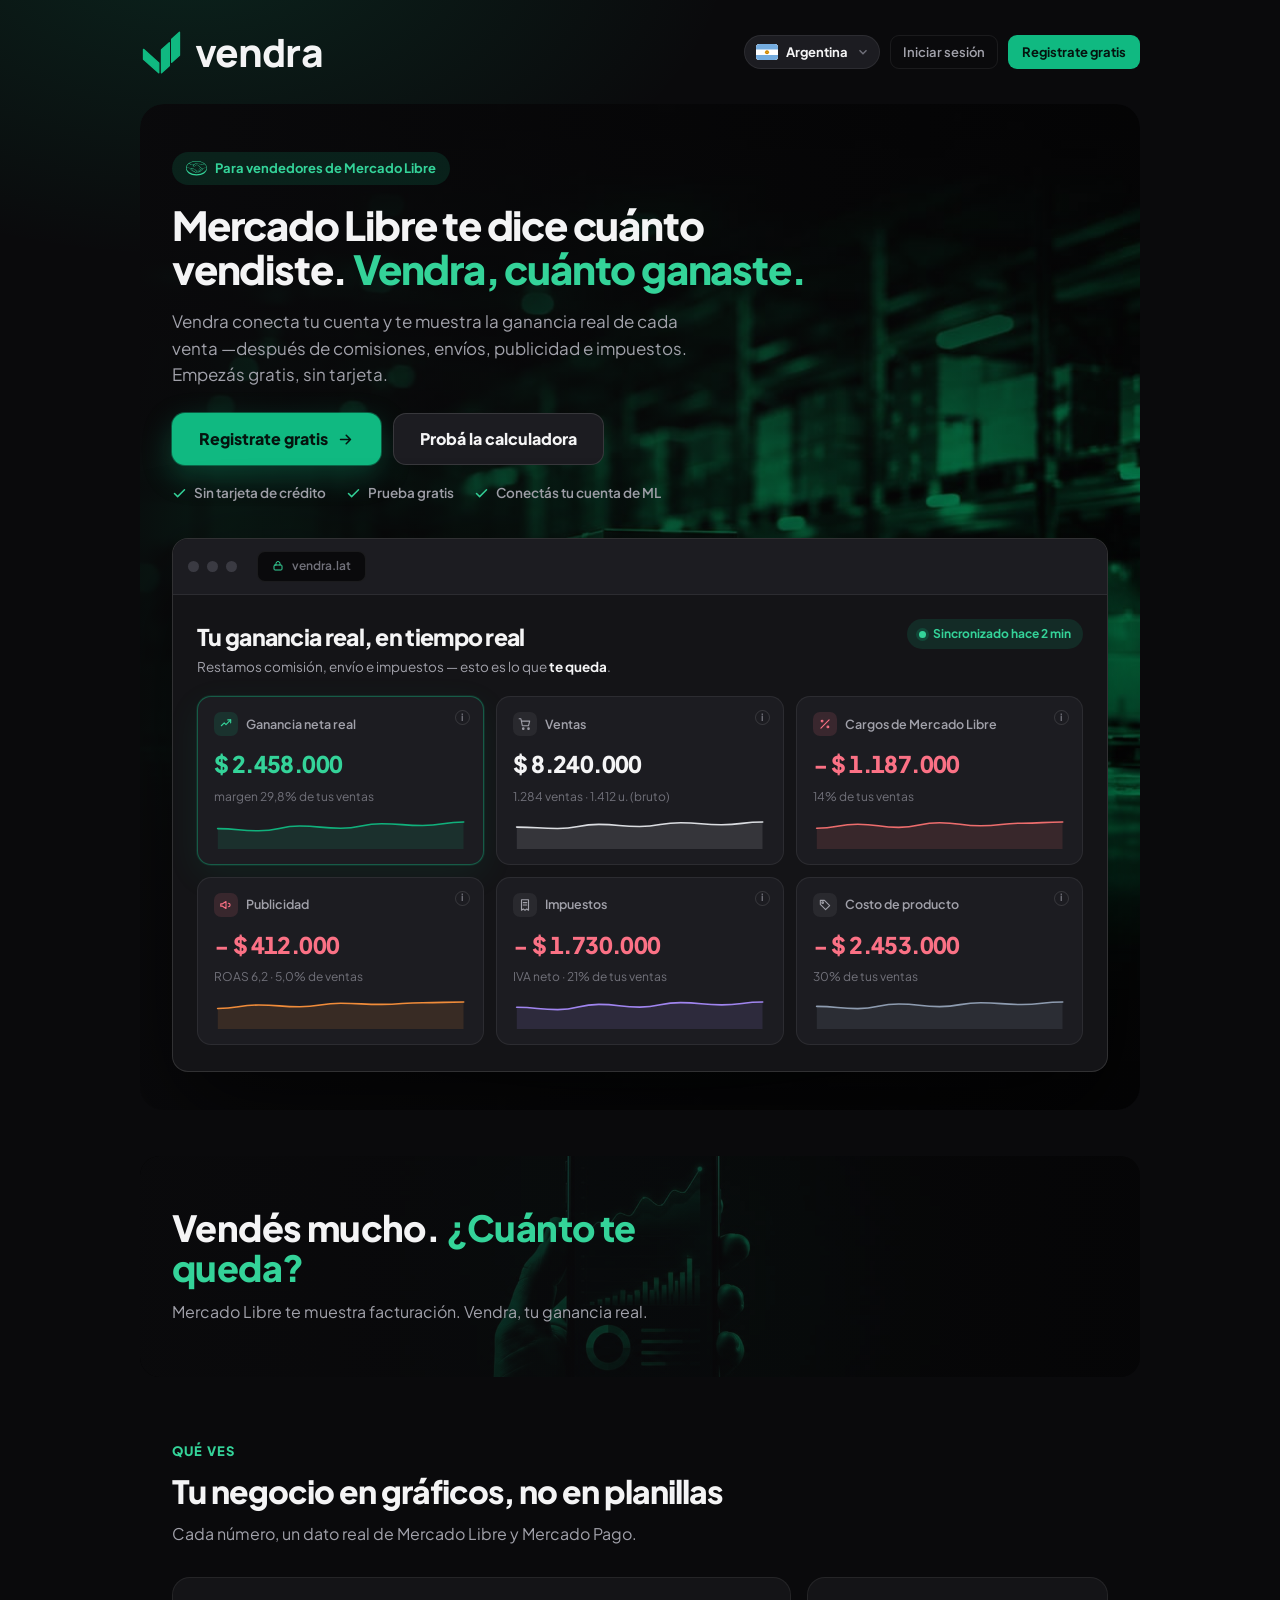
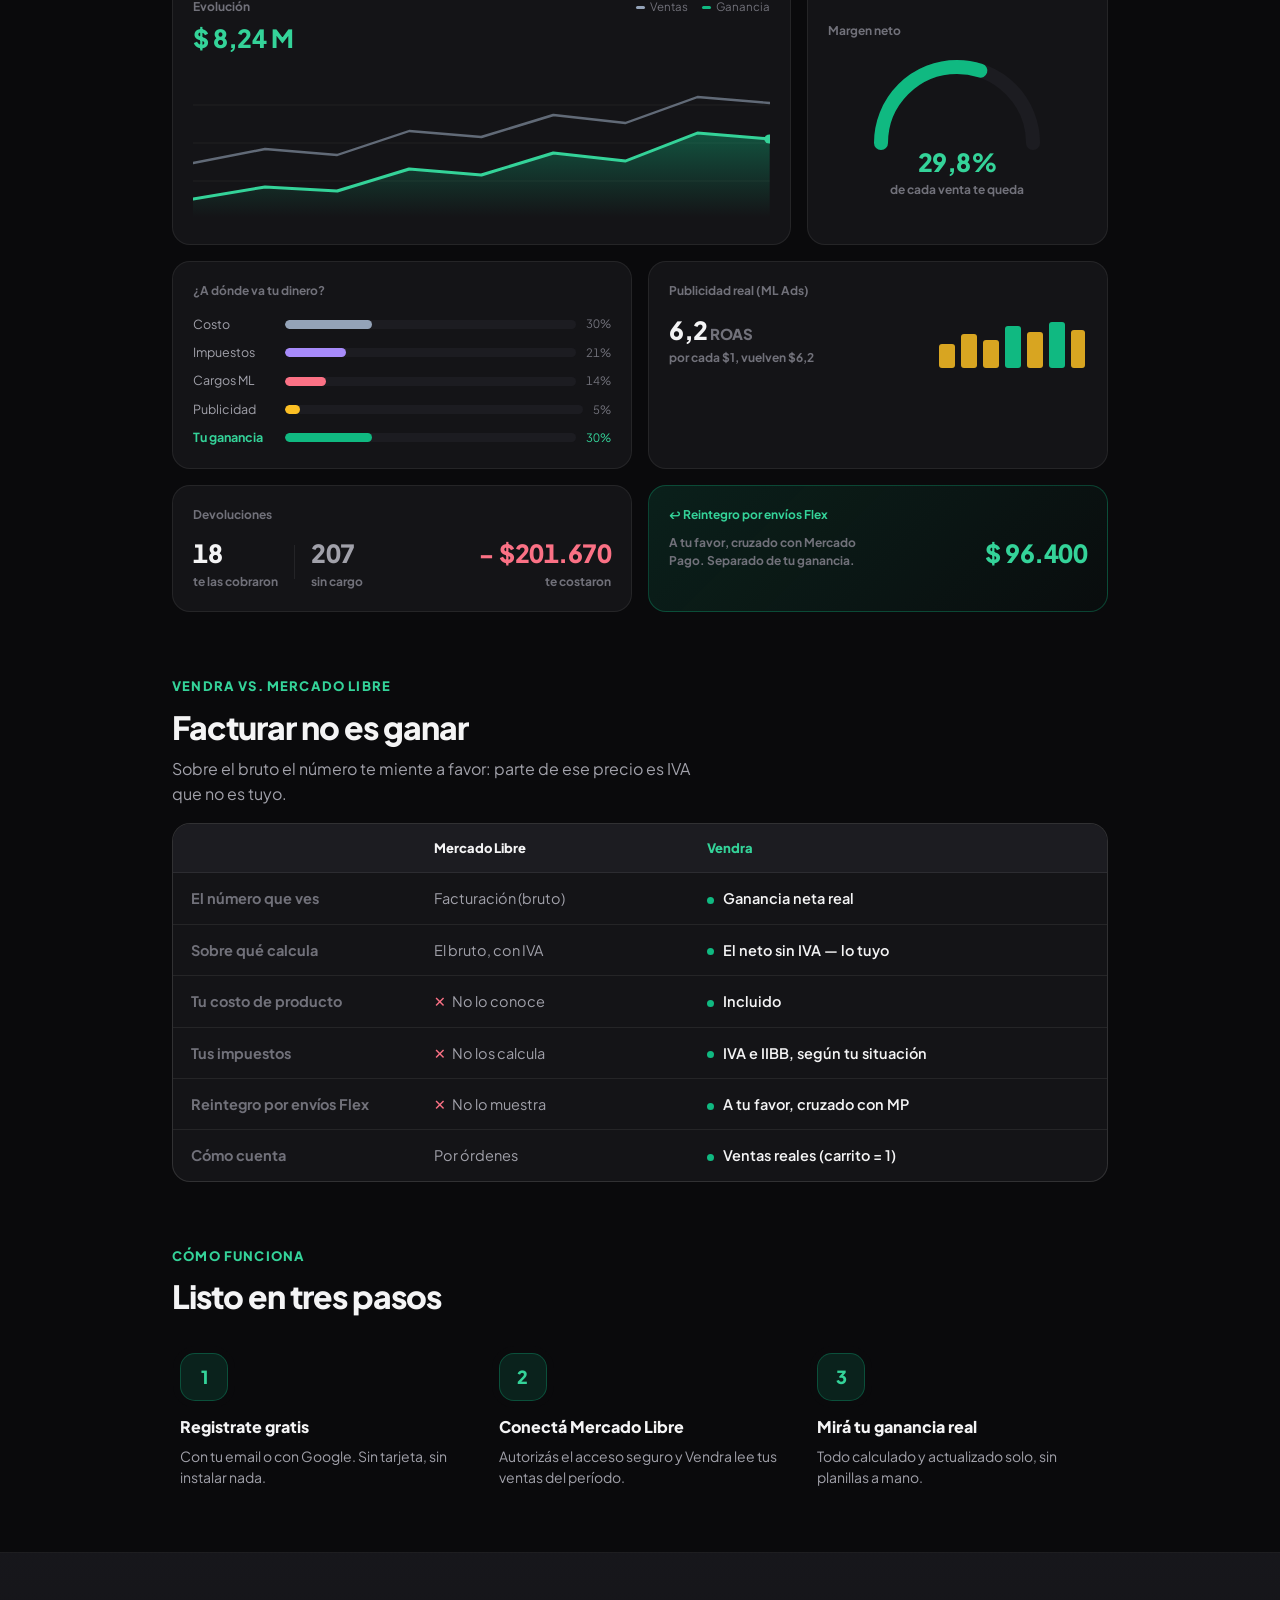
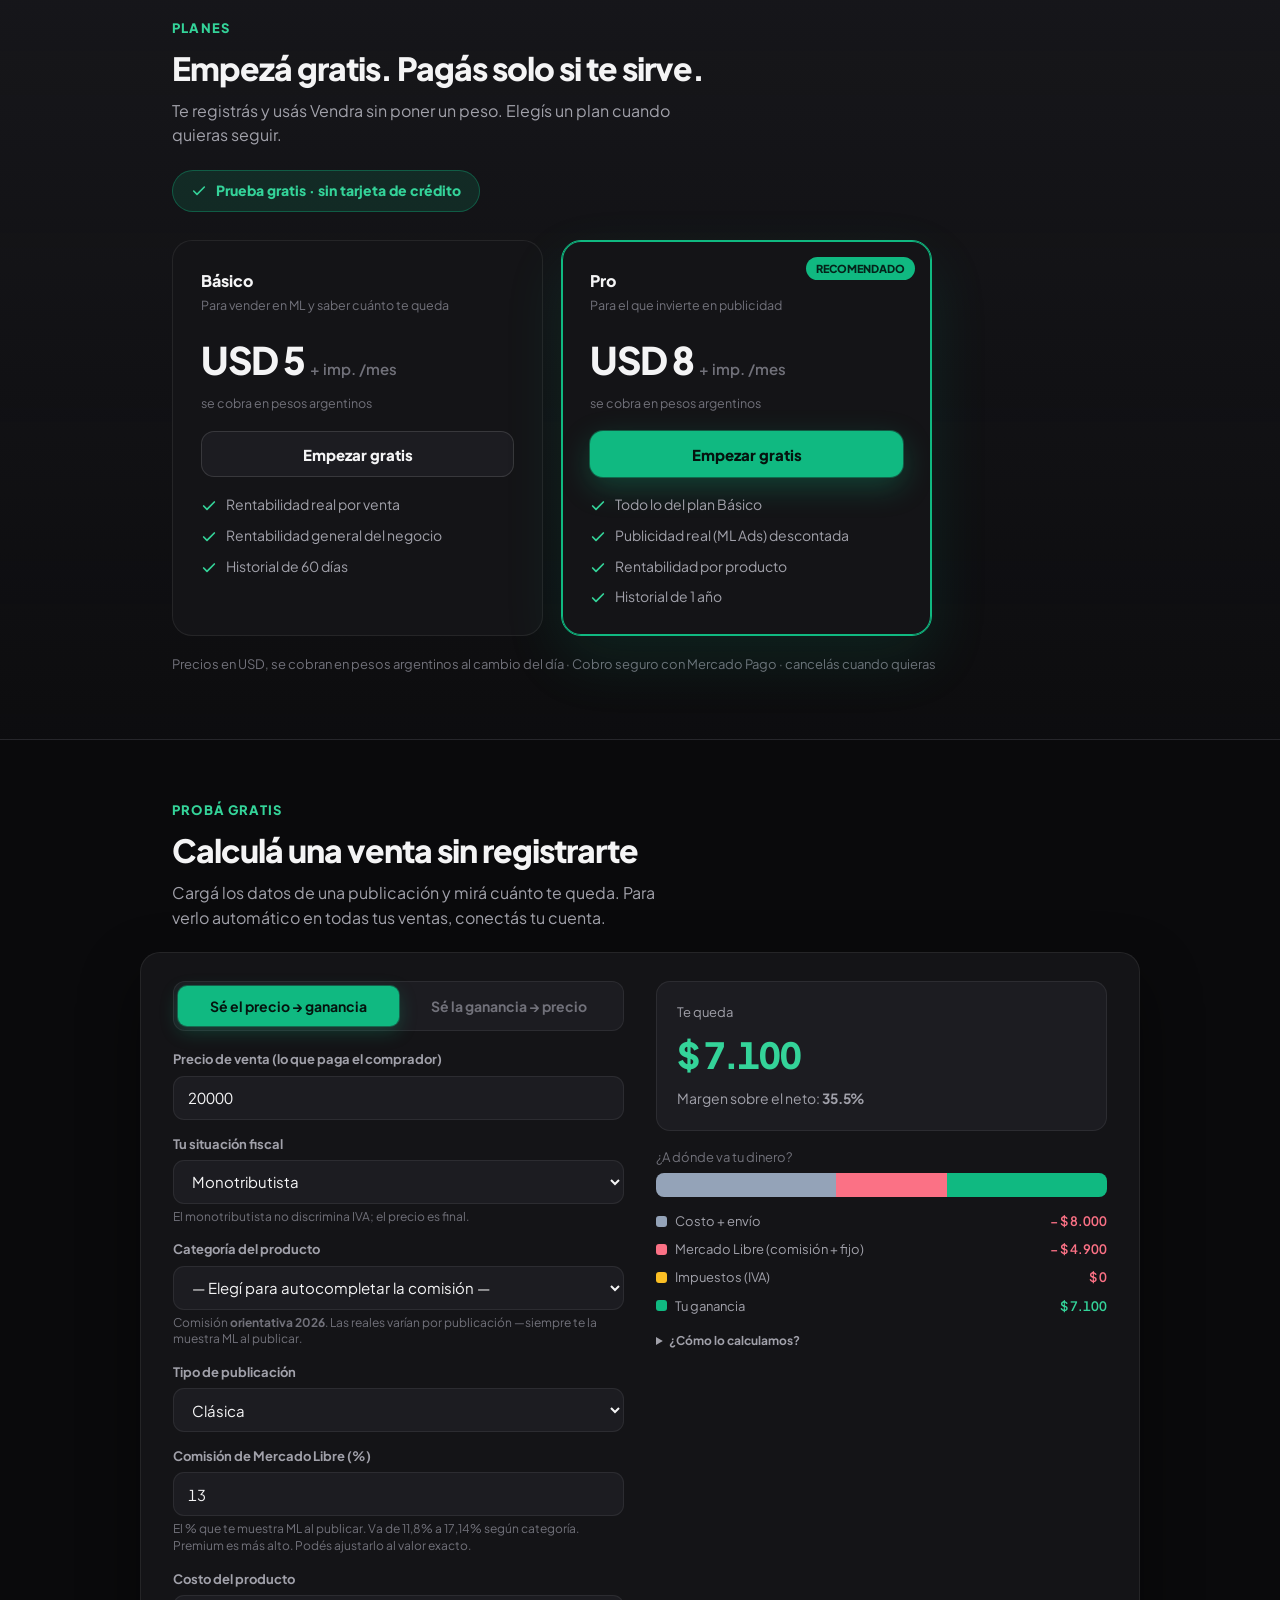
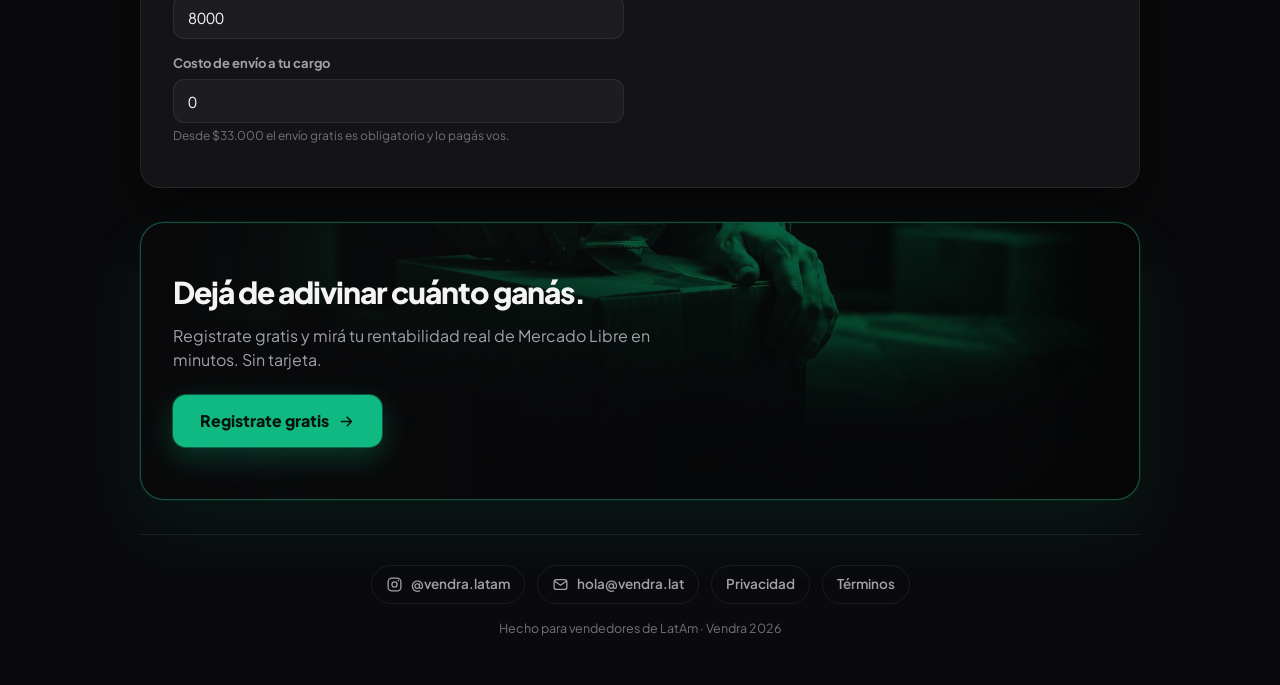
==== index.html @ 7d0d22b4 "Landing: etiqueta de devoluciones "te costaron" en vez de "por producto" (era confuso)" ====
<!DOCTYPE html>
<html lang="es">
<head>
<meta charset="UTF-8">
<meta name="viewport" content="width=device-width, initial-scale=1.0">
<meta name="facebook-domain-verification" content="16y74flxnpxetsxmehat0ggmkbxc2m" />
<title>Vendra — ¿Cuánto ganás de verdad en cada venta?</title>
<!-- Excluir mi propio dispositivo de las estadísticas: entrar con ?notrack=1 lo apaga, ?notrack=0 lo vuelve a prender -->
<script>
(function(){
  try{
    var p = new URLSearchParams(location.search), msg = null;
    if (p.get('notrack') === '1'){ localStorage.setItem('vendra_notrack','1'); msg = 'Vendra: listo. No vamos a contar las visitas de este dispositivo en las estadísticas.'; }
    if (p.get('notrack') === '0'){ localStorage.removeItem('vendra_notrack'); msg = 'Vendra: volvemos a contar las visitas de este dispositivo.'; }
    if (localStorage.getItem('vendra_notrack') === '1'){
      window['ga-disable-G-S068X8Y6HM'] = true; // Google Analytics no envía nada
      window.fbq = function(){};                // el loader del pixel de Meta ve fbq y no arranca
      window.__VENDRA_NOTRACK = true;
    }
    if (msg) setTimeout(function(){ alert(msg); }, 300);
  }catch(e){}
})();
</script>
<!-- Meta Pixel -->
<script>
!function(f,b,e,v,n,t,s){if(f.fbq)return;n=f.fbq=function(){n.callMethod?n.callMethod.apply(n,arguments):n.queue.push(arguments)};if(!f._fbq)f._fbq=n;n.push=n;n.loaded=!0;n.version='2.0';n.queue=[];t=b.createElement(e);t.async=!0;t.src=v;s=b.getElementsByTagName(e)[0];s.parentNode.insertBefore(t,s)}(window,document,'script','https://connect.facebook.net/en_US/fbevents.js');
fbq('init','808972165944885');fbq('track','PageView');
</script>
<noscript><img height="1" width="1" style="display:none" src="https://www.facebook.com/tr?id=808972165944885&ev=PageView&noscript=1"/></noscript>
<!-- End Meta Pixel -->
<!-- Google tag (gtag.js) -->
<script async src="https://www.googletagmanager.com/gtag/js?id=G-S068X8Y6HM"></script>
<script>
  window.dataLayer = window.dataLayer || [];
  function gtag(){dataLayer.push(arguments);}
  gtag('js', new Date());
  gtag('config', 'G-S068X8Y6HM');
</script>
<!-- End Google tag -->
<meta name="description" content="Calculadora gratis para vendedores de Mercado Libre. Descubrí cuánto te queda de verdad, o a qué precio vender para ganar lo que querés.">
<meta property="og:type" content="website">
<meta property="og:url" content="https://vendra-io.github.io/">
<meta property="og:site_name" content="Vendra">
<meta property="og:title" content="Vendra — Tu ganancia real de Mercado Libre">
<meta property="og:description" content="Descubrí cuánto ganás de verdad en cada venta de Mercado Libre, después de comisiones, envíos e impuestos.">
<meta property="og:image" content="https://vendra-io.github.io/og.png">
<meta property="og:image:width" content="1200">
<meta property="og:image:height" content="630">
<meta property="og:image:alt" content="Vendra">
<meta name="twitter:card" content="summary_large_image">
<meta name="twitter:title" content="Vendra — Tu ganancia real de Mercado Libre">
<meta name="twitter:description" content="Cuánto ganás de verdad en cada venta de Mercado Libre.">
<meta name="twitter:image" content="https://vendra-io.github.io/og.png">
<link rel="icon" href="data:image/svg+xml,%3Csvg xmlns='http://www.w3.org/2000/svg' viewBox='0 0 32 32'%3E%3Crect width='32' height='32' rx='7' fill='%2310B981'/%3E%3Cg transform='translate(7 6.6) scale(0.09)' fill='white' stroke='white' stroke-width='7' stroke-linejoin='round' stroke-linecap='round'%3E%3Cpath d='M8 88 L86 158 L86 208 L8 138 Z'/%3E%3Cpath d='M100 90 L140 54 L140 172 L100 208 Z'/%3E%3Cpath d='M152 36 L192 0 L192 118 L152 154 Z'/%3E%3C/g%3E%3C/svg%3E">
<link rel="preconnect" href="https://fonts.googleapis.com">
<link rel="preconnect" href="https://fonts.gstatic.com" crossorigin>
<link href="https://fonts.googleapis.com/css2?family=Manrope:wght@800&family=Plus+Jakarta+Sans:wght@400;500;600;700;800&display=swap" rel="stylesheet">
<style>
  :root{
    --bg:#0A0A0C;--surface:#141417;--surface-2:#1C1C21;--elev:#1F1F25;
    --line:rgba(255,255,255,.07);--line-2:rgba(255,255,255,.12);
    --text:#F4F4F5;--text-2:#A1A1AA;--text-3:#71717A;
    --verde:#10B981;--verde-2:#34D399;--verde-bg:rgba(16,185,129,.14);
    --coral:#FB7185;--coral-2:#F43F5E;--coral-bg:rgba(251,113,133,.13);
    --amber:#FBBF24;--amber-bg:rgba(251,191,36,.13);
    --slate:#94A3B8;
    --radius:14px;
    --font-ui:'Plus Jakarta Sans',system-ui,sans-serif;
    --font-logo:'Manrope',system-ui,sans-serif;
  }
  *{box-sizing:border-box;margin:0;padding:0}
  html{overflow-x:hidden}
  body{font-family:var(--font-ui);background:radial-gradient(900px 520px at 15% -6%,rgba(16,185,129,.14),transparent 60%) fixed,var(--bg);color:var(--text);line-height:1.55;-webkit-font-smoothing:antialiased;min-height:100vh;overflow-x:hidden}
  .num{font-variant-numeric:tabular-nums;letter-spacing:-.01em}
  .wrap{max-width:1040px;margin:0 auto;padding:0 20px}

  header{display:flex;align-items:center;justify-content:space-between;padding:22px 0}
  .logo{display:flex;align-items:center;gap:12px;font-family:var(--font-logo);font-size:39px;font-weight:800;letter-spacing:-.7px}
  .logo svg{display:block;width:43px;height:43px}
  .login{font-size:13px;color:var(--text-2);text-decoration:none;font-weight:600;padding:6px 12px;border:1px solid var(--line);border-radius:9px;transition:.15s;white-space:nowrap}
  .login:hover{color:var(--text);border-color:var(--line-2)}
  .login .t-sm,.reg-top .t-sm{display:none}

  .hero{text-align:center;padding:44px 0 24px}
  .hero h1{font-size:40px;font-weight:800;letter-spacing:-1.2px;line-height:1.12;max-width:740px;margin:0 auto}
  .hero h1 em{font-style:normal;color:var(--verde-2)}
  .hero p{font-size:17px;color:var(--text-2);max-width:560px;margin:16px auto 0}
  /* ---- Selector de país / región donde opera Vendra ---- */
  .flag{border-radius:3.5px;display:block;flex:none;box-shadow:inset 0 0 0 1px rgba(0,0,0,.18);background:#fff}
  .pais-sel{position:relative;flex:none}
  .pais-pill{display:inline-flex;align-items:center;gap:8px;height:34px;padding:0 9px 0 11px;background:var(--surface-2);border:1px solid var(--line);border-radius:99px;font-family:inherit;font-size:13px;font-weight:700;color:var(--text);cursor:pointer;transition:.15s;white-space:nowrap}
  .pais-pill:hover{border-color:var(--line-2)}
  .pais-pill .flag{width:22px;height:16.5px}
  .pais-pill .chev{width:14px;height:14px;stroke:currentColor;fill:none;stroke-width:2.4;color:var(--text-3);transition:transform .18s}
  .pais-sel.open .pais-pill .chev{transform:rotate(180deg)}
  .pais-menu{position:absolute;top:calc(100% + 8px);right:0;z-index:80;min-width:216px;background:var(--surface);border:1px solid var(--line-2);border-radius:14px;box-shadow:0 18px 50px rgba(0,0,0,.55);padding:6px;display:none}
  .pais-sel.open .pais-menu{display:block;animation:paisIn .16s ease both}
  @keyframes paisIn{from{opacity:0;transform:translateY(-6px)}to{opacity:1;transform:none}}
  .pais-head{font-size:11px;font-weight:700;color:var(--text-3);padding:7px 10px 5px;text-transform:uppercase;letter-spacing:.05em}
  .pais-opt{display:flex;align-items:center;gap:10px;width:100%;text-align:left;background:none;border:none;border-radius:10px;padding:9px 10px;font-family:inherit;font-size:14px;font-weight:700;color:var(--text);cursor:pointer;transition:background .12s}
  .pais-opt:hover:not([disabled]){background:var(--surface-2)}
  .pais-opt .flag{width:23px;height:17.25px}
  .pais-opt .nm{flex:1}
  .pais-opt .tick{width:16px;height:16px;stroke:var(--verde-2);fill:none;stroke-width:2.6;flex:none}
  .pais-opt[disabled]{cursor:default;color:var(--text-3)}
  .pais-opt[disabled] .flag{opacity:.55;filter:grayscale(.45)}
  .pais-soon{margin-left:auto;font-size:10px;font-weight:800;letter-spacing:.04em;text-transform:uppercase;color:var(--amber);background:var(--amber-bg);border-radius:99px;padding:3px 8px;white-space:nowrap}
  @media(max-width:520px){.pais-menu{position:fixed;top:62px;right:14px;left:auto;min-width:0;width:min(230px,calc(100vw - 28px))}}

  .calc{background:var(--surface);border:1px solid var(--line);border-radius:20px;padding:28px;margin:22px 0;display:grid;grid-template-columns:1fr 1fr;gap:32px;box-shadow:0 24px 60px rgba(0,0,0,.45)}
  @media(max-width:760px){.calc{grid-template-columns:1fr;gap:24px;padding:22px}.hero h1{font-size:30px}.hero p{font-size:15px}}

  .modos{display:flex;background:var(--surface-2);border:1px solid var(--line);border-radius:12px;padding:4px;margin-bottom:18px}
  .modos button{flex:1;height:40px;border:none;background:transparent;border-radius:9px;font-family:inherit;font-size:14px;font-weight:700;color:var(--text-3);cursor:pointer;transition:background .15s,color .15s}
  .modos button.on{background:var(--verde);color:#05130E;box-shadow:0 0 0 1px rgba(16,185,129,.4),0 6px 18px rgba(16,185,129,.25)}

  .campo{margin-bottom:14px}
  .campo label{display:block;font-size:13px;font-weight:700;color:var(--text-2);margin-bottom:6px}
  .campo input,.campo select{width:100%;height:44px;border:1px solid var(--line);border-radius:11px;padding:0 14px;font-family:inherit;font-size:15px;color:var(--text);background:var(--surface-2);transition:border-color .15s,box-shadow .15s}
  .campo input{font-variant-numeric:tabular-nums}
  .campo select option{background:var(--surface);color:var(--text)}
  .campo input:focus,.campo select:focus{outline:none;border-color:var(--verde);box-shadow:0 0 0 3px rgba(16,185,129,.16)}
  .campo input::placeholder{color:var(--text-3)}
  .ayuda{font-size:12px;color:var(--text-3);margin-top:5px;line-height:1.4}
  .oculto{display:none}

  .resultado{background:var(--surface-2);border:1px solid var(--line);border-radius:14px;padding:20px;margin-bottom:16px}
  .resultado .lbl{font-size:13px;color:var(--text-2);margin-bottom:4px}
  .resultado .monto{font-variant-numeric:tabular-nums;font-size:36px;font-weight:800;letter-spacing:-1.2px;color:var(--verde-2)}
  .resultado .sub{font-size:14px;color:var(--text-2);margin-top:6px}

  .quelbl{font-size:13px;color:var(--text-3);margin-bottom:6px}
  .barra{display:flex;height:24px;border-radius:8px;overflow:hidden;margin:0 0 14px;background:var(--surface-2)}
  .barra div{transition:width .25s}
  .leyenda{display:grid;gap:8px;font-size:13px}
  .leyenda .fila{display:flex;justify-content:space-between;align-items:center}
  .leyenda .izq{color:var(--text-2);display:flex;align-items:center;gap:8px}
  .leyenda .val{font-variant-numeric:tabular-nums;font-weight:600}
  .costo{color:var(--coral)}
  .ganancia{color:var(--verde-2)}
  .punto{width:11px;height:11px;border-radius:3px;display:inline-block;flex:none}
  .comofunc{font-size:12px;color:var(--text-3);margin-top:16px;line-height:1.5}
  .comofunc summary{cursor:pointer;font-weight:700;color:var(--text-2)}
  .comofunc summary:hover{color:var(--text)}
  .comofunc p{margin-top:8px}

  .captura{background:var(--surface);border:1px solid rgba(16,185,129,.4);box-shadow:0 0 0 1px rgba(16,185,129,.1),0 20px 50px rgba(16,185,129,.08);border-radius:20px;padding:34px;margin:30px 0;text-align:center}
  .captura h2{font-size:24px;font-weight:800;margin-bottom:8px;letter-spacing:-.5px}
  .captura p{color:var(--text-2);font-size:15px;max-width:460px;margin:0 auto 22px}
  .form{display:flex;gap:10px;max-width:440px;margin:0 auto}
  @media(max-width:520px){.form{flex-direction:column}}
  .form input{flex:1;height:50px;border:1px solid var(--line);border-radius:12px;padding:0 16px;font-family:inherit;font-size:15px;background:var(--surface-2);color:var(--text);transition:.15s}
  .form input::placeholder{color:var(--text-3)}
  .form input:focus{outline:none;border-color:var(--verde);box-shadow:0 0 0 3px rgba(16,185,129,.16)}
  .form button{height:50px;padding:0 26px;border:none;border-radius:12px;background:var(--verde);color:#05130E;font-family:inherit;font-size:15px;font-weight:700;cursor:pointer;transition:.15s;white-space:nowrap;box-shadow:0 0 0 1px rgba(16,185,129,.4),0 8px 24px rgba(16,185,129,.28)}
  .form button:hover{background:var(--verde-2)}
  .form button:disabled{opacity:.6;cursor:default}
  .aviso{margin-top:14px;font-size:14px;min-height:20px}
  .aviso.ok{color:var(--verde-2)}
  .aviso.err{color:var(--coral)}

  .benes{display:grid;grid-template-columns:repeat(3,1fr);gap:16px;margin:36px 0}
  @media(max-width:640px){.benes{grid-template-columns:1fr;gap:12px}}
  .bene{background:var(--surface);border:1px solid var(--line);border-radius:16px;padding:22px;text-align:center;transition:border-color .15s,transform .15s}
  .bene:hover{border-color:var(--line-2);transform:translateY(-2px)}
  .bene .ico{width:38px;height:38px;border-radius:11px;background:var(--verde-bg);color:var(--verde-2);display:flex;align-items:center;justify-content:center;margin:0 auto 12px}
  .bene .ico svg{stroke:currentColor;fill:none;stroke-width:1.8;stroke-linecap:round;stroke-linejoin:round}
  .bene h3{font-size:16px;font-weight:800;margin-bottom:4px}
  .bene p{font-size:14px;color:var(--text-2)}

  /* ---- CTAs ---- */
  .btn-cta{display:inline-flex;align-items:center;justify-content:center;gap:9px;height:52px;padding:0 26px;border-radius:13px;font-family:inherit;font-size:16px;font-weight:800;cursor:pointer;text-decoration:none;transition:.15s;border:1px solid transparent;white-space:nowrap}
  .btn-cta.primary{background:var(--verde);color:#05130E;box-shadow:0 0 0 1px rgba(16,185,129,.4),0 10px 30px rgba(16,185,129,.28)}
  .btn-cta.primary:hover{background:var(--verde-2);transform:translateY(-1px)}
  .btn-cta.ghost{background:var(--surface-2);color:var(--text);border-color:var(--line-2)}
  .btn-cta.ghost:hover{border-color:var(--verde);color:var(--verde-2)}
  .reg-top{display:inline-flex;align-items:center;height:34px;padding:0 14px;border-radius:9px;background:var(--verde);color:#05130E;font-weight:700;font-size:13px;text-decoration:none;transition:.15s}
  .reg-top:hover{background:var(--verde-2)}
  .nav-actions{display:flex;align-items:center;gap:10px}
  @media(max-width:560px){
    header{padding:14px 0}
    /* Vendra destaca: logo grande a la izquierda */
    .logo{font-size:28px;gap:9px}
    .logo svg{width:31px;height:31px}
    /* A la derecha, liviano: solo la banderita + un botón. "Iniciar sesión" se
       accede desde la pantalla de registro (tiene switch "¿Ya tenés cuenta?"). */
    .nav-actions{gap:9px}
    .pais-pill{padding:0 9px;gap:0}
    .pais-pill .pais-nm,.pais-pill .chev{display:none}
    .login{display:none}
    .reg-top .t-lg{display:none}
    .reg-top .t-sm{display:inline}
    .reg-top{height:34px;font-size:13px;padding:0 15px}
  }

  .cta-row{display:flex;gap:12px;justify-content:center;flex-wrap:wrap;margin-top:26px}
  .trust{display:flex;gap:8px 20px;justify-content:center;flex-wrap:wrap;margin-top:18px;font-size:13.5px;color:var(--text-2);font-weight:600}
  .trust span{display:inline-flex;align-items:center;gap:7px}
  .trust svg{color:var(--verde-2);flex:none}

  /* ---- Product shot (browser frame + dashboard mock) ---- */
  .shotwrap{margin:34px 0 8px;position:relative}
  .shotwrap::before{content:"";position:absolute;inset:auto 6% -30px 6%;height:120px;background:radial-gradient(60% 100% at 50% 0,rgba(16,185,129,.22),transparent 70%);filter:blur(20px);z-index:-1}
  .shot{max-width:980px;margin:0 auto;border-radius:16px;border:1px solid var(--line-2);background:var(--surface);box-shadow:0 40px 100px rgba(0,0,0,.6);overflow:hidden}
  .shot-bar{display:flex;align-items:center;gap:8px;padding:12px 15px;border-bottom:1px solid var(--line);background:var(--surface-2)}
  .shot-bar i{width:11px;height:11px;border-radius:50%;background:#3a3a42;display:block}
  .shot-url{margin-left:12px;font-size:12px;color:var(--text-3);background:var(--bg);border:1px solid var(--line);border-radius:8px;padding:5px 14px;display:flex;align-items:center;gap:8px;font-weight:600}
  .shot-url svg{color:var(--verde-2)}
  .mk{padding:24px 24px 26px}
  .mk-top{display:flex;justify-content:space-between;align-items:flex-start;gap:16px;flex-wrap:wrap;margin-bottom:18px}
  .mk-top h3{font-size:23px;font-weight:800;letter-spacing:-.7px}
  .mk-top .mk-sub{font-size:13.5px;color:var(--text-2);margin-top:3px}
  .mk-sync{display:inline-flex;align-items:center;gap:7px;font-size:12px;font-weight:700;color:var(--verde-2);background:var(--verde-bg);border-radius:99px;padding:6px 12px;white-space:nowrap}
  .mk-sync i{width:7px;height:7px;border-radius:50%;background:var(--verde-2);display:block;box-shadow:0 0 0 3px rgba(16,185,129,.2)}
  /* Tarjetas del mockup — replican las .kpi de la app real (app.html) */
  .mk-grid{display:grid;grid-template-columns:repeat(3,1fr);gap:12px}
  .mk-kpi{background:var(--surface-2);border:1px solid var(--line);border-radius:14px;padding:15px 16px;position:relative}
  .mk-kpi.accent{border-color:rgba(16,185,129,.4);box-shadow:0 0 0 1px rgba(16,185,129,.12),0 10px 34px rgba(16,185,129,.08)}
  .mk-ktop{display:flex;align-items:center;gap:8px;min-height:24px}
  .mk-chip{width:24px;height:24px;border-radius:7px;display:flex;align-items:center;justify-content:center;flex:none}
  .mk-chip svg{fill:none;stroke:currentColor;stroke-width:1.9;stroke-linecap:round;stroke-linejoin:round}
  .mk-chip.green{background:var(--verde-bg);color:var(--verde-2)}
  .mk-chip.coral{background:var(--coral-bg);color:var(--coral)}
  .mk-chip.slate{background:rgba(255,255,255,.06);color:var(--text-2)}
  .mk-kpi .k{font-size:12.5px;color:var(--text-2);font-weight:600}
  .mk-kpi .v{font-size:23px;font-weight:800;letter-spacing:-.6px;margin-top:10px;color:var(--text);font-variant-numeric:tabular-nums;white-space:nowrap}
  .mk-kpi .v.verde{color:var(--verde-2)} .mk-kpi .v.coral{color:var(--coral)}
  .mk-kpi .d{font-size:12px;margin-top:6px;color:var(--text-3);white-space:nowrap;overflow:hidden;text-overflow:ellipsis}
  .mk-kpi .spark{margin-top:12px;display:block}
  .mk-kpi .info{position:absolute;top:13px;right:13px;width:15px;height:15px;border-radius:50%;border:1px solid var(--line-2);color:var(--text-3);font-size:10px;font-weight:700;display:flex;align-items:center;justify-content:center}
  @media(max-width:760px){.mk-grid{grid-template-columns:1fr 1fr}.mk-top h3{font-size:19px}}
  @media(max-width:440px){.mk-grid{grid-template-columns:1fr 1fr;gap:9px}.mk-kpi .v{font-size:20px}}

  /* ---- Section heads ---- */
  .sec-head{text-align:center;max-width:660px;margin:0 auto}
  .sec-head .kick{color:var(--verde-2);font-weight:800;font-size:13px;text-transform:uppercase;letter-spacing:.09em}
  .sec-head h2{font-size:32px;font-weight:800;letter-spacing:-1px;line-height:1.15;margin:12px 0 0}
  .sec-head p{color:var(--text-2);font-size:16px;margin:12px auto 0;max-width:520px}
  @media(max-width:640px){.sec-head h2{font-size:25px}}

  /* ---- Features ---- */
  .feat{display:grid;grid-template-columns:repeat(3,1fr);gap:16px;margin:30px 0 8px}
  @media(max-width:760px){.feat{grid-template-columns:1fr}}
  .fcard{background:var(--surface);border:1px solid var(--line);border-radius:18px;padding:26px;transition:border-color .15s,transform .15s}
  .fcard:hover{border-color:var(--line-2);transform:translateY(-2px)}
  .fcard .ico{width:42px;height:42px;border-radius:12px;background:var(--verde-bg);color:var(--verde-2);display:flex;align-items:center;justify-content:center;margin-bottom:16px}
  .fcard .ico svg{stroke:currentColor;fill:none;stroke-width:1.8;stroke-linecap:round;stroke-linejoin:round}
  .fcard h3{font-size:17px;font-weight:800;margin-bottom:7px}
  .fcard p{font-size:14.5px;color:var(--text-2);line-height:1.5}

  /* ---- Planes ---- */
  .trial-pill{display:inline-flex;align-items:center;gap:9px;margin:22px auto 0;background:var(--verde-bg);border:1px solid rgba(16,185,129,.35);color:var(--verde-2);font-weight:800;font-size:14px;padding:9px 18px;border-radius:99px}
  .planes{display:grid;grid-template-columns:1fr 1fr;gap:18px;max-width:760px;margin:28px auto 0;align-items:stretch}
  @media(max-width:640px){.planes{grid-template-columns:1fr}}
  .plan{background:var(--surface);border:1px solid var(--line);border-radius:20px;padding:28px;display:flex;flex-direction:column}
  .plan.rec{border-color:var(--verde);box-shadow:0 0 0 1px var(--verde) inset,0 24px 60px rgba(16,185,129,.12);position:relative}
  .plan .badge-rec{position:absolute;top:16px;right:16px;background:var(--verde);color:#04231A;font-size:11px;font-weight:800;padding:3px 10px;border-radius:99px}
  .plan .pname{font-weight:800;font-size:16px}
  .plan .ptag{color:var(--text-3);font-size:12.5px;margin-top:2px}
  .plan .price{font-size:38px;font-weight:800;letter-spacing:-1.5px;margin:16px 0 0;font-variant-numeric:tabular-nums}
  .plan .price small{font-size:15px;color:var(--text-3);font-weight:600;letter-spacing:0}
  .plan .pcta{margin:18px 0 0}
  .plan ul{list-style:none;padding:0;margin:18px 0 0;display:flex;flex-direction:column;gap:11px;font-size:14px;color:var(--text-2)}
  .plan li{display:flex;gap:9px;align-items:flex-start;line-height:1.4}
  .plan li svg{flex:none;margin-top:3px;color:var(--verde-2)}
  .planes-foot{text-align:center;font-size:13px;color:var(--text-3);margin-top:18px}

  /* ---- Pasos ---- */
  .pasos{display:grid;grid-template-columns:repeat(3,1fr);gap:20px;margin:38px 0 8px;position:relative}
  @media(max-width:760px){.pasos{grid-template-columns:1fr;gap:28px}}
  @media(min-width:761px){.pasos::before{content:"";position:absolute;top:24px;left:17%;right:17%;height:2px;background:linear-gradient(90deg,transparent,var(--line-2) 22%,var(--line-2) 78%,transparent);z-index:0}}
  .paso{background:transparent;border:none;padding:0 8px;text-align:center;position:relative;z-index:1}
  .paso .n{width:48px;height:48px;border-radius:15px;background:var(--verde-bg);border:1px solid rgba(16,185,129,.3);color:var(--verde-2);font-weight:800;font-size:18px;display:flex;align-items:center;justify-content:center;margin:0 auto 16px;box-shadow:0 0 0 7px var(--bg)}
  .paso h3{font-size:16px;font-weight:800;margin-bottom:6px}
  .paso p{font-size:14px;color:var(--text-2);line-height:1.5;max-width:230px;margin:0 auto}

  /* ---- Final CTA ---- */
  .finalcta{text-align:center;background:var(--surface);border:1px solid rgba(16,185,129,.4);box-shadow:0 0 0 1px rgba(16,185,129,.08),0 30px 70px rgba(16,185,129,.08);border-radius:24px;padding:52px 28px;margin:34px 0}
  .finalcta h2{font-size:30px;font-weight:800;letter-spacing:-1px;line-height:1.15;max-width:560px;margin:0 auto}
  .finalcta p{color:var(--text-2);font-size:16px;max-width:480px;margin:14px auto 0}
  @media(max-width:640px){.finalcta{padding:38px 20px}.finalcta h2{font-size:24px}}

  .sec{margin:64px 0}
  @media(max-width:640px){.sec{margin:48px 0}}
  .band{position:relative;margin:0;padding:66px 0}
  .band::before{content:"";position:absolute;inset:0;left:50%;width:100vw;transform:translateX(-50%);background:linear-gradient(180deg,rgba(28,28,33,.7),rgba(20,20,23,.28));border-top:1px solid var(--line);border-bottom:1px solid var(--line);z-index:-1}
  @media(max-width:640px){.band{padding:48px 0}}

  footer{border-top:1px solid var(--line);margin-top:20px;padding:30px 0 46px;text-align:center;color:var(--text-3);font-size:13px}
  footer a{color:var(--text-2);text-decoration:none}
  footer a:hover{color:var(--text)}
  .foot-inner{display:flex;flex-direction:column;align-items:center;gap:15px}
  .foot-links{display:flex;align-items:center;gap:12px;flex-wrap:wrap;justify-content:center}
  .foot-links a{display:inline-flex;align-items:center;gap:8px;padding:8px 14px;border:1px solid var(--line);border-radius:99px;font-size:13.5px;font-weight:600;transition:.15s}
  .foot-links a:hover{border-color:var(--line-2);background:rgba(255,255,255,.03)}
  .foot-links a svg{width:17px;height:17px;flex:none}
  .foot-copy{color:var(--text-3);font-size:12.5px}

  /* ===== Rediseño jul-2026: izquierda + duotono + gráficos ===== */
  .hero{text-align:left;position:relative;border-radius:24px;padding:48px 32px 30px;overflow:hidden}
  .hero>*{position:relative;z-index:1}
  .hero::before{content:"";position:absolute;inset:0;z-index:0;border-radius:24px;background:linear-gradient(90deg,rgba(10,10,12,.95),rgba(10,10,12,.62) 52%,rgba(10,10,12,.4)),url('img/duo-hero.jpg') center/cover no-repeat}
  .hero h1{margin-left:0;margin-right:0;max-width:660px}
  .hero p{margin-left:0;margin-right:0;max-width:520px}
  .cta-row{justify-content:flex-start}
  .trust{justify-content:flex-start}
  .sec-head{text-align:left;margin-left:0;margin-right:0;max-width:640px}
  .sec-head p{margin-left:0;margin-right:0}
  .paso{text-align:left}
  .paso .n{margin:0 0 14px}
  .paso p{max-width:none;margin:0}
  @media(min-width:761px){.pasos::before{display:none}}
  .trial-pill{margin:22px 0 0}
  .planes{margin:28px 0 0}
  .planes-foot{text-align:left}
  .finalcta{text-align:left;position:relative;overflow:hidden}
  .finalcta>*{position:relative;z-index:1}
  .finalcta::before{content:"";position:absolute;inset:0;z-index:0;border-radius:24px;background:linear-gradient(90deg,rgba(10,10,12,.93),rgba(10,10,12,.6) 55%,rgba(10,10,12,.42)),url('img/duo-cta.jpg') center right/cover no-repeat}
  .finalcta h2{margin-left:0;max-width:600px}.finalcta p{margin-left:0}.finalcta .cta-row{margin-top:22px}
  @media(max-width:560px){.hero{padding:34px 20px 22px}}

  /* Franja intermedia con imagen */
  .insight-band{position:relative;overflow:hidden;border-radius:20px;margin:46px 0;padding:52px 32px}
  .insight-band>*{position:relative;z-index:1}
  .insight-band::before{content:"";position:absolute;inset:0;z-index:0;background:linear-gradient(90deg,rgba(10,10,12,.97),rgba(10,10,12,.82) 42%,rgba(10,10,12,.55)),url('img/duo-insight.jpg') 82% center/cover no-repeat}
  .insight-band h2{font-size:clamp(24px,3.4vw,36px);font-weight:800;letter-spacing:-.6px;max-width:20ch;line-height:1.12}
  .insight-band h2 em{font-style:normal;color:var(--verde-2)}
  .insight-band p{color:var(--text-2);margin-top:12px;font-size:16px}
  @media(max-width:560px){.insight-band{padding:38px 20px}.insight-band::before{background:linear-gradient(180deg,rgba(10,10,12,.72),rgba(10,10,12,.92)),url('img/duo-insight.jpg') center/cover no-repeat}}

  /* Bento de gráficos */
  .vx-bento{display:grid;grid-template-columns:repeat(6,1fr);gap:16px;margin:30px 0 0}
  .vx-card{background:var(--surface);border:1px solid var(--line);border-radius:18px;padding:20px;overflow:hidden}
  .vx-chart{grid-column:span 4}.vx-gauge{grid-column:span 2}.vx-casc{grid-column:span 3}.vx-roas{grid-column:span 3}.vx-dev{grid-column:span 3}.vx-flex{grid-column:span 3}
  .vx-lbl{font-size:12px;color:var(--text-3);font-weight:700}
  .vx-stat{font-size:25px;font-weight:800;margin-top:2px;letter-spacing:-.5px}
  .vx-stat.g{color:var(--verde-2)}.vx-stat.r{color:var(--coral)}
  .vx-legend{display:flex;gap:14px;font-size:11.5px;color:var(--text-3)}
  .vx-legend i{display:inline-block;width:9px;height:3px;border-radius:2px;margin-right:5px;vertical-align:middle}
  .vx-chart-head{display:flex;align-items:baseline;justify-content:space-between;gap:10px;margin-bottom:10px}
  .vx-casc-rows{display:flex;flex-direction:column;gap:9px;margin-top:14px}
  .vx-crow{display:grid;grid-template-columns:82px 1fr auto;align-items:center;gap:10px;font-size:12.5px}
  .vx-crow .nm{color:var(--text-2)}
  .vx-track{height:9px;border-radius:5px;background:var(--surface-2);overflow:hidden}
  .vx-fill{height:100%;border-radius:5px}
  .vx-crow .vv{color:var(--text-3);font-variant-numeric:tabular-nums;font-size:11.5px}
  @media(max-width:760px){.vx-bento{grid-template-columns:repeat(2,1fr)}.vx-chart,.vx-gauge,.vx-casc,.vx-roas,.vx-dev,.vx-flex{grid-column:span 2}}
  @media(max-width:460px){.vx-bento{grid-template-columns:1fr}.vx-chart,.vx-gauge,.vx-casc,.vx-roas,.vx-dev,.vx-flex{grid-column:span 1}}

  /* Comparativa vs ML */
  .vx-vs{margin-top:16px;border:1px solid var(--line-2);border-radius:18px;overflow:hidden;background:var(--surface)}
  .vx-vs table{width:100%;border-collapse:collapse}
  .vx-vs th,.vx-vs td{padding:14px 18px;text-align:left;font-size:14.5px;border-bottom:1px solid var(--line);vertical-align:middle}
  .vx-vs thead th{font-size:13px;background:var(--surface-2);font-weight:800}
  .vx-vs thead th.v{color:var(--verde-2)}
  .vx-vs tbody tr:last-child td{border-bottom:none}
  .vx-vs td.vx-lbl2{color:var(--text-3);font-weight:700;width:26%}
  .vx-vs td.vx-ml{color:var(--text-2)}
  .vx-vs td.vx-ve{color:var(--text);font-weight:600}
  .vx-vs td.vx-ve::before{content:"";display:inline-block;width:7px;height:7px;border-radius:50%;background:var(--verde);margin-right:9px;vertical-align:middle}
  .vx-x{color:var(--coral);margin-right:6px;font-weight:800}
  @media(max-width:620px){
    .vx-vs table,.vx-vs tbody,.vx-vs tr,.vx-vs td{display:block;width:auto}
    .vx-vs thead{display:none}
    .vx-vs tr{border-bottom:1px solid var(--line);padding:10px 0}
    .vx-vs tr:last-child{border-bottom:none}
    .vx-vs td{border:none;padding:3px 16px;font-size:14px}
    .vx-vs td.vx-lbl2{width:auto;font-size:12px;text-transform:uppercase;letter-spacing:.03em;padding-top:10px}
    .vx-vs td.vx-ml::before{content:"ML: ";color:var(--text-3);font-weight:700}
    .vx-vs td.vx-ve::before{content:"Vendra: ";background:none;width:auto;height:auto;color:var(--verde-2);font-weight:800;margin-right:0}
  }

  /* Fix mobile: el mockup del panel entra sin cortarse en pantallas chicas */
  @media(max-width:440px){
    .hero{padding:32px 16px 20px}
    .mk{padding:16px 14px 18px}
    .mk-kpi{padding:12px 12px}
    .mk-kpi .v{font-size:16px}
    .mk-kpi .d{font-size:11px;white-space:normal}
    .insight-band{padding:34px 18px}
  }

  /* Alinear el cuerpo con el hero (mismo inset de 32px en desktop) — pedido Rosaint 19-jul */
  @media(min-width:641px){
    .sec{padding-left:32px;padding-right:32px}
    .band{padding-left:32px;padding-right:32px}
    #calc{padding-left:32px;padding-right:32px}
    .calc{padding-left:32px;padding-right:32px}
    .finalcta{padding-left:32px;padding-right:32px}
  }
</style>
</head>
<body>
<div class="wrap">

  <header>
    <div class="logo">
      <svg width="27" height="27" viewBox="0 -6 200 220" aria-hidden="true" fill="#10B981" stroke="#10B981" stroke-width="7" stroke-linejoin="round" stroke-linecap="round"><path d="M8 88 L86 158 L86 208 L8 138 Z"></path><path d="M100 90 L140 54 L140 172 L100 208 Z"></path><path d="M152 36 L192 0 L192 118 L152 154 Z"></path></svg>
      <span>vendra</span>
    </div>
    <div class="nav-actions">
      <div class="pais-sel" id="pais-sel"></div>
      <a class="login" href="app.html"><span class="t-lg">Iniciar sesión</span><span class="t-sm">Ingresá</span></a>
      <a class="reg-top" href="app.html#registro"><span class="t-lg">Registrate gratis</span><span class="t-sm">Registrate</span></a>
    </div>
  </header>

  <section class="hero">
    <div style="display:inline-flex;align-items:center;gap:8px;background:rgba(16,185,129,.14);color:#34D399;font-weight:700;font-size:13px;padding:6px 14px;border-radius:99px;margin-bottom:18px">
      <svg viewBox="0 0 3704.25 2560.29" width="21" height="14.5" aria-hidden="true" style="flex:none"><path fill="currentColor" fill-rule="nonzero" d="M3704.25 1210.1c0,-665.37 -828.79,-1210.1 -1852.13,-1210.1 -1023.33,0 -1852.12,544.74 -1852.12,1210.1l0 70.04c0,708.17 723.73,1280.15 1852.12,1280.15 1132.29,0 1852.13,-571.98 1852.13,-1280.15l0 -70.04zm-66.15 0c0,626.46 -797.67,1136.18 -1778.2,1136.18 -980.53,0 -1778.19,-509.72 -1778.19,-1136.18 0,-626.46 797.66,-1136.18 1778.19,-1136.18 980.53,0 1778.2,509.72 1778.2,1136.18zm-789.88 120.62c-175.1,-151.75 -579.75,-505.83 -692.59,-587.54 -62.26,-46.69 -105.06,-73.93 -143.97,-81.71 -15.56,-3.89 -38.91,-11.67 -70.04,-11.67 -27.23,0 -58.36,3.9 -89.5,15.56 -70.04,23.35 -140.07,77.82 -210.11,132.3l-3.89 3.9c-62.26,50.58 -128.41,101.17 -178.98,112.84 -23.35,3.89 -42.8,7.78 -66.15,7.78 -54.48,0 -105.06,-15.56 -124.51,-38.91 -3.9,-3.89 0,-11.67 7.77,-19.45l155.65 -167.31c120.62,-120.62 233.46,-233.46 498.04,-241.24l11.68 0c163.42,0 326.85,73.93 346.3,81.71 155.65,73.93 311.28,112.84 470.82,112.84 167.31,0 338.51,-42.8 517.5,-124.51 -19.45,-15.57 -42.8,-35.03 -62.25,-50.58 -159.53,70.04 -307.4,101.17 -455.25,101.17 -147.86,0 -295.72,-35.02 -439.69,-105.06 -7.77,-3.89 -186.76,-89.5 -377.42,-89.5l-15.56 0c-221.79,3.9 -346.29,81.72 -428.02,151.76 -81.7,0 -151.74,23.34 -214,38.91 -54.47,15.56 -105.06,27.23 -151.75,27.23l-58.36 0c-54.47,0 -326.84,-66.14 -540.85,-151.75 -23.35,15.56 -42.8,31.13 -66.15,46.7 225.68,93.38 501.94,163.42 587.54,171.2 23.35,0 50.59,3.89 77.82,3.89 58.36,0 112.84,-15.56 171.2,-31.13 35.02,-7.78 70.04,-19.45 105.06,-27.24l-31.12 31.13 -155.65 171.2c-11.67,11.68 -38.91,46.7 -23.34,85.6 7.78,15.57 23.34,31.13 42.8,46.7 38.91,23.35 105.06,42.8 167.31,42.8 23.35,0 46.7,-3.89 66.15,-7.79 66.15,-15.56 136.18,-70.04 206.22,-128.4 58.36,-46.69 140.08,-105.06 202.33,-124.51 19.45,-3.9 38.91,-7.79 58.36,-7.79l15.56 0c42.8,3.89 81.71,19.46 155.64,73.94 128.41,97.27 700.39,595.32 704.28,599.21 0,0 35.01,31.12 35.01,85.6 0,27.24 -19.45,54.47 -46.69,73.93 -23.35,15.57 -50.58,23.35 -73.93,23.35 -38.91,0 -66.15,-19.46 -66.15,-19.46 0,0 -198.45,-178.99 -268.48,-241.24 -11.68,-11.68 -23.35,-19.46 -35.01,-19.46 -7.79,0 -11.68,3.88 -15.56,7.78 -11.68,15.56 0,35.01 15.56,46.69l229.56 229.57c0,0 27.24,27.24 31.14,62.26 0,38.91 -15.58,70.04 -54.48,93.38 -27.24,19.46 -54.48,27.24 -81.71,27.24 -35.03,0 -58.37,-15.56 -66.15,-19.45l-35.03 -31.13c-58.36,-58.37 -120.62,-120.62 -167.31,-155.65 -11.68,-7.77 -23.35,-19.45 -35.02,-19.45 -3.9,0 -11.67,0 -15.56,7.77 -3.9,3.9 -7.78,15.57 3.89,35.02 3.89,7.79 11.67,11.68 11.67,11.68l167.31 186.77c0,0 35.01,42.8 3.89,77.81l-7.77 7.78 -15.56 15.56c-27.25,23.35 -66.16,27.24 -81.72,27.24l-23.34 0c-15.56,-3.89 -27.23,-7.79 -35.02,-15.56 -7.78,-11.68 -93.39,-93.39 -163.42,-151.75 -7.79,-7.78 -19.45,-15.56 -31.13,-15.56 -3.89,0 -11.68,3.88 -15.56,7.77 -11.68,15.56 7.77,38.91 15.56,46.7l143.96 155.64c0,0 0,3.89 -3.89,11.68 -3.89,7.77 -23.35,23.35 -73.93,31.12l-19.46 0c-54.48,0 -108.95,-27.23 -140.08,-42.8 11.68,-27.24 19.46,-58.36 19.46,-89.5 0,-116.73 -93.39,-210.11 -210.12,-210.11l-7.78 0c3.89,-54.48 -3.9,-155.64 -108.95,-198.44 -31.13,-11.67 -58.37,-19.46 -89.49,-19.46 -23.35,0 -42.8,3.89 -66.15,11.68 -23.34,-42.8 -58.36,-73.94 -105.05,-89.5 -27.24,-7.78 -50.59,-11.67 -77.82,-11.67 -42.8,0 -81.71,11.67 -116.73,38.91 -33.98,-41.83 -85.03,-66.15 -138.93,-66.15 -0.38,0 -0.76,0 -1.13,0 -46.7,0 -93.39,19.46 -124.52,50.59 -42.8,-35.02 -217.89,-143.97 -688.71,-252.92 -23.35,-3.89 -73.92,-19.45 -105.06,-31.13 -3.89,23.35 -7.78,50.58 -11.67,77.82 0,0 85.6,19.45 105.05,23.34 478.59,105.06 638.13,217.89 665.36,237.35 -7.78,23.35 -11.67,46.69 -11.67,70.04 0,101.16 81.71,178.98 178.98,178.98 11.68,0 23.35,0 35.02,-3.89 15.57,73.92 62.26,128.4 136.19,155.64 23.34,7.78 42.8,11.68 62.25,11.68 11.68,0 27.24,0 42.8,-3.9 11.68,35.02 42.81,77.82 112.84,105.06 23.35,11.68 46.7,15.56 70.04,15.56 19.45,0 38.91,-3.89 54.48,-11.68 31.13,77.82 108.94,132.3 194.55,132.3 58.36,0 112.84,-23.35 151.75,-66.15 35.01,19.46 105.05,54.48 178.98,54.48l27.24 0.01c73.93,-7.79 105.05,-38.91 120.61,-58.36 3.9,-3.9 3.9,-7.79 7.79,-11.68 15.56,3.89 35.02,7.78 58.36,7.78 38.91,0 77.82,-11.67 116.73,-42.8 38.91,-27.24 66.15,-66.15 66.15,-101.16 11.68,3.89 27.24,3.89 38.91,3.89 38.91,0 81.72,-11.68 120.62,-38.91 73.94,-46.69 85.61,-112.84 85.61,-151.75 11.67,3.89 27.23,3.89 38.91,3.89 38.91,0 77.82,-11.67 112.85,-35.01 46.69,-31.13 73.93,-73.94 77.81,-124.51 3.9,-35.02 -7.77,-70.04 -23.34,-101.17 124.51,-54.47 404.66,-155.64 739.29,-233.46 0,-27.24 -3.9,-50.58 -11.68,-77.82 -400.77,85.6 -700.38,214 -774.32,249.02l0 0zm-1134.44 656.15c-77.82,0 -140.08,-62.25 -143.97,-140.07 0,-7.78 0,-23.34 -15.57,-23.34 -7.77,0 -11.66,3.89 -19.45,7.78 -15.56,15.56 -38.91,31.13 -70.04,31.13 -15.56,0 -31.13,-3.89 -46.7,-11.67 -81.71,-35.02 -85.6,-89.5 -81.71,-112.85 0,-7.78 0,-11.67 -3.89,-15.56l-3.89 -3.89 -3.89 0c-3.9,0 -7.79,0 -15.56,7.78 -23.35,15.56 -46.7,23.35 -70.04,23.35 -11.68,0 -27.24,-3.89 -38.91,-7.79 -108.95,-42.8 -101.17,-143.96 -93.39,-175.09 0,-7.78 0,-11.68 -3.9,-15.56l-7.78 -7.79 -7.78 7.79c-23.35,19.45 -50.58,31.13 -77.82,31.13 -62.25,0 -112.84,-50.58 -112.84,-112.84 0,-62.26 50.58,-112.84 112.84,-112.84 54.47,0 105.06,42.79 112.84,97.27l3.9 31.13 15.56 -27.24c0,-3.9 46.7,-73.93 132.3,-70.04 15.56,0 31.12,3.89 50.58,7.77 66.15,19.46 77.82,81.71 77.82,105.06 0,15.56 11.68,15.56 11.68,15.56 3.89,0 11.67,-3.89 11.67,-7.78 11.68,-11.67 38.91,-35.02 81.71,-35.02 19.45,0 38.91,3.89 62.26,15.56 105.06,46.7 58.37,178.98 58.37,182.88 -7.78,23.35 -11.68,31.13 0,38.91l7.78 0c3.89,0 11.68,0 19.46,-3.89 15.56,-3.89 35.01,-11.68 54.47,-11.68 77.81,0 143.96,66.15 143.96,143.97 3.89,85.6 -62.25,147.85 -140.07,147.85z"></path></svg>
      Para vendedores de Mercado Libre
    </div>
    <h1>Mercado Libre te dice cuánto vendiste. <em>Vendra, cuánto ganaste.</em></h1>
    <p>Vendra conecta tu cuenta y te muestra la ganancia real de cada venta —después de comisiones, envíos, publicidad e impuestos. Empezás gratis, sin tarjeta.</p>
    <div class="cta-row">
      <a class="btn-cta primary" href="app.html#registro">Registrate gratis
        <svg width="17" height="17" viewBox="0 0 24 24" fill="none" stroke="currentColor" stroke-width="2.2" stroke-linecap="round" stroke-linejoin="round" aria-hidden="true"><path d="M5 12h14M13 6l6 6-6 6"></path></svg>
      </a>
      <a class="btn-cta ghost" href="#calc">Probá la calculadora</a>
    </div>
    <div class="trust">
      <span><svg width="15" height="15" viewBox="0 0 24 24" fill="none" stroke="currentColor" stroke-width="2.4" stroke-linecap="round" stroke-linejoin="round"><path d="M4 12l5 5L20 6"></path></svg>Sin tarjeta de crédito</span>
      <span><svg width="15" height="15" viewBox="0 0 24 24" fill="none" stroke="currentColor" stroke-width="2.4" stroke-linecap="round" stroke-linejoin="round"><path d="M4 12l5 5L20 6"></path></svg>Prueba gratis</span>
      <span><svg width="15" height="15" viewBox="0 0 24 24" fill="none" stroke="currentColor" stroke-width="2.4" stroke-linecap="round" stroke-linejoin="round"><path d="M4 12l5 5L20 6"></path></svg>Conectás tu cuenta de ML</span>
    </div>

    <div class="shotwrap">
      <div class="shot">
        <div class="shot-bar">
          <i></i><i></i><i></i>
          <span class="shot-url"><svg width="12" height="12" viewBox="0 0 24 24" fill="none" stroke="currentColor" stroke-width="2" stroke-linecap="round" stroke-linejoin="round"><rect x="4" y="10" width="16" height="10" rx="2"></rect><path d="M8 10V7a4 4 0 0 1 8 0v3"></path></svg>vendra.lat</span>
        </div>
        <div class="mk">
          <div class="mk-top">
            <div>
              <h3>Tu ganancia real, en tiempo real</h3>
              <div class="mk-sub">Restamos comisión, envío e impuestos — esto es lo que <strong style="color:var(--text)">te queda</strong>.</div>
            </div>
            <span class="mk-sync"><i></i>Sincronizado hace 2 min</span>
          </div>
          <div class="mk-grid">
            <div class="mk-kpi accent" data-spark="1780,1560,2050,1820,2280,2100,2458" data-spark-color="#10B981">
              <span class="info">i</span>
              <div class="mk-ktop"><span class="mk-chip green"><svg viewBox="0 0 24 24" width="14" height="14"><polyline points="4 15 9 10 12 13 20 5"></polyline><polyline points="15 5 20 5 20 10"></polyline></svg></span><span class="k">Ganancia neta real</span></div>
              <div class="v verde">$ 2.458.000</div>
              <div class="d">margen 29,8% de tus ventas</div>
            </div>
            <div class="mk-kpi" data-spark="6500,6000,7400,6700,8000,7300,8240" data-spark-color="#E5E7EB">
              <span class="info">i</span>
              <div class="mk-ktop"><span class="mk-chip slate"><svg viewBox="0 0 24 24" width="14" height="14"><circle cx="9" cy="20" r="1.3"></circle><circle cx="18" cy="20" r="1.3"></circle><path d="M2 3h3l2.4 12h10.6l2-8H6.2"></path></svg></span><span class="k">Ventas</span></div>
              <div class="v">$ 8.240.000</div>
              <div class="d">1.284 ventas · 1.412 u. (bruto)</div>
            </div>
            <div class="mk-kpi" data-spark="880,1080,920,1150,1000,1130,1187" data-spark-color="#F87171">
              <span class="info">i</span>
              <div class="mk-ktop"><span class="mk-chip coral"><svg viewBox="0 0 24 24" width="14" height="14"><line x1="5" y1="19" x2="19" y2="5"></line><circle cx="7" cy="7" r="1.5"></circle><circle cx="17" cy="17" r="1.5"></circle></svg></span><span class="k">Cargos de Mercado Libre</span></div>
              <div class="v coral">− $ 1.187.000</div>
              <div class="d">14% de tus ventas</div>
            </div>
            <div class="mk-kpi" data-spark="300,360,330,390,370,400,412" data-spark-color="#FB923C">
              <span class="info">i</span>
              <div class="mk-ktop"><span class="mk-chip coral"><svg viewBox="0 0 24 24" width="14" height="14"><path d="M3 10v4h3l6 4V6l-6 4H3z"></path><path d="M16 9a3 3 0 0 1 0 6"></path></svg></span><span class="k">Publicidad</span></div>
              <div class="v coral">− $ 412.000</div>
              <div class="d">ROAS 6,2 · 5,0% de ventas</div>
            </div>
            <div class="mk-kpi" data-spark="1350,1180,1560,1360,1690,1520,1730" data-spark-color="#A78BFA">
              <span class="info">i</span>
              <div class="mk-ktop"><span class="mk-chip slate"><svg viewBox="0 0 24 24" width="14" height="14"><path d="M6 3h12v18l-3-2-3 2-3-2-3 2z"></path><line x1="9" y1="8" x2="15" y2="8"></line><line x1="9" y1="12" x2="15" y2="12"></line></svg></span><span class="k">Impuestos</span></div>
              <div class="v coral">− $ 1.730.000</div>
              <div class="d">IVA neto · 21% de tus ventas</div>
            </div>
            <div class="mk-kpi" data-spark="2000,1780,2250,1980,2380,2200,2453" data-spark-color="#94A3B8">
              <span class="info">i</span>
              <div class="mk-ktop"><span class="mk-chip slate"><svg viewBox="0 0 24 24" width="14" height="14"><path d="M4 4h7l9 9-7 7-9-9z"></path><circle cx="8" cy="8" r="1.4"></circle></svg></span><span class="k">Costo de producto</span></div>
              <div class="v coral">− $ 2.453.000</div>
              <div class="d">30% de tus ventas</div>
            </div>
          </div>
        </div>
      </div>
    </div>
  </section>



  <section class="insight-band">
    <h2>Vendés mucho. <em>¿Cuánto te queda?</em></h2>
    <p>Mercado Libre te muestra facturación. Vendra, tu ganancia real.</p>
  </section>

  <section class="sec">
    <div class="sec-head">
      <div class="kick">Qué ves</div>
      <h2>Tu negocio en gráficos, no en planillas</h2>
      <p>Cada número, un dato real de Mercado Libre y Mercado Pago.</p>
    </div>
    <div class="vx-bento">
      <div class="vx-card vx-chart">
        <div class="vx-chart-head">
          <div><div class="vx-lbl">Evolución</div><div class="vx-stat g num">$ 8,24 M</div></div>
          <div class="vx-legend"><span><i style="background:var(--slate)"></i>Ventas</span><span><i style="background:var(--verde)"></i>Ganancia</span></div>
        </div>
        <svg viewBox="0 0 480 150" width="100%" height="150" preserveAspectRatio="none" aria-label="Evolución">
          <defs><linearGradient id="vxgf" x1="0" y1="0" x2="0" y2="1"><stop offset="0" stop-color="#10B981" stop-opacity=".38"/><stop offset="1" stop-color="#10B981" stop-opacity="0"/></linearGradient></defs>
          <g stroke="rgba(255,255,255,.05)"><line x1="0" y1="38" x2="480" y2="38"/><line x1="0" y1="76" x2="480" y2="76"/><line x1="0" y1="114" x2="480" y2="114"/></g>
          <path d="M0,132 L60,120 L120,124 L180,102 L240,108 L300,86 L360,94 L420,66 L480,72 L480,150 L0,150 Z" fill="url(#vxgf)"/>
          <path d="M0,96 L60,82 L120,88 L180,64 L240,70 L300,48 L360,56 L420,30 L480,36" fill="none" stroke="var(--slate)" stroke-width="2.4" stroke-linecap="round" stroke-linejoin="round" opacity=".6"/>
          <path d="M0,132 L60,120 L120,124 L180,102 L240,108 L300,86 L360,94 L420,66 L480,72" fill="none" stroke="var(--verde-2)" stroke-width="3" stroke-linecap="round" stroke-linejoin="round"/>
          <circle cx="480" cy="72" r="4.5" fill="var(--verde-2)"/>
        </svg>
      </div>
      <div class="vx-card vx-gauge" style="display:flex;flex-direction:column;align-items:center;justify-content:center">
        <div class="vx-lbl" style="align-self:flex-start">Margen neto</div>
        <svg viewBox="0 0 180 108" width="180" height="108" style="margin-top:6px">
          <path d="M14,96 A76,76 0 0 1 166,96" fill="none" stroke="var(--surface-2)" stroke-width="14" stroke-linecap="round"/>
          <path d="M14,96 A76,76 0 0 1 166,96" fill="none" stroke="var(--verde)" stroke-width="14" stroke-linecap="round" stroke-dasharray="239" stroke-dashoffset="96"/>
        </svg>
        <div style="text-align:center;margin-top:-14px"><div class="vx-stat g num">29,8%</div><div class="vx-lbl">de cada venta te queda</div></div>
      </div>
      <div class="vx-card vx-casc">
        <div class="vx-lbl">¿A dónde va tu dinero?</div>
        <div class="vx-casc-rows">
          <div class="vx-crow"><span class="nm">Costo</span><div class="vx-track"><div class="vx-fill" style="width:30%;background:var(--slate)"></div></div><span class="vv">30%</span></div>
          <div class="vx-crow"><span class="nm">Impuestos</span><div class="vx-track"><div class="vx-fill" style="width:21%;background:#A78BFA"></div></div><span class="vv">21%</span></div>
          <div class="vx-crow"><span class="nm">Cargos ML</span><div class="vx-track"><div class="vx-fill" style="width:14%;background:var(--coral)"></div></div><span class="vv">14%</span></div>
          <div class="vx-crow"><span class="nm">Publicidad</span><div class="vx-track"><div class="vx-fill" style="width:5%;background:var(--amber)"></div></div><span class="vv">5%</span></div>
          <div class="vx-crow"><span class="nm" style="color:var(--verde-2);font-weight:700">Tu ganancia</span><div class="vx-track"><div class="vx-fill" style="width:30%;background:var(--verde)"></div></div><span class="vv" style="color:var(--verde-2)">30%</span></div>
        </div>
      </div>
      <div class="vx-card vx-roas">
        <div class="vx-lbl">Publicidad real (ML Ads)</div>
        <div style="display:flex;align-items:flex-end;gap:18px;margin-top:8px">
          <div><div class="vx-stat num">6,2<span style="font-size:15px;color:var(--text-3)"> ROAS</span></div><div class="vx-lbl">por cada $1, vuelven $6,2</div></div>
          <svg viewBox="0 0 150 54" width="150" height="54" style="margin-left:auto">
            <rect x="2" y="30" width="16" height="24" rx="3" fill="var(--amber)" opacity=".85"/><rect x="24" y="20" width="16" height="34" rx="3" fill="var(--amber)" opacity=".85"/><rect x="46" y="26" width="16" height="28" rx="3" fill="var(--amber)" opacity=".85"/><rect x="68" y="12" width="16" height="42" rx="3" fill="var(--verde)"/><rect x="90" y="18" width="16" height="36" rx="3" fill="var(--amber)" opacity=".85"/><rect x="112" y="8" width="16" height="46" rx="3" fill="var(--verde)"/><rect x="134" y="16" width="14" height="38" rx="3" fill="var(--amber)" opacity=".85"/>
          </svg>
        </div>
      </div>
      <div class="vx-card vx-dev">
        <div class="vx-lbl">Devoluciones</div>
        <div style="display:flex;align-items:center;gap:16px;margin-top:8px">
          <div><div class="vx-stat num">18</div><div class="vx-lbl">te las cobraron</div></div>
          <div style="height:34px;width:1px;background:var(--line)"></div>
          <div><div class="vx-stat num" style="color:var(--text-2)">207</div><div class="vx-lbl">sin cargo</div></div>
          <div style="margin-left:auto;text-align:right"><div class="vx-stat r num">− $201.670</div><div class="vx-lbl">te costaron</div></div>
        </div>
      </div>
      <div class="vx-card vx-flex" style="background:linear-gradient(135deg,rgba(16,185,129,.13),rgba(16,185,129,.02));border-color:rgba(16,185,129,.3)">
        <div class="vx-lbl" style="color:var(--verde-2)">↩ Reintegro por envíos Flex</div>
        <div style="display:flex;align-items:center;justify-content:space-between;gap:12px;margin-top:8px">
          <div class="vx-lbl" style="max-width:24ch;color:var(--text-3)">A tu favor, cruzado con Mercado Pago. Separado de tu ganancia.</div>
          <div class="vx-stat g num">$ 96.400</div>
        </div>
      </div>
    </div>
  </section>

  <section class="sec">
    <div class="sec-head">
      <div class="kick">Vendra vs. Mercado Libre</div>
      <h2>Facturar no es ganar</h2>
      <p>Sobre el bruto el número te miente a favor: parte de ese precio es IVA que no es tuyo.</p>
    </div>
    <div class="vx-vs">
      <table>
        <thead><tr><th></th><th>Mercado Libre</th><th class="v">Vendra</th></tr></thead>
        <tbody>
          <tr><td class="vx-lbl2">El número que ves</td><td class="vx-ml">Facturación (bruto)</td><td class="vx-ve">Ganancia neta real</td></tr>
          <tr><td class="vx-lbl2">Sobre qué calcula</td><td class="vx-ml">El bruto, con IVA</td><td class="vx-ve">El neto sin IVA — lo tuyo</td></tr>
          <tr><td class="vx-lbl2">Tu costo de producto</td><td class="vx-ml"><span class="vx-x">✕</span>No lo conoce</td><td class="vx-ve">Incluido</td></tr>
          <tr><td class="vx-lbl2">Tus impuestos</td><td class="vx-ml"><span class="vx-x">✕</span>No los calcula</td><td class="vx-ve">IVA e IIBB, según tu situación</td></tr>
          <tr><td class="vx-lbl2">Reintegro por envíos Flex</td><td class="vx-ml"><span class="vx-x">✕</span>No lo muestra</td><td class="vx-ve">A tu favor, cruzado con MP</td></tr>
          <tr><td class="vx-lbl2">Cómo cuenta</td><td class="vx-ml">Por órdenes</td><td class="vx-ve">Ventas reales (carrito = 1)</td></tr>
        </tbody>
      </table>
    </div>
  </section>

  <section class="sec">
    <div class="sec-head">
      <div class="kick">Cómo funciona</div>
      <h2>Listo en tres pasos</h2>
    </div>
    <div class="pasos">
      <div class="paso">
        <div class="n">1</div>
        <h3>Registrate gratis</h3>
        <p>Con tu email o con Google. Sin tarjeta, sin instalar nada.</p>
      </div>
      <div class="paso">
        <div class="n">2</div>
        <h3>Conectá Mercado Libre</h3>
        <p>Autorizás el acceso seguro y Vendra lee tus ventas del período.</p>
      </div>
      <div class="paso">
        <div class="n">3</div>
        <h3>Mirá tu ganancia real</h3>
        <p>Todo calculado y actualizado solo, sin planillas a mano.</p>
      </div>
    </div>
  </section>

  <section class="band">
    <div class="sec-head">
      <div class="kick">Planes</div>
      <h2>Empezá gratis. Pagás solo si te sirve.</h2>
      <p>Te registrás y usás Vendra sin poner un peso. Elegís un plan cuando quieras seguir.</p>
      <div class="trial-pill"><svg width="16" height="16" viewBox="0 0 24 24" fill="none" stroke="currentColor" stroke-width="2.4" stroke-linecap="round" stroke-linejoin="round"><path d="M4 12l5 5L20 6"></path></svg>Prueba gratis · sin tarjeta de crédito</div>
    </div>
    <div class="planes">
      <div class="plan">
        <div class="pname">Básico</div>
        <div class="ptag">Para vender en ML y saber cuánto te queda</div>
        <div class="price">USD 5 <small>+ imp. /mes</small></div>
        <div class="ars-est" data-usd="5" style="font-size:12.5px;color:var(--text-3);margin-top:4px">se cobra en pesos argentinos</div>
        <a class="btn-cta ghost pcta" href="app.html#registro" style="height:46px;font-size:15px">Empezar gratis</a>
        <ul>
          <li><svg width="16" height="16" viewBox="0 0 24 24" fill="none" stroke="currentColor" stroke-width="2.6" stroke-linecap="round" stroke-linejoin="round"><path d="M4 12l5 5L20 6"></path></svg>Rentabilidad real por venta</li>
          <li><svg width="16" height="16" viewBox="0 0 24 24" fill="none" stroke="currentColor" stroke-width="2.6" stroke-linecap="round" stroke-linejoin="round"><path d="M4 12l5 5L20 6"></path></svg>Rentabilidad general del negocio</li>
          <li><svg width="16" height="16" viewBox="0 0 24 24" fill="none" stroke="currentColor" stroke-width="2.6" stroke-linecap="round" stroke-linejoin="round"><path d="M4 12l5 5L20 6"></path></svg>Historial de 60 días</li>
        </ul>
      </div>
      <div class="plan rec">
        <span class="badge-rec">RECOMENDADO</span>
        <div class="pname">Pro</div>
        <div class="ptag">Para el que invierte en publicidad</div>
        <div class="price">USD 8 <small>+ imp. /mes</small></div>
        <div class="ars-est" data-usd="8" style="font-size:12.5px;color:var(--text-3);margin-top:4px">se cobra en pesos argentinos</div>
        <a class="btn-cta primary pcta" href="app.html#registro" style="height:46px;font-size:15px">Empezar gratis</a>
        <ul>
          <li><svg width="16" height="16" viewBox="0 0 24 24" fill="none" stroke="currentColor" stroke-width="2.6" stroke-linecap="round" stroke-linejoin="round"><path d="M4 12l5 5L20 6"></path></svg>Todo lo del plan Básico</li>
          <li><svg width="16" height="16" viewBox="0 0 24 24" fill="none" stroke="currentColor" stroke-width="2.6" stroke-linecap="round" stroke-linejoin="round"><path d="M4 12l5 5L20 6"></path></svg>Publicidad real (ML Ads) descontada</li>
          <li><svg width="16" height="16" viewBox="0 0 24 24" fill="none" stroke="currentColor" stroke-width="2.6" stroke-linecap="round" stroke-linejoin="round"><path d="M4 12l5 5L20 6"></path></svg>Rentabilidad por producto</li>
          <li><svg width="16" height="16" viewBox="0 0 24 24" fill="none" stroke="currentColor" stroke-width="2.6" stroke-linecap="round" stroke-linejoin="round"><path d="M4 12l5 5L20 6"></path></svg>Historial de 1 año</li>
        </ul>
      </div>
    </div>
    <div class="planes-foot">Precios en USD, se cobran en pesos argentinos al cambio del día · Cobro seguro con Mercado Pago · cancelás cuando quieras</div>
  </section>



  <div id="calc" class="sec-head" style="margin-top:60px">
    <div class="kick">Probá gratis</div>
    <h2>Calculá una venta sin registrarte</h2>
    <p>Cargá los datos de una publicación y mirá cuánto te queda. Para verlo automático en todas tus ventas, conectás tu cuenta.</p>
  </div>

  <section class="calc" style="margin-top:22px">
    <div>
      <div class="modos">
        <button id="modo-fwd" class="on" type="button">Sé el precio → ganancia</button>
        <button id="modo-rev" type="button">Sé la ganancia → precio</button>
      </div>

      <div id="grupo-forward">
        <div class="campo">
          <label for="precio">Precio de venta (lo que paga el comprador)</label>
          <input type="number" id="precio" value="20000" step="500">
        </div>
      </div>

      <div id="grupo-reverse" class="oculto">
        <div class="campo">
          <label for="obj-tipo">Quiero ganar…</label>
          <select id="obj-tipo">
            <option value="monto">Un monto fijo por venta ($)</option>
            <option value="margen">Un margen sobre el neto (%)</option>
          </select>
        </div>
        <div class="campo">
          <label for="obj-valor" id="lbl-obj">¿Cuánto querés ganar por venta?</label>
          <input type="number" id="obj-valor" value="5000" step="500">
        </div>
      </div>

      <div class="campo">
        <label for="fiscal">Tu situación fiscal</label>
        <select id="fiscal">
          <option value="mono">Monotributista</option>
          <option value="ri">Responsable inscripto</option>
          <option value="cf">Consumidor final / particular</option>
        </select>
        <div class="ayuda" id="ayuda-fiscal">El monotributista no discrimina IVA.</div>
      </div>
      <div class="campo">
        <label for="categoria">Categoría del producto</label>
        <select id="categoria">
          <option value="">— Elegí para autocompletar la comisión —</option>
          <option value="celulares">Celulares y teléfonos</option>
          <option value="computacion">Computación</option>
          <option value="electronica">Electrónica, audio y video</option>
          <option value="electrodomesticos">Electrodomésticos y aires</option>
          <option value="consolas">Consolas y videojuegos</option>
          <option value="hogar">Hogar, muebles y jardín</option>
          <option value="herramientas">Herramientas y construcción</option>
          <option value="moda">Ropa, moda y accesorios</option>
          <option value="calzado">Calzado</option>
          <option value="belleza">Belleza y cuidado personal</option>
          <option value="salud">Salud y equipamiento médico</option>
          <option value="deportes">Deportes y fitness</option>
          <option value="bebes">Bebés</option>
          <option value="juguetes">Juguetes</option>
          <option value="autopartes">Autopartes y accesorios</option>
          <option value="joyeria">Joyería y relojes</option>
          <option value="instrumentos">Instrumentos musicales</option>
          <option value="libros">Libros, revistas y cómics</option>
          <option value="mascotas">Mascotas</option>
          <option value="alimentos">Alimentos y bebidas</option>
          <option value="supermercado">Supermercado</option>
          <option value="otras">Otras categorías</option>
        </select>
        <div class="ayuda">Comisión <strong>orientativa 2026</strong>. Las reales varían por publicación —siempre te la muestra ML al publicar.</div>
      </div>
      <div class="campo">
        <label for="tipo">Tipo de publicación</label>
        <select id="tipo">
          <option value="clasica">Clásica</option>
          <option value="premium">Premium (con cuotas sin interés)</option>
        </select>
      </div>
      <div class="campo">
        <label for="comision">Comisión de Mercado Libre (%)</label>
        <input type="number" id="comision" value="13" step="0.1">
        <div class="ayuda" id="ayuda-comision">El % que te muestra ML al publicar. Va de 11,8% a 17,14% según categoría. Premium es más alto. Podés ajustarlo al valor exacto.</div>
      </div>
      <div class="campo">
        <label for="costo" id="lbl-costo">Costo del producto</label>
        <input type="number" id="costo" value="8000" step="500">
      </div>
      <div class="campo">
        <label for="envio">Costo de envío a tu cargo</label>
        <input type="number" id="envio" value="0" step="500">
        <div class="ayuda" id="ayuda-envio">Desde $33.000 el envío gratis es obligatorio y lo pagás vos.</div>
      </div>
    </div>

    <div>
      <div class="resultado">
        <div class="lbl" id="res-lbl">Te queda</div>
        <div class="monto" id="gan">$ 0</div>
        <div class="sub" id="res-sub">Margen sobre el neto: <strong class="num">0%</strong></div>
      </div>
      <div class="quelbl">¿A dónde va tu dinero?</div>
      <div class="barra">
        <div id="b-cos" style="background:var(--slate)"></div>
        <div id="b-ml" style="background:var(--coral)"></div>
        <div id="b-imp" style="background:var(--amber)"></div>
        <div id="b-gan" style="background:var(--verde)"></div>
      </div>
      <div class="leyenda">
        <div class="fila"><span class="izq"><span class="punto" style="background:var(--slate)"></span>Costo + envío</span><span class="val costo" id="v-cos">$ 0</span></div>
        <div class="fila"><span class="izq"><span class="punto" style="background:var(--coral)"></span>Mercado Libre (comisión + fijo)</span><span class="val costo" id="v-ml">$ 0</span></div>
        <div class="fila"><span class="izq"><span class="punto" style="background:var(--amber)"></span>Impuestos (IVA)</span><span class="val costo" id="v-imp">$ 0</span></div>
        <div class="fila"><span class="izq"><span class="punto" style="background:var(--verde)"></span>Tu ganancia</span><span class="val ganancia" id="v-gan">$ 0</span></div>
      </div>
      <details class="comofunc">
        <summary>¿Cómo lo calculamos?</summary>
        <p id="detalle-calc"></p>
      </details>
    </div>
  </section>

  <section class="finalcta">
    <h2>Dejá de adivinar cuánto ganás.</h2>
    <p>Registrate gratis y mirá tu rentabilidad real de Mercado Libre en minutos. Sin tarjeta.</p>
    <div class="cta-row">
      <a class="btn-cta primary" href="app.html#registro">Registrate gratis
        <svg width="17" height="17" viewBox="0 0 24 24" fill="none" stroke="currentColor" stroke-width="2.2" stroke-linecap="round" stroke-linejoin="round" aria-hidden="true"><path d="M5 12h14M13 6l6 6-6 6"></path></svg>
      </a>
    </div>
  </section>

  <footer>
    <div class="foot-inner">
      <div class="foot-links">
        <a href="https://instagram.com/vendra.latam" target="_blank" rel="noopener" aria-label="Seguinos en Instagram">
          <svg viewBox="0 0 24 24" fill="none" stroke="currentColor" stroke-width="1.8" stroke-linecap="round" stroke-linejoin="round" aria-hidden="true"><rect x="3" y="3" width="18" height="18" rx="5.2"></rect><circle cx="12" cy="12" r="3.6"></circle><circle cx="17.4" cy="6.6" r="1.15" fill="currentColor" stroke="none"></circle></svg>
          @vendra.latam
        </a>
        <a href="mailto:hola@vendra.lat" aria-label="Escribinos por mail">
          <svg viewBox="0 0 24 24" fill="none" stroke="currentColor" stroke-width="1.8" stroke-linecap="round" stroke-linejoin="round" aria-hidden="true"><rect x="3" y="5" width="18" height="14" rx="3.2"></rect><path d="M4 7.5l8 5.5 8-5.5"></path></svg>
          hola@vendra.lat
        </a>
        <a href="/privacidad.html">Privacidad</a>
        <a href="/terminos.html">Términos</a>
      </div>
      <div class="foot-copy">Hecho para vendedores de LatAm · Vendra 2026</div>
    </div>
  </footer>

</div>

<script>
  const $ = id => document.getElementById(id);
  const nfmt = n => Math.round(n).toLocaleString('es-AR');
  const money = n => '$ ' + nfmt(n);
  const moneyNeg = n => (n > 0 ? '− ' : '') + '$ ' + nfmt(n);
  const fmtGan = n => n < 0 ? '− $ ' + nfmt(Math.abs(n)) : money(n);
  const IVA = 0.21;
  // Comisiones orientativas ML Argentina 2026 (% sobre precio de venta), por categoría y tipo de publicación.
  // Clásica: 11,8% (Supermercado) a 15% (Electrónica/Computación). Premium: 14,8% a 17,14%.
  // Los valores reales varían por publicación — ajustables a mano.
  const CAT = {
    celulares:         { clasica: 13.5, premium: 16.5  },
    computacion:       { clasica: 15.0, premium: 17.14 },
    electronica:       { clasica: 15.0, premium: 17.14 },
    electrodomesticos: { clasica: 14.0, premium: 16.5  },
    consolas:          { clasica: 14.0, premium: 16.5  },
    hogar:             { clasica: 13.0, premium: 16.0  },
    herramientas:      { clasica: 13.0, premium: 16.0  },
    moda:              { clasica: 13.0, premium: 16.5  },
    calzado:           { clasica: 13.0, premium: 16.5  },
    belleza:           { clasica: 14.0, premium: 16.5  },
    salud:             { clasica: 13.0, premium: 16.0  },
    deportes:          { clasica: 13.5, premium: 16.5  },
    bebes:             { clasica: 13.0, premium: 16.0  },
    juguetes:          { clasica: 13.0, premium: 16.0  },
    autopartes:        { clasica: 13.0, premium: 16.0  },
    joyeria:           { clasica: 14.0, premium: 16.5  },
    instrumentos:      { clasica: 13.0, premium: 16.0  },
    libros:            { clasica: 13.0, premium: 16.0  },
    mascotas:          { clasica: 13.0, premium: 16.0  },
    alimentos:         { clasica: 11.8, premium: 14.8  },
    supermercado:      { clasica: 11.8, premium: 14.8  },
    otras:             { clasica: 13.5, premium: 16.5  },
  };
  let comisionEditada = false;
  let modo = 'forward';
  let ultimo = { precio:0, ganancia:0, margen:0 };

  // Costo fijo por unidad (Argentina), productos por debajo de $33.000
  function costoFijo(P){
    if (P >= 33000) return 0;
    if (P <= 15000) return 1115;
    if (P <= 25000) return 2300;
    return 2810;
  }

  // Cálculo base: dado un precio P, devuelve todos los números
  function forward(P){
    const C = +$('costo').value || 0;
    const envio = +$('envio').value || 0;
    const com = +$('comision').value || 0;
    const ri = $('fiscal').value === 'ri';
    const comP = P * com / 100;
    const cf = costoFijo(P);
    const cargosML = comP + cf;
    let ganancia, impuestos, base;
    if (ri){
      const ingresoNeto = P / (1 + IVA);
      const cargosNeto = (cargosML + envio) / (1 + IVA);
      ganancia = ingresoNeto - cargosNeto - C;
      impuestos = (P - ingresoNeto) - (cargosML + envio - (cargosML + envio) / (1 + IVA)) - C * IVA;
      base = ingresoNeto;
    } else {
      ganancia = P - cargosML - envio - C;
      impuestos = 0;
      base = P;
    }
    const margen = base > 0 ? ganancia / base * 100 : 0;
    return { P, C, envio, com, comP, cf, cargosML, ganancia, impuestos, margen, ri };
  }

  // Búsqueda del precio necesario para llegar a un objetivo (ganancia o margen)
  function resolverPrecio(tipo, valor){
    let lo = 0, hi = 1e9;
    for (let i = 0; i < 60; i++){
      const mid = (lo + hi) / 2;
      const r = forward(mid);
      const metric = tipo === 'margen' ? r.margen : r.ganancia;
      if (metric < valor) lo = mid; else hi = mid;
    }
    return Math.round((lo + hi) / 2 / 10) * 10;
  }

  function pintar(r){
    const costoTotal = r.C + r.envio;
    const impPos = Math.max(r.impuestos, 0);
    const total = costoTotal + r.cargosML + impPos + Math.max(r.ganancia, 0);
    const w = x => total > 0 ? (Math.max(x, 0) / total * 100) + '%' : '0%';
    $('b-cos').style.width = w(costoTotal);
    $('b-ml').style.width  = w(r.cargosML);
    $('b-imp').style.width = w(impPos);
    $('b-gan').style.width = w(r.ganancia);
    $('v-cos').textContent = moneyNeg(costoTotal);
    $('v-ml').textContent  = moneyNeg(r.cargosML);
    $('v-imp').textContent = moneyNeg(impPos);
    $('v-gan').textContent = fmtGan(r.ganancia);
    $('detalle-calc').textContent = r.ri
      ? 'Responsable inscripto: descontamos el IVA 21% del precio y de los cargos de ML (crédito fiscal). El costo del producto va sin IVA. Comisión ML: ' + money(r.comP) + (r.cf > 0 ? ' + costo fijo ' + money(r.cf) : '') + '.'
      : 'No discriminás IVA: el precio es final. Comisión ML: ' + money(r.comP) + (r.cf > 0 ? ' + costo fijo ' + money(r.cf) + ' (producto abajo de $33.000)' : '') + '. Ojo: puede haber retención de Ingresos Brutos según tu provincia.';
  }

  function calc(){
    let r;
    if (modo === 'forward'){
      r = forward(+$('precio').value || 0);
      $('res-lbl').textContent = 'Te queda';
      $('gan').textContent = fmtGan(r.ganancia);
      $('gan').style.color = r.ganancia < 0 ? 'var(--coral)' : 'var(--verde-2)';
      $('res-sub').innerHTML = 'Margen sobre el neto: <strong class="num">' + r.margen.toFixed(1) + '%</strong>';
    } else {
      const tipo = $('obj-tipo').value;
      const valor = +$('obj-valor').value || 0;
      const com = +$('comision').value || 0;
      if (tipo === 'margen' && valor >= (100 - com)){
        $('res-lbl').textContent = 'Precio sugerido';
        $('gan').textContent = '—';
        $('gan').style.color = 'var(--coral)';
        $('res-sub').textContent = 'Ese margen no se puede alcanzar con una comisión del ' + com + '%.';
        ['b-cos','b-ml','b-imp','b-gan'].forEach(id => $(id).style.width = '0%');
        ['v-cos','v-ml','v-imp','v-gan'].forEach(id => $(id).textContent = '$ 0');
        return;
      }
      const precio = resolverPrecio(tipo, valor);
      r = forward(precio);
      $('res-lbl').textContent = 'Precio de venta sugerido';
      $('gan').textContent = money(precio);
      $('gan').style.color = 'var(--verde-2)';
      $('res-sub').innerHTML = 'Te quedan <strong class="num">' + money(r.ganancia) + '</strong> · margen ' + r.margen.toFixed(1) + '%' + (precio < 1000 ? ' · por debajo del mínimo de ML ($1.000)' : '');
    }
    pintar(r);
    ultimo = { precio: Math.round(r.P), ganancia: Math.round(r.ganancia), margen: +r.margen.toFixed(1) };
  }

  function actualizarTextos(){
    const f = $('fiscal').value;
    $('ayuda-fiscal').textContent = f === 'ri'
      ? 'Descontamos IVA 21% (crédito y débito). Cargá el costo del producto SIN IVA.'
      : f === 'cf'
      ? 'Válido solo para ventas ocasionales. ML pide inscribirte si vendés de forma habitual.'
      : 'El monotributista no discrimina IVA; el precio es final.';
    $('lbl-costo').textContent = f === 'ri' ? 'Costo del producto (sin IVA)' : 'Costo del producto';
  }

  function setModo(m){
    modo = m;
    $('modo-fwd').classList.toggle('on', m === 'forward');
    $('modo-rev').classList.toggle('on', m === 'reverse');
    $('grupo-forward').classList.toggle('oculto', m !== 'forward');
    $('grupo-reverse').classList.toggle('oculto', m !== 'reverse');
    calc();
  }

  $('modo-fwd').addEventListener('click', () => setModo('forward'));
  $('modo-rev').addEventListener('click', () => setModo('reverse'));
  $('obj-tipo').addEventListener('change', () => {
    const esMargen = $('obj-tipo').value === 'margen';
    $('lbl-obj').textContent = esMargen ? '¿Qué margen querés? (%)' : '¿Cuánto querés ganar por venta?';
    $('obj-valor').value = esMargen ? 30 : 5000;
    $('obj-valor').step = esMargen ? 1 : 500;
    calc();
  });

  ['precio','costo','envio','obj-valor'].forEach(id => $(id).addEventListener('input', calc));
  // Autocompleta la comisión desde la categoría + tipo (respeta el ajuste manual del usuario)
  function aplicarComisionCat(){
    if (comisionEditada) return;
    const cat = CAT[$('categoria').value];
    if (cat) $('comision').value = cat[$('tipo').value];
  }

  $('comision').addEventListener('input', () => { comisionEditada = true; calc(); });
  $('categoria').addEventListener('change', () => {
    // Elegir categoría es una intención explícita: retoma el autocompletado aunque hubiera edición manual.
    comisionEditada = false;
    aplicarComisionCat();
    calc();
  });
  $('tipo').addEventListener('change', () => {
    aplicarComisionCat();
    calc();
  });
  $('fiscal').addEventListener('change', () => { actualizarTextos(); calc(); });

  actualizarTextos();
  calc();

  // Precios: ancla en USD, estimado en pesos en vivo (cotización del día)
  (function(){
    const els = document.querySelectorAll('.ars-est[data-usd]');
    if (!els.length) return;
    const IVA = false; // hoy sin IVA (RI: se prende cuando se empiece a facturar)
    fetch('https://dolarapi.com/v1/dolares/oficial')
      .then(r => r.json())
      .then(j => {
        const rate = Number(j && j.venta) || 0;
        if (rate <= 0) return;
        els.forEach(el => {
          const usd = Number(el.getAttribute('data-usd')) || 0;
          const ars = Math.round(usd * rate * (IVA ? 1.21 : 1));
          el.textContent = '≈ $' + ars.toLocaleString('es-AR') + ' por mes · se cobra en pesos';
        });
      })
      .catch(() => {});
  })();

  // Sparklines del mockup — misma curva suave que las tarjetas de la app real
  (function(){
    function spark(vals, color){
      const W = 200, H = 30, pad = 3, n = vals.length, max = Math.max(1, ...vals.map(v => Math.abs(v)));
      const x = i => pad + i * (W - 2 * pad) / (n - 1);
      const y = v => H - pad - (Math.max(0, v) / max) * (H - 2 * pad);
      let d = 'M ' + x(0).toFixed(1) + ' ' + y(vals[0]).toFixed(1);
      for (let i = 1; i < n; i++){ const cx = (x(i-1) + x(i)) / 2; d += ' C ' + cx.toFixed(1) + ' ' + y(vals[i-1]).toFixed(1) + ' ' + cx.toFixed(1) + ' ' + y(vals[i]).toFixed(1) + ' ' + x(i).toFixed(1) + ' ' + y(vals[i]).toFixed(1); }
      const area = d + ' L ' + x(n-1).toFixed(1) + ' ' + H + ' L ' + x(0).toFixed(1) + ' ' + H + ' Z';
      return '<svg class="spark" viewBox="0 0 ' + W + ' ' + H + '" preserveAspectRatio="none" width="100%" height="30"><path d="' + area + '" fill="' + color + '" opacity="0.12"/><path d="' + d + '" fill="none" stroke="' + color + '" stroke-width="1.6" stroke-linecap="round" stroke-linejoin="round" opacity="0.95"/></svg>';
    }
    document.querySelectorAll('.mk-kpi[data-spark]').forEach(el => {
      const vals = el.getAttribute('data-spark').split(',').map(Number);
      el.insertAdjacentHTML('beforeend', spark(vals, el.getAttribute('data-spark-color')));
    });
  })();

  // Selector de país / región donde opera Vendra (por ahora solo Argentina activo)
  window.VENDRA_FLAGS = {
    ar: '<svg class="flag" viewBox="0 0 24 18" aria-hidden="true"><rect width="24" height="18" fill="#fff"/><rect width="24" height="6" fill="#74ACDF"/><rect y="12" width="24" height="6" fill="#74ACDF"/><circle cx="12" cy="9" r="2.3" fill="#F6B40E"/><circle cx="12" cy="9" r="1.45" fill="none" stroke="#843511" stroke-width=".5"/></svg>',
    mx: '<svg class="flag" viewBox="0 0 24 18" aria-hidden="true"><rect width="24" height="18" fill="#fff"/><rect width="8" height="18" fill="#006847"/><rect x="16" width="8" height="18" fill="#CE1126"/><circle cx="12" cy="9" r="1.5" fill="none" stroke="#8C6239" stroke-width=".7"/></svg>',
    br: '<svg class="flag" viewBox="0 0 24 18" aria-hidden="true"><rect width="24" height="18" fill="#009C3B"/><polygon points="12,2.4 21.6,9 12,15.6 2.4,9" fill="#FFDF00"/><circle cx="12" cy="9" r="3.1" fill="#002776"/></svg>'
  };
  window.VENDRA_PAISES = [
    { code:'ar', nombre:'Argentina', activo:true  },
    { code:'mx', nombre:'México',    activo:false },
    { code:'br', nombre:'Brasil',    activo:false }
  ];
  (function(){
    const FLAGS = window.VENDRA_FLAGS, PAISES = window.VENDRA_PAISES;
    const sel = document.getElementById('pais-sel');
    if (!sel) return;
    const info = c => PAISES.find(p => p.code === c);
    let actual = 'ar';
    try { const s = localStorage.getItem('vendra_pais'); if (s && info(s) && info(s).activo) actual = s; } catch(e){}
    function render(){
      const a = info(actual);
      sel.innerHTML =
        '<button type="button" class="pais-pill" id="pais-pill" aria-haspopup="true" aria-expanded="false" title="Región donde opera Vendra">'
        + FLAGS[a.code] + '<span class="pais-nm">' + a.nombre + '</span>'
        + '<svg class="chev" viewBox="0 0 24 24"><path d="M6 9l6 6 6-6"/></svg></button>'
        + '<div class="pais-menu" role="menu">'
        + '<div class="pais-head">Elegí tu país</div>'
        + PAISES.map(p => p.activo
            ? '<button type="button" class="pais-opt" role="menuitem" data-code="' + p.code + '">' + FLAGS[p.code] + '<span class="nm">' + p.nombre + '</span>' + (p.code === actual ? '<svg class="tick" viewBox="0 0 24 24"><path d="M4 12l5 5L20 6"/></svg>' : '') + '</button>'
            : '<button type="button" class="pais-opt" role="menuitem" disabled>' + FLAGS[p.code] + '<span class="nm">' + p.nombre + '</span><span class="pais-soon">Próximamente</span></button>'
          ).join('')
        + '</div>';
      sel.querySelector('#pais-pill').addEventListener('click', e => { e.stopPropagation(); toggle(); });
      sel.querySelectorAll('.pais-opt[data-code]').forEach(b =>
        b.addEventListener('click', () => { actual = b.getAttribute('data-code'); try { localStorage.setItem('vendra_pais', actual); } catch(e){} close(); render(); }));
    }
    function toggle(){ sel.classList.toggle('open'); const p = sel.querySelector('#pais-pill'); if (p) p.setAttribute('aria-expanded', sel.classList.contains('open')); }
    function close(){ sel.classList.remove('open'); const p = sel.querySelector('#pais-pill'); if (p) p.setAttribute('aria-expanded','false'); }
    document.addEventListener('click', e => { if (!sel.contains(e.target)) close(); });
    document.addEventListener('keydown', e => { if (e.key === 'Escape') close(); });
    render();
  })();
</script>
</body>
</html>
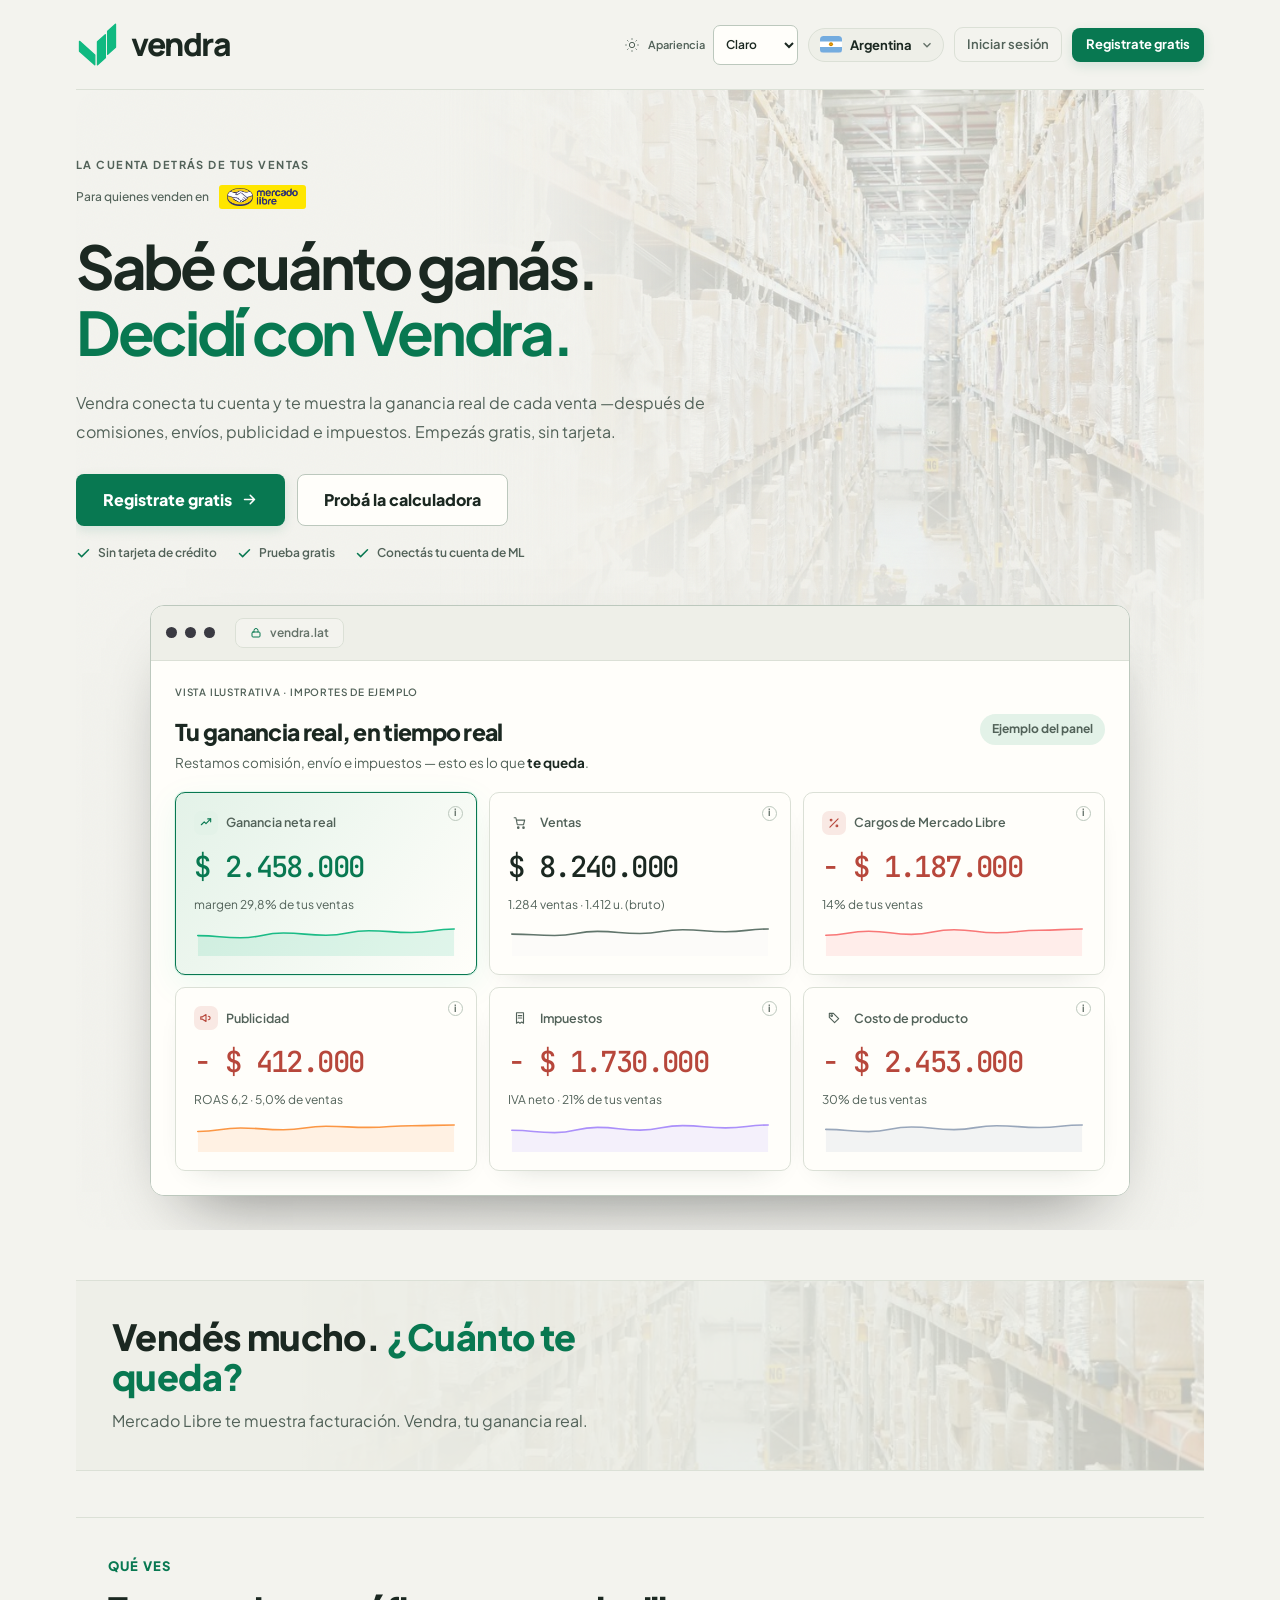
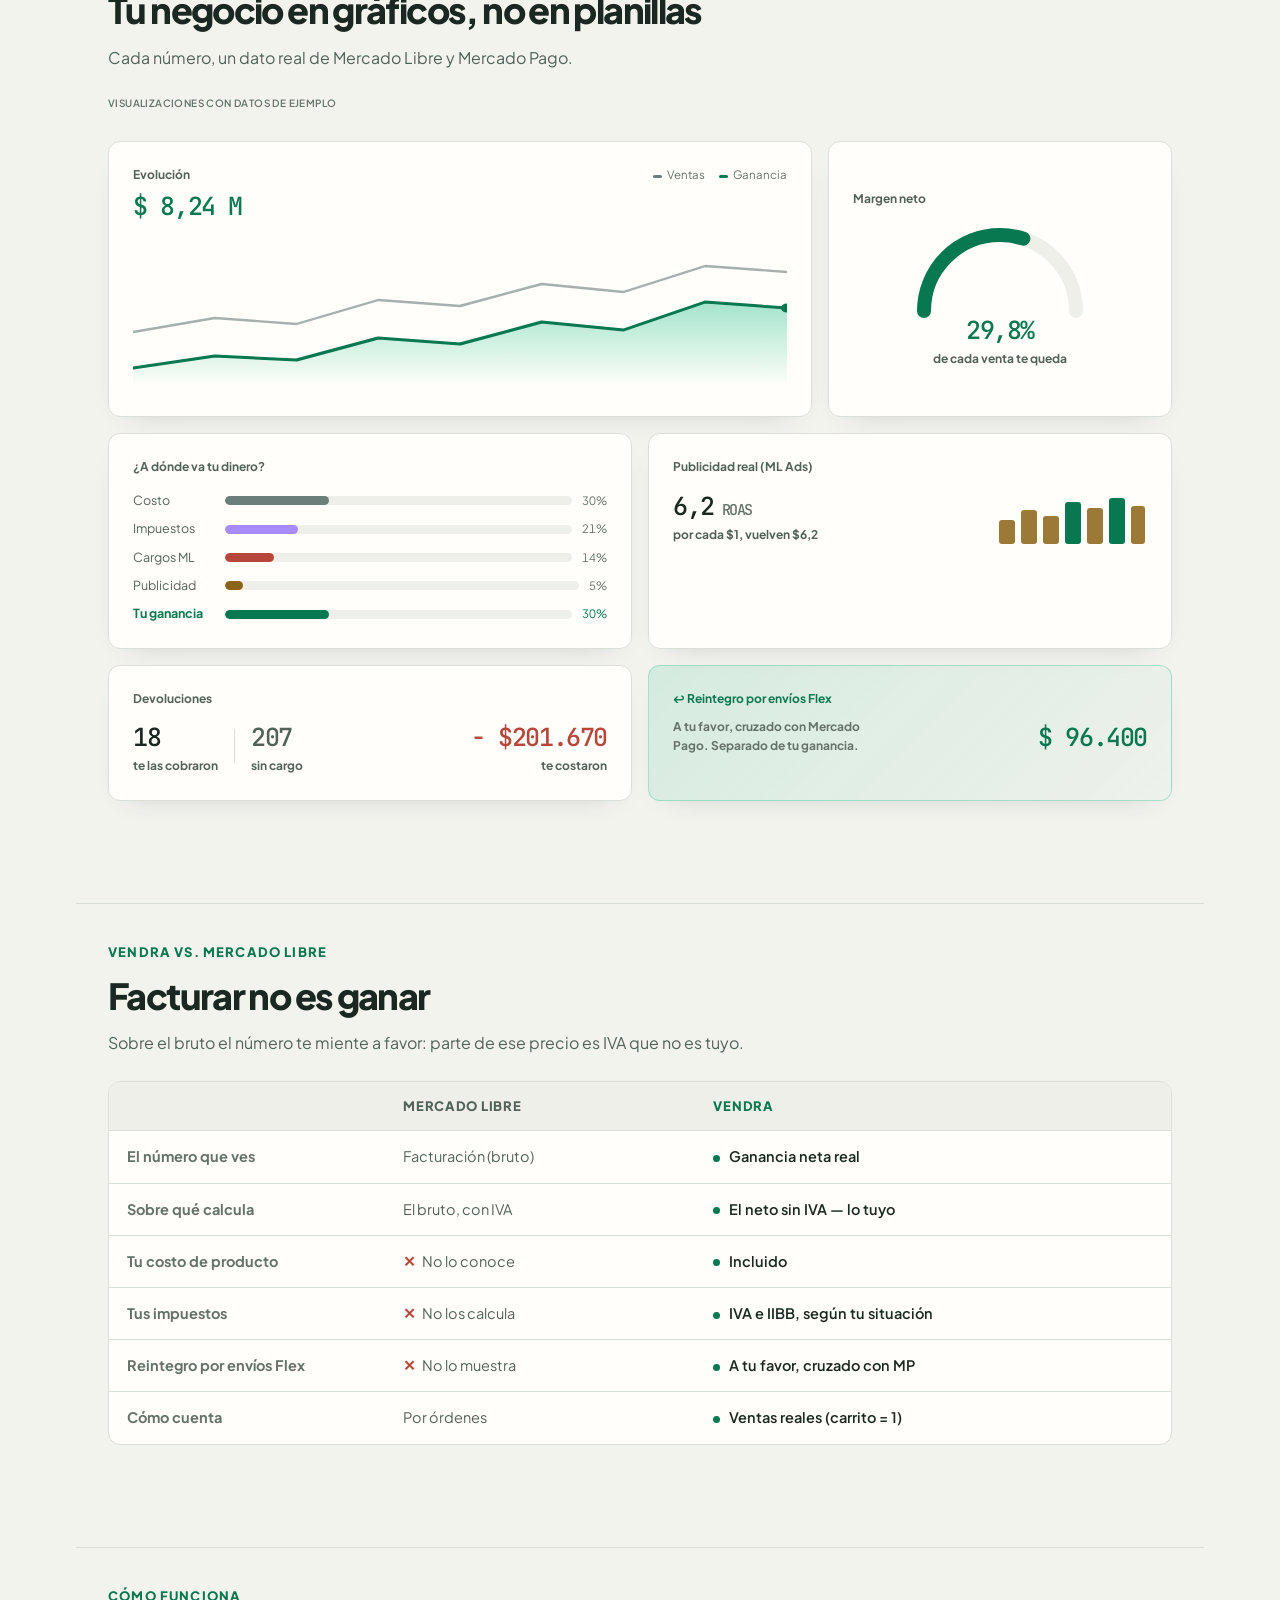
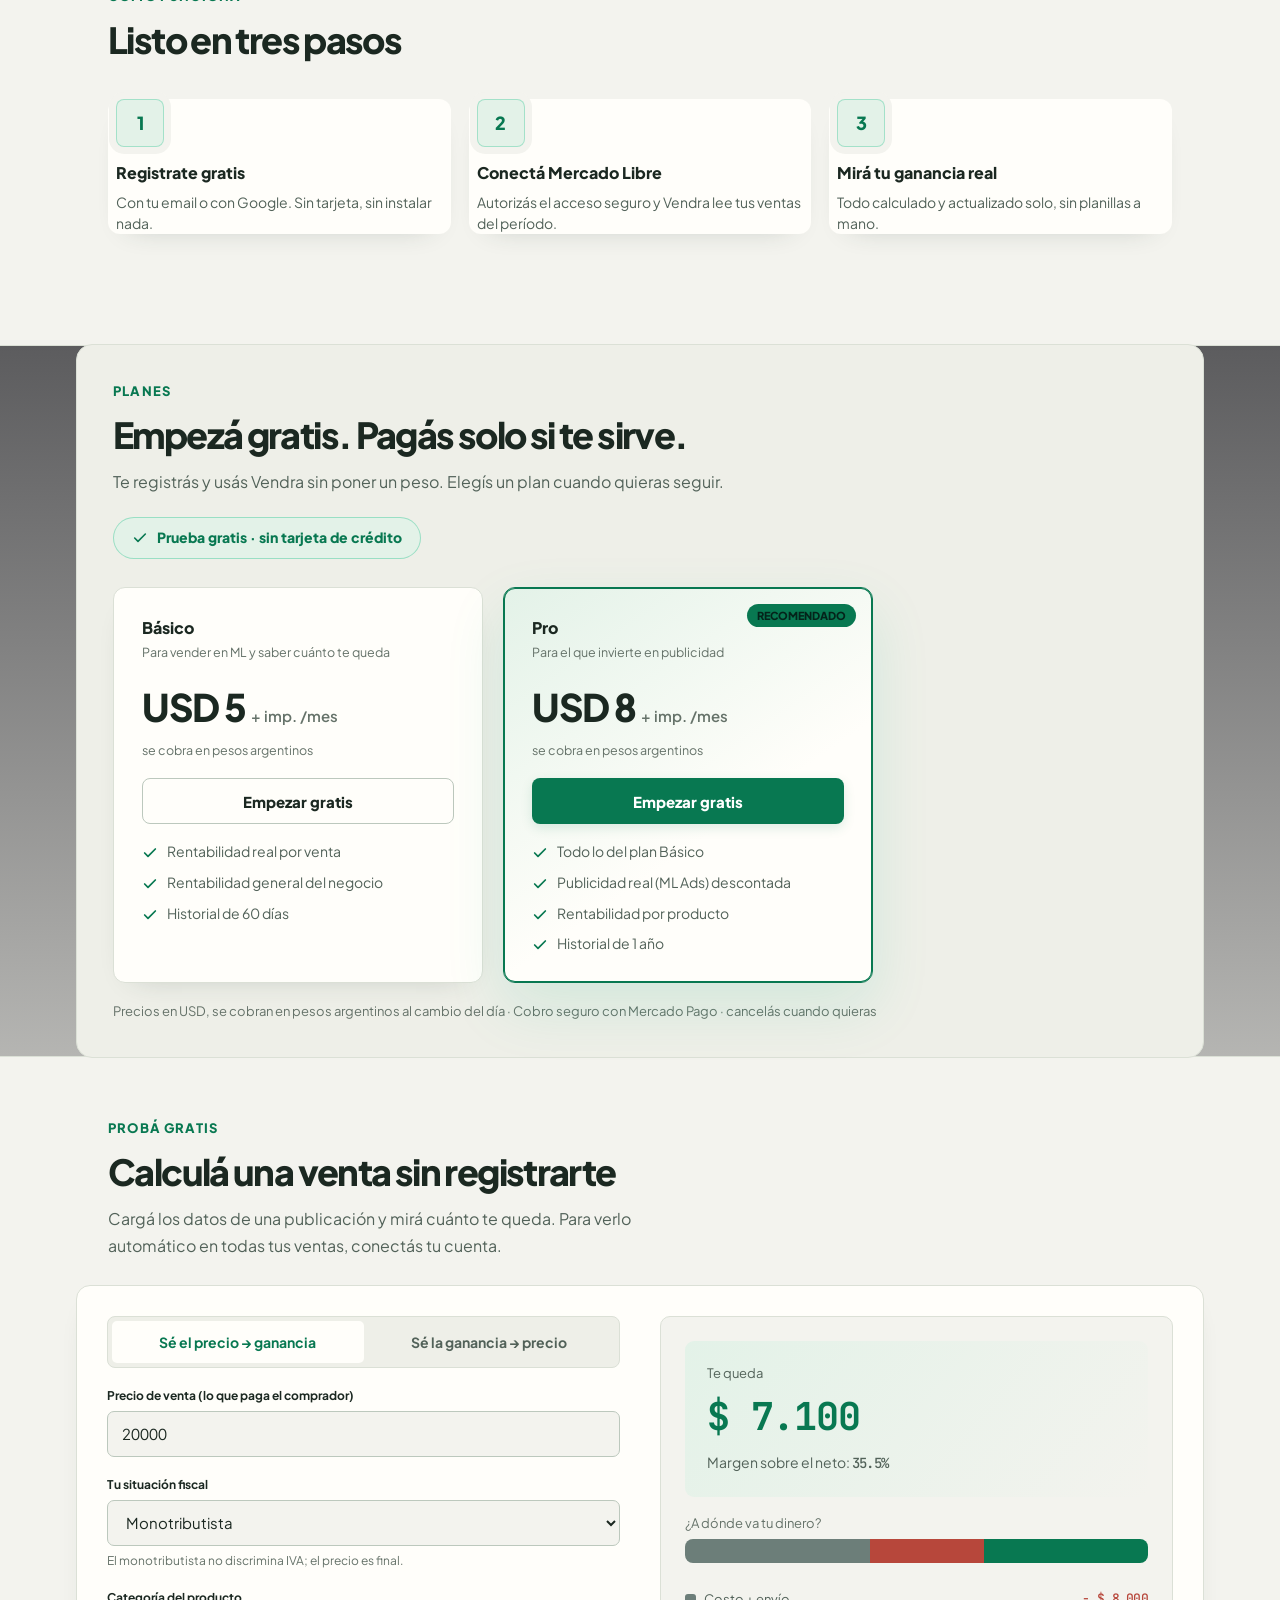
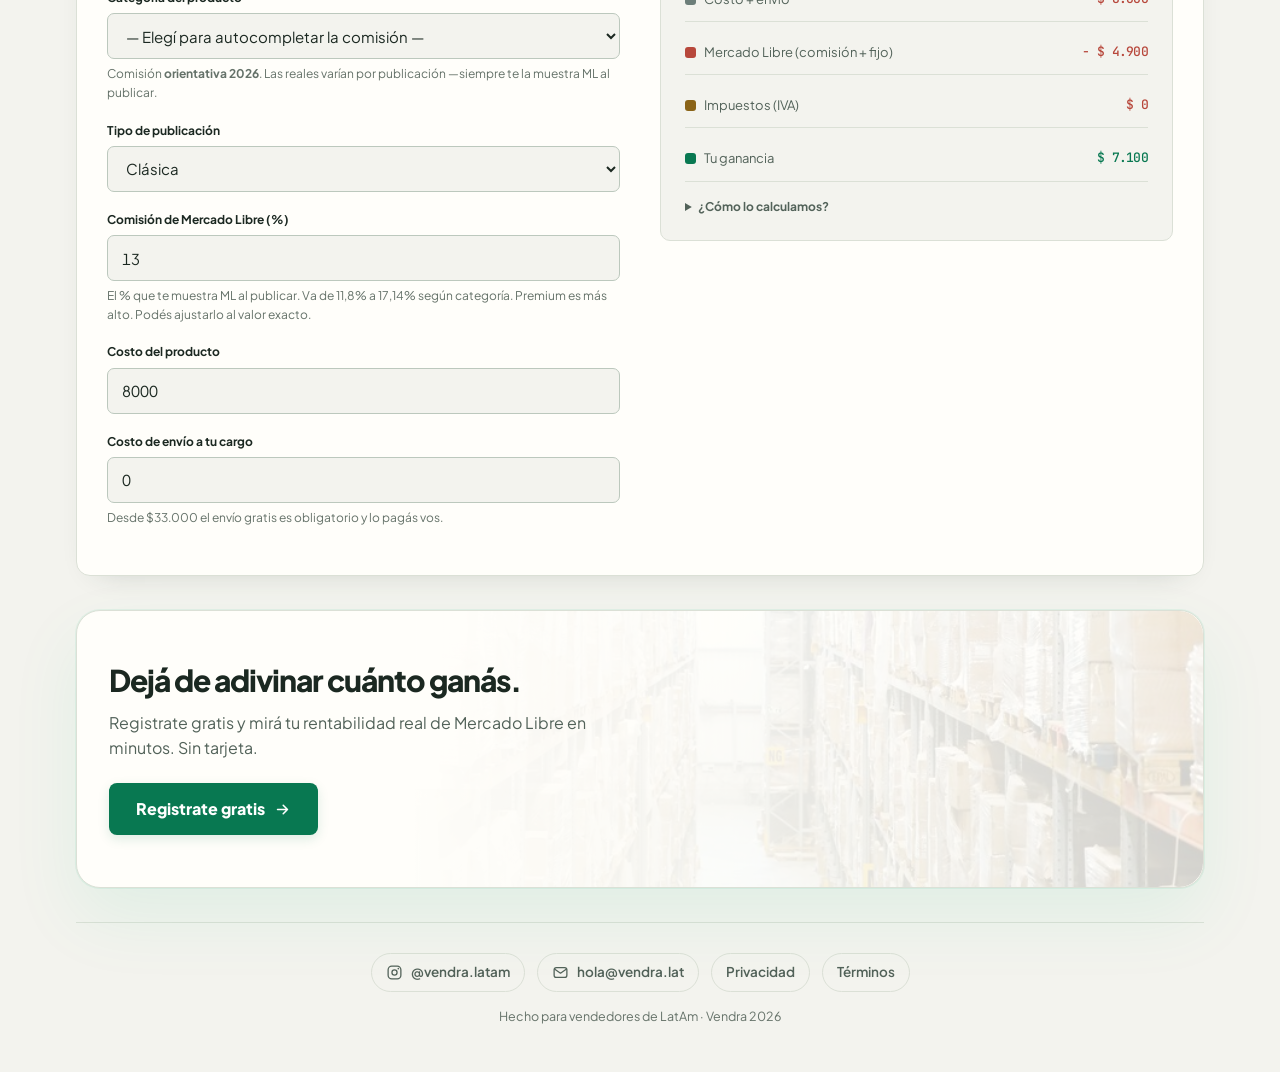
==== commit d16a5712: "Refresh visual de Vendra: jerarquía de datos, temas y diseño responsive Unifica tipografías de marca" ====
--- a/index.html
+++ b/index.html
@@ -1,1059 +1,1061 @@
-<!DOCTYPE html>
-<html lang="es">
-<head>
-<meta charset="UTF-8">
-<meta name="viewport" content="width=device-width, initial-scale=1.0">
-<meta name="facebook-domain-verification" content="16y74flxnpxetsxmehat0ggmkbxc2m" />
-<title>Vendra — ¿Cuánto ganás de verdad en cada venta?</title>
-<!-- Excluir mi propio dispositivo de las estadísticas: entrar con ?notrack=1 lo apaga, ?notrack=0 lo vuelve a prender -->
-<script>
-(function(){
-  try{
-    var p = new URLSearchParams(location.search), msg = null;
-    if (p.get('notrack') === '1'){ localStorage.setItem('vendra_notrack','1'); msg = 'Vendra: listo. No vamos a contar las visitas de este dispositivo en las estadísticas.'; }
-    if (p.get('notrack') === '0'){ localStorage.removeItem('vendra_notrack'); msg = 'Vendra: volvemos a contar las visitas de este dispositivo.'; }
-    if (localStorage.getItem('vendra_notrack') === '1'){
-      window['ga-disable-G-S068X8Y6HM'] = true; // Google Analytics no envía nada
-      window.fbq = function(){};                // el loader del pixel de Meta ve fbq y no arranca
-      window.__VENDRA_NOTRACK = true;
-    }
-    if (msg) setTimeout(function(){ alert(msg); }, 300);
-  }catch(e){}
-})();
-</script>
-<!-- Meta Pixel -->
-<script>
-!function(f,b,e,v,n,t,s){if(f.fbq)return;n=f.fbq=function(){n.callMethod?n.callMethod.apply(n,arguments):n.queue.push(arguments)};if(!f._fbq)f._fbq=n;n.push=n;n.loaded=!0;n.version='2.0';n.queue=[];t=b.createElement(e);t.async=!0;t.src=v;s=b.getElementsByTagName(e)[0];s.parentNode.insertBefore(t,s)}(window,document,'script','https://connect.facebook.net/en_US/fbevents.js');
-fbq('init','808972165944885');fbq('track','PageView');
-</script>
-<noscript><img height="1" width="1" style="display:none" src="https://www.facebook.com/tr?id=808972165944885&ev=PageView&noscript=1"/></noscript>
-<!-- End Meta Pixel -->
-<!-- Google tag (gtag.js) -->
-<script async src="https://www.googletagmanager.com/gtag/js?id=G-S068X8Y6HM"></script>
-<script>
-  window.dataLayer = window.dataLayer || [];
-  function gtag(){dataLayer.push(arguments);}
-  gtag('js', new Date());
-  gtag('config', 'G-S068X8Y6HM');
-</script>
-<!-- End Google tag -->
-<meta name="description" content="Calculadora gratis para vendedores de Mercado Libre. Descubrí cuánto te queda de verdad, o a qué precio vender para ganar lo que querés.">
-<meta property="og:type" content="website">
-<meta property="og:url" content="https://vendra-io.github.io/">
-<meta property="og:site_name" content="Vendra">
-<meta property="og:title" content="Vendra — Tu ganancia real de Mercado Libre">
-<meta property="og:description" content="Descubrí cuánto ganás de verdad en cada venta de Mercado Libre, después de comisiones, envíos e impuestos.">
-<meta property="og:image" content="https://vendra-io.github.io/og.png">
-<meta property="og:image:width" content="1200">
-<meta property="og:image:height" content="630">
-<meta property="og:image:alt" content="Vendra">
-<meta name="twitter:card" content="summary_large_image">
-<meta name="twitter:title" content="Vendra — Tu ganancia real de Mercado Libre">
-<meta name="twitter:description" content="Cuánto ganás de verdad en cada venta de Mercado Libre.">
-<meta name="twitter:image" content="https://vendra-io.github.io/og.png">
-<link rel="icon" href="data:image/svg+xml,%3Csvg xmlns='http://www.w3.org/2000/svg' viewBox='0 0 32 32'%3E%3Crect width='32' height='32' rx='7' fill='%2310B981'/%3E%3Cg transform='translate(7 6.6) scale(0.09)' fill='white' stroke='white' stroke-width='7' stroke-linejoin='round' stroke-linecap='round'%3E%3Cpath d='M8 88 L86 158 L86 208 L8 138 Z'/%3E%3Cpath d='M100 90 L140 54 L140 172 L100 208 Z'/%3E%3Cpath d='M152 36 L192 0 L192 118 L152 154 Z'/%3E%3C/g%3E%3C/svg%3E">
-<link rel="preconnect" href="https://fonts.googleapis.com">
-<link rel="preconnect" href="https://fonts.gstatic.com" crossorigin>
-<link href="https://fonts.googleapis.com/css2?family=Manrope:wght@800&family=Plus+Jakarta+Sans:wght@400;500;600;700;800&display=swap" rel="stylesheet">
-<style>
-  :root{
-    --bg:#0A0A0C;--surface:#141417;--surface-2:#1C1C21;--elev:#1F1F25;
-    --line:rgba(255,255,255,.07);--line-2:rgba(255,255,255,.12);
-    --text:#F4F4F5;--text-2:#A1A1AA;--text-3:#71717A;
-    --verde:#10B981;--verde-2:#34D399;--verde-bg:rgba(16,185,129,.14);
-    --coral:#FB7185;--coral-2:#F43F5E;--coral-bg:rgba(251,113,133,.13);
-    --amber:#FBBF24;--amber-bg:rgba(251,191,36,.13);
-    --slate:#94A3B8;
-    --radius:14px;
-    --font-ui:'Plus Jakarta Sans',system-ui,sans-serif;
-    --font-logo:'Manrope',system-ui,sans-serif;
-  }
-  *{box-sizing:border-box;margin:0;padding:0}
-  html{overflow-x:hidden}
-  body{font-family:var(--font-ui);background:radial-gradient(900px 520px at 15% -6%,rgba(16,185,129,.14),transparent 60%) fixed,var(--bg);color:var(--text);line-height:1.55;-webkit-font-smoothing:antialiased;min-height:100vh;overflow-x:hidden}
-  .num{font-variant-numeric:tabular-nums;letter-spacing:-.01em}
-  .wrap{max-width:1040px;margin:0 auto;padding:0 20px}
-
-  header{display:flex;align-items:center;justify-content:space-between;padding:22px 0}
-  .logo{display:flex;align-items:center;gap:12px;font-family:var(--font-logo);font-size:39px;font-weight:800;letter-spacing:-.7px}
-  .logo svg{display:block;width:43px;height:43px}
-  .login{font-size:13px;color:var(--text-2);text-decoration:none;font-weight:600;padding:6px 12px;border:1px solid var(--line);border-radius:9px;transition:.15s;white-space:nowrap}
-  .login:hover{color:var(--text);border-color:var(--line-2)}
-  .login .t-sm,.reg-top .t-sm{display:none}
-
-  .hero{text-align:center;padding:44px 0 24px}
-  .hero h1{font-size:40px;font-weight:800;letter-spacing:-1.2px;line-height:1.12;max-width:740px;margin:0 auto}
-  .hero h1 em{font-style:normal;color:var(--verde-2)}
-  .hero p{font-size:17px;color:var(--text-2);max-width:560px;margin:16px auto 0}
-  /* ---- Selector de país / región donde opera Vendra ---- */
-  .flag{border-radius:3.5px;display:block;flex:none;box-shadow:inset 0 0 0 1px rgba(0,0,0,.18);background:#fff}
-  .pais-sel{position:relative;flex:none}
-  .pais-pill{display:inline-flex;align-items:center;gap:8px;height:34px;padding:0 9px 0 11px;background:var(--surface-2);border:1px solid var(--line);border-radius:99px;font-family:inherit;font-size:13px;font-weight:700;color:var(--text);cursor:pointer;transition:.15s;white-space:nowrap}
-  .pais-pill:hover{border-color:var(--line-2)}
-  .pais-pill .flag{width:22px;height:16.5px}
-  .pais-pill .chev{width:14px;height:14px;stroke:currentColor;fill:none;stroke-width:2.4;color:var(--text-3);transition:transform .18s}
-  .pais-sel.open .pais-pill .chev{transform:rotate(180deg)}
-  .pais-menu{position:absolute;top:calc(100% + 8px);right:0;z-index:80;min-width:216px;background:var(--surface);border:1px solid var(--line-2);border-radius:14px;box-shadow:0 18px 50px rgba(0,0,0,.55);padding:6px;display:none}
-  .pais-sel.open .pais-menu{display:block;animation:paisIn .16s ease both}
-  @keyframes paisIn{from{opacity:0;transform:translateY(-6px)}to{opacity:1;transform:none}}
-  .pais-head{font-size:11px;font-weight:700;color:var(--text-3);padding:7px 10px 5px;text-transform:uppercase;letter-spacing:.05em}
-  .pais-opt{display:flex;align-items:center;gap:10px;width:100%;text-align:left;background:none;border:none;border-radius:10px;padding:9px 10px;font-family:inherit;font-size:14px;font-weight:700;color:var(--text);cursor:pointer;transition:background .12s}
-  .pais-opt:hover:not([disabled]){background:var(--surface-2)}
-  .pais-opt .flag{width:23px;height:17.25px}
-  .pais-opt .nm{flex:1}
-  .pais-opt .tick{width:16px;height:16px;stroke:var(--verde-2);fill:none;stroke-width:2.6;flex:none}
-  .pais-opt[disabled]{cursor:default;color:var(--text-3)}
-  .pais-opt[disabled] .flag{opacity:.55;filter:grayscale(.45)}
-  .pais-soon{margin-left:auto;font-size:10px;font-weight:800;letter-spacing:.04em;text-transform:uppercase;color:var(--amber);background:var(--amber-bg);border-radius:99px;padding:3px 8px;white-space:nowrap}
-  @media(max-width:520px){.pais-menu{position:fixed;top:62px;right:14px;left:auto;min-width:0;width:min(230px,calc(100vw - 28px))}}
-
-  .calc{background:var(--surface);border:1px solid var(--line);border-radius:20px;padding:28px;margin:22px 0;display:grid;grid-template-columns:1fr 1fr;gap:32px;box-shadow:0 24px 60px rgba(0,0,0,.45)}
-  @media(max-width:760px){.calc{grid-template-columns:1fr;gap:24px;padding:22px}.hero h1{font-size:30px}.hero p{font-size:15px}}
-
-  .modos{display:flex;background:var(--surface-2);border:1px solid var(--line);border-radius:12px;padding:4px;margin-bottom:18px}
-  .modos button{flex:1;height:40px;border:none;background:transparent;border-radius:9px;font-family:inherit;font-size:14px;font-weight:700;color:var(--text-3);cursor:pointer;transition:background .15s,color .15s}
-  .modos button.on{background:var(--verde);color:#05130E;box-shadow:0 0 0 1px rgba(16,185,129,.4),0 6px 18px rgba(16,185,129,.25)}
-
-  .campo{margin-bottom:14px}
-  .campo label{display:block;font-size:13px;font-weight:700;color:var(--text-2);margin-bottom:6px}
-  .campo input,.campo select{width:100%;height:44px;border:1px solid var(--line);border-radius:11px;padding:0 14px;font-family:inherit;font-size:15px;color:var(--text);background:var(--surface-2);transition:border-color .15s,box-shadow .15s}
-  .campo input{font-variant-numeric:tabular-nums}
-  .campo select option{background:var(--surface);color:var(--text)}
-  .campo input:focus,.campo select:focus{outline:none;border-color:var(--verde);box-shadow:0 0 0 3px rgba(16,185,129,.16)}
-  .campo input::placeholder{color:var(--text-3)}
-  .ayuda{font-size:12px;color:var(--text-3);margin-top:5px;line-height:1.4}
-  .oculto{display:none}
-
-  .resultado{background:var(--surface-2);border:1px solid var(--line);border-radius:14px;padding:20px;margin-bottom:16px}
-  .resultado .lbl{font-size:13px;color:var(--text-2);margin-bottom:4px}
-  .resultado .monto{font-variant-numeric:tabular-nums;font-size:36px;font-weight:800;letter-spacing:-1.2px;color:var(--verde-2)}
-  .resultado .sub{font-size:14px;color:var(--text-2);margin-top:6px}
-
-  .quelbl{font-size:13px;color:var(--text-3);margin-bottom:6px}
-  .barra{display:flex;height:24px;border-radius:8px;overflow:hidden;margin:0 0 14px;background:var(--surface-2)}
-  .barra div{transition:width .25s}
-  .leyenda{display:grid;gap:8px;font-size:13px}
-  .leyenda .fila{display:flex;justify-content:space-between;align-items:center}
-  .leyenda .izq{color:var(--text-2);display:flex;align-items:center;gap:8px}
-  .leyenda .val{font-variant-numeric:tabular-nums;font-weight:600}
-  .costo{color:var(--coral)}
-  .ganancia{color:var(--verde-2)}
-  .punto{width:11px;height:11px;border-radius:3px;display:inline-block;flex:none}
-  .comofunc{font-size:12px;color:var(--text-3);margin-top:16px;line-height:1.5}
-  .comofunc summary{cursor:pointer;font-weight:700;color:var(--text-2)}
-  .comofunc summary:hover{color:var(--text)}
-  .comofunc p{margin-top:8px}
-
-  .captura{background:var(--surface);border:1px solid rgba(16,185,129,.4);box-shadow:0 0 0 1px rgba(16,185,129,.1),0 20px 50px rgba(16,185,129,.08);border-radius:20px;padding:34px;margin:30px 0;text-align:center}
-  .captura h2{font-size:24px;font-weight:800;margin-bottom:8px;letter-spacing:-.5px}
-  .captura p{color:var(--text-2);font-size:15px;max-width:460px;margin:0 auto 22px}
-  .form{display:flex;gap:10px;max-width:440px;margin:0 auto}
-  @media(max-width:520px){.form{flex-direction:column}}
-  .form input{flex:1;height:50px;border:1px solid var(--line);border-radius:12px;padding:0 16px;font-family:inherit;font-size:15px;background:var(--surface-2);color:var(--text);transition:.15s}
-  .form input::placeholder{color:var(--text-3)}
-  .form input:focus{outline:none;border-color:var(--verde);box-shadow:0 0 0 3px rgba(16,185,129,.16)}
-  .form button{height:50px;padding:0 26px;border:none;border-radius:12px;background:var(--verde);color:#05130E;font-family:inherit;font-size:15px;font-weight:700;cursor:pointer;transition:.15s;white-space:nowrap;box-shadow:0 0 0 1px rgba(16,185,129,.4),0 8px 24px rgba(16,185,129,.28)}
-  .form button:hover{background:var(--verde-2)}
-  .form button:disabled{opacity:.6;cursor:default}
-  .aviso{margin-top:14px;font-size:14px;min-height:20px}
-  .aviso.ok{color:var(--verde-2)}
-  .aviso.err{color:var(--coral)}
-
-  .benes{display:grid;grid-template-columns:repeat(3,1fr);gap:16px;margin:36px 0}
-  @media(max-width:640px){.benes{grid-template-columns:1fr;gap:12px}}
-  .bene{background:var(--surface);border:1px solid var(--line);border-radius:16px;padding:22px;text-align:center;transition:border-color .15s,transform .15s}
-  .bene:hover{border-color:var(--line-2);transform:translateY(-2px)}
-  .bene .ico{width:38px;height:38px;border-radius:11px;background:var(--verde-bg);color:var(--verde-2);display:flex;align-items:center;justify-content:center;margin:0 auto 12px}
-  .bene .ico svg{stroke:currentColor;fill:none;stroke-width:1.8;stroke-linecap:round;stroke-linejoin:round}
-  .bene h3{font-size:16px;font-weight:800;margin-bottom:4px}
-  .bene p{font-size:14px;color:var(--text-2)}
-
-  /* ---- CTAs ---- */
-  .btn-cta{display:inline-flex;align-items:center;justify-content:center;gap:9px;height:52px;padding:0 26px;border-radius:13px;font-family:inherit;font-size:16px;font-weight:800;cursor:pointer;text-decoration:none;transition:.15s;border:1px solid transparent;white-space:nowrap}
-  .btn-cta.primary{background:var(--verde);color:#05130E;box-shadow:0 0 0 1px rgba(16,185,129,.4),0 10px 30px rgba(16,185,129,.28)}
-  .btn-cta.primary:hover{background:var(--verde-2);transform:translateY(-1px)}
-  .btn-cta.ghost{background:var(--surface-2);color:var(--text);border-color:var(--line-2)}
-  .btn-cta.ghost:hover{border-color:var(--verde);color:var(--verde-2)}
-  .reg-top{display:inline-flex;align-items:center;height:34px;padding:0 14px;border-radius:9px;background:var(--verde);color:#05130E;font-weight:700;font-size:13px;text-decoration:none;transition:.15s}
-  .reg-top:hover{background:var(--verde-2)}
-  .nav-actions{display:flex;align-items:center;gap:10px}
-  @media(max-width:560px){
-    header{padding:14px 0}
-    /* Vendra destaca: logo grande a la izquierda */
-    .logo{font-size:28px;gap:9px}
-    .logo svg{width:31px;height:31px}
-    /* A la derecha, liviano: solo la banderita + un botón. "Iniciar sesión" se
-       accede desde la pantalla de registro (tiene switch "¿Ya tenés cuenta?"). */
-    .nav-actions{gap:9px}
-    .pais-pill{padding:0 9px;gap:0}
-    .pais-pill .pais-nm,.pais-pill .chev{display:none}
-    .login{display:none}
-    .reg-top .t-lg{display:none}
-    .reg-top .t-sm{display:inline}
-    .reg-top{height:34px;font-size:13px;padding:0 15px}
-  }
-
-  .cta-row{display:flex;gap:12px;justify-content:center;flex-wrap:wrap;margin-top:26px}
-  .trust{display:flex;gap:8px 20px;justify-content:center;flex-wrap:wrap;margin-top:18px;font-size:13.5px;color:var(--text-2);font-weight:600}
-  .trust span{display:inline-flex;align-items:center;gap:7px}
-  .trust svg{color:var(--verde-2);flex:none}
-
-  /* ---- Product shot (browser frame + dashboard mock) ---- */
-  .shotwrap{margin:34px 0 8px;position:relative}
-  .shotwrap::before{content:"";position:absolute;inset:auto 6% -30px 6%;height:120px;background:radial-gradient(60% 100% at 50% 0,rgba(16,185,129,.22),transparent 70%);filter:blur(20px);z-index:-1}
-  .shot{max-width:980px;margin:0 auto;border-radius:16px;border:1px solid var(--line-2);background:var(--surface);box-shadow:0 40px 100px rgba(0,0,0,.6);overflow:hidden}
-  .shot-bar{display:flex;align-items:center;gap:8px;padding:12px 15px;border-bottom:1px solid var(--line);background:var(--surface-2)}
-  .shot-bar i{width:11px;height:11px;border-radius:50%;background:#3a3a42;display:block}
-  .shot-url{margin-left:12px;font-size:12px;color:var(--text-3);background:var(--bg);border:1px solid var(--line);border-radius:8px;padding:5px 14px;display:flex;align-items:center;gap:8px;font-weight:600}
-  .shot-url svg{color:var(--verde-2)}
-  .mk{padding:24px 24px 26px}
-  .mk-top{display:flex;justify-content:space-between;align-items:flex-start;gap:16px;flex-wrap:wrap;margin-bottom:18px}
-  .mk-top h3{font-size:23px;font-weight:800;letter-spacing:-.7px}
-  .mk-top .mk-sub{font-size:13.5px;color:var(--text-2);margin-top:3px}
-  .mk-sync{display:inline-flex;align-items:center;gap:7px;font-size:12px;font-weight:700;color:var(--verde-2);background:var(--verde-bg);border-radius:99px;padding:6px 12px;white-space:nowrap}
-  .mk-sync i{width:7px;height:7px;border-radius:50%;background:var(--verde-2);display:block;box-shadow:0 0 0 3px rgba(16,185,129,.2)}
-  /* Tarjetas del mockup — replican las .kpi de la app real (app.html) */
-  .mk-grid{display:grid;grid-template-columns:repeat(3,1fr);gap:12px}
-  .mk-kpi{background:var(--surface-2);border:1px solid var(--line);border-radius:14px;padding:15px 16px;position:relative}
-  .mk-kpi.accent{border-color:rgba(16,185,129,.4);box-shadow:0 0 0 1px rgba(16,185,129,.12),0 10px 34px rgba(16,185,129,.08)}
-  .mk-ktop{display:flex;align-items:center;gap:8px;min-height:24px}
-  .mk-chip{width:24px;height:24px;border-radius:7px;display:flex;align-items:center;justify-content:center;flex:none}
-  .mk-chip svg{fill:none;stroke:currentColor;stroke-width:1.9;stroke-linecap:round;stroke-linejoin:round}
-  .mk-chip.green{background:var(--verde-bg);color:var(--verde-2)}
-  .mk-chip.coral{background:var(--coral-bg);color:var(--coral)}
-  .mk-chip.slate{background:rgba(255,255,255,.06);color:var(--text-2)}
-  .mk-kpi .k{font-size:12.5px;color:var(--text-2);font-weight:600}
-  .mk-kpi .v{font-size:23px;font-weight:800;letter-spacing:-.6px;margin-top:10px;color:var(--text);font-variant-numeric:tabular-nums;white-space:nowrap}
-  .mk-kpi .v.verde{color:var(--verde-2)} .mk-kpi .v.coral{color:var(--coral)}
-  .mk-kpi .d{font-size:12px;margin-top:6px;color:var(--text-3);white-space:nowrap;overflow:hidden;text-overflow:ellipsis}
-  .mk-kpi .spark{margin-top:12px;display:block}
-  .mk-kpi .info{position:absolute;top:13px;right:13px;width:15px;height:15px;border-radius:50%;border:1px solid var(--line-2);color:var(--text-3);font-size:10px;font-weight:700;display:flex;align-items:center;justify-content:center}
-  @media(max-width:760px){.mk-grid{grid-template-columns:1fr 1fr}.mk-top h3{font-size:19px}}
-  @media(max-width:440px){.mk-grid{grid-template-columns:1fr 1fr;gap:9px}.mk-kpi .v{font-size:20px}}
-
-  /* ---- Section heads ---- */
-  .sec-head{text-align:center;max-width:660px;margin:0 auto}
-  .sec-head .kick{color:var(--verde-2);font-weight:800;font-size:13px;text-transform:uppercase;letter-spacing:.09em}
-  .sec-head h2{font-size:32px;font-weight:800;letter-spacing:-1px;line-height:1.15;margin:12px 0 0}
-  .sec-head p{color:var(--text-2);font-size:16px;margin:12px auto 0;max-width:520px}
-  @media(max-width:640px){.sec-head h2{font-size:25px}}
-
-  /* ---- Features ---- */
-  .feat{display:grid;grid-template-columns:repeat(3,1fr);gap:16px;margin:30px 0 8px}
-  @media(max-width:760px){.feat{grid-template-columns:1fr}}
-  .fcard{background:var(--surface);border:1px solid var(--line);border-radius:18px;padding:26px;transition:border-color .15s,transform .15s}
-  .fcard:hover{border-color:var(--line-2);transform:translateY(-2px)}
-  .fcard .ico{width:42px;height:42px;border-radius:12px;background:var(--verde-bg);color:var(--verde-2);display:flex;align-items:center;justify-content:center;margin-bottom:16px}
-  .fcard .ico svg{stroke:currentColor;fill:none;stroke-width:1.8;stroke-linecap:round;stroke-linejoin:round}
-  .fcard h3{font-size:17px;font-weight:800;margin-bottom:7px}
-  .fcard p{font-size:14.5px;color:var(--text-2);line-height:1.5}
-
-  /* ---- Planes ---- */
-  .trial-pill{display:inline-flex;align-items:center;gap:9px;margin:22px auto 0;background:var(--verde-bg);border:1px solid rgba(16,185,129,.35);color:var(--verde-2);font-weight:800;font-size:14px;padding:9px 18px;border-radius:99px}
-  .planes{display:grid;grid-template-columns:1fr 1fr;gap:18px;max-width:760px;margin:28px auto 0;align-items:stretch}
-  @media(max-width:640px){.planes{grid-template-columns:1fr}}
-  .plan{background:var(--surface);border:1px solid var(--line);border-radius:20px;padding:28px;display:flex;flex-direction:column}
-  .plan.rec{border-color:var(--verde);box-shadow:0 0 0 1px var(--verde) inset,0 24px 60px rgba(16,185,129,.12);position:relative}
-  .plan .badge-rec{position:absolute;top:16px;right:16px;background:var(--verde);color:#04231A;font-size:11px;font-weight:800;padding:3px 10px;border-radius:99px}
-  .plan .pname{font-weight:800;font-size:16px}
-  .plan .ptag{color:var(--text-3);font-size:12.5px;margin-top:2px}
-  .plan .price{font-size:38px;font-weight:800;letter-spacing:-1.5px;margin:16px 0 0;font-variant-numeric:tabular-nums}
-  .plan .price small{font-size:15px;color:var(--text-3);font-weight:600;letter-spacing:0}
-  .plan .pcta{margin:18px 0 0}
-  .plan ul{list-style:none;padding:0;margin:18px 0 0;display:flex;flex-direction:column;gap:11px;font-size:14px;color:var(--text-2)}
-  .plan li{display:flex;gap:9px;align-items:flex-start;line-height:1.4}
-  .plan li svg{flex:none;margin-top:3px;color:var(--verde-2)}
-  .planes-foot{text-align:center;font-size:13px;color:var(--text-3);margin-top:18px}
-
-  /* ---- Pasos ---- */
-  .pasos{display:grid;grid-template-columns:repeat(3,1fr);gap:20px;margin:38px 0 8px;position:relative}
-  @media(max-width:760px){.pasos{grid-template-columns:1fr;gap:28px}}
-  @media(min-width:761px){.pasos::before{content:"";position:absolute;top:24px;left:17%;right:17%;height:2px;background:linear-gradient(90deg,transparent,var(--line-2) 22%,var(--line-2) 78%,transparent);z-index:0}}
-  .paso{background:transparent;border:none;padding:0 8px;text-align:center;position:relative;z-index:1}
-  .paso .n{width:48px;height:48px;border-radius:15px;background:var(--verde-bg);border:1px solid rgba(16,185,129,.3);color:var(--verde-2);font-weight:800;font-size:18px;display:flex;align-items:center;justify-content:center;margin:0 auto 16px;box-shadow:0 0 0 7px var(--bg)}
-  .paso h3{font-size:16px;font-weight:800;margin-bottom:6px}
-  .paso p{font-size:14px;color:var(--text-2);line-height:1.5;max-width:230px;margin:0 auto}
-
-  /* ---- Final CTA ---- */
-  .finalcta{text-align:center;background:var(--surface);border:1px solid rgba(16,185,129,.4);box-shadow:0 0 0 1px rgba(16,185,129,.08),0 30px 70px rgba(16,185,129,.08);border-radius:24px;padding:52px 28px;margin:34px 0}
-  .finalcta h2{font-size:30px;font-weight:800;letter-spacing:-1px;line-height:1.15;max-width:560px;margin:0 auto}
-  .finalcta p{color:var(--text-2);font-size:16px;max-width:480px;margin:14px auto 0}
-  @media(max-width:640px){.finalcta{padding:38px 20px}.finalcta h2{font-size:24px}}
-
-  .sec{margin:64px 0}
-  @media(max-width:640px){.sec{margin:48px 0}}
-  .band{position:relative;margin:0;padding:66px 0}
-  .band::before{content:"";position:absolute;inset:0;left:50%;width:100vw;transform:translateX(-50%);background:linear-gradient(180deg,rgba(28,28,33,.7),rgba(20,20,23,.28));border-top:1px solid var(--line);border-bottom:1px solid var(--line);z-index:-1}
-  @media(max-width:640px){.band{padding:48px 0}}
-
-  footer{border-top:1px solid var(--line);margin-top:20px;padding:30px 0 46px;text-align:center;color:var(--text-3);font-size:13px}
-  footer a{color:var(--text-2);text-decoration:none}
-  footer a:hover{color:var(--text)}
-  .foot-inner{display:flex;flex-direction:column;align-items:center;gap:15px}
-  .foot-links{display:flex;align-items:center;gap:12px;flex-wrap:wrap;justify-content:center}
-  .foot-links a{display:inline-flex;align-items:center;gap:8px;padding:8px 14px;border:1px solid var(--line);border-radius:99px;font-size:13.5px;font-weight:600;transition:.15s}
-  .foot-links a:hover{border-color:var(--line-2);background:rgba(255,255,255,.03)}
-  .foot-links a svg{width:17px;height:17px;flex:none}
-  .foot-copy{color:var(--text-3);font-size:12.5px}
-
-  /* ===== Rediseño jul-2026: izquierda + duotono + gráficos ===== */
-  .hero{text-align:left;position:relative;border-radius:24px;padding:48px 32px 30px;overflow:hidden}
-  .hero>*{position:relative;z-index:1}
-  .hero::before{content:"";position:absolute;inset:0;z-index:0;border-radius:24px;background:linear-gradient(90deg,rgba(10,10,12,.95),rgba(10,10,12,.62) 52%,rgba(10,10,12,.4)),url('img/duo-hero.jpg') center/cover no-repeat}
-  .hero h1{margin-left:0;margin-right:0;max-width:660px}
-  .hero p{margin-left:0;margin-right:0;max-width:520px}
-  .cta-row{justify-content:flex-start}
-  .trust{justify-content:flex-start}
-  .sec-head{text-align:left;margin-left:0;margin-right:0;max-width:640px}
-  .sec-head p{margin-left:0;margin-right:0}
-  .paso{text-align:left}
-  .paso .n{margin:0 0 14px}
-  .paso p{max-width:none;margin:0}
-  @media(min-width:761px){.pasos::before{display:none}}
-  .trial-pill{margin:22px 0 0}
-  .planes{margin:28px 0 0}
-  .planes-foot{text-align:left}
-  .finalcta{text-align:left;position:relative;overflow:hidden}
-  .finalcta>*{position:relative;z-index:1}
-  .finalcta::before{content:"";position:absolute;inset:0;z-index:0;border-radius:24px;background:linear-gradient(90deg,rgba(10,10,12,.93),rgba(10,10,12,.6) 55%,rgba(10,10,12,.42)),url('img/duo-cta.jpg') center right/cover no-repeat}
-  .finalcta h2{margin-left:0;max-width:600px}.finalcta p{margin-left:0}.finalcta .cta-row{margin-top:22px}
-  @media(max-width:560px){.hero{padding:34px 20px 22px}}
-
-  /* Franja intermedia con imagen */
-  .insight-band{position:relative;overflow:hidden;border-radius:20px;margin:46px 0;padding:52px 32px}
-  .insight-band>*{position:relative;z-index:1}
-  .insight-band::before{content:"";position:absolute;inset:0;z-index:0;background:linear-gradient(90deg,rgba(10,10,12,.97),rgba(10,10,12,.82) 42%,rgba(10,10,12,.55)),url('img/duo-insight.jpg') 82% center/cover no-repeat}
-  .insight-band h2{font-size:clamp(24px,3.4vw,36px);font-weight:800;letter-spacing:-.6px;max-width:20ch;line-height:1.12}
-  .insight-band h2 em{font-style:normal;color:var(--verde-2)}
-  .insight-band p{color:var(--text-2);margin-top:12px;font-size:16px}
-  @media(max-width:560px){.insight-band{padding:38px 20px}.insight-band::before{background:linear-gradient(180deg,rgba(10,10,12,.72),rgba(10,10,12,.92)),url('img/duo-insight.jpg') center/cover no-repeat}}
-
-  /* Bento de gráficos */
-  .vx-bento{display:grid;grid-template-columns:repeat(6,1fr);gap:16px;margin:30px 0 0}
-  .vx-card{background:var(--surface);border:1px solid var(--line);border-radius:18px;padding:20px;overflow:hidden}
-  .vx-chart{grid-column:span 4}.vx-gauge{grid-column:span 2}.vx-casc{grid-column:span 3}.vx-roas{grid-column:span 3}.vx-dev{grid-column:span 3}.vx-flex{grid-column:span 3}
-  .vx-lbl{font-size:12px;color:var(--text-3);font-weight:700}
-  .vx-stat{font-size:25px;font-weight:800;margin-top:2px;letter-spacing:-.5px}
-  .vx-stat.g{color:var(--verde-2)}.vx-stat.r{color:var(--coral)}
-  .vx-legend{display:flex;gap:14px;font-size:11.5px;color:var(--text-3)}
-  .vx-legend i{display:inline-block;width:9px;height:3px;border-radius:2px;margin-right:5px;vertical-align:middle}
-  .vx-chart-head{display:flex;align-items:baseline;justify-content:space-between;gap:10px;margin-bottom:10px}
-  .vx-casc-rows{display:flex;flex-direction:column;gap:9px;margin-top:14px}
-  .vx-crow{display:grid;grid-template-columns:82px 1fr auto;align-items:center;gap:10px;font-size:12.5px}
-  .vx-crow .nm{color:var(--text-2)}
-  .vx-track{height:9px;border-radius:5px;background:var(--surface-2);overflow:hidden}
-  .vx-fill{height:100%;border-radius:5px}
-  .vx-crow .vv{color:var(--text-3);font-variant-numeric:tabular-nums;font-size:11.5px}
-  @media(max-width:760px){.vx-bento{grid-template-columns:repeat(2,1fr)}.vx-chart,.vx-gauge,.vx-casc,.vx-roas,.vx-dev,.vx-flex{grid-column:span 2}}
-  @media(max-width:460px){.vx-bento{grid-template-columns:1fr}.vx-chart,.vx-gauge,.vx-casc,.vx-roas,.vx-dev,.vx-flex{grid-column:span 1}}
-
-  /* Comparativa vs ML */
-  .vx-vs{margin-top:16px;border:1px solid var(--line-2);border-radius:18px;overflow:hidden;background:var(--surface)}
-  .vx-vs table{width:100%;border-collapse:collapse}
-  .vx-vs th,.vx-vs td{padding:14px 18px;text-align:left;font-size:14.5px;border-bottom:1px solid var(--line);vertical-align:middle}
-  .vx-vs thead th{font-size:13px;background:var(--surface-2);font-weight:800}
-  .vx-vs thead th.v{color:var(--verde-2)}
-  .vx-vs tbody tr:last-child td{border-bottom:none}
-  .vx-vs td.vx-lbl2{color:var(--text-3);font-weight:700;width:26%}
-  .vx-vs td.vx-ml{color:var(--text-2)}
-  .vx-vs td.vx-ve{color:var(--text);font-weight:600}
-  .vx-vs td.vx-ve::before{content:"";display:inline-block;width:7px;height:7px;border-radius:50%;background:var(--verde);margin-right:9px;vertical-align:middle}
-  .vx-x{color:var(--coral);margin-right:6px;font-weight:800}
-  @media(max-width:620px){
-    .vx-vs table,.vx-vs tbody,.vx-vs tr,.vx-vs td{display:block;width:auto}
-    .vx-vs thead{display:none}
-    .vx-vs tr{border-bottom:1px solid var(--line);padding:10px 0}
-    .vx-vs tr:last-child{border-bottom:none}
-    .vx-vs td{border:none;padding:3px 16px;font-size:14px}
-    .vx-vs td.vx-lbl2{width:auto;font-size:12px;text-transform:uppercase;letter-spacing:.03em;padding-top:10px}
-    .vx-vs td.vx-ml::before{content:"ML: ";color:var(--text-3);font-weight:700}
-    .vx-vs td.vx-ve::before{content:"Vendra: ";background:none;width:auto;height:auto;color:var(--verde-2);font-weight:800;margin-right:0}
-  }
-
-  /* Fix mobile: el mockup del panel entra sin cortarse en pantallas chicas */
-  @media(max-width:440px){
-    .hero{padding:32px 16px 20px}
-    .mk{padding:16px 14px 18px}
-    .mk-kpi{padding:12px 12px}
-    .mk-kpi .v{font-size:16px}
-    .mk-kpi .d{font-size:11px;white-space:normal}
-    .insight-band{padding:34px 18px}
-  }
-
-  /* Alinear el cuerpo con el hero (mismo inset de 32px en desktop) — pedido Rosaint 19-jul */
-  @media(min-width:641px){
-    .sec{padding-left:32px;padding-right:32px}
-    .band{padding-left:32px;padding-right:32px}
-    #calc{padding-left:32px;padding-right:32px}
-    .calc{padding-left:32px;padding-right:32px}
-    .finalcta{padding-left:32px;padding-right:32px}
-  }
-</style>
-</head>
-<body>
-<div class="wrap">
-
-  <header>
-    <div class="logo">
-      <svg width="27" height="27" viewBox="0 -6 200 220" aria-hidden="true" fill="#10B981" stroke="#10B981" stroke-width="7" stroke-linejoin="round" stroke-linecap="round"><path d="M8 88 L86 158 L86 208 L8 138 Z"></path><path d="M100 90 L140 54 L140 172 L100 208 Z"></path><path d="M152 36 L192 0 L192 118 L152 154 Z"></path></svg>
-      <span>vendra</span>
-    </div>
-    <div class="nav-actions">
-      <div class="pais-sel" id="pais-sel"></div>
-      <a class="login" href="app.html"><span class="t-lg">Iniciar sesión</span><span class="t-sm">Ingresá</span></a>
-      <a class="reg-top" href="app.html#registro"><span class="t-lg">Registrate gratis</span><span class="t-sm">Registrate</span></a>
-    </div>
-  </header>
-
-  <section class="hero">
-    <div style="display:inline-flex;align-items:center;gap:8px;background:rgba(16,185,129,.14);color:#34D399;font-weight:700;font-size:13px;padding:6px 14px;border-radius:99px;margin-bottom:18px">
-      <svg viewBox="0 0 3704.25 2560.29" width="21" height="14.5" aria-hidden="true" style="flex:none"><path fill="currentColor" fill-rule="nonzero" d="M3704.25 1210.1c0,-665.37 -828.79,-1210.1 -1852.13,-1210.1 -1023.33,0 -1852.12,544.74 -1852.12,1210.1l0 70.04c0,708.17 723.73,1280.15 1852.12,1280.15 1132.29,0 1852.13,-571.98 1852.13,-1280.15l0 -70.04zm-66.15 0c0,626.46 -797.67,1136.18 -1778.2,1136.18 -980.53,0 -1778.19,-509.72 -1778.19,-1136.18 0,-626.46 797.66,-1136.18 1778.19,-1136.18 980.53,0 1778.2,509.72 1778.2,1136.18zm-789.88 120.62c-175.1,-151.75 -579.75,-505.83 -692.59,-587.54 -62.26,-46.69 -105.06,-73.93 -143.97,-81.71 -15.56,-3.89 -38.91,-11.67 -70.04,-11.67 -27.23,0 -58.36,3.9 -89.5,15.56 -70.04,23.35 -140.07,77.82 -210.11,132.3l-3.89 3.9c-62.26,50.58 -128.41,101.17 -178.98,112.84 -23.35,3.89 -42.8,7.78 -66.15,7.78 -54.48,0 -105.06,-15.56 -124.51,-38.91 -3.9,-3.89 0,-11.67 7.77,-19.45l155.65 -167.31c120.62,-120.62 233.46,-233.46 498.04,-241.24l11.68 0c163.42,0 326.85,73.93 346.3,81.71 155.65,73.93 311.28,112.84 470.82,112.84 167.31,0 338.51,-42.8 517.5,-124.51 -19.45,-15.57 -42.8,-35.03 -62.25,-50.58 -159.53,70.04 -307.4,101.17 -455.25,101.17 -147.86,0 -295.72,-35.02 -439.69,-105.06 -7.77,-3.89 -186.76,-89.5 -377.42,-89.5l-15.56 0c-221.79,3.9 -346.29,81.72 -428.02,151.76 -81.7,0 -151.74,23.34 -214,38.91 -54.47,15.56 -105.06,27.23 -151.75,27.23l-58.36 0c-54.47,0 -326.84,-66.14 -540.85,-151.75 -23.35,15.56 -42.8,31.13 -66.15,46.7 225.68,93.38 501.94,163.42 587.54,171.2 23.35,0 50.59,3.89 77.82,3.89 58.36,0 112.84,-15.56 171.2,-31.13 35.02,-7.78 70.04,-19.45 105.06,-27.24l-31.12 31.13 -155.65 171.2c-11.67,11.68 -38.91,46.7 -23.34,85.6 7.78,15.57 23.34,31.13 42.8,46.7 38.91,23.35 105.06,42.8 167.31,42.8 23.35,0 46.7,-3.89 66.15,-7.79 66.15,-15.56 136.18,-70.04 206.22,-128.4 58.36,-46.69 140.08,-105.06 202.33,-124.51 19.45,-3.9 38.91,-7.79 58.36,-7.79l15.56 0c42.8,3.89 81.71,19.46 155.64,73.94 128.41,97.27 700.39,595.32 704.28,599.21 0,0 35.01,31.12 35.01,85.6 0,27.24 -19.45,54.47 -46.69,73.93 -23.35,15.57 -50.58,23.35 -73.93,23.35 -38.91,0 -66.15,-19.46 -66.15,-19.46 0,0 -198.45,-178.99 -268.48,-241.24 -11.68,-11.68 -23.35,-19.46 -35.01,-19.46 -7.79,0 -11.68,3.88 -15.56,7.78 -11.68,15.56 0,35.01 15.56,46.69l229.56 229.57c0,0 27.24,27.24 31.14,62.26 0,38.91 -15.58,70.04 -54.48,93.38 -27.24,19.46 -54.48,27.24 -81.71,27.24 -35.03,0 -58.37,-15.56 -66.15,-19.45l-35.03 -31.13c-58.36,-58.37 -120.62,-120.62 -167.31,-155.65 -11.68,-7.77 -23.35,-19.45 -35.02,-19.45 -3.9,0 -11.67,0 -15.56,7.77 -3.9,3.9 -7.78,15.57 3.89,35.02 3.89,7.79 11.67,11.68 11.67,11.68l167.31 186.77c0,0 35.01,42.8 3.89,77.81l-7.77 7.78 -15.56 15.56c-27.25,23.35 -66.16,27.24 -81.72,27.24l-23.34 0c-15.56,-3.89 -27.23,-7.79 -35.02,-15.56 -7.78,-11.68 -93.39,-93.39 -163.42,-151.75 -7.79,-7.78 -19.45,-15.56 -31.13,-15.56 -3.89,0 -11.68,3.88 -15.56,7.77 -11.68,15.56 7.77,38.91 15.56,46.7l143.96 155.64c0,0 0,3.89 -3.89,11.68 -3.89,7.77 -23.35,23.35 -73.93,31.12l-19.46 0c-54.48,0 -108.95,-27.23 -140.08,-42.8 11.68,-27.24 19.46,-58.36 19.46,-89.5 0,-116.73 -93.39,-210.11 -210.12,-210.11l-7.78 0c3.89,-54.48 -3.9,-155.64 -108.95,-198.44 -31.13,-11.67 -58.37,-19.46 -89.49,-19.46 -23.35,0 -42.8,3.89 -66.15,11.68 -23.34,-42.8 -58.36,-73.94 -105.05,-89.5 -27.24,-7.78 -50.59,-11.67 -77.82,-11.67 -42.8,0 -81.71,11.67 -116.73,38.91 -33.98,-41.83 -85.03,-66.15 -138.93,-66.15 -0.38,0 -0.76,0 -1.13,0 -46.7,0 -93.39,19.46 -124.52,50.59 -42.8,-35.02 -217.89,-143.97 -688.71,-252.92 -23.35,-3.89 -73.92,-19.45 -105.06,-31.13 -3.89,23.35 -7.78,50.58 -11.67,77.82 0,0 85.6,19.45 105.05,23.34 478.59,105.06 638.13,217.89 665.36,237.35 -7.78,23.35 -11.67,46.69 -11.67,70.04 0,101.16 81.71,178.98 178.98,178.98 11.68,0 23.35,0 35.02,-3.89 15.57,73.92 62.26,128.4 136.19,155.64 23.34,7.78 42.8,11.68 62.25,11.68 11.68,0 27.24,0 42.8,-3.9 11.68,35.02 42.81,77.82 112.84,105.06 23.35,11.68 46.7,15.56 70.04,15.56 19.45,0 38.91,-3.89 54.48,-11.68 31.13,77.82 108.94,132.3 194.55,132.3 58.36,0 112.84,-23.35 151.75,-66.15 35.01,19.46 105.05,54.48 178.98,54.48l27.24 0.01c73.93,-7.79 105.05,-38.91 120.61,-58.36 3.9,-3.9 3.9,-7.79 7.79,-11.68 15.56,3.89 35.02,7.78 58.36,7.78 38.91,0 77.82,-11.67 116.73,-42.8 38.91,-27.24 66.15,-66.15 66.15,-101.16 11.68,3.89 27.24,3.89 38.91,3.89 38.91,0 81.72,-11.68 120.62,-38.91 73.94,-46.69 85.61,-112.84 85.61,-151.75 11.67,3.89 27.23,3.89 38.91,3.89 38.91,0 77.82,-11.67 112.85,-35.01 46.69,-31.13 73.93,-73.94 77.81,-124.51 3.9,-35.02 -7.77,-70.04 -23.34,-101.17 124.51,-54.47 404.66,-155.64 739.29,-233.46 0,-27.24 -3.9,-50.58 -11.68,-77.82 -400.77,85.6 -700.38,214 -774.32,249.02l0 0zm-1134.44 656.15c-77.82,0 -140.08,-62.25 -143.97,-140.07 0,-7.78 0,-23.34 -15.57,-23.34 -7.77,0 -11.66,3.89 -19.45,7.78 -15.56,15.56 -38.91,31.13 -70.04,31.13 -15.56,0 -31.13,-3.89 -46.7,-11.67 -81.71,-35.02 -85.6,-89.5 -81.71,-112.85 0,-7.78 0,-11.67 -3.89,-15.56l-3.89 -3.89 -3.89 0c-3.9,0 -7.79,0 -15.56,7.78 -23.35,15.56 -46.7,23.35 -70.04,23.35 -11.68,0 -27.24,-3.89 -38.91,-7.79 -108.95,-42.8 -101.17,-143.96 -93.39,-175.09 0,-7.78 0,-11.68 -3.9,-15.56l-7.78 -7.79 -7.78 7.79c-23.35,19.45 -50.58,31.13 -77.82,31.13 -62.25,0 -112.84,-50.58 -112.84,-112.84 0,-62.26 50.58,-112.84 112.84,-112.84 54.47,0 105.06,42.79 112.84,97.27l3.9 31.13 15.56 -27.24c0,-3.9 46.7,-73.93 132.3,-70.04 15.56,0 31.12,3.89 50.58,7.77 66.15,19.46 77.82,81.71 77.82,105.06 0,15.56 11.68,15.56 11.68,15.56 3.89,0 11.67,-3.89 11.67,-7.78 11.68,-11.67 38.91,-35.02 81.71,-35.02 19.45,0 38.91,3.89 62.26,15.56 105.06,46.7 58.37,178.98 58.37,182.88 -7.78,23.35 -11.68,31.13 0,38.91l7.78 0c3.89,0 11.68,0 19.46,-3.89 15.56,-3.89 35.01,-11.68 54.47,-11.68 77.81,0 143.96,66.15 143.96,143.97 3.89,85.6 -62.25,147.85 -140.07,147.85z"></path></svg>
-      Para vendedores de Mercado Libre
-    </div>
-    <h1>Mercado Libre te dice cuánto vendiste. <em>Vendra, cuánto ganaste.</em></h1>
-    <p>Vendra conecta tu cuenta y te muestra la ganancia real de cada venta —después de comisiones, envíos, publicidad e impuestos. Empezás gratis, sin tarjeta.</p>
-    <div class="cta-row">
-      <a class="btn-cta primary" href="app.html#registro">Registrate gratis
-        <svg width="17" height="17" viewBox="0 0 24 24" fill="none" stroke="currentColor" stroke-width="2.2" stroke-linecap="round" stroke-linejoin="round" aria-hidden="true"><path d="M5 12h14M13 6l6 6-6 6"></path></svg>
-      </a>
-      <a class="btn-cta ghost" href="#calc">Probá la calculadora</a>
-    </div>
-    <div class="trust">
-      <span><svg width="15" height="15" viewBox="0 0 24 24" fill="none" stroke="currentColor" stroke-width="2.4" stroke-linecap="round" stroke-linejoin="round"><path d="M4 12l5 5L20 6"></path></svg>Sin tarjeta de crédito</span>
-      <span><svg width="15" height="15" viewBox="0 0 24 24" fill="none" stroke="currentColor" stroke-width="2.4" stroke-linecap="round" stroke-linejoin="round"><path d="M4 12l5 5L20 6"></path></svg>Prueba gratis</span>
-      <span><svg width="15" height="15" viewBox="0 0 24 24" fill="none" stroke="currentColor" stroke-width="2.4" stroke-linecap="round" stroke-linejoin="round"><path d="M4 12l5 5L20 6"></path></svg>Conectás tu cuenta de ML</span>
-    </div>
-
-    <div class="shotwrap">
-      <div class="shot">
-        <div class="shot-bar">
-          <i></i><i></i><i></i>
-          <span class="shot-url"><svg width="12" height="12" viewBox="0 0 24 24" fill="none" stroke="currentColor" stroke-width="2" stroke-linecap="round" stroke-linejoin="round"><rect x="4" y="10" width="16" height="10" rx="2"></rect><path d="M8 10V7a4 4 0 0 1 8 0v3"></path></svg>vendra.lat</span>
-        </div>
-        <div class="mk">
-          <div class="mk-top">
-            <div>
-              <h3>Tu ganancia real, en tiempo real</h3>
-              <div class="mk-sub">Restamos comisión, envío e impuestos — esto es lo que <strong style="color:var(--text)">te queda</strong>.</div>
-            </div>
-            <span class="mk-sync"><i></i>Sincronizado hace 2 min</span>
-          </div>
-          <div class="mk-grid">
-            <div class="mk-kpi accent" data-spark="1780,1560,2050,1820,2280,2100,2458" data-spark-color="#10B981">
-              <span class="info">i</span>
-              <div class="mk-ktop"><span class="mk-chip green"><svg viewBox="0 0 24 24" width="14" height="14"><polyline points="4 15 9 10 12 13 20 5"></polyline><polyline points="15 5 20 5 20 10"></polyline></svg></span><span class="k">Ganancia neta real</span></div>
-              <div class="v verde">$ 2.458.000</div>
-              <div class="d">margen 29,8% de tus ventas</div>
-            </div>
-            <div class="mk-kpi" data-spark="6500,6000,7400,6700,8000,7300,8240" data-spark-color="#E5E7EB">
-              <span class="info">i</span>
-              <div class="mk-ktop"><span class="mk-chip slate"><svg viewBox="0 0 24 24" width="14" height="14"><circle cx="9" cy="20" r="1.3"></circle><circle cx="18" cy="20" r="1.3"></circle><path d="M2 3h3l2.4 12h10.6l2-8H6.2"></path></svg></span><span class="k">Ventas</span></div>
-              <div class="v">$ 8.240.000</div>
-              <div class="d">1.284 ventas · 1.412 u. (bruto)</div>
-            </div>
-            <div class="mk-kpi" data-spark="880,1080,920,1150,1000,1130,1187" data-spark-color="#F87171">
-              <span class="info">i</span>
-              <div class="mk-ktop"><span class="mk-chip coral"><svg viewBox="0 0 24 24" width="14" height="14"><line x1="5" y1="19" x2="19" y2="5"></line><circle cx="7" cy="7" r="1.5"></circle><circle cx="17" cy="17" r="1.5"></circle></svg></span><span class="k">Cargos de Mercado Libre</span></div>
-              <div class="v coral">− $ 1.187.000</div>
-              <div class="d">14% de tus ventas</div>
-            </div>
-            <div class="mk-kpi" data-spark="300,360,330,390,370,400,412" data-spark-color="#FB923C">
-              <span class="info">i</span>
-              <div class="mk-ktop"><span class="mk-chip coral"><svg viewBox="0 0 24 24" width="14" height="14"><path d="M3 10v4h3l6 4V6l-6 4H3z"></path><path d="M16 9a3 3 0 0 1 0 6"></path></svg></span><span class="k">Publicidad</span></div>
-              <div class="v coral">− $ 412.000</div>
-              <div class="d">ROAS 6,2 · 5,0% de ventas</div>
-            </div>
-            <div class="mk-kpi" data-spark="1350,1180,1560,1360,1690,1520,1730" data-spark-color="#A78BFA">
-              <span class="info">i</span>
-              <div class="mk-ktop"><span class="mk-chip slate"><svg viewBox="0 0 24 24" width="14" height="14"><path d="M6 3h12v18l-3-2-3 2-3-2-3 2z"></path><line x1="9" y1="8" x2="15" y2="8"></line><line x1="9" y1="12" x2="15" y2="12"></line></svg></span><span class="k">Impuestos</span></div>
-              <div class="v coral">− $ 1.730.000</div>
-              <div class="d">IVA neto · 21% de tus ventas</div>
-            </div>
-            <div class="mk-kpi" data-spark="2000,1780,2250,1980,2380,2200,2453" data-spark-color="#94A3B8">
-              <span class="info">i</span>
-              <div class="mk-ktop"><span class="mk-chip slate"><svg viewBox="0 0 24 24" width="14" height="14"><path d="M4 4h7l9 9-7 7-9-9z"></path><circle cx="8" cy="8" r="1.4"></circle></svg></span><span class="k">Costo de producto</span></div>
-              <div class="v coral">− $ 2.453.000</div>
-              <div class="d">30% de tus ventas</div>
-            </div>
-          </div>
-        </div>
-      </div>
-    </div>
-  </section>
-
-
-
-  <section class="insight-band">
-    <h2>Vendés mucho. <em>¿Cuánto te queda?</em></h2>
-    <p>Mercado Libre te muestra facturación. Vendra, tu ganancia real.</p>
-  </section>
-
-  <section class="sec">
-    <div class="sec-head">
-      <div class="kick">Qué ves</div>
-      <h2>Tu negocio en gráficos, no en planillas</h2>
-      <p>Cada número, un dato real de Mercado Libre y Mercado Pago.</p>
-    </div>
-    <div class="vx-bento">
-      <div class="vx-card vx-chart">
-        <div class="vx-chart-head">
-          <div><div class="vx-lbl">Evolución</div><div class="vx-stat g num">$ 8,24 M</div></div>
-          <div class="vx-legend"><span><i style="background:var(--slate)"></i>Ventas</span><span><i style="background:var(--verde)"></i>Ganancia</span></div>
-        </div>
-        <svg viewBox="0 0 480 150" width="100%" height="150" preserveAspectRatio="none" aria-label="Evolución">
-          <defs><linearGradient id="vxgf" x1="0" y1="0" x2="0" y2="1"><stop offset="0" stop-color="#10B981" stop-opacity=".38"/><stop offset="1" stop-color="#10B981" stop-opacity="0"/></linearGradient></defs>
-          <g stroke="rgba(255,255,255,.05)"><line x1="0" y1="38" x2="480" y2="38"/><line x1="0" y1="76" x2="480" y2="76"/><line x1="0" y1="114" x2="480" y2="114"/></g>
-          <path d="M0,132 L60,120 L120,124 L180,102 L240,108 L300,86 L360,94 L420,66 L480,72 L480,150 L0,150 Z" fill="url(#vxgf)"/>
-          <path d="M0,96 L60,82 L120,88 L180,64 L240,70 L300,48 L360,56 L420,30 L480,36" fill="none" stroke="var(--slate)" stroke-width="2.4" stroke-linecap="round" stroke-linejoin="round" opacity=".6"/>
-          <path d="M0,132 L60,120 L120,124 L180,102 L240,108 L300,86 L360,94 L420,66 L480,72" fill="none" stroke="var(--verde-2)" stroke-width="3" stroke-linecap="round" stroke-linejoin="round"/>
-          <circle cx="480" cy="72" r="4.5" fill="var(--verde-2)"/>
-        </svg>
-      </div>
-      <div class="vx-card vx-gauge" style="display:flex;flex-direction:column;align-items:center;justify-content:center">
-        <div class="vx-lbl" style="align-self:flex-start">Margen neto</div>
-        <svg viewBox="0 0 180 108" width="180" height="108" style="margin-top:6px">
-          <path d="M14,96 A76,76 0 0 1 166,96" fill="none" stroke="var(--surface-2)" stroke-width="14" stroke-linecap="round"/>
-          <path d="M14,96 A76,76 0 0 1 166,96" fill="none" stroke="var(--verde)" stroke-width="14" stroke-linecap="round" stroke-dasharray="239" stroke-dashoffset="96"/>
-        </svg>
-        <div style="text-align:center;margin-top:-14px"><div class="vx-stat g num">29,8%</div><div class="vx-lbl">de cada venta te queda</div></div>
-      </div>
-      <div class="vx-card vx-casc">
-        <div class="vx-lbl">¿A dónde va tu dinero?</div>
-        <div class="vx-casc-rows">
-          <div class="vx-crow"><span class="nm">Costo</span><div class="vx-track"><div class="vx-fill" style="width:30%;background:var(--slate)"></div></div><span class="vv">30%</span></div>
-          <div class="vx-crow"><span class="nm">Impuestos</span><div class="vx-track"><div class="vx-fill" style="width:21%;background:#A78BFA"></div></div><span class="vv">21%</span></div>
-          <div class="vx-crow"><span class="nm">Cargos ML</span><div class="vx-track"><div class="vx-fill" style="width:14%;background:var(--coral)"></div></div><span class="vv">14%</span></div>
-          <div class="vx-crow"><span class="nm">Publicidad</span><div class="vx-track"><div class="vx-fill" style="width:5%;background:var(--amber)"></div></div><span class="vv">5%</span></div>
-          <div class="vx-crow"><span class="nm" style="color:var(--verde-2);font-weight:700">Tu ganancia</span><div class="vx-track"><div class="vx-fill" style="width:30%;background:var(--verde)"></div></div><span class="vv" style="color:var(--verde-2)">30%</span></div>
-        </div>
-      </div>
-      <div class="vx-card vx-roas">
-        <div class="vx-lbl">Publicidad real (ML Ads)</div>
-        <div style="display:flex;align-items:flex-end;gap:18px;margin-top:8px">
-          <div><div class="vx-stat num">6,2<span style="font-size:15px;color:var(--text-3)"> ROAS</span></div><div class="vx-lbl">por cada $1, vuelven $6,2</div></div>
-          <svg viewBox="0 0 150 54" width="150" height="54" style="margin-left:auto">
-            <rect x="2" y="30" width="16" height="24" rx="3" fill="var(--amber)" opacity=".85"/><rect x="24" y="20" width="16" height="34" rx="3" fill="var(--amber)" opacity=".85"/><rect x="46" y="26" width="16" height="28" rx="3" fill="var(--amber)" opacity=".85"/><rect x="68" y="12" width="16" height="42" rx="3" fill="var(--verde)"/><rect x="90" y="18" width="16" height="36" rx="3" fill="var(--amber)" opacity=".85"/><rect x="112" y="8" width="16" height="46" rx="3" fill="var(--verde)"/><rect x="134" y="16" width="14" height="38" rx="3" fill="var(--amber)" opacity=".85"/>
-          </svg>
-        </div>
-      </div>
-      <div class="vx-card vx-dev">
-        <div class="vx-lbl">Devoluciones</div>
-        <div style="display:flex;align-items:center;gap:16px;margin-top:8px">
-          <div><div class="vx-stat num">18</div><div class="vx-lbl">te las cobraron</div></div>
-          <div style="height:34px;width:1px;background:var(--line)"></div>
-          <div><div class="vx-stat num" style="color:var(--text-2)">207</div><div class="vx-lbl">sin cargo</div></div>
-          <div style="margin-left:auto;text-align:right"><div class="vx-stat r num">− $201.670</div><div class="vx-lbl">te costaron</div></div>
-        </div>
-      </div>
-      <div class="vx-card vx-flex" style="background:linear-gradient(135deg,rgba(16,185,129,.13),rgba(16,185,129,.02));border-color:rgba(16,185,129,.3)">
-        <div class="vx-lbl" style="color:var(--verde-2)">↩ Reintegro por envíos Flex</div>
-        <div style="display:flex;align-items:center;justify-content:space-between;gap:12px;margin-top:8px">
-          <div class="vx-lbl" style="max-width:24ch;color:var(--text-3)">A tu favor, cruzado con Mercado Pago. Separado de tu ganancia.</div>
-          <div class="vx-stat g num">$ 96.400</div>
-        </div>
-      </div>
-    </div>
-  </section>
-
-  <section class="sec">
-    <div class="sec-head">
-      <div class="kick">Vendra vs. Mercado Libre</div>
-      <h2>Facturar no es ganar</h2>
-      <p>Sobre el bruto el número te miente a favor: parte de ese precio es IVA que no es tuyo.</p>
-    </div>
-    <div class="vx-vs">
-      <table>
-        <thead><tr><th></th><th>Mercado Libre</th><th class="v">Vendra</th></tr></thead>
-        <tbody>
-          <tr><td class="vx-lbl2">El número que ves</td><td class="vx-ml">Facturación (bruto)</td><td class="vx-ve">Ganancia neta real</td></tr>
-          <tr><td class="vx-lbl2">Sobre qué calcula</td><td class="vx-ml">El bruto, con IVA</td><td class="vx-ve">El neto sin IVA — lo tuyo</td></tr>
-          <tr><td class="vx-lbl2">Tu costo de producto</td><td class="vx-ml"><span class="vx-x">✕</span>No lo conoce</td><td class="vx-ve">Incluido</td></tr>
-          <tr><td class="vx-lbl2">Tus impuestos</td><td class="vx-ml"><span class="vx-x">✕</span>No los calcula</td><td class="vx-ve">IVA e IIBB, según tu situación</td></tr>
-          <tr><td class="vx-lbl2">Reintegro por envíos Flex</td><td class="vx-ml"><span class="vx-x">✕</span>No lo muestra</td><td class="vx-ve">A tu favor, cruzado con MP</td></tr>
-          <tr><td class="vx-lbl2">Cómo cuenta</td><td class="vx-ml">Por órdenes</td><td class="vx-ve">Ventas reales (carrito = 1)</td></tr>
-        </tbody>
-      </table>
-    </div>
-  </section>
-
-  <section class="sec">
-    <div class="sec-head">
-      <div class="kick">Cómo funciona</div>
-      <h2>Listo en tres pasos</h2>
-    </div>
-    <div class="pasos">
-      <div class="paso">
-        <div class="n">1</div>
-        <h3>Registrate gratis</h3>
-        <p>Con tu email o con Google. Sin tarjeta, sin instalar nada.</p>
-      </div>
-      <div class="paso">
-        <div class="n">2</div>
-        <h3>Conectá Mercado Libre</h3>
-        <p>Autorizás el acceso seguro y Vendra lee tus ventas del período.</p>
-      </div>
-      <div class="paso">
-        <div class="n">3</div>
-        <h3>Mirá tu ganancia real</h3>
-        <p>Todo calculado y actualizado solo, sin planillas a mano.</p>
-      </div>
-    </div>
-  </section>
-
-  <section class="band">
-    <div class="sec-head">
-      <div class="kick">Planes</div>
-      <h2>Empezá gratis. Pagás solo si te sirve.</h2>
-      <p>Te registrás y usás Vendra sin poner un peso. Elegís un plan cuando quieras seguir.</p>
-      <div class="trial-pill"><svg width="16" height="16" viewBox="0 0 24 24" fill="none" stroke="currentColor" stroke-width="2.4" stroke-linecap="round" stroke-linejoin="round"><path d="M4 12l5 5L20 6"></path></svg>Prueba gratis · sin tarjeta de crédito</div>
-    </div>
-    <div class="planes">
-      <div class="plan">
-        <div class="pname">Básico</div>
-        <div class="ptag">Para vender en ML y saber cuánto te queda</div>
-        <div class="price">USD 5 <small>+ imp. /mes</small></div>
-        <div class="ars-est" data-usd="5" style="font-size:12.5px;color:var(--text-3);margin-top:4px">se cobra en pesos argentinos</div>
-        <a class="btn-cta ghost pcta" href="app.html#registro" style="height:46px;font-size:15px">Empezar gratis</a>
-        <ul>
-          <li><svg width="16" height="16" viewBox="0 0 24 24" fill="none" stroke="currentColor" stroke-width="2.6" stroke-linecap="round" stroke-linejoin="round"><path d="M4 12l5 5L20 6"></path></svg>Rentabilidad real por venta</li>
-          <li><svg width="16" height="16" viewBox="0 0 24 24" fill="none" stroke="currentColor" stroke-width="2.6" stroke-linecap="round" stroke-linejoin="round"><path d="M4 12l5 5L20 6"></path></svg>Rentabilidad general del negocio</li>
-          <li><svg width="16" height="16" viewBox="0 0 24 24" fill="none" stroke="currentColor" stroke-width="2.6" stroke-linecap="round" stroke-linejoin="round"><path d="M4 12l5 5L20 6"></path></svg>Historial de 60 días</li>
-        </ul>
-      </div>
-      <div class="plan rec">
-        <span class="badge-rec">RECOMENDADO</span>
-        <div class="pname">Pro</div>
-        <div class="ptag">Para el que invierte en publicidad</div>
-        <div class="price">USD 8 <small>+ imp. /mes</small></div>
-        <div class="ars-est" data-usd="8" style="font-size:12.5px;color:var(--text-3);margin-top:4px">se cobra en pesos argentinos</div>
-        <a class="btn-cta primary pcta" href="app.html#registro" style="height:46px;font-size:15px">Empezar gratis</a>
-        <ul>
-          <li><svg width="16" height="16" viewBox="0 0 24 24" fill="none" stroke="currentColor" stroke-width="2.6" stroke-linecap="round" stroke-linejoin="round"><path d="M4 12l5 5L20 6"></path></svg>Todo lo del plan Básico</li>
-          <li><svg width="16" height="16" viewBox="0 0 24 24" fill="none" stroke="currentColor" stroke-width="2.6" stroke-linecap="round" stroke-linejoin="round"><path d="M4 12l5 5L20 6"></path></svg>Publicidad real (ML Ads) descontada</li>
-          <li><svg width="16" height="16" viewBox="0 0 24 24" fill="none" stroke="currentColor" stroke-width="2.6" stroke-linecap="round" stroke-linejoin="round"><path d="M4 12l5 5L20 6"></path></svg>Rentabilidad por producto</li>
-          <li><svg width="16" height="16" viewBox="0 0 24 24" fill="none" stroke="currentColor" stroke-width="2.6" stroke-linecap="round" stroke-linejoin="round"><path d="M4 12l5 5L20 6"></path></svg>Historial de 1 año</li>
-        </ul>
-      </div>
-    </div>
-    <div class="planes-foot">Precios en USD, se cobran en pesos argentinos al cambio del día · Cobro seguro con Mercado Pago · cancelás cuando quieras</div>
-  </section>
-
-
-
-  <div id="calc" class="sec-head" style="margin-top:60px">
-    <div class="kick">Probá gratis</div>
-    <h2>Calculá una venta sin registrarte</h2>
-    <p>Cargá los datos de una publicación y mirá cuánto te queda. Para verlo automático en todas tus ventas, conectás tu cuenta.</p>
-  </div>
-
-  <section class="calc" style="margin-top:22px">
-    <div>
-      <div class="modos">
-        <button id="modo-fwd" class="on" type="button">Sé el precio → ganancia</button>
-        <button id="modo-rev" type="button">Sé la ganancia → precio</button>
-      </div>
-
-      <div id="grupo-forward">
-        <div class="campo">
-          <label for="precio">Precio de venta (lo que paga el comprador)</label>
-          <input type="number" id="precio" value="20000" step="500">
-        </div>
-      </div>
-
-      <div id="grupo-reverse" class="oculto">
-        <div class="campo">
-          <label for="obj-tipo">Quiero ganar…</label>
-          <select id="obj-tipo">
-            <option value="monto">Un monto fijo por venta ($)</option>
-            <option value="margen">Un margen sobre el neto (%)</option>
-          </select>
-        </div>
-        <div class="campo">
-          <label for="obj-valor" id="lbl-obj">¿Cuánto querés ganar por venta?</label>
-          <input type="number" id="obj-valor" value="5000" step="500">
-        </div>
-      </div>
-
-      <div class="campo">
-        <label for="fiscal">Tu situación fiscal</label>
-        <select id="fiscal">
-          <option value="mono">Monotributista</option>
-          <option value="ri">Responsable inscripto</option>
-          <option value="cf">Consumidor final / particular</option>
-        </select>
-        <div class="ayuda" id="ayuda-fiscal">El monotributista no discrimina IVA.</div>
-      </div>
-      <div class="campo">
-        <label for="categoria">Categoría del producto</label>
-        <select id="categoria">
-          <option value="">— Elegí para autocompletar la comisión —</option>
-          <option value="celulares">Celulares y teléfonos</option>
-          <option value="computacion">Computación</option>
-          <option value="electronica">Electrónica, audio y video</option>
-          <option value="electrodomesticos">Electrodomésticos y aires</option>
-          <option value="consolas">Consolas y videojuegos</option>
-          <option value="hogar">Hogar, muebles y jardín</option>
-          <option value="herramientas">Herramientas y construcción</option>
-          <option value="moda">Ropa, moda y accesorios</option>
-          <option value="calzado">Calzado</option>
-          <option value="belleza">Belleza y cuidado personal</option>
-          <option value="salud">Salud y equipamiento médico</option>
-          <option value="deportes">Deportes y fitness</option>
-          <option value="bebes">Bebés</option>
-          <option value="juguetes">Juguetes</option>
-          <option value="autopartes">Autopartes y accesorios</option>
-          <option value="joyeria">Joyería y relojes</option>
-          <option value="instrumentos">Instrumentos musicales</option>
-          <option value="libros">Libros, revistas y cómics</option>
-          <option value="mascotas">Mascotas</option>
-          <option value="alimentos">Alimentos y bebidas</option>
-          <option value="supermercado">Supermercado</option>
-          <option value="otras">Otras categorías</option>
-        </select>
-        <div class="ayuda">Comisión <strong>orientativa 2026</strong>. Las reales varían por publicación —siempre te la muestra ML al publicar.</div>
-      </div>
-      <div class="campo">
-        <label for="tipo">Tipo de publicación</label>
-        <select id="tipo">
-          <option value="clasica">Clásica</option>
-          <option value="premium">Premium (con cuotas sin interés)</option>
-        </select>
-      </div>
-      <div class="campo">
-        <label for="comision">Comisión de Mercado Libre (%)</label>
-        <input type="number" id="comision" value="13" step="0.1">
-        <div class="ayuda" id="ayuda-comision">El % que te muestra ML al publicar. Va de 11,8% a 17,14% según categoría. Premium es más alto. Podés ajustarlo al valor exacto.</div>
-      </div>
-      <div class="campo">
-        <label for="costo" id="lbl-costo">Costo del producto</label>
-        <input type="number" id="costo" value="8000" step="500">
-      </div>
-      <div class="campo">
-        <label for="envio">Costo de envío a tu cargo</label>
-        <input type="number" id="envio" value="0" step="500">
-        <div class="ayuda" id="ayuda-envio">Desde $33.000 el envío gratis es obligatorio y lo pagás vos.</div>
-      </div>
-    </div>
-
-    <div>
-      <div class="resultado">
-        <div class="lbl" id="res-lbl">Te queda</div>
-        <div class="monto" id="gan">$ 0</div>
-        <div class="sub" id="res-sub">Margen sobre el neto: <strong class="num">0%</strong></div>
-      </div>
-      <div class="quelbl">¿A dónde va tu dinero?</div>
-      <div class="barra">
-        <div id="b-cos" style="background:var(--slate)"></div>
-        <div id="b-ml" style="background:var(--coral)"></div>
-        <div id="b-imp" style="background:var(--amber)"></div>
-        <div id="b-gan" style="background:var(--verde)"></div>
-      </div>
-      <div class="leyenda">
-        <div class="fila"><span class="izq"><span class="punto" style="background:var(--slate)"></span>Costo + envío</span><span class="val costo" id="v-cos">$ 0</span></div>
-        <div class="fila"><span class="izq"><span class="punto" style="background:var(--coral)"></span>Mercado Libre (comisión + fijo)</span><span class="val costo" id="v-ml">$ 0</span></div>
-        <div class="fila"><span class="izq"><span class="punto" style="background:var(--amber)"></span>Impuestos (IVA)</span><span class="val costo" id="v-imp">$ 0</span></div>
-        <div class="fila"><span class="izq"><span class="punto" style="background:var(--verde)"></span>Tu ganancia</span><span class="val ganancia" id="v-gan">$ 0</span></div>
-      </div>
-      <details class="comofunc">
-        <summary>¿Cómo lo calculamos?</summary>
-        <p id="detalle-calc"></p>
-      </details>
-    </div>
-  </section>
-
-  <section class="finalcta">
-    <h2>Dejá de adivinar cuánto ganás.</h2>
-    <p>Registrate gratis y mirá tu rentabilidad real de Mercado Libre en minutos. Sin tarjeta.</p>
-    <div class="cta-row">
-      <a class="btn-cta primary" href="app.html#registro">Registrate gratis
-        <svg width="17" height="17" viewBox="0 0 24 24" fill="none" stroke="currentColor" stroke-width="2.2" stroke-linecap="round" stroke-linejoin="round" aria-hidden="true"><path d="M5 12h14M13 6l6 6-6 6"></path></svg>
-      </a>
-    </div>
-  </section>
-
-  <footer>
-    <div class="foot-inner">
-      <div class="foot-links">
-        <a href="https://instagram.com/vendra.latam" target="_blank" rel="noopener" aria-label="Seguinos en Instagram">
-          <svg viewBox="0 0 24 24" fill="none" stroke="currentColor" stroke-width="1.8" stroke-linecap="round" stroke-linejoin="round" aria-hidden="true"><rect x="3" y="3" width="18" height="18" rx="5.2"></rect><circle cx="12" cy="12" r="3.6"></circle><circle cx="17.4" cy="6.6" r="1.15" fill="currentColor" stroke="none"></circle></svg>
-          @vendra.latam
-        </a>
-        <a href="mailto:hola@vendra.lat" aria-label="Escribinos por mail">
-          <svg viewBox="0 0 24 24" fill="none" stroke="currentColor" stroke-width="1.8" stroke-linecap="round" stroke-linejoin="round" aria-hidden="true"><rect x="3" y="5" width="18" height="14" rx="3.2"></rect><path d="M4 7.5l8 5.5 8-5.5"></path></svg>
-          hola@vendra.lat
-        </a>
-        <a href="/privacidad.html">Privacidad</a>
-        <a href="/terminos.html">Términos</a>
-      </div>
-      <div class="foot-copy">Hecho para vendedores de LatAm · Vendra 2026</div>
-    </div>
-  </footer>
-
-</div>
-
-<script>
-  const $ = id => document.getElementById(id);
-  const nfmt = n => Math.round(n).toLocaleString('es-AR');
-  const money = n => '$ ' + nfmt(n);
-  const moneyNeg = n => (n > 0 ? '− ' : '') + '$ ' + nfmt(n);
-  const fmtGan = n => n < 0 ? '− $ ' + nfmt(Math.abs(n)) : money(n);
-  const IVA = 0.21;
-  // Comisiones orientativas ML Argentina 2026 (% sobre precio de venta), por categoría y tipo de publicación.
-  // Clásica: 11,8% (Supermercado) a 15% (Electrónica/Computación). Premium: 14,8% a 17,14%.
-  // Los valores reales varían por publicación — ajustables a mano.
-  const CAT = {
-    celulares:         { clasica: 13.5, premium: 16.5  },
-    computacion:       { clasica: 15.0, premium: 17.14 },
-    electronica:       { clasica: 15.0, premium: 17.14 },
-    electrodomesticos: { clasica: 14.0, premium: 16.5  },
-    consolas:          { clasica: 14.0, premium: 16.5  },
-    hogar:             { clasica: 13.0, premium: 16.0  },
-    herramientas:      { clasica: 13.0, premium: 16.0  },
-    moda:              { clasica: 13.0, premium: 16.5  },
-    calzado:           { clasica: 13.0, premium: 16.5  },
-    belleza:           { clasica: 14.0, premium: 16.5  },
-    salud:             { clasica: 13.0, premium: 16.0  },
-    deportes:          { clasica: 13.5, premium: 16.5  },
-    bebes:             { clasica: 13.0, premium: 16.0  },
-    juguetes:          { clasica: 13.0, premium: 16.0  },
-    autopartes:        { clasica: 13.0, premium: 16.0  },
-    joyeria:           { clasica: 14.0, premium: 16.5  },
-    instrumentos:      { clasica: 13.0, premium: 16.0  },
-    libros:            { clasica: 13.0, premium: 16.0  },
-    mascotas:          { clasica: 13.0, premium: 16.0  },
-    alimentos:         { clasica: 11.8, premium: 14.8  },
-    supermercado:      { clasica: 11.8, premium: 14.8  },
-    otras:             { clasica: 13.5, premium: 16.5  },
-  };
-  let comisionEditada = false;
-  let modo = 'forward';
-  let ultimo = { precio:0, ganancia:0, margen:0 };
-
-  // Costo fijo por unidad (Argentina), productos por debajo de $33.000
-  function costoFijo(P){
-    if (P >= 33000) return 0;
-    if (P <= 15000) return 1115;
-    if (P <= 25000) return 2300;
-    return 2810;
-  }
-
-  // Cálculo base: dado un precio P, devuelve todos los números
-  function forward(P){
-    const C = +$('costo').value || 0;
-    const envio = +$('envio').value || 0;
-    const com = +$('comision').value || 0;
-    const ri = $('fiscal').value === 'ri';
-    const comP = P * com / 100;
-    const cf = costoFijo(P);
-    const cargosML = comP + cf;
-    let ganancia, impuestos, base;
-    if (ri){
-      const ingresoNeto = P / (1 + IVA);
-      const cargosNeto = (cargosML + envio) / (1 + IVA);
-      ganancia = ingresoNeto - cargosNeto - C;
-      impuestos = (P - ingresoNeto) - (cargosML + envio - (cargosML + envio) / (1 + IVA)) - C * IVA;
-      base = ingresoNeto;
-    } else {
-      ganancia = P - cargosML - envio - C;
-      impuestos = 0;
-      base = P;
-    }
-    const margen = base > 0 ? ganancia / base * 100 : 0;
-    return { P, C, envio, com, comP, cf, cargosML, ganancia, impuestos, margen, ri };
-  }
-
-  // Búsqueda del precio necesario para llegar a un objetivo (ganancia o margen)
-  function resolverPrecio(tipo, valor){
-    let lo = 0, hi = 1e9;
-    for (let i = 0; i < 60; i++){
-      const mid = (lo + hi) / 2;
-      const r = forward(mid);
-      const metric = tipo === 'margen' ? r.margen : r.ganancia;
-      if (metric < valor) lo = mid; else hi = mid;
-    }
-    return Math.round((lo + hi) / 2 / 10) * 10;
-  }
-
-  function pintar(r){
-    const costoTotal = r.C + r.envio;
-    const impPos = Math.max(r.impuestos, 0);
-    const total = costoTotal + r.cargosML + impPos + Math.max(r.ganancia, 0);
-    const w = x => total > 0 ? (Math.max(x, 0) / total * 100) + '%' : '0%';
-    $('b-cos').style.width = w(costoTotal);
-    $('b-ml').style.width  = w(r.cargosML);
-    $('b-imp').style.width = w(impPos);
-    $('b-gan').style.width = w(r.ganancia);
-    $('v-cos').textContent = moneyNeg(costoTotal);
-    $('v-ml').textContent  = moneyNeg(r.cargosML);
-    $('v-imp').textContent = moneyNeg(impPos);
-    $('v-gan').textContent = fmtGan(r.ganancia);
-    $('detalle-calc').textContent = r.ri
-      ? 'Responsable inscripto: descontamos el IVA 21% del precio y de los cargos de ML (crédito fiscal). El costo del producto va sin IVA. Comisión ML: ' + money(r.comP) + (r.cf > 0 ? ' + costo fijo ' + money(r.cf) : '') + '.'
-      : 'No discriminás IVA: el precio es final. Comisión ML: ' + money(r.comP) + (r.cf > 0 ? ' + costo fijo ' + money(r.cf) + ' (producto abajo de $33.000)' : '') + '. Ojo: puede haber retención de Ingresos Brutos según tu provincia.';
-  }
-
-  function calc(){
-    let r;
-    if (modo === 'forward'){
-      r = forward(+$('precio').value || 0);
-      $('res-lbl').textContent = 'Te queda';
-      $('gan').textContent = fmtGan(r.ganancia);
-      $('gan').style.color = r.ganancia < 0 ? 'var(--coral)' : 'var(--verde-2)';
-      $('res-sub').innerHTML = 'Margen sobre el neto: <strong class="num">' + r.margen.toFixed(1) + '%</strong>';
-    } else {
-      const tipo = $('obj-tipo').value;
-      const valor = +$('obj-valor').value || 0;
-      const com = +$('comision').value || 0;
-      if (tipo === 'margen' && valor >= (100 - com)){
-        $('res-lbl').textContent = 'Precio sugerido';
-        $('gan').textContent = '—';
-        $('gan').style.color = 'var(--coral)';
-        $('res-sub').textContent = 'Ese margen no se puede alcanzar con una comisión del ' + com + '%.';
-        ['b-cos','b-ml','b-imp','b-gan'].forEach(id => $(id).style.width = '0%');
-        ['v-cos','v-ml','v-imp','v-gan'].forEach(id => $(id).textContent = '$ 0');
-        return;
-      }
-      const precio = resolverPrecio(tipo, valor);
-      r = forward(precio);
-      $('res-lbl').textContent = 'Precio de venta sugerido';
-      $('gan').textContent = money(precio);
-      $('gan').style.color = 'var(--verde-2)';
-      $('res-sub').innerHTML = 'Te quedan <strong class="num">' + money(r.ganancia) + '</strong> · margen ' + r.margen.toFixed(1) + '%' + (precio < 1000 ? ' · por debajo del mínimo de ML ($1.000)' : '');
-    }
-    pintar(r);
-    ultimo = { precio: Math.round(r.P), ganancia: Math.round(r.ganancia), margen: +r.margen.toFixed(1) };
-  }
-
-  function actualizarTextos(){
-    const f = $('fiscal').value;
-    $('ayuda-fiscal').textContent = f === 'ri'
-      ? 'Descontamos IVA 21% (crédito y débito). Cargá el costo del producto SIN IVA.'
-      : f === 'cf'
-      ? 'Válido solo para ventas ocasionales. ML pide inscribirte si vendés de forma habitual.'
-      : 'El monotributista no discrimina IVA; el precio es final.';
-    $('lbl-costo').textContent = f === 'ri' ? 'Costo del producto (sin IVA)' : 'Costo del producto';
-  }
-
-  function setModo(m){
-    modo = m;
-    $('modo-fwd').classList.toggle('on', m === 'forward');
-    $('modo-rev').classList.toggle('on', m === 'reverse');
-    $('grupo-forward').classList.toggle('oculto', m !== 'forward');
-    $('grupo-reverse').classList.toggle('oculto', m !== 'reverse');
-    calc();
-  }
-
-  $('modo-fwd').addEventListener('click', () => setModo('forward'));
-  $('modo-rev').addEventListener('click', () => setModo('reverse'));
-  $('obj-tipo').addEventListener('change', () => {
-    const esMargen = $('obj-tipo').value === 'margen';
-    $('lbl-obj').textContent = esMargen ? '¿Qué margen querés? (%)' : '¿Cuánto querés ganar por venta?';
-    $('obj-valor').value = esMargen ? 30 : 5000;
-    $('obj-valor').step = esMargen ? 1 : 500;
-    calc();
-  });
-
-  ['precio','costo','envio','obj-valor'].forEach(id => $(id).addEventListener('input', calc));
-  // Autocompleta la comisión desde la categoría + tipo (respeta el ajuste manual del usuario)
-  function aplicarComisionCat(){
-    if (comisionEditada) return;
-    const cat = CAT[$('categoria').value];
-    if (cat) $('comision').value = cat[$('tipo').value];
-  }
-
-  $('comision').addEventListener('input', () => { comisionEditada = true; calc(); });
-  $('categoria').addEventListener('change', () => {
-    // Elegir categoría es una intención explícita: retoma el autocompletado aunque hubiera edición manual.
-    comisionEditada = false;
-    aplicarComisionCat();
-    calc();
-  });
-  $('tipo').addEventListener('change', () => {
-    aplicarComisionCat();
-    calc();
-  });
-  $('fiscal').addEventListener('change', () => { actualizarTextos(); calc(); });
-
-  actualizarTextos();
-  calc();
-
-  // Precios: ancla en USD, estimado en pesos en vivo (cotización del día)
-  (function(){
-    const els = document.querySelectorAll('.ars-est[data-usd]');
-    if (!els.length) return;
-    const IVA = false; // hoy sin IVA (RI: se prende cuando se empiece a facturar)
-    fetch('https://dolarapi.com/v1/dolares/oficial')
-      .then(r => r.json())
-      .then(j => {
-        const rate = Number(j && j.venta) || 0;
-        if (rate <= 0) return;
-        els.forEach(el => {
-          const usd = Number(el.getAttribute('data-usd')) || 0;
-          const ars = Math.round(usd * rate * (IVA ? 1.21 : 1));
-          el.textContent = '≈ $' + ars.toLocaleString('es-AR') + ' por mes · se cobra en pesos';
-        });
-      })
-      .catch(() => {});
-  })();
-
-  // Sparklines del mockup — misma curva suave que las tarjetas de la app real
-  (function(){
-    function spark(vals, color){
-      const W = 200, H = 30, pad = 3, n = vals.length, max = Math.max(1, ...vals.map(v => Math.abs(v)));
-      const x = i => pad + i * (W - 2 * pad) / (n - 1);
-      const y = v => H - pad - (Math.max(0, v) / max) * (H - 2 * pad);
-      let d = 'M ' + x(0).toFixed(1) + ' ' + y(vals[0]).toFixed(1);
-      for (let i = 1; i < n; i++){ const cx = (x(i-1) + x(i)) / 2; d += ' C ' + cx.toFixed(1) + ' ' + y(vals[i-1]).toFixed(1) + ' ' + cx.toFixed(1) + ' ' + y(vals[i]).toFixed(1) + ' ' + x(i).toFixed(1) + ' ' + y(vals[i]).toFixed(1); }
-      const area = d + ' L ' + x(n-1).toFixed(1) + ' ' + H + ' L ' + x(0).toFixed(1) + ' ' + H + ' Z';
-      return '<svg class="spark" viewBox="0 0 ' + W + ' ' + H + '" preserveAspectRatio="none" width="100%" height="30"><path d="' + area + '" fill="' + color + '" opacity="0.12"/><path d="' + d + '" fill="none" stroke="' + color + '" stroke-width="1.6" stroke-linecap="round" stroke-linejoin="round" opacity="0.95"/></svg>';
-    }
-    document.querySelectorAll('.mk-kpi[data-spark]').forEach(el => {
-      const vals = el.getAttribute('data-spark').split(',').map(Number);
-      el.insertAdjacentHTML('beforeend', spark(vals, el.getAttribute('data-spark-color')));
-    });
-  })();
-
-  // Selector de país / región donde opera Vendra (por ahora solo Argentina activo)
-  window.VENDRA_FLAGS = {
-    ar: '<svg class="flag" viewBox="0 0 24 18" aria-hidden="true"><rect width="24" height="18" fill="#fff"/><rect width="24" height="6" fill="#74ACDF"/><rect y="12" width="24" height="6" fill="#74ACDF"/><circle cx="12" cy="9" r="2.3" fill="#F6B40E"/><circle cx="12" cy="9" r="1.45" fill="none" stroke="#843511" stroke-width=".5"/></svg>',
-    mx: '<svg class="flag" viewBox="0 0 24 18" aria-hidden="true"><rect width="24" height="18" fill="#fff"/><rect width="8" height="18" fill="#006847"/><rect x="16" width="8" height="18" fill="#CE1126"/><circle cx="12" cy="9" r="1.5" fill="none" stroke="#8C6239" stroke-width=".7"/></svg>',
-    br: '<svg class="flag" viewBox="0 0 24 18" aria-hidden="true"><rect width="24" height="18" fill="#009C3B"/><polygon points="12,2.4 21.6,9 12,15.6 2.4,9" fill="#FFDF00"/><circle cx="12" cy="9" r="3.1" fill="#002776"/></svg>'
-  };
-  window.VENDRA_PAISES = [
-    { code:'ar', nombre:'Argentina', activo:true  },
-    { code:'mx', nombre:'México',    activo:false },
-    { code:'br', nombre:'Brasil',    activo:false }
-  ];
-  (function(){
-    const FLAGS = window.VENDRA_FLAGS, PAISES = window.VENDRA_PAISES;
-    const sel = document.getElementById('pais-sel');
-    if (!sel) return;
-    const info = c => PAISES.find(p => p.code === c);
-    let actual = 'ar';
-    try { const s = localStorage.getItem('vendra_pais'); if (s && info(s) && info(s).activo) actual = s; } catch(e){}
-    function render(){
-      const a = info(actual);
-      sel.innerHTML =
-        '<button type="button" class="pais-pill" id="pais-pill" aria-haspopup="true" aria-expanded="false" title="Región donde opera Vendra">'
-        + FLAGS[a.code] + '<span class="pais-nm">' + a.nombre + '</span>'
-        + '<svg class="chev" viewBox="0 0 24 24"><path d="M6 9l6 6 6-6"/></svg></button>'
-        + '<div class="pais-menu" role="menu">'
-        + '<div class="pais-head">Elegí tu país</div>'
-        + PAISES.map(p => p.activo
-            ? '<button type="button" class="pais-opt" role="menuitem" data-code="' + p.code + '">' + FLAGS[p.code] + '<span class="nm">' + p.nombre + '</span>' + (p.code === actual ? '<svg class="tick" viewBox="0 0 24 24"><path d="M4 12l5 5L20 6"/></svg>' : '') + '</button>'
-            : '<button type="button" class="pais-opt" role="menuitem" disabled>' + FLAGS[p.code] + '<span class="nm">' + p.nombre + '</span><span class="pais-soon">Próximamente</span></button>'
-          ).join('')
-        + '</div>';
-      sel.querySelector('#pais-pill').addEventListener('click', e => { e.stopPropagation(); toggle(); });
-      sel.querySelectorAll('.pais-opt[data-code]').forEach(b =>
-        b.addEventListener('click', () => { actual = b.getAttribute('data-code'); try { localStorage.setItem('vendra_pais', actual); } catch(e){} close(); render(); }));
-    }
-    function toggle(){ sel.classList.toggle('open'); const p = sel.querySelector('#pais-pill'); if (p) p.setAttribute('aria-expanded', sel.classList.contains('open')); }
-    function close(){ sel.classList.remove('open'); const p = sel.querySelector('#pais-pill'); if (p) p.setAttribute('aria-expanded','false'); }
-    document.addEventListener('click', e => { if (!sel.contains(e.target)) close(); });
-    document.addEventListener('keydown', e => { if (e.key === 'Escape') close(); });
-    render();
-  })();
-</script>
-</body>
-</html>
+<!DOCTYPE html>
+<html lang="es">
+<head>
+<meta charset="UTF-8">
+<meta name="viewport" content="width=device-width, initial-scale=1.0">
+<meta name="facebook-domain-verification" content="16y74flxnpxetsxmehat0ggmkbxc2m" />
+<title>Vendra — ¿Cuánto ganás de verdad en cada venta?</title>
+<!-- Excluir mi propio dispositivo de las estadísticas: entrar con ?notrack=1 lo apaga, ?notrack=0 lo vuelve a prender -->
+<script>
+(function(){
+  try{
+    var p = new URLSearchParams(location.search), msg = null;
+    if (p.get('notrack') === '1'){ localStorage.setItem('vendra_notrack','1'); msg = 'Vendra: listo. No vamos a contar las visitas de este dispositivo en las estadísticas.'; }
+    if (p.get('notrack') === '0'){ localStorage.removeItem('vendra_notrack'); msg = 'Vendra: volvemos a contar las visitas de este dispositivo.'; }
+    if (localStorage.getItem('vendra_notrack') === '1'){
+      window['ga-disable-G-S068X8Y6HM'] = true; // Google Analytics no envía nada
+      window.fbq = function(){};                // el loader del pixel de Meta ve fbq y no arranca
+      window.__VENDRA_NOTRACK = true;
+    }
+    if (msg) setTimeout(function(){ alert(msg); }, 300);
+  }catch(e){}
+})();
+</script>
+<!-- Meta Pixel -->
+<script>
+!function(f,b,e,v,n,t,s){if(f.fbq)return;n=f.fbq=function(){n.callMethod?n.callMethod.apply(n,arguments):n.queue.push(arguments)};if(!f._fbq)f._fbq=n;n.push=n;n.loaded=!0;n.version='2.0';n.queue=[];t=b.createElement(e);t.async=!0;t.src=v;s=b.getElementsByTagName(e)[0];s.parentNode.insertBefore(t,s)}(window,document,'script','https://connect.facebook.net/en_US/fbevents.js');
+fbq('init','808972165944885');fbq('track','PageView');
+</script>
+<noscript><img height="1" width="1" style="display:none" src="https://www.facebook.com/tr?id=808972165944885&ev=PageView&noscript=1"/></noscript>
+<!-- End Meta Pixel -->
+<!-- Google tag (gtag.js) -->
+<script async src="https://www.googletagmanager.com/gtag/js?id=G-S068X8Y6HM"></script>
+<script>
+  window.dataLayer = window.dataLayer || [];
+  function gtag(){dataLayer.push(arguments);}
+  gtag('js', new Date());
+  gtag('config', 'G-S068X8Y6HM');
+</script>
+<!-- End Google tag -->
+<meta name="description" content="Calculadora gratis para vendedores de Mercado Libre. Descubrí cuánto te queda de verdad, o a qué precio vender para ganar lo que querés.">
+<meta property="og:type" content="website">
+<meta property="og:url" content="https://vendra-io.github.io/">
+<meta property="og:site_name" content="Vendra">
+<meta property="og:title" content="Vendra — Tu ganancia real de Mercado Libre">
+<meta property="og:description" content="Descubrí cuánto ganás de verdad en cada venta de Mercado Libre, después de comisiones, envíos e impuestos.">
+<meta property="og:image" content="https://vendra-io.github.io/og.png">
+<meta property="og:image:width" content="1200">
+<meta property="og:image:height" content="630">
+<meta property="og:image:alt" content="Vendra">
+<meta name="twitter:card" content="summary_large_image">
+<meta name="twitter:title" content="Vendra — Tu ganancia real de Mercado Libre">
+<meta name="twitter:description" content="Cuánto ganás de verdad en cada venta de Mercado Libre.">
+<meta name="twitter:image" content="https://vendra-io.github.io/og.png">
+<link rel="icon" href="data:image/svg+xml,%3Csvg xmlns='http://www.w3.org/2000/svg' viewBox='0 0 32 32'%3E%3Crect width='32' height='32' rx='7' fill='%2310B981'/%3E%3Cg transform='translate(7 6.6) scale(0.09)' fill='white' stroke='white' stroke-width='7' stroke-linejoin='round' stroke-linecap='round'%3E%3Cpath d='M8 88 L86 158 L86 208 L8 138 Z'/%3E%3Cpath d='M100 90 L140 54 L140 172 L100 208 Z'/%3E%3Cpath d='M152 36 L192 0 L192 118 L152 154 Z'/%3E%3C/g%3E%3C/svg%3E">
+<link rel="preconnect" href="https://fonts.googleapis.com">
+<link rel="preconnect" href="https://fonts.gstatic.com" crossorigin>
+<link href="https://fonts.googleapis.com/css2?family=Manrope:wght@800&family=Plus+Jakarta+Sans:wght@400;500;600;700;800&display=swap" rel="stylesheet">
+<style>
+  :root{
+    --bg:#0A0A0C;--surface:#141417;--surface-2:#1C1C21;--elev:#1F1F25;
+    --line:rgba(255,255,255,.07);--line-2:rgba(255,255,255,.12);
+    --text:#F4F4F5;--text-2:#A1A1AA;--text-3:#71717A;
+    --verde:#10B981;--verde-2:#34D399;--verde-bg:rgba(16,185,129,.14);
+    --coral:#FB7185;--coral-2:#F43F5E;--coral-bg:rgba(251,113,133,.13);
+    --amber:#FBBF24;--amber-bg:rgba(251,191,36,.13);
+    --slate:#94A3B8;
+    --radius:14px;
+    --font-ui:'Plus Jakarta Sans',system-ui,sans-serif;
+    --font-logo:'Manrope',system-ui,sans-serif;
+  }
+  *{box-sizing:border-box;margin:0;padding:0}
+  html{overflow-x:hidden}
+  body{font-family:var(--font-ui);background:radial-gradient(900px 520px at 15% -6%,rgba(16,185,129,.14),transparent 60%) fixed,var(--bg);color:var(--text);line-height:1.55;-webkit-font-smoothing:antialiased;min-height:100vh;overflow-x:hidden}
+  .num{font-variant-numeric:tabular-nums;letter-spacing:-.01em}
+  .wrap{max-width:1040px;margin:0 auto;padding:0 20px}
+
+  header{display:flex;align-items:center;justify-content:space-between;padding:22px 0}
+  .logo{display:flex;align-items:center;gap:12px;font-family:var(--font-logo);font-size:39px;font-weight:800;letter-spacing:-.7px}
+  .logo svg{display:block;width:43px;height:43px}
+  .login{font-size:13px;color:var(--text-2);text-decoration:none;font-weight:600;padding:6px 12px;border:1px solid var(--line);border-radius:9px;transition:.15s;white-space:nowrap}
+  .login:hover{color:var(--text);border-color:var(--line-2)}
+  .login .t-sm,.reg-top .t-sm{display:none}
+
+  .hero{text-align:center;padding:44px 0 24px}
+  .hero h1{font-size:40px;font-weight:800;letter-spacing:-1.2px;line-height:1.12;max-width:740px;margin:0 auto}
+  .hero h1 em{font-style:normal;color:var(--verde-2)}
+  .hero p{font-size:17px;color:var(--text-2);max-width:560px;margin:16px auto 0}
+  /* ---- Selector de país / región donde opera Vendra ---- */
+  .flag{border-radius:3.5px;display:block;flex:none;box-shadow:inset 0 0 0 1px rgba(0,0,0,.18);background:#fff}
+  .pais-sel{position:relative;flex:none}
+  .pais-pill{display:inline-flex;align-items:center;gap:8px;height:34px;padding:0 9px 0 11px;background:var(--surface-2);border:1px solid var(--line);border-radius:99px;font-family:inherit;font-size:13px;font-weight:700;color:var(--text);cursor:pointer;transition:.15s;white-space:nowrap}
+  .pais-pill:hover{border-color:var(--line-2)}
+  .pais-pill .flag{width:22px;height:16.5px}
+  .pais-pill .chev{width:14px;height:14px;stroke:currentColor;fill:none;stroke-width:2.4;color:var(--text-3);transition:transform .18s}
+  .pais-sel.open .pais-pill .chev{transform:rotate(180deg)}
+  .pais-menu{position:absolute;top:calc(100% + 8px);right:0;z-index:80;min-width:216px;background:var(--surface);border:1px solid var(--line-2);border-radius:14px;box-shadow:0 18px 50px rgba(0,0,0,.55);padding:6px;display:none}
+  .pais-sel.open .pais-menu{display:block;animation:paisIn .16s ease both}
+  @keyframes paisIn{from{opacity:0;transform:translateY(-6px)}to{opacity:1;transform:none}}
+  .pais-head{font-size:11px;font-weight:700;color:var(--text-3);padding:7px 10px 5px;text-transform:uppercase;letter-spacing:.05em}
+  .pais-opt{display:flex;align-items:center;gap:10px;width:100%;text-align:left;background:none;border:none;border-radius:10px;padding:9px 10px;font-family:inherit;font-size:14px;font-weight:700;color:var(--text);cursor:pointer;transition:background .12s}
+  .pais-opt:hover:not([disabled]){background:var(--surface-2)}
+  .pais-opt .flag{width:23px;height:17.25px}
+  .pais-opt .nm{flex:1}
+  .pais-opt .tick{width:16px;height:16px;stroke:var(--verde-2);fill:none;stroke-width:2.6;flex:none}
+  .pais-opt[disabled]{cursor:default;color:var(--text-3)}
+  .pais-opt[disabled] .flag{opacity:.55;filter:grayscale(.45)}
+  .pais-soon{margin-left:auto;font-size:10px;font-weight:800;letter-spacing:.04em;text-transform:uppercase;color:var(--amber);background:var(--amber-bg);border-radius:99px;padding:3px 8px;white-space:nowrap}
+  @media(max-width:520px){.pais-menu{position:fixed;top:62px;right:14px;left:auto;min-width:0;width:min(230px,calc(100vw - 28px))}}
+
+  .calc{background:var(--surface);border:1px solid var(--line);border-radius:20px;padding:28px;margin:22px 0;display:grid;grid-template-columns:1fr 1fr;gap:32px;box-shadow:0 24px 60px rgba(0,0,0,.45)}
+  @media(max-width:760px){.calc{grid-template-columns:1fr;gap:24px;padding:22px}.hero h1{font-size:30px}.hero p{font-size:15px}}
+
+  .modos{display:flex;background:var(--surface-2);border:1px solid var(--line);border-radius:12px;padding:4px;margin-bottom:18px}
+  .modos button{flex:1;height:40px;border:none;background:transparent;border-radius:9px;font-family:inherit;font-size:14px;font-weight:700;color:var(--text-3);cursor:pointer;transition:background .15s,color .15s}
+  .modos button.on{background:var(--verde);color:#05130E;box-shadow:0 0 0 1px rgba(16,185,129,.4),0 6px 18px rgba(16,185,129,.25)}
+
+  .campo{margin-bottom:14px}
+  .campo label{display:block;font-size:13px;font-weight:700;color:var(--text-2);margin-bottom:6px}
+  .campo input,.campo select{width:100%;height:44px;border:1px solid var(--line);border-radius:11px;padding:0 14px;font-family:inherit;font-size:15px;color:var(--text);background:var(--surface-2);transition:border-color .15s,box-shadow .15s}
+  .campo input{font-variant-numeric:tabular-nums}
+  .campo select option{background:var(--surface);color:var(--text)}
+  .campo input:focus,.campo select:focus{outline:none;border-color:var(--verde);box-shadow:0 0 0 3px rgba(16,185,129,.16)}
+  .campo input::placeholder{color:var(--text-3)}
+  .ayuda{font-size:12px;color:var(--text-3);margin-top:5px;line-height:1.4}
+  .oculto{display:none}
+
+  .resultado{background:var(--surface-2);border:1px solid var(--line);border-radius:14px;padding:20px;margin-bottom:16px}
+  .resultado .lbl{font-size:13px;color:var(--text-2);margin-bottom:4px}
+  .resultado .monto{font-variant-numeric:tabular-nums;font-size:36px;font-weight:800;letter-spacing:-1.2px;color:var(--verde-2)}
+  .resultado .sub{font-size:14px;color:var(--text-2);margin-top:6px}
+
+  .quelbl{font-size:13px;color:var(--text-3);margin-bottom:6px}
+  .barra{display:flex;height:24px;border-radius:8px;overflow:hidden;margin:0 0 14px;background:var(--surface-2)}
+  .barra div{transition:width .25s}
+  .leyenda{display:grid;gap:8px;font-size:13px}
+  .leyenda .fila{display:flex;justify-content:space-between;align-items:center}
+  .leyenda .izq{color:var(--text-2);display:flex;align-items:center;gap:8px}
+  .leyenda .val{font-variant-numeric:tabular-nums;font-weight:600}
+  .costo{color:var(--coral)}
+  .ganancia{color:var(--verde-2)}
+  .punto{width:11px;height:11px;border-radius:3px;display:inline-block;flex:none}
+  .comofunc{font-size:12px;color:var(--text-3);margin-top:16px;line-height:1.5}
+  .comofunc summary{cursor:pointer;font-weight:700;color:var(--text-2)}
+  .comofunc summary:hover{color:var(--text)}
+  .comofunc p{margin-top:8px}
+
+  .captura{background:var(--surface);border:1px solid rgba(16,185,129,.4);box-shadow:0 0 0 1px rgba(16,185,129,.1),0 20px 50px rgba(16,185,129,.08);border-radius:20px;padding:34px;margin:30px 0;text-align:center}
+  .captura h2{font-size:24px;font-weight:800;margin-bottom:8px;letter-spacing:-.5px}
+  .captura p{color:var(--text-2);font-size:15px;max-width:460px;margin:0 auto 22px}
+  .form{display:flex;gap:10px;max-width:440px;margin:0 auto}
+  @media(max-width:520px){.form{flex-direction:column}}
+  .form input{flex:1;height:50px;border:1px solid var(--line);border-radius:12px;padding:0 16px;font-family:inherit;font-size:15px;background:var(--surface-2);color:var(--text);transition:.15s}
+  .form input::placeholder{color:var(--text-3)}
+  .form input:focus{outline:none;border-color:var(--verde);box-shadow:0 0 0 3px rgba(16,185,129,.16)}
+  .form button{height:50px;padding:0 26px;border:none;border-radius:12px;background:var(--verde);color:#05130E;font-family:inherit;font-size:15px;font-weight:700;cursor:pointer;transition:.15s;white-space:nowrap;box-shadow:0 0 0 1px rgba(16,185,129,.4),0 8px 24px rgba(16,185,129,.28)}
+  .form button:hover{background:var(--verde-2)}
+  .form button:disabled{opacity:.6;cursor:default}
+  .aviso{margin-top:14px;font-size:14px;min-height:20px}
+  .aviso.ok{color:var(--verde-2)}
+  .aviso.err{color:var(--coral)}
+
+  .benes{display:grid;grid-template-columns:repeat(3,1fr);gap:16px;margin:36px 0}
+  @media(max-width:640px){.benes{grid-template-columns:1fr;gap:12px}}
+  .bene{background:var(--surface);border:1px solid var(--line);border-radius:16px;padding:22px;text-align:center;transition:border-color .15s,transform .15s}
+  .bene:hover{border-color:var(--line-2);transform:translateY(-2px)}
+  .bene .ico{width:38px;height:38px;border-radius:11px;background:var(--verde-bg);color:var(--verde-2);display:flex;align-items:center;justify-content:center;margin:0 auto 12px}
+  .bene .ico svg{stroke:currentColor;fill:none;stroke-width:1.8;stroke-linecap:round;stroke-linejoin:round}
+  .bene h3{font-size:16px;font-weight:800;margin-bottom:4px}
+  .bene p{font-size:14px;color:var(--text-2)}
+
+  /* ---- CTAs ---- */
+  .btn-cta{display:inline-flex;align-items:center;justify-content:center;gap:9px;height:52px;padding:0 26px;border-radius:13px;font-family:inherit;font-size:16px;font-weight:800;cursor:pointer;text-decoration:none;transition:.15s;border:1px solid transparent;white-space:nowrap}
+  .btn-cta.primary{background:var(--verde);color:#05130E;box-shadow:0 0 0 1px rgba(16,185,129,.4),0 10px 30px rgba(16,185,129,.28)}
+  .btn-cta.primary:hover{background:var(--verde-2);transform:translateY(-1px)}
+  .btn-cta.ghost{background:var(--surface-2);color:var(--text);border-color:var(--line-2)}
+  .btn-cta.ghost:hover{border-color:var(--verde);color:var(--verde-2)}
+  .reg-top{display:inline-flex;align-items:center;height:34px;padding:0 14px;border-radius:9px;background:var(--verde);color:#05130E;font-weight:700;font-size:13px;text-decoration:none;transition:.15s}
+  .reg-top:hover{background:var(--verde-2)}
+  .nav-actions{display:flex;align-items:center;gap:10px}
+  @media(max-width:560px){
+    header{padding:14px 0}
+    /* Vendra destaca: logo grande a la izquierda */
+    .logo{font-size:28px;gap:9px}
+    .logo svg{width:31px;height:31px}
+    /* A la derecha, liviano: solo la banderita + un botón. "Iniciar sesión" se
+       accede desde la pantalla de registro (tiene switch "¿Ya tenés cuenta?"). */
+    .nav-actions{gap:9px}
+    .pais-pill{padding:0 9px;gap:0}
+    .pais-pill .pais-nm,.pais-pill .chev{display:none}
+    .login{display:none}
+    .reg-top .t-lg{display:none}
+    .reg-top .t-sm{display:inline}
+    .reg-top{height:34px;font-size:13px;padding:0 15px}
+  }
+
+  .cta-row{display:flex;gap:12px;justify-content:center;flex-wrap:wrap;margin-top:26px}
+  .trust{display:flex;gap:8px 20px;justify-content:center;flex-wrap:wrap;margin-top:18px;font-size:13.5px;color:var(--text-2);font-weight:600}
+  .trust span{display:inline-flex;align-items:center;gap:7px}
+  .trust svg{color:var(--verde-2);flex:none}
+
+  /* ---- Product shot (browser frame + dashboard mock) ---- */
+  .shotwrap{margin:34px 0 8px;position:relative}
+  .shotwrap::before{content:"";position:absolute;inset:auto 6% -30px 6%;height:120px;background:radial-gradient(60% 100% at 50% 0,rgba(16,185,129,.22),transparent 70%);filter:blur(20px);z-index:-1}
+  .shot{max-width:980px;margin:0 auto;border-radius:16px;border:1px solid var(--line-2);background:var(--surface);box-shadow:0 40px 100px rgba(0,0,0,.6);overflow:hidden}
+  .shot-bar{display:flex;align-items:center;gap:8px;padding:12px 15px;border-bottom:1px solid var(--line);background:var(--surface-2)}
+  .shot-bar i{width:11px;height:11px;border-radius:50%;background:#3a3a42;display:block}
+  .shot-url{margin-left:12px;font-size:12px;color:var(--text-3);background:var(--bg);border:1px solid var(--line);border-radius:8px;padding:5px 14px;display:flex;align-items:center;gap:8px;font-weight:600}
+  .shot-url svg{color:var(--verde-2)}
+  .mk{padding:24px 24px 26px}
+  .mk-top{display:flex;justify-content:space-between;align-items:flex-start;gap:16px;flex-wrap:wrap;margin-bottom:18px}
+  .mk-top h3{font-size:23px;font-weight:800;letter-spacing:-.7px}
+  .mk-top .mk-sub{font-size:13.5px;color:var(--text-2);margin-top:3px}
+  .mk-sync{display:inline-flex;align-items:center;gap:7px;font-size:12px;font-weight:700;color:var(--verde-2);background:var(--verde-bg);border-radius:99px;padding:6px 12px;white-space:nowrap}
+  .mk-sync i{width:7px;height:7px;border-radius:50%;background:var(--verde-2);display:block;box-shadow:0 0 0 3px rgba(16,185,129,.2)}
+  /* Tarjetas del mockup — replican las .kpi de la app real (app.html) */
+  .mk-grid{display:grid;grid-template-columns:repeat(3,1fr);gap:12px}
+  .mk-kpi{background:var(--surface-2);border:1px solid var(--line);border-radius:14px;padding:15px 16px;position:relative}
+  .mk-kpi.accent{border-color:rgba(16,185,129,.4);box-shadow:0 0 0 1px rgba(16,185,129,.12),0 10px 34px rgba(16,185,129,.08)}
+  .mk-ktop{display:flex;align-items:center;gap:8px;min-height:24px}
+  .mk-chip{width:24px;height:24px;border-radius:7px;display:flex;align-items:center;justify-content:center;flex:none}
+  .mk-chip svg{fill:none;stroke:currentColor;stroke-width:1.9;stroke-linecap:round;stroke-linejoin:round}
+  .mk-chip.green{background:var(--verde-bg);color:var(--verde-2)}
+  .mk-chip.coral{background:var(--coral-bg);color:var(--coral)}
+  .mk-chip.slate{background:rgba(255,255,255,.06);color:var(--text-2)}
+  .mk-kpi .k{font-size:12.5px;color:var(--text-2);font-weight:600}
+  .mk-kpi .v{font-size:23px;font-weight:800;letter-spacing:-.6px;margin-top:10px;color:var(--text);font-variant-numeric:tabular-nums;white-space:nowrap}
+  .mk-kpi .v.verde{color:var(--verde-2)} .mk-kpi .v.coral{color:var(--coral)}
+  .mk-kpi .d{font-size:12px;margin-top:6px;color:var(--text-3);white-space:nowrap;overflow:hidden;text-overflow:ellipsis}
+  .mk-kpi .spark{margin-top:12px;display:block}
+  .mk-kpi .info{position:absolute;top:13px;right:13px;width:15px;height:15px;border-radius:50%;border:1px solid var(--line-2);color:var(--text-3);font-size:10px;font-weight:700;display:flex;align-items:center;justify-content:center}
+  @media(max-width:760px){.mk-grid{grid-template-columns:1fr 1fr}.mk-top h3{font-size:19px}}
+  @media(max-width:440px){.mk-grid{grid-template-columns:1fr 1fr;gap:9px}.mk-kpi .v{font-size:20px}}
+
+  /* ---- Section heads ---- */
+  .sec-head{text-align:center;max-width:660px;margin:0 auto}
+  .sec-head .kick{color:var(--verde-2);font-weight:800;font-size:13px;text-transform:uppercase;letter-spacing:.09em}
+  .sec-head h2{font-size:32px;font-weight:800;letter-spacing:-1px;line-height:1.15;margin:12px 0 0}
+  .sec-head p{color:var(--text-2);font-size:16px;margin:12px auto 0;max-width:520px}
+  @media(max-width:640px){.sec-head h2{font-size:25px}}
+
+  /* ---- Features ---- */
+  .feat{display:grid;grid-template-columns:repeat(3,1fr);gap:16px;margin:30px 0 8px}
+  @media(max-width:760px){.feat{grid-template-columns:1fr}}
+  .fcard{background:var(--surface);border:1px solid var(--line);border-radius:18px;padding:26px;transition:border-color .15s,transform .15s}
+  .fcard:hover{border-color:var(--line-2);transform:translateY(-2px)}
+  .fcard .ico{width:42px;height:42px;border-radius:12px;background:var(--verde-bg);color:var(--verde-2);display:flex;align-items:center;justify-content:center;margin-bottom:16px}
+  .fcard .ico svg{stroke:currentColor;fill:none;stroke-width:1.8;stroke-linecap:round;stroke-linejoin:round}
+  .fcard h3{font-size:17px;font-weight:800;margin-bottom:7px}
+  .fcard p{font-size:14.5px;color:var(--text-2);line-height:1.5}
+
+  /* ---- Planes ---- */
+  .trial-pill{display:inline-flex;align-items:center;gap:9px;margin:22px auto 0;background:var(--verde-bg);border:1px solid rgba(16,185,129,.35);color:var(--verde-2);font-weight:800;font-size:14px;padding:9px 18px;border-radius:99px}
+  .planes{display:grid;grid-template-columns:1fr 1fr;gap:18px;max-width:760px;margin:28px auto 0;align-items:stretch}
+  @media(max-width:640px){.planes{grid-template-columns:1fr}}
+  .plan{background:var(--surface);border:1px solid var(--line);border-radius:20px;padding:28px;display:flex;flex-direction:column}
+  .plan.rec{border-color:var(--verde);box-shadow:0 0 0 1px var(--verde) inset,0 24px 60px rgba(16,185,129,.12);position:relative}
+  .plan .badge-rec{position:absolute;top:16px;right:16px;background:var(--verde);color:#04231A;font-size:11px;font-weight:800;padding:3px 10px;border-radius:99px}
+  .plan .pname{font-weight:800;font-size:16px}
+  .plan .ptag{color:var(--text-3);font-size:12.5px;margin-top:2px}
+  .plan .price{font-size:38px;font-weight:800;letter-spacing:-1.5px;margin:16px 0 0;font-variant-numeric:tabular-nums}
+  .plan .price small{font-size:15px;color:var(--text-3);font-weight:600;letter-spacing:0}
+  .plan .pcta{margin:18px 0 0}
+  .plan ul{list-style:none;padding:0;margin:18px 0 0;display:flex;flex-direction:column;gap:11px;font-size:14px;color:var(--text-2)}
+  .plan li{display:flex;gap:9px;align-items:flex-start;line-height:1.4}
+  .plan li svg{flex:none;margin-top:3px;color:var(--verde-2)}
+  .planes-foot{text-align:center;font-size:13px;color:var(--text-3);margin-top:18px}
+
+  /* ---- Pasos ---- */
+  .pasos{display:grid;grid-template-columns:repeat(3,1fr);gap:20px;margin:38px 0 8px;position:relative}
+  @media(max-width:760px){.pasos{grid-template-columns:1fr;gap:28px}}
+  @media(min-width:761px){.pasos::before{content:"";position:absolute;top:24px;left:17%;right:17%;height:2px;background:linear-gradient(90deg,transparent,var(--line-2) 22%,var(--line-2) 78%,transparent);z-index:0}}
+  .paso{background:transparent;border:none;padding:0 8px;text-align:center;position:relative;z-index:1}
+  .paso .n{width:48px;height:48px;border-radius:15px;background:var(--verde-bg);border:1px solid rgba(16,185,129,.3);color:var(--verde-2);font-weight:800;font-size:18px;display:flex;align-items:center;justify-content:center;margin:0 auto 16px;box-shadow:0 0 0 7px var(--bg)}
+  .paso h3{font-size:16px;font-weight:800;margin-bottom:6px}
+  .paso p{font-size:14px;color:var(--text-2);line-height:1.5;max-width:230px;margin:0 auto}
+
+  /* ---- Final CTA ---- */
+  .finalcta{text-align:center;background:var(--surface);border:1px solid rgba(16,185,129,.4);box-shadow:0 0 0 1px rgba(16,185,129,.08),0 30px 70px rgba(16,185,129,.08);border-radius:24px;padding:52px 28px;margin:34px 0}
+  .finalcta h2{font-size:30px;font-weight:800;letter-spacing:-1px;line-height:1.15;max-width:560px;margin:0 auto}
+  .finalcta p{color:var(--text-2);font-size:16px;max-width:480px;margin:14px auto 0}
+  @media(max-width:640px){.finalcta{padding:38px 20px}.finalcta h2{font-size:24px}}
+
+  .sec{margin:64px 0}
+  @media(max-width:640px){.sec{margin:48px 0}}
+  .band{position:relative;margin:0;padding:66px 0}
+  .band::before{content:"";position:absolute;inset:0;left:50%;width:100vw;transform:translateX(-50%);background:linear-gradient(180deg,rgba(28,28,33,.7),rgba(20,20,23,.28));border-top:1px solid var(--line);border-bottom:1px solid var(--line);z-index:-1}
+  @media(max-width:640px){.band{padding:48px 0}}
+
+  footer{border-top:1px solid var(--line);margin-top:20px;padding:30px 0 46px;text-align:center;color:var(--text-3);font-size:13px}
+  footer a{color:var(--text-2);text-decoration:none}
+  footer a:hover{color:var(--text)}
+  .foot-inner{display:flex;flex-direction:column;align-items:center;gap:15px}
+  .foot-links{display:flex;align-items:center;gap:12px;flex-wrap:wrap;justify-content:center}
+  .foot-links a{display:inline-flex;align-items:center;gap:8px;padding:8px 14px;border:1px solid var(--line);border-radius:99px;font-size:13.5px;font-weight:600;transition:.15s}
+  .foot-links a:hover{border-color:var(--line-2);background:rgba(255,255,255,.03)}
+  .foot-links a svg{width:17px;height:17px;flex:none}
+  .foot-copy{color:var(--text-3);font-size:12.5px}
+
+  /* ===== Rediseño jul-2026: izquierda + duotono + gráficos ===== */
+  .hero{text-align:left;position:relative;border-radius:24px;padding:48px 32px 30px;overflow:hidden}
+  .hero>*{position:relative;z-index:1}
+  .hero::before{content:"";position:absolute;inset:0;z-index:0;border-radius:24px;background:linear-gradient(90deg,rgba(10,10,12,.95),rgba(10,10,12,.62) 52%,rgba(10,10,12,.4)),url('img/duo-hero.jpg') center/cover no-repeat}
+  .hero h1{margin-left:0;margin-right:0;max-width:660px}
+  .hero p{margin-left:0;margin-right:0;max-width:520px}
+  .cta-row{justify-content:flex-start}
+  .trust{justify-content:flex-start}
+  .sec-head{text-align:left;margin-left:0;margin-right:0;max-width:640px}
+  .sec-head p{margin-left:0;margin-right:0}
+  .paso{text-align:left}
+  .paso .n{margin:0 0 14px}
+  .paso p{max-width:none;margin:0}
+  @media(min-width:761px){.pasos::before{display:none}}
+  .trial-pill{margin:22px 0 0}
+  .planes{margin:28px 0 0}
+  .planes-foot{text-align:left}
+  .finalcta{text-align:left;position:relative;overflow:hidden}
+  .finalcta>*{position:relative;z-index:1}
+  .finalcta::before{content:"";position:absolute;inset:0;z-index:0;border-radius:24px;background:linear-gradient(90deg,rgba(10,10,12,.93),rgba(10,10,12,.6) 55%,rgba(10,10,12,.42)),url('img/duo-cta.jpg') center right/cover no-repeat}
+  .finalcta h2{margin-left:0;max-width:600px}.finalcta p{margin-left:0}.finalcta .cta-row{margin-top:22px}
+  @media(max-width:560px){.hero{padding:34px 20px 22px}}
+
+  /* Franja intermedia con imagen */
+  .insight-band{position:relative;overflow:hidden;border-radius:20px;margin:46px 0;padding:52px 32px}
+  .insight-band>*{position:relative;z-index:1}
+  .insight-band::before{content:"";position:absolute;inset:0;z-index:0;background:linear-gradient(90deg,rgba(10,10,12,.97),rgba(10,10,12,.82) 42%,rgba(10,10,12,.55)),url('img/duo-insight.jpg') 82% center/cover no-repeat}
+  .insight-band h2{font-size:clamp(24px,3.4vw,36px);font-weight:800;letter-spacing:-.6px;max-width:20ch;line-height:1.12}
+  .insight-band h2 em{font-style:normal;color:var(--verde-2)}
+  .insight-band p{color:var(--text-2);margin-top:12px;font-size:16px}
+  @media(max-width:560px){.insight-band{padding:38px 20px}.insight-band::before{background:linear-gradient(180deg,rgba(10,10,12,.72),rgba(10,10,12,.92)),url('img/duo-insight.jpg') center/cover no-repeat}}
+
+  /* Bento de gráficos */
+  .vx-bento{display:grid;grid-template-columns:repeat(6,1fr);gap:16px;margin:30px 0 0}
+  .vx-card{background:var(--surface);border:1px solid var(--line);border-radius:18px;padding:20px;overflow:hidden}
+  .vx-chart{grid-column:span 4}.vx-gauge{grid-column:span 2}.vx-casc{grid-column:span 3}.vx-roas{grid-column:span 3}.vx-dev{grid-column:span 3}.vx-flex{grid-column:span 3}
+  .vx-lbl{font-size:12px;color:var(--text-3);font-weight:700}
+  .vx-stat{font-size:25px;font-weight:800;margin-top:2px;letter-spacing:-.5px}
+  .vx-stat.g{color:var(--verde-2)}.vx-stat.r{color:var(--coral)}
+  .vx-legend{display:flex;gap:14px;font-size:11.5px;color:var(--text-3)}
+  .vx-legend i{display:inline-block;width:9px;height:3px;border-radius:2px;margin-right:5px;vertical-align:middle}
+  .vx-chart-head{display:flex;align-items:baseline;justify-content:space-between;gap:10px;margin-bottom:10px}
+  .vx-casc-rows{display:flex;flex-direction:column;gap:9px;margin-top:14px}
+  .vx-crow{display:grid;grid-template-columns:82px 1fr auto;align-items:center;gap:10px;font-size:12.5px}
+  .vx-crow .nm{color:var(--text-2)}
+  .vx-track{height:9px;border-radius:5px;background:var(--surface-2);overflow:hidden}
+  .vx-fill{height:100%;border-radius:5px}
+  .vx-crow .vv{color:var(--text-3);font-variant-numeric:tabular-nums;font-size:11.5px}
+  @media(max-width:760px){.vx-bento{grid-template-columns:repeat(2,1fr)}.vx-chart,.vx-gauge,.vx-casc,.vx-roas,.vx-dev,.vx-flex{grid-column:span 2}}
+  @media(max-width:460px){.vx-bento{grid-template-columns:1fr}.vx-chart,.vx-gauge,.vx-casc,.vx-roas,.vx-dev,.vx-flex{grid-column:span 1}}
+
+  /* Comparativa vs ML */
+  .vx-vs{margin-top:16px;border:1px solid var(--line-2);border-radius:18px;overflow:hidden;background:var(--surface)}
+  .vx-vs table{width:100%;border-collapse:collapse}
+  .vx-vs th,.vx-vs td{padding:14px 18px;text-align:left;font-size:14.5px;border-bottom:1px solid var(--line);vertical-align:middle}
+  .vx-vs thead th{font-size:13px;background:var(--surface-2);font-weight:800}
+  .vx-vs thead th.v{color:var(--verde-2)}
+  .vx-vs tbody tr:last-child td{border-bottom:none}
+  .vx-vs td.vx-lbl2{color:var(--text-3);font-weight:700;width:26%}
+  .vx-vs td.vx-ml{color:var(--text-2)}
+  .vx-vs td.vx-ve{color:var(--text);font-weight:600}
+  .vx-vs td.vx-ve::before{content:"";display:inline-block;width:7px;height:7px;border-radius:50%;background:var(--verde);margin-right:9px;vertical-align:middle}
+  .vx-x{color:var(--coral);margin-right:6px;font-weight:800}
+  @media(max-width:620px){
+    .vx-vs table,.vx-vs tbody,.vx-vs tr,.vx-vs td{display:block;width:auto}
+    .vx-vs thead{display:none}
+    .vx-vs tr{border-bottom:1px solid var(--line);padding:10px 0}
+    .vx-vs tr:last-child{border-bottom:none}
+    .vx-vs td{border:none;padding:3px 16px;font-size:14px}
+    .vx-vs td.vx-lbl2{width:auto;font-size:12px;text-transform:uppercase;letter-spacing:.03em;padding-top:10px}
+    .vx-vs td.vx-ml::before{content:"ML: ";color:var(--text-3);font-weight:700}
+    .vx-vs td.vx-ve::before{content:"Vendra: ";background:none;width:auto;height:auto;color:var(--verde-2);font-weight:800;margin-right:0}
+  }
+
+  /* Fix mobile: el mockup del panel entra sin cortarse en pantallas chicas */
+  @media(max-width:440px){
+    .hero{padding:32px 16px 20px}
+    .mk{padding:16px 14px 18px}
+    .mk-kpi{padding:12px 12px}
+    .mk-kpi .v{font-size:16px}
+    .mk-kpi .d{font-size:11px;white-space:normal}
+    .insight-band{padding:34px 18px}
+  }
+
+  /* Alinear el cuerpo con el hero (mismo inset de 32px en desktop) — pedido Rosaint 19-jul */
+  @media(min-width:641px){
+    .sec{padding-left:32px;padding-right:32px}
+    .band{padding-left:32px;padding-right:32px}
+    #calc{padding-left:32px;padding-right:32px}
+    .calc{padding-left:32px;padding-right:32px}
+    .finalcta{padding-left:32px;padding-right:32px}
+  }
+</style>
+<link rel="stylesheet" href="visual/vendra.css?v=20261120">
+<script src="visual/vendra.js?v=20261120"></script>
+</head>
+<body>
+<div class="wrap">
+
+  <header>
+    <div class="logo">
+      <svg width="27" height="27" viewBox="0 -6 200 220" aria-hidden="true" fill="#10B981" stroke="#10B981" stroke-width="7" stroke-linejoin="round" stroke-linecap="round"><path d="M8 88 L86 158 L86 208 L8 138 Z"></path><path d="M100 90 L140 54 L140 172 L100 208 Z"></path><path d="M152 36 L192 0 L192 118 L152 154 Z"></path></svg>
+      <span>vendra</span>
+    </div>
+    <div class="nav-actions">
+      <div class="pais-sel" id="pais-sel"></div>
+      <a class="login" href="app.html"><span class="t-lg">Iniciar sesión</span><span class="t-sm">Ingresá</span></a>
+      <a class="reg-top" href="app.html#registro"><span class="t-lg">Registrate gratis</span><span class="t-sm">Registrate</span></a>
+    </div>
+  </header>
+
+  <section class="hero">
+    <div style="display:inline-flex;align-items:center;gap:8px;background:rgba(16,185,129,.14);color:#34D399;font-weight:700;font-size:13px;padding:6px 14px;border-radius:99px;margin-bottom:18px">
+      <svg viewBox="0 0 3704.25 2560.29" width="21" height="14.5" aria-hidden="true" style="flex:none"><path fill="currentColor" fill-rule="nonzero" d="M3704.25 1210.1c0,-665.37 -828.79,-1210.1 -1852.13,-1210.1 -1023.33,0 -1852.12,544.74 -1852.12,1210.1l0 70.04c0,708.17 723.73,1280.15 1852.12,1280.15 1132.29,0 1852.13,-571.98 1852.13,-1280.15l0 -70.04zm-66.15 0c0,626.46 -797.67,1136.18 -1778.2,1136.18 -980.53,0 -1778.19,-509.72 -1778.19,-1136.18 0,-626.46 797.66,-1136.18 1778.19,-1136.18 980.53,0 1778.2,509.72 1778.2,1136.18zm-789.88 120.62c-175.1,-151.75 -579.75,-505.83 -692.59,-587.54 -62.26,-46.69 -105.06,-73.93 -143.97,-81.71 -15.56,-3.89 -38.91,-11.67 -70.04,-11.67 -27.23,0 -58.36,3.9 -89.5,15.56 -70.04,23.35 -140.07,77.82 -210.11,132.3l-3.89 3.9c-62.26,50.58 -128.41,101.17 -178.98,112.84 -23.35,3.89 -42.8,7.78 -66.15,7.78 -54.48,0 -105.06,-15.56 -124.51,-38.91 -3.9,-3.89 0,-11.67 7.77,-19.45l155.65 -167.31c120.62,-120.62 233.46,-233.46 498.04,-241.24l11.68 0c163.42,0 326.85,73.93 346.3,81.71 155.65,73.93 311.28,112.84 470.82,112.84 167.31,0 338.51,-42.8 517.5,-124.51 -19.45,-15.57 -42.8,-35.03 -62.25,-50.58 -159.53,70.04 -307.4,101.17 -455.25,101.17 -147.86,0 -295.72,-35.02 -439.69,-105.06 -7.77,-3.89 -186.76,-89.5 -377.42,-89.5l-15.56 0c-221.79,3.9 -346.29,81.72 -428.02,151.76 -81.7,0 -151.74,23.34 -214,38.91 -54.47,15.56 -105.06,27.23 -151.75,27.23l-58.36 0c-54.47,0 -326.84,-66.14 -540.85,-151.75 -23.35,15.56 -42.8,31.13 -66.15,46.7 225.68,93.38 501.94,163.42 587.54,171.2 23.35,0 50.59,3.89 77.82,3.89 58.36,0 112.84,-15.56 171.2,-31.13 35.02,-7.78 70.04,-19.45 105.06,-27.24l-31.12 31.13 -155.65 171.2c-11.67,11.68 -38.91,46.7 -23.34,85.6 7.78,15.57 23.34,31.13 42.8,46.7 38.91,23.35 105.06,42.8 167.31,42.8 23.35,0 46.7,-3.89 66.15,-7.79 66.15,-15.56 136.18,-70.04 206.22,-128.4 58.36,-46.69 140.08,-105.06 202.33,-124.51 19.45,-3.9 38.91,-7.79 58.36,-7.79l15.56 0c42.8,3.89 81.71,19.46 155.64,73.94 128.41,97.27 700.39,595.32 704.28,599.21 0,0 35.01,31.12 35.01,85.6 0,27.24 -19.45,54.47 -46.69,73.93 -23.35,15.57 -50.58,23.35 -73.93,23.35 -38.91,0 -66.15,-19.46 -66.15,-19.46 0,0 -198.45,-178.99 -268.48,-241.24 -11.68,-11.68 -23.35,-19.46 -35.01,-19.46 -7.79,0 -11.68,3.88 -15.56,7.78 -11.68,15.56 0,35.01 15.56,46.69l229.56 229.57c0,0 27.24,27.24 31.14,62.26 0,38.91 -15.58,70.04 -54.48,93.38 -27.24,19.46 -54.48,27.24 -81.71,27.24 -35.03,0 -58.37,-15.56 -66.15,-19.45l-35.03 -31.13c-58.36,-58.37 -120.62,-120.62 -167.31,-155.65 -11.68,-7.77 -23.35,-19.45 -35.02,-19.45 -3.9,0 -11.67,0 -15.56,7.77 -3.9,3.9 -7.78,15.57 3.89,35.02 3.89,7.79 11.67,11.68 11.67,11.68l167.31 186.77c0,0 35.01,42.8 3.89,77.81l-7.77 7.78 -15.56 15.56c-27.25,23.35 -66.16,27.24 -81.72,27.24l-23.34 0c-15.56,-3.89 -27.23,-7.79 -35.02,-15.56 -7.78,-11.68 -93.39,-93.39 -163.42,-151.75 -7.79,-7.78 -19.45,-15.56 -31.13,-15.56 -3.89,0 -11.68,3.88 -15.56,7.77 -11.68,15.56 7.77,38.91 15.56,46.7l143.96 155.64c0,0 0,3.89 -3.89,11.68 -3.89,7.77 -23.35,23.35 -73.93,31.12l-19.46 0c-54.48,0 -108.95,-27.23 -140.08,-42.8 11.68,-27.24 19.46,-58.36 19.46,-89.5 0,-116.73 -93.39,-210.11 -210.12,-210.11l-7.78 0c3.89,-54.48 -3.9,-155.64 -108.95,-198.44 -31.13,-11.67 -58.37,-19.46 -89.49,-19.46 -23.35,0 -42.8,3.89 -66.15,11.68 -23.34,-42.8 -58.36,-73.94 -105.05,-89.5 -27.24,-7.78 -50.59,-11.67 -77.82,-11.67 -42.8,0 -81.71,11.67 -116.73,38.91 -33.98,-41.83 -85.03,-66.15 -138.93,-66.15 -0.38,0 -0.76,0 -1.13,0 -46.7,0 -93.39,19.46 -124.52,50.59 -42.8,-35.02 -217.89,-143.97 -688.71,-252.92 -23.35,-3.89 -73.92,-19.45 -105.06,-31.13 -3.89,23.35 -7.78,50.58 -11.67,77.82 0,0 85.6,19.45 105.05,23.34 478.59,105.06 638.13,217.89 665.36,237.35 -7.78,23.35 -11.67,46.69 -11.67,70.04 0,101.16 81.71,178.98 178.98,178.98 11.68,0 23.35,0 35.02,-3.89 15.57,73.92 62.26,128.4 136.19,155.64 23.34,7.78 42.8,11.68 62.25,11.68 11.68,0 27.24,0 42.8,-3.9 11.68,35.02 42.81,77.82 112.84,105.06 23.35,11.68 46.7,15.56 70.04,15.56 19.45,0 38.91,-3.89 54.48,-11.68 31.13,77.82 108.94,132.3 194.55,132.3 58.36,0 112.84,-23.35 151.75,-66.15 35.01,19.46 105.05,54.48 178.98,54.48l27.24 0.01c73.93,-7.79 105.05,-38.91 120.61,-58.36 3.9,-3.9 3.9,-7.79 7.79,-11.68 15.56,3.89 35.02,7.78 58.36,7.78 38.91,0 77.82,-11.67 116.73,-42.8 38.91,-27.24 66.15,-66.15 66.15,-101.16 11.68,3.89 27.24,3.89 38.91,3.89 38.91,0 81.72,-11.68 120.62,-38.91 73.94,-46.69 85.61,-112.84 85.61,-151.75 11.67,3.89 27.23,3.89 38.91,3.89 38.91,0 77.82,-11.67 112.85,-35.01 46.69,-31.13 73.93,-73.94 77.81,-124.51 3.9,-35.02 -7.77,-70.04 -23.34,-101.17 124.51,-54.47 404.66,-155.64 739.29,-233.46 0,-27.24 -3.9,-50.58 -11.68,-77.82 -400.77,85.6 -700.38,214 -774.32,249.02l0 0zm-1134.44 656.15c-77.82,0 -140.08,-62.25 -143.97,-140.07 0,-7.78 0,-23.34 -15.57,-23.34 -7.77,0 -11.66,3.89 -19.45,7.78 -15.56,15.56 -38.91,31.13 -70.04,31.13 -15.56,0 -31.13,-3.89 -46.7,-11.67 -81.71,-35.02 -85.6,-89.5 -81.71,-112.85 0,-7.78 0,-11.67 -3.89,-15.56l-3.89 -3.89 -3.89 0c-3.9,0 -7.79,0 -15.56,7.78 -23.35,15.56 -46.7,23.35 -70.04,23.35 -11.68,0 -27.24,-3.89 -38.91,-7.79 -108.95,-42.8 -101.17,-143.96 -93.39,-175.09 0,-7.78 0,-11.68 -3.9,-15.56l-7.78 -7.79 -7.78 7.79c-23.35,19.45 -50.58,31.13 -77.82,31.13 -62.25,0 -112.84,-50.58 -112.84,-112.84 0,-62.26 50.58,-112.84 112.84,-112.84 54.47,0 105.06,42.79 112.84,97.27l3.9 31.13 15.56 -27.24c0,-3.9 46.7,-73.93 132.3,-70.04 15.56,0 31.12,3.89 50.58,7.77 66.15,19.46 77.82,81.71 77.82,105.06 0,15.56 11.68,15.56 11.68,15.56 3.89,0 11.67,-3.89 11.67,-7.78 11.68,-11.67 38.91,-35.02 81.71,-35.02 19.45,0 38.91,3.89 62.26,15.56 105.06,46.7 58.37,178.98 58.37,182.88 -7.78,23.35 -11.68,31.13 0,38.91l7.78 0c3.89,0 11.68,0 19.46,-3.89 15.56,-3.89 35.01,-11.68 54.47,-11.68 77.81,0 143.96,66.15 143.96,143.97 3.89,85.6 -62.25,147.85 -140.07,147.85z"></path></svg>
+      Para vendedores de Mercado Libre
+    </div>
+    <h1>Sabé cuánto ganás.<em>Decidí con Vendra.</em></h1>
+    <p>Vendra conecta tu cuenta y te muestra la ganancia real de cada venta —después de comisiones, envíos, publicidad e impuestos. Empezás gratis, sin tarjeta.</p>
+    <div class="cta-row">
+      <a class="btn-cta primary" href="app.html#registro">Registrate gratis
+        <svg width="17" height="17" viewBox="0 0 24 24" fill="none" stroke="currentColor" stroke-width="2.2" stroke-linecap="round" stroke-linejoin="round" aria-hidden="true"><path d="M5 12h14M13 6l6 6-6 6"></path></svg>
+      </a>
+      <a class="btn-cta ghost" href="#calc">Probá la calculadora</a>
+    </div>
+    <div class="trust">
+      <span><svg width="15" height="15" viewBox="0 0 24 24" fill="none" stroke="currentColor" stroke-width="2.4" stroke-linecap="round" stroke-linejoin="round"><path d="M4 12l5 5L20 6"></path></svg>Sin tarjeta de crédito</span>
+      <span><svg width="15" height="15" viewBox="0 0 24 24" fill="none" stroke="currentColor" stroke-width="2.4" stroke-linecap="round" stroke-linejoin="round"><path d="M4 12l5 5L20 6"></path></svg>Prueba gratis</span>
+      <span><svg width="15" height="15" viewBox="0 0 24 24" fill="none" stroke="currentColor" stroke-width="2.4" stroke-linecap="round" stroke-linejoin="round"><path d="M4 12l5 5L20 6"></path></svg>Conectás tu cuenta de ML</span>
+    </div>
+
+    <div class="shotwrap">
+      <div class="shot">
+        <div class="shot-bar">
+          <i></i><i></i><i></i>
+          <span class="shot-url"><svg width="12" height="12" viewBox="0 0 24 24" fill="none" stroke="currentColor" stroke-width="2" stroke-linecap="round" stroke-linejoin="round"><rect x="4" y="10" width="16" height="10" rx="2"></rect><path d="M8 10V7a4 4 0 0 1 8 0v3"></path></svg>vendra.lat</span>
+        </div>
+        <div class="mk">
+          <div class="mk-top">
+            <div>
+              <h3>Tu ganancia real, en tiempo real</h3>
+              <div class="mk-sub">Restamos comisión, envío e impuestos — esto es lo que <strong style="color:var(--text)">te queda</strong>.</div>
+            </div>
+            <span class="mk-sync"><i></i>Sincronizado hace 2 min</span>
+          </div>
+          <div class="mk-grid">
+            <div class="mk-kpi accent" data-spark="1780,1560,2050,1820,2280,2100,2458" data-spark-color="#10B981">
+              <span class="info">i</span>
+              <div class="mk-ktop"><span class="mk-chip green"><svg viewBox="0 0 24 24" width="14" height="14"><polyline points="4 15 9 10 12 13 20 5"></polyline><polyline points="15 5 20 5 20 10"></polyline></svg></span><span class="k">Ganancia neta real</span></div>
+              <div class="v verde">$ 2.458.000</div>
+              <div class="d">margen 29,8% de tus ventas</div>
+            </div>
+            <div class="mk-kpi" data-spark="6500,6000,7400,6700,8000,7300,8240" data-spark-color="#E5E7EB">
+              <span class="info">i</span>
+              <div class="mk-ktop"><span class="mk-chip slate"><svg viewBox="0 0 24 24" width="14" height="14"><circle cx="9" cy="20" r="1.3"></circle><circle cx="18" cy="20" r="1.3"></circle><path d="M2 3h3l2.4 12h10.6l2-8H6.2"></path></svg></span><span class="k">Ventas</span></div>
+              <div class="v">$ 8.240.000</div>
+              <div class="d">1.284 ventas · 1.412 u. (bruto)</div>
+            </div>
+            <div class="mk-kpi" data-spark="880,1080,920,1150,1000,1130,1187" data-spark-color="#F87171">
+              <span class="info">i</span>
+              <div class="mk-ktop"><span class="mk-chip coral"><svg viewBox="0 0 24 24" width="14" height="14"><line x1="5" y1="19" x2="19" y2="5"></line><circle cx="7" cy="7" r="1.5"></circle><circle cx="17" cy="17" r="1.5"></circle></svg></span><span class="k">Cargos de Mercado Libre</span></div>
+              <div class="v coral">− $ 1.187.000</div>
+              <div class="d">14% de tus ventas</div>
+            </div>
+            <div class="mk-kpi" data-spark="300,360,330,390,370,400,412" data-spark-color="#FB923C">
+              <span class="info">i</span>
+              <div class="mk-ktop"><span class="mk-chip coral"><svg viewBox="0 0 24 24" width="14" height="14"><path d="M3 10v4h3l6 4V6l-6 4H3z"></path><path d="M16 9a3 3 0 0 1 0 6"></path></svg></span><span class="k">Publicidad</span></div>
+              <div class="v coral">− $ 412.000</div>
+              <div class="d">ROAS 6,2 · 5,0% de ventas</div>
+            </div>
+            <div class="mk-kpi" data-spark="1350,1180,1560,1360,1690,1520,1730" data-spark-color="#A78BFA">
+              <span class="info">i</span>
+              <div class="mk-ktop"><span class="mk-chip slate"><svg viewBox="0 0 24 24" width="14" height="14"><path d="M6 3h12v18l-3-2-3 2-3-2-3 2z"></path><line x1="9" y1="8" x2="15" y2="8"></line><line x1="9" y1="12" x2="15" y2="12"></line></svg></span><span class="k">Impuestos</span></div>
+              <div class="v coral">− $ 1.730.000</div>
+              <div class="d">IVA neto · 21% de tus ventas</div>
+            </div>
+            <div class="mk-kpi" data-spark="2000,1780,2250,1980,2380,2200,2453" data-spark-color="#94A3B8">
+              <span class="info">i</span>
+              <div class="mk-ktop"><span class="mk-chip slate"><svg viewBox="0 0 24 24" width="14" height="14"><path d="M4 4h7l9 9-7 7-9-9z"></path><circle cx="8" cy="8" r="1.4"></circle></svg></span><span class="k">Costo de producto</span></div>
+              <div class="v coral">− $ 2.453.000</div>
+              <div class="d">30% de tus ventas</div>
+            </div>
+          </div>
+        </div>
+      </div>
+    </div>
+  </section>
+
+
+
+  <section class="insight-band">
+    <h2>Vendés mucho. <em>¿Cuánto te queda?</em></h2>
+    <p>Mercado Libre te muestra facturación. Vendra, tu ganancia real.</p>
+  </section>
+
+  <section class="sec">
+    <div class="sec-head">
+      <div class="kick">Qué ves</div>
+      <h2>Tu negocio en gráficos, no en planillas</h2>
+      <p>Cada número, un dato real de Mercado Libre y Mercado Pago.</p>
+    </div>
+    <div class="vx-bento">
+      <div class="vx-card vx-chart">
+        <div class="vx-chart-head">
+          <div><div class="vx-lbl">Evolución</div><div class="vx-stat g num">$ 8,24 M</div></div>
+          <div class="vx-legend"><span><i style="background:var(--slate)"></i>Ventas</span><span><i style="background:var(--verde)"></i>Ganancia</span></div>
+        </div>
+        <svg viewBox="0 0 480 150" width="100%" height="150" preserveAspectRatio="none" aria-label="Evolución">
+          <defs><linearGradient id="vxgf" x1="0" y1="0" x2="0" y2="1"><stop offset="0" stop-color="#10B981" stop-opacity=".38"/><stop offset="1" stop-color="#10B981" stop-opacity="0"/></linearGradient></defs>
+          <g stroke="rgba(255,255,255,.05)"><line x1="0" y1="38" x2="480" y2="38"/><line x1="0" y1="76" x2="480" y2="76"/><line x1="0" y1="114" x2="480" y2="114"/></g>
+          <path d="M0,132 L60,120 L120,124 L180,102 L240,108 L300,86 L360,94 L420,66 L480,72 L480,150 L0,150 Z" fill="url(#vxgf)"/>
+          <path d="M0,96 L60,82 L120,88 L180,64 L240,70 L300,48 L360,56 L420,30 L480,36" fill="none" stroke="var(--slate)" stroke-width="2.4" stroke-linecap="round" stroke-linejoin="round" opacity=".6"/>
+          <path d="M0,132 L60,120 L120,124 L180,102 L240,108 L300,86 L360,94 L420,66 L480,72" fill="none" stroke="var(--verde-2)" stroke-width="3" stroke-linecap="round" stroke-linejoin="round"/>
+          <circle cx="480" cy="72" r="4.5" fill="var(--verde-2)"/>
+        </svg>
+      </div>
+      <div class="vx-card vx-gauge" style="display:flex;flex-direction:column;align-items:center;justify-content:center">
+        <div class="vx-lbl" style="align-self:flex-start">Margen neto</div>
+        <svg viewBox="0 0 180 108" width="180" height="108" style="margin-top:6px">
+          <path d="M14,96 A76,76 0 0 1 166,96" fill="none" stroke="var(--surface-2)" stroke-width="14" stroke-linecap="round"/>
+          <path d="M14,96 A76,76 0 0 1 166,96" fill="none" stroke="var(--verde)" stroke-width="14" stroke-linecap="round" stroke-dasharray="239" stroke-dashoffset="96"/>
+        </svg>
+        <div style="text-align:center;margin-top:-14px"><div class="vx-stat g num">29,8%</div><div class="vx-lbl">de cada venta te queda</div></div>
+      </div>
+      <div class="vx-card vx-casc">
+        <div class="vx-lbl">¿A dónde va tu dinero?</div>
+        <div class="vx-casc-rows">
+          <div class="vx-crow"><span class="nm">Costo</span><div class="vx-track"><div class="vx-fill" style="width:30%;background:var(--slate)"></div></div><span class="vv">30%</span></div>
+          <div class="vx-crow"><span class="nm">Impuestos</span><div class="vx-track"><div class="vx-fill" style="width:21%;background:#A78BFA"></div></div><span class="vv">21%</span></div>
+          <div class="vx-crow"><span class="nm">Cargos ML</span><div class="vx-track"><div class="vx-fill" style="width:14%;background:var(--coral)"></div></div><span class="vv">14%</span></div>
+          <div class="vx-crow"><span class="nm">Publicidad</span><div class="vx-track"><div class="vx-fill" style="width:5%;background:var(--amber)"></div></div><span class="vv">5%</span></div>
+          <div class="vx-crow"><span class="nm" style="color:var(--verde-2);font-weight:700">Tu ganancia</span><div class="vx-track"><div class="vx-fill" style="width:30%;background:var(--verde)"></div></div><span class="vv" style="color:var(--verde-2)">30%</span></div>
+        </div>
+      </div>
+      <div class="vx-card vx-roas">
+        <div class="vx-lbl">Publicidad real (ML Ads)</div>
+        <div style="display:flex;align-items:flex-end;gap:18px;margin-top:8px">
+          <div><div class="vx-stat num">6,2<span style="font-size:15px;color:var(--text-3)"> ROAS</span></div><div class="vx-lbl">por cada $1, vuelven $6,2</div></div>
+          <svg viewBox="0 0 150 54" width="150" height="54" style="margin-left:auto">
+            <rect x="2" y="30" width="16" height="24" rx="3" fill="var(--amber)" opacity=".85"/><rect x="24" y="20" width="16" height="34" rx="3" fill="var(--amber)" opacity=".85"/><rect x="46" y="26" width="16" height="28" rx="3" fill="var(--amber)" opacity=".85"/><rect x="68" y="12" width="16" height="42" rx="3" fill="var(--verde)"/><rect x="90" y="18" width="16" height="36" rx="3" fill="var(--amber)" opacity=".85"/><rect x="112" y="8" width="16" height="46" rx="3" fill="var(--verde)"/><rect x="134" y="16" width="14" height="38" rx="3" fill="var(--amber)" opacity=".85"/>
+          </svg>
+        </div>
+      </div>
+      <div class="vx-card vx-dev">
+        <div class="vx-lbl">Devoluciones</div>
+        <div style="display:flex;align-items:center;gap:16px;margin-top:8px">
+          <div><div class="vx-stat num">18</div><div class="vx-lbl">te las cobraron</div></div>
+          <div style="height:34px;width:1px;background:var(--line)"></div>
+          <div><div class="vx-stat num" style="color:var(--text-2)">207</div><div class="vx-lbl">sin cargo</div></div>
+          <div style="margin-left:auto;text-align:right"><div class="vx-stat r num">− $201.670</div><div class="vx-lbl">te costaron</div></div>
+        </div>
+      </div>
+      <div class="vx-card vx-flex" style="background:linear-gradient(135deg,rgba(16,185,129,.13),rgba(16,185,129,.02));border-color:rgba(16,185,129,.3)">
+        <div class="vx-lbl" style="color:var(--verde-2)">↩ Reintegro por envíos Flex</div>
+        <div style="display:flex;align-items:center;justify-content:space-between;gap:12px;margin-top:8px">
+          <div class="vx-lbl" style="max-width:24ch;color:var(--text-3)">A tu favor, cruzado con Mercado Pago. Separado de tu ganancia.</div>
+          <div class="vx-stat g num">$ 96.400</div>
+        </div>
+      </div>
+    </div>
+  </section>
+
+  <section class="sec">
+    <div class="sec-head">
+      <div class="kick">Vendra vs. Mercado Libre</div>
+      <h2>Facturar no es ganar</h2>
+      <p>Sobre el bruto el número te miente a favor: parte de ese precio es IVA que no es tuyo.</p>
+    </div>
+    <div class="vx-vs">
+      <table>
+        <thead><tr><th></th><th>Mercado Libre</th><th class="v">Vendra</th></tr></thead>
+        <tbody>
+          <tr><td class="vx-lbl2">El número que ves</td><td class="vx-ml">Facturación (bruto)</td><td class="vx-ve">Ganancia neta real</td></tr>
+          <tr><td class="vx-lbl2">Sobre qué calcula</td><td class="vx-ml">El bruto, con IVA</td><td class="vx-ve">El neto sin IVA — lo tuyo</td></tr>
+          <tr><td class="vx-lbl2">Tu costo de producto</td><td class="vx-ml"><span class="vx-x">✕</span>No lo conoce</td><td class="vx-ve">Incluido</td></tr>
+          <tr><td class="vx-lbl2">Tus impuestos</td><td class="vx-ml"><span class="vx-x">✕</span>No los calcula</td><td class="vx-ve">IVA e IIBB, según tu situación</td></tr>
+          <tr><td class="vx-lbl2">Reintegro por envíos Flex</td><td class="vx-ml"><span class="vx-x">✕</span>No lo muestra</td><td class="vx-ve">A tu favor, cruzado con MP</td></tr>
+          <tr><td class="vx-lbl2">Cómo cuenta</td><td class="vx-ml">Por órdenes</td><td class="vx-ve">Ventas reales (carrito = 1)</td></tr>
+        </tbody>
+      </table>
+    </div>
+  </section>
+
+  <section class="sec">
+    <div class="sec-head">
+      <div class="kick">Cómo funciona</div>
+      <h2>Listo en tres pasos</h2>
+    </div>
+    <div class="pasos">
+      <div class="paso">
+        <div class="n">1</div>
+        <h3>Registrate gratis</h3>
+        <p>Con tu email o con Google. Sin tarjeta, sin instalar nada.</p>
+      </div>
+      <div class="paso">
+        <div class="n">2</div>
+        <h3>Conectá Mercado Libre</h3>
+        <p>Autorizás el acceso seguro y Vendra lee tus ventas del período.</p>
+      </div>
+      <div class="paso">
+        <div class="n">3</div>
+        <h3>Mirá tu ganancia real</h3>
+        <p>Todo calculado y actualizado solo, sin planillas a mano.</p>
+      </div>
+    </div>
+  </section>
+
+  <section class="band">
+    <div class="sec-head">
+      <div class="kick">Planes</div>
+      <h2>Empezá gratis. Pagás solo si te sirve.</h2>
+      <p>Te registrás y usás Vendra sin poner un peso. Elegís un plan cuando quieras seguir.</p>
+      <div class="trial-pill"><svg width="16" height="16" viewBox="0 0 24 24" fill="none" stroke="currentColor" stroke-width="2.4" stroke-linecap="round" stroke-linejoin="round"><path d="M4 12l5 5L20 6"></path></svg>Prueba gratis · sin tarjeta de crédito</div>
+    </div>
+    <div class="planes">
+      <div class="plan">
+        <div class="pname">Básico</div>
+        <div class="ptag">Para vender en ML y saber cuánto te queda</div>
+        <div class="price">USD 5 <small>+ imp. /mes</small></div>
+        <div class="ars-est" data-usd="5" style="font-size:12.5px;color:var(--text-3);margin-top:4px">se cobra en pesos argentinos</div>
+        <a class="btn-cta ghost pcta" href="app.html#registro" style="height:46px;font-size:15px">Empezar gratis</a>
+        <ul>
+          <li><svg width="16" height="16" viewBox="0 0 24 24" fill="none" stroke="currentColor" stroke-width="2.6" stroke-linecap="round" stroke-linejoin="round"><path d="M4 12l5 5L20 6"></path></svg>Rentabilidad real por venta</li>
+          <li><svg width="16" height="16" viewBox="0 0 24 24" fill="none" stroke="currentColor" stroke-width="2.6" stroke-linecap="round" stroke-linejoin="round"><path d="M4 12l5 5L20 6"></path></svg>Rentabilidad general del negocio</li>
+          <li><svg width="16" height="16" viewBox="0 0 24 24" fill="none" stroke="currentColor" stroke-width="2.6" stroke-linecap="round" stroke-linejoin="round"><path d="M4 12l5 5L20 6"></path></svg>Historial de 60 días</li>
+        </ul>
+      </div>
+      <div class="plan rec">
+        <span class="badge-rec">RECOMENDADO</span>
+        <div class="pname">Pro</div>
+        <div class="ptag">Para el que invierte en publicidad</div>
+        <div class="price">USD 8 <small>+ imp. /mes</small></div>
+        <div class="ars-est" data-usd="8" style="font-size:12.5px;color:var(--text-3);margin-top:4px">se cobra en pesos argentinos</div>
+        <a class="btn-cta primary pcta" href="app.html#registro" style="height:46px;font-size:15px">Empezar gratis</a>
+        <ul>
+          <li><svg width="16" height="16" viewBox="0 0 24 24" fill="none" stroke="currentColor" stroke-width="2.6" stroke-linecap="round" stroke-linejoin="round"><path d="M4 12l5 5L20 6"></path></svg>Todo lo del plan Básico</li>
+          <li><svg width="16" height="16" viewBox="0 0 24 24" fill="none" stroke="currentColor" stroke-width="2.6" stroke-linecap="round" stroke-linejoin="round"><path d="M4 12l5 5L20 6"></path></svg>Publicidad real (ML Ads) descontada</li>
+          <li><svg width="16" height="16" viewBox="0 0 24 24" fill="none" stroke="currentColor" stroke-width="2.6" stroke-linecap="round" stroke-linejoin="round"><path d="M4 12l5 5L20 6"></path></svg>Rentabilidad por producto</li>
+          <li><svg width="16" height="16" viewBox="0 0 24 24" fill="none" stroke="currentColor" stroke-width="2.6" stroke-linecap="round" stroke-linejoin="round"><path d="M4 12l5 5L20 6"></path></svg>Historial de 1 año</li>
+        </ul>
+      </div>
+    </div>
+    <div class="planes-foot">Precios en USD, se cobran en pesos argentinos al cambio del día · Cobro seguro con Mercado Pago · cancelás cuando quieras</div>
+  </section>
+
+
+
+  <div id="calc" class="sec-head" style="margin-top:60px">
+    <div class="kick">Probá gratis</div>
+    <h2>Calculá una venta sin registrarte</h2>
+    <p>Cargá los datos de una publicación y mirá cuánto te queda. Para verlo automático en todas tus ventas, conectás tu cuenta.</p>
+  </div>
+
+  <section class="calc" style="margin-top:22px">
+    <div>
+      <div class="modos">
+        <button id="modo-fwd" class="on" type="button">Sé el precio → ganancia</button>
+        <button id="modo-rev" type="button">Sé la ganancia → precio</button>
+      </div>
+
+      <div id="grupo-forward">
+        <div class="campo">
+          <label for="precio">Precio de venta (lo que paga el comprador)</label>
+          <input type="number" id="precio" value="20000" step="500">
+        </div>
+      </div>
+
+      <div id="grupo-reverse" class="oculto">
+        <div class="campo">
+          <label for="obj-tipo">Quiero ganar…</label>
+          <select id="obj-tipo">
+            <option value="monto">Un monto fijo por venta ($)</option>
+            <option value="margen">Un margen sobre el neto (%)</option>
+          </select>
+        </div>
+        <div class="campo">
+          <label for="obj-valor" id="lbl-obj">¿Cuánto querés ganar por venta?</label>
+          <input type="number" id="obj-valor" value="5000" step="500">
+        </div>
+      </div>
+
+      <div class="campo">
+        <label for="fiscal">Tu situación fiscal</label>
+        <select id="fiscal">
+          <option value="mono">Monotributista</option>
+          <option value="ri">Responsable inscripto</option>
+          <option value="cf">Consumidor final / particular</option>
+        </select>
+        <div class="ayuda" id="ayuda-fiscal">El monotributista no discrimina IVA.</div>
+      </div>
+      <div class="campo">
+        <label for="categoria">Categoría del producto</label>
+        <select id="categoria">
+          <option value="">— Elegí para autocompletar la comisión —</option>
+          <option value="celulares">Celulares y teléfonos</option>
+          <option value="computacion">Computación</option>
+          <option value="electronica">Electrónica, audio y video</option>
+          <option value="electrodomesticos">Electrodomésticos y aires</option>
+          <option value="consolas">Consolas y videojuegos</option>
+          <option value="hogar">Hogar, muebles y jardín</option>
+          <option value="herramientas">Herramientas y construcción</option>
+          <option value="moda">Ropa, moda y accesorios</option>
+          <option value="calzado">Calzado</option>
+          <option value="belleza">Belleza y cuidado personal</option>
+          <option value="salud">Salud y equipamiento médico</option>
+          <option value="deportes">Deportes y fitness</option>
+          <option value="bebes">Bebés</option>
+          <option value="juguetes">Juguetes</option>
+          <option value="autopartes">Autopartes y accesorios</option>
+          <option value="joyeria">Joyería y relojes</option>
+          <option value="instrumentos">Instrumentos musicales</option>
+          <option value="libros">Libros, revistas y cómics</option>
+          <option value="mascotas">Mascotas</option>
+          <option value="alimentos">Alimentos y bebidas</option>
+          <option value="supermercado">Supermercado</option>
+          <option value="otras">Otras categorías</option>
+        </select>
+        <div class="ayuda">Comisión <strong>orientativa 2026</strong>. Las reales varían por publicación —siempre te la muestra ML al publicar.</div>
+      </div>
+      <div class="campo">
+        <label for="tipo">Tipo de publicación</label>
+        <select id="tipo">
+          <option value="clasica">Clásica</option>
+          <option value="premium">Premium (con cuotas sin interés)</option>
+        </select>
+      </div>
+      <div class="campo">
+        <label for="comision">Comisión de Mercado Libre (%)</label>
+        <input type="number" id="comision" value="13" step="0.1">
+        <div class="ayuda" id="ayuda-comision">El % que te muestra ML al publicar. Va de 11,8% a 17,14% según categoría. Premium es más alto. Podés ajustarlo al valor exacto.</div>
+      </div>
+      <div class="campo">
+        <label for="costo" id="lbl-costo">Costo del producto</label>
+        <input type="number" id="costo" value="8000" step="500">
+      </div>
+      <div class="campo">
+        <label for="envio">Costo de envío a tu cargo</label>
+        <input type="number" id="envio" value="0" step="500">
+        <div class="ayuda" id="ayuda-envio">Desde $33.000 el envío gratis es obligatorio y lo pagás vos.</div>
+      </div>
+    </div>
+
+    <div>
+      <div class="resultado">
+        <div class="lbl" id="res-lbl">Te queda</div>
+        <div class="monto" id="gan">$ 0</div>
+        <div class="sub" id="res-sub">Margen sobre el neto: <strong class="num">0%</strong></div>
+      </div>
+      <div class="quelbl">¿A dónde va tu dinero?</div>
+      <div class="barra">
+        <div id="b-cos" style="background:var(--slate)"></div>
+        <div id="b-ml" style="background:var(--coral)"></div>
+        <div id="b-imp" style="background:var(--amber)"></div>
+        <div id="b-gan" style="background:var(--verde)"></div>
+      </div>
+      <div class="leyenda">
+        <div class="fila"><span class="izq"><span class="punto" style="background:var(--slate)"></span>Costo + envío</span><span class="val costo" id="v-cos">$ 0</span></div>
+        <div class="fila"><span class="izq"><span class="punto" style="background:var(--coral)"></span>Mercado Libre (comisión + fijo)</span><span class="val costo" id="v-ml">$ 0</span></div>
+        <div class="fila"><span class="izq"><span class="punto" style="background:var(--amber)"></span>Impuestos (IVA)</span><span class="val costo" id="v-imp">$ 0</span></div>
+        <div class="fila"><span class="izq"><span class="punto" style="background:var(--verde)"></span>Tu ganancia</span><span class="val ganancia" id="v-gan">$ 0</span></div>
+      </div>
+      <details class="comofunc">
+        <summary>¿Cómo lo calculamos?</summary>
+        <p id="detalle-calc"></p>
+      </details>
+    </div>
+  </section>
+
+  <section class="finalcta">
+    <h2>Dejá de adivinar cuánto ganás.</h2>
+    <p>Registrate gratis y mirá tu rentabilidad real de Mercado Libre en minutos. Sin tarjeta.</p>
+    <div class="cta-row">
+      <a class="btn-cta primary" href="app.html#registro">Registrate gratis
+        <svg width="17" height="17" viewBox="0 0 24 24" fill="none" stroke="currentColor" stroke-width="2.2" stroke-linecap="round" stroke-linejoin="round" aria-hidden="true"><path d="M5 12h14M13 6l6 6-6 6"></path></svg>
+      </a>
+    </div>
+  </section>
+
+  <footer>
+    <div class="foot-inner">
+      <div class="foot-links">
+        <a href="https://instagram.com/vendra.latam" target="_blank" rel="noopener" aria-label="Seguinos en Instagram">
+          <svg viewBox="0 0 24 24" fill="none" stroke="currentColor" stroke-width="1.8" stroke-linecap="round" stroke-linejoin="round" aria-hidden="true"><rect x="3" y="3" width="18" height="18" rx="5.2"></rect><circle cx="12" cy="12" r="3.6"></circle><circle cx="17.4" cy="6.6" r="1.15" fill="currentColor" stroke="none"></circle></svg>
+          @vendra.latam
+        </a>
+        <a href="mailto:hola@vendra.lat" aria-label="Escribinos por mail">
+          <svg viewBox="0 0 24 24" fill="none" stroke="currentColor" stroke-width="1.8" stroke-linecap="round" stroke-linejoin="round" aria-hidden="true"><rect x="3" y="5" width="18" height="14" rx="3.2"></rect><path d="M4 7.5l8 5.5 8-5.5"></path></svg>
+          hola@vendra.lat
+        </a>
+        <a href="/privacidad.html">Privacidad</a>
+        <a href="/terminos.html">Términos</a>
+      </div>
+      <div class="foot-copy">Hecho para vendedores de LatAm · Vendra 2026</div>
+    </div>
+  </footer>
+
+</div>
+
+<script>
+  const $ = id => document.getElementById(id);
+  const nfmt = n => Math.round(n).toLocaleString('es-AR');
+  const money = n => '$ ' + nfmt(n);
+  const moneyNeg = n => (n > 0 ? '− ' : '') + '$ ' + nfmt(n);
+  const fmtGan = n => n < 0 ? '− $ ' + nfmt(Math.abs(n)) : money(n);
+  const IVA = 0.21;
+  // Comisiones orientativas ML Argentina 2026 (% sobre precio de venta), por categoría y tipo de publicación.
+  // Clásica: 11,8% (Supermercado) a 15% (Electrónica/Computación). Premium: 14,8% a 17,14%.
+  // Los valores reales varían por publicación — ajustables a mano.
+  const CAT = {
+    celulares:         { clasica: 13.5, premium: 16.5  },
+    computacion:       { clasica: 15.0, premium: 17.14 },
+    electronica:       { clasica: 15.0, premium: 17.14 },
+    electrodomesticos: { clasica: 14.0, premium: 16.5  },
+    consolas:          { clasica: 14.0, premium: 16.5  },
+    hogar:             { clasica: 13.0, premium: 16.0  },
+    herramientas:      { clasica: 13.0, premium: 16.0  },
+    moda:              { clasica: 13.0, premium: 16.5  },
+    calzado:           { clasica: 13.0, premium: 16.5  },
+    belleza:           { clasica: 14.0, premium: 16.5  },
+    salud:             { clasica: 13.0, premium: 16.0  },
+    deportes:          { clasica: 13.5, premium: 16.5  },
+    bebes:             { clasica: 13.0, premium: 16.0  },
+    juguetes:          { clasica: 13.0, premium: 16.0  },
+    autopartes:        { clasica: 13.0, premium: 16.0  },
+    joyeria:           { clasica: 14.0, premium: 16.5  },
+    instrumentos:      { clasica: 13.0, premium: 16.0  },
+    libros:            { clasica: 13.0, premium: 16.0  },
+    mascotas:          { clasica: 13.0, premium: 16.0  },
+    alimentos:         { clasica: 11.8, premium: 14.8  },
+    supermercado:      { clasica: 11.8, premium: 14.8  },
+    otras:             { clasica: 13.5, premium: 16.5  },
+  };
+  let comisionEditada = false;
+  let modo = 'forward';
+  let ultimo = { precio:0, ganancia:0, margen:0 };
+
+  // Costo fijo por unidad (Argentina), productos por debajo de $33.000
+  function costoFijo(P){
+    if (P >= 33000) return 0;
+    if (P <= 15000) return 1115;
+    if (P <= 25000) return 2300;
+    return 2810;
+  }
+
+  // Cálculo base: dado un precio P, devuelve todos los números
+  function forward(P){
+    const C = +$('costo').value || 0;
+    const envio = +$('envio').value || 0;
+    const com = +$('comision').value || 0;
+    const ri = $('fiscal').value === 'ri';
+    const comP = P * com / 100;
+    const cf = costoFijo(P);
+    const cargosML = comP + cf;
+    let ganancia, impuestos, base;
+    if (ri){
+      const ingresoNeto = P / (1 + IVA);
+      const cargosNeto = (cargosML + envio) / (1 + IVA);
+      ganancia = ingresoNeto - cargosNeto - C;
+      impuestos = (P - ingresoNeto) - (cargosML + envio - (cargosML + envio) / (1 + IVA)) - C * IVA;
+      base = ingresoNeto;
+    } else {
+      ganancia = P - cargosML - envio - C;
+      impuestos = 0;
+      base = P;
+    }
+    const margen = base > 0 ? ganancia / base * 100 : 0;
+    return { P, C, envio, com, comP, cf, cargosML, ganancia, impuestos, margen, ri };
+  }
+
+  // Búsqueda del precio necesario para llegar a un objetivo (ganancia o margen)
+  function resolverPrecio(tipo, valor){
+    let lo = 0, hi = 1e9;
+    for (let i = 0; i < 60; i++){
+      const mid = (lo + hi) / 2;
+      const r = forward(mid);
+      const metric = tipo === 'margen' ? r.margen : r.ganancia;
+      if (metric < valor) lo = mid; else hi = mid;
+    }
+    return Math.round((lo + hi) / 2 / 10) * 10;
+  }
+
+  function pintar(r){
+    const costoTotal = r.C + r.envio;
+    const impPos = Math.max(r.impuestos, 0);
+    const total = costoTotal + r.cargosML + impPos + Math.max(r.ganancia, 0);
+    const w = x => total > 0 ? (Math.max(x, 0) / total * 100) + '%' : '0%';
+    $('b-cos').style.width = w(costoTotal);
+    $('b-ml').style.width  = w(r.cargosML);
+    $('b-imp').style.width = w(impPos);
+    $('b-gan').style.width = w(r.ganancia);
+    $('v-cos').textContent = moneyNeg(costoTotal);
+    $('v-ml').textContent  = moneyNeg(r.cargosML);
+    $('v-imp').textContent = moneyNeg(impPos);
+    $('v-gan').textContent = fmtGan(r.ganancia);
+    $('detalle-calc').textContent = r.ri
+      ? 'Responsable inscripto: descontamos el IVA 21% del precio y de los cargos de ML (crédito fiscal). El costo del producto va sin IVA. Comisión ML: ' + money(r.comP) + (r.cf > 0 ? ' + costo fijo ' + money(r.cf) : '') + '.'
+      : 'No discriminás IVA: el precio es final. Comisión ML: ' + money(r.comP) + (r.cf > 0 ? ' + costo fijo ' + money(r.cf) + ' (producto abajo de $33.000)' : '') + '. Ojo: puede haber retención de Ingresos Brutos según tu provincia.';
+  }
+
+  function calc(){
+    let r;
+    if (modo === 'forward'){
+      r = forward(+$('precio').value || 0);
+      $('res-lbl').textContent = 'Te queda';
+      $('gan').textContent = fmtGan(r.ganancia);
+      $('gan').style.color = r.ganancia < 0 ? 'var(--coral)' : 'var(--verde-2)';
+      $('res-sub').innerHTML = 'Margen sobre el neto: <strong class="num">' + r.margen.toFixed(1) + '%</strong>';
+    } else {
+      const tipo = $('obj-tipo').value;
+      const valor = +$('obj-valor').value || 0;
+      const com = +$('comision').value || 0;
+      if (tipo === 'margen' && valor >= (100 - com)){
+        $('res-lbl').textContent = 'Precio sugerido';
+        $('gan').textContent = '—';
+        $('gan').style.color = 'var(--coral)';
+        $('res-sub').textContent = 'Ese margen no se puede alcanzar con una comisión del ' + com + '%.';
+        ['b-cos','b-ml','b-imp','b-gan'].forEach(id => $(id).style.width = '0%');
+        ['v-cos','v-ml','v-imp','v-gan'].forEach(id => $(id).textContent = '$ 0');
+        return;
+      }
+      const precio = resolverPrecio(tipo, valor);
+      r = forward(precio);
+      $('res-lbl').textContent = 'Precio de venta sugerido';
+      $('gan').textContent = money(precio);
+      $('gan').style.color = 'var(--verde-2)';
+      $('res-sub').innerHTML = 'Te quedan <strong class="num">' + money(r.ganancia) + '</strong> · margen ' + r.margen.toFixed(1) + '%' + (precio < 1000 ? ' · por debajo del mínimo de ML ($1.000)' : '');
+    }
+    pintar(r);
+    ultimo = { precio: Math.round(r.P), ganancia: Math.round(r.ganancia), margen: +r.margen.toFixed(1) };
+  }
+
+  function actualizarTextos(){
+    const f = $('fiscal').value;
+    $('ayuda-fiscal').textContent = f === 'ri'
+      ? 'Descontamos IVA 21% (crédito y débito). Cargá el costo del producto SIN IVA.'
+      : f === 'cf'
+      ? 'Válido solo para ventas ocasionales. ML pide inscribirte si vendés de forma habitual.'
+      : 'El monotributista no discrimina IVA; el precio es final.';
+    $('lbl-costo').textContent = f === 'ri' ? 'Costo del producto (sin IVA)' : 'Costo del producto';
+  }
+
+  function setModo(m){
+    modo = m;
+    $('modo-fwd').classList.toggle('on', m === 'forward');
+    $('modo-rev').classList.toggle('on', m === 'reverse');
+    $('grupo-forward').classList.toggle('oculto', m !== 'forward');
+    $('grupo-reverse').classList.toggle('oculto', m !== 'reverse');
+    calc();
+  }
+
+  $('modo-fwd').addEventListener('click', () => setModo('forward'));
+  $('modo-rev').addEventListener('click', () => setModo('reverse'));
+  $('obj-tipo').addEventListener('change', () => {
+    const esMargen = $('obj-tipo').value === 'margen';
+    $('lbl-obj').textContent = esMargen ? '¿Qué margen querés? (%)' : '¿Cuánto querés ganar por venta?';
+    $('obj-valor').value = esMargen ? 30 : 5000;
+    $('obj-valor').step = esMargen ? 1 : 500;
+    calc();
+  });
+
+  ['precio','costo','envio','obj-valor'].forEach(id => $(id).addEventListener('input', calc));
+  // Autocompleta la comisión desde la categoría + tipo (respeta el ajuste manual del usuario)
+  function aplicarComisionCat(){
+    if (comisionEditada) return;
+    const cat = CAT[$('categoria').value];
+    if (cat) $('comision').value = cat[$('tipo').value];
+  }
+
+  $('comision').addEventListener('input', () => { comisionEditada = true; calc(); });
+  $('categoria').addEventListener('change', () => {
+    // Elegir categoría es una intención explícita: retoma el autocompletado aunque hubiera edición manual.
+    comisionEditada = false;
+    aplicarComisionCat();
+    calc();
+  });
+  $('tipo').addEventListener('change', () => {
+    aplicarComisionCat();
+    calc();
+  });
+  $('fiscal').addEventListener('change', () => { actualizarTextos(); calc(); });
+
+  actualizarTextos();
+  calc();
+
+  // Precios: ancla en USD, estimado en pesos en vivo (cotización del día)
+  (function(){
+    const els = document.querySelectorAll('.ars-est[data-usd]');
+    if (!els.length) return;
+    const IVA = false; // hoy sin IVA (RI: se prende cuando se empiece a facturar)
+    fetch('https://dolarapi.com/v1/dolares/oficial')
+      .then(r => r.json())
+      .then(j => {
+        const rate = Number(j && j.venta) || 0;
+        if (rate <= 0) return;
+        els.forEach(el => {
+          const usd = Number(el.getAttribute('data-usd')) || 0;
+          const ars = Math.round(usd * rate * (IVA ? 1.21 : 1));
+          el.textContent = '≈ $' + ars.toLocaleString('es-AR') + ' por mes · se cobra en pesos';
+        });
+      })
+      .catch(() => {});
+  })();
+
+  // Sparklines del mockup — misma curva suave que las tarjetas de la app real
+  (function(){
+    function spark(vals, color){
+      const W = 200, H = 30, pad = 3, n = vals.length, max = Math.max(1, ...vals.map(v => Math.abs(v)));
+      const x = i => pad + i * (W - 2 * pad) / (n - 1);
+      const y = v => H - pad - (Math.max(0, v) / max) * (H - 2 * pad);
+      let d = 'M ' + x(0).toFixed(1) + ' ' + y(vals[0]).toFixed(1);
+      for (let i = 1; i < n; i++){ const cx = (x(i-1) + x(i)) / 2; d += ' C ' + cx.toFixed(1) + ' ' + y(vals[i-1]).toFixed(1) + ' ' + cx.toFixed(1) + ' ' + y(vals[i]).toFixed(1) + ' ' + x(i).toFixed(1) + ' ' + y(vals[i]).toFixed(1); }
+      const area = d + ' L ' + x(n-1).toFixed(1) + ' ' + H + ' L ' + x(0).toFixed(1) + ' ' + H + ' Z';
+      return '<svg class="spark" viewBox="0 0 ' + W + ' ' + H + '" preserveAspectRatio="none" width="100%" height="30"><path d="' + area + '" fill="' + color + '" opacity="0.12"/><path d="' + d + '" fill="none" stroke="' + color + '" stroke-width="1.6" stroke-linecap="round" stroke-linejoin="round" opacity="0.95"/></svg>';
+    }
+    document.querySelectorAll('.mk-kpi[data-spark]').forEach(el => {
+      const vals = el.getAttribute('data-spark').split(',').map(Number);
+      el.insertAdjacentHTML('beforeend', spark(vals, el.getAttribute('data-spark-color')));
+    });
+  })();
+
+  // Selector de país / región donde opera Vendra (por ahora solo Argentina activo)
+  window.VENDRA_FLAGS = {
+    ar: '<svg class="flag" viewBox="0 0 24 18" aria-hidden="true"><rect width="24" height="18" fill="#fff"/><rect width="24" height="6" fill="#74ACDF"/><rect y="12" width="24" height="6" fill="#74ACDF"/><circle cx="12" cy="9" r="2.3" fill="#F6B40E"/><circle cx="12" cy="9" r="1.45" fill="none" stroke="#843511" stroke-width=".5"/></svg>',
+    mx: '<svg class="flag" viewBox="0 0 24 18" aria-hidden="true"><rect width="24" height="18" fill="#fff"/><rect width="8" height="18" fill="#006847"/><rect x="16" width="8" height="18" fill="#CE1126"/><circle cx="12" cy="9" r="1.5" fill="none" stroke="#8C6239" stroke-width=".7"/></svg>',
+    br: '<svg class="flag" viewBox="0 0 24 18" aria-hidden="true"><rect width="24" height="18" fill="#009C3B"/><polygon points="12,2.4 21.6,9 12,15.6 2.4,9" fill="#FFDF00"/><circle cx="12" cy="9" r="3.1" fill="#002776"/></svg>'
+  };
+  window.VENDRA_PAISES = [
+    { code:'ar', nombre:'Argentina', activo:true  },
+    { code:'mx', nombre:'México',    activo:false },
+    { code:'br', nombre:'Brasil',    activo:false }
+  ];
+  (function(){
+    const FLAGS = window.VENDRA_FLAGS, PAISES = window.VENDRA_PAISES;
+    const sel = document.getElementById('pais-sel');
+    if (!sel) return;
+    const info = c => PAISES.find(p => p.code === c);
+    let actual = 'ar';
+    try { const s = localStorage.getItem('vendra_pais'); if (s && info(s) && info(s).activo) actual = s; } catch(e){}
+    function render(){
+      const a = info(actual);
+      sel.innerHTML =
+        '<button type="button" class="pais-pill" id="pais-pill" aria-haspopup="true" aria-expanded="false" title="Región donde opera Vendra">'
+        + FLAGS[a.code] + '<span class="pais-nm">' + a.nombre + '</span>'
+        + '<svg class="chev" viewBox="0 0 24 24"><path d="M6 9l6 6 6-6"/></svg></button>'
+        + '<div class="pais-menu" role="menu">'
+        + '<div class="pais-head">Elegí tu país</div>'
+        + PAISES.map(p => p.activo
+            ? '<button type="button" class="pais-opt" role="menuitem" data-code="' + p.code + '">' + FLAGS[p.code] + '<span class="nm">' + p.nombre + '</span>' + (p.code === actual ? '<svg class="tick" viewBox="0 0 24 24"><path d="M4 12l5 5L20 6"/></svg>' : '') + '</button>'
+            : '<button type="button" class="pais-opt" role="menuitem" disabled>' + FLAGS[p.code] + '<span class="nm">' + p.nombre + '</span><span class="pais-soon">Próximamente</span></button>'
+          ).join('')
+        + '</div>';
+      sel.querySelector('#pais-pill').addEventListener('click', e => { e.stopPropagation(); toggle(); });
+      sel.querySelectorAll('.pais-opt[data-code]').forEach(b =>
+        b.addEventListener('click', () => { actual = b.getAttribute('data-code'); try { localStorage.setItem('vendra_pais', actual); } catch(e){} close(); render(); }));
+    }
+    function toggle(){ sel.classList.toggle('open'); const p = sel.querySelector('#pais-pill'); if (p) p.setAttribute('aria-expanded', sel.classList.contains('open')); }
+    function close(){ sel.classList.remove('open'); const p = sel.querySelector('#pais-pill'); if (p) p.setAttribute('aria-expanded','false'); }
+    document.addEventListener('click', e => { if (!sel.contains(e.target)) close(); });
+    document.addEventListener('keydown', e => { if (e.key === 'Escape') close(); });
+    render();
+  })();
+</script>
+</body>
+</html>
--- a/visual/vendra.css
+++ b/visual/vendra.css
@@ -0,0 +1,162 @@
+/* Vendra · interfaz 2026. Capa visual; no modifica cálculos ni permisos. */
+@import url('./fonts/fonts.css');
+:root{--font-ui:'Plus Jakarta Sans',sans-serif;--font-logo:'Manrope',sans-serif;--font-number:'JetBrains Mono',monospace;--bg:#0e1312;--surface:#171e1b;--surface-2:#202925;--elev:#26312b;--text:#edf2ee;--text-2:#b1bdb5;--text-3:#98a69d;--line:#2d3932;--line-2:#435248;--verde:#10b981;--verde-2:#64dfb0;--verde-bg:#143e2d;--shadow:0 12px 32px -22px #0009;--radius:12px;color-scheme:dark}
+html[data-vendra-theme=light]{--bg:#f3f3ee;--surface:#fffefa;--surface-2:#eeefe8;--elev:#fff;--text:#1b2821;--text-2:#526259;--text-3:#657269;--line:#dbe0d6;--line-2:#bcc8bd;--verde:#087851;--verde-2:#087851;--verde-bg:#e3f2e8;--coral:#b7473b;--coral-bg:#f9e9e4;--amber:#8a6317;--amber-bg:#f6edd7;--full:#176b8e;--full-bg:#e3eef3;--slate:#6c7e79;--shadow:0 12px 30px -22px #263e3450;color-scheme:light}
+body{background:var(--bg);font-family:var(--font-ui);color:var(--text)}
+button,input,select,textarea{font-family:var(--font-ui)}
+.logo,.brand,.tb-logo{font-family:var(--font-logo);font-weight:800;letter-spacing:-.045em}
+.num,.kpi .v,.mk-kpi .v,.monto,.vx-stat,.mn-v,td.n,.sb-v,.sr-monto,.leyenda .val{font-family:var(--font-number);font-variant-numeric:tabular-nums;letter-spacing:-.055em;font-weight:500}
+button,a,input,select,summary{touch-action:manipulation}
+:is(button,a,select,input,summary):focus-visible{outline:3px solid var(--verde);outline-offset:4px}
+.btn,.btn-cta,.reg-top{border-radius:8px;transition:background .18s,box-shadow .18s,transform .18s}
+.btn-verde,.btn-cta.primary,.reg-top{background:#087851;color:#fff;box-shadow:0 4px 12px #08785122}
+.btn-verde:hover,.btn-cta.primary:hover,.reg-top:hover{background:#096646;color:#fff;box-shadow:0 8px 20px #08785133;transform:translateY(-1px)}
+.btn-ghost,.btn-cta.ghost{color:var(--text);background:var(--surface);border-color:var(--line-2)}
+.vendra-theme-control{display:inline-flex;align-items:center;gap:8px;margin:0;color:var(--text-2);font-size:11px;font-weight:600;flex-shrink:0}
+.vendra-theme-control select{font:inherit;font-size:12px;border:1px solid var(--line-2);background:var(--surface);color:var(--text);border-radius:7px;padding:8px;min-height:40px;cursor:pointer}
+.vendra-theme-control svg{width:16px;height:16px;stroke:currentColor;fill:none;stroke-width:1.5}
+/* La fotografía acompaña la marca, sin ocupar una columna de contenido. */
+.wrap{max-width:1200px;padding:0 36px}
+.wrap>header{border-bottom:1px solid var(--line);min-height:90px;padding-block:18px}
+.wrap>header .logo{font-size:32px}
+.hero{position:relative;isolation:isolate;text-align:left;padding:66px 0 26px}
+.hero:before{content:'';position:absolute;z-index:-2;top:0;right:-36px;width:72%;height:620px;background:linear-gradient(90deg,var(--bg) 0%,transparent 58%),linear-gradient(0deg,var(--bg),transparent 60%),url('./warehouse.jpg') center 57%/cover;opacity:.27;pointer-events:none;mask-image:linear-gradient(90deg,transparent,#000 35%)}
+.hero:after{content:'';position:absolute;inset:0 -36px 0;z-index:-1;pointer-events:none;background:url('./grain.svg');opacity:.16}
+.hero h1{max-width:850px;font-size:clamp(35px,4.7vw,62px);line-height:1.1;letter-spacing:-.055em;margin:0;font-weight:700;text-wrap:balance}
+.hero h1 em{display:block;color:var(--verde-2)}
+.hero>p{max-width:630px;margin:24px 0 0;font-size:16px;line-height:1.8;color:var(--text-2)}
+.hero .cta-row,.hero .trust{justify-content:flex-start}
+.hero .cta-row{margin-top:27px;gap:12px}
+.hero .trust{margin-top:18px;font-size:12px}
+.hero .vendra-partner{display:flex;align-items:center;gap:10px;margin-bottom:24px;color:var(--text-2);font-size:12px;font-weight:500;background:none;border:0;padding:0}
+.vendra-partner img{width:87px;height:24px;object-fit:contain;background:#ffe600;border-radius:3px;padding:3px 6px}
+.vendra-eyebrow{font-size:11px;font-weight:700;letter-spacing:.13em;text-transform:uppercase;color:var(--text-2);margin-bottom:12px}
+.shotwrap{margin-top:42px;perspective:none}
+.shot{transform:none!important;border:1px solid var(--line-2);border-radius:14px;box-shadow:0 32px 70px -36px #0008;background:var(--surface)}
+.shot-bar{background:var(--surface-2);border-bottom:1px solid var(--line)}
+.shot .mk{background:var(--surface);padding:24px}
+.mk-grid{grid-template-columns:repeat(3,minmax(0,1fr));gap:12px}
+.mk-kpi{background:var(--surface);border:1px solid var(--line);box-shadow:var(--shadow);border-radius:10px;padding:18px;min-width:0}
+.mk-kpi .v{font-size:clamp(20px,2.3vw,29px)}
+.mk-kpi.accent{background:linear-gradient(125deg,var(--verde-bg),var(--surface));border-color:var(--verde)}
+.mk-sub,.mk-kpi .d{color:var(--text-2)}
+.mk-ktop .k{font-weight:600;color:var(--text-2)}
+.mk-sync{color:var(--text-2)}
+.vendra-demo-note{font-size:10px;font-weight:600;letter-spacing:.04em;color:var(--text-3);margin:0 0 12px}
+.sec{padding-block:38px;border-top:1px solid var(--line);margin-top:44px}
+.sec-head{text-align:left;margin-bottom:25px}
+.sec-head h2{font-size:clamp(26px,3vw,36px);letter-spacing:-.045em;line-height:1.2}
+.sec-head p{margin-left:0;max-width:650px;color:var(--text-2);line-height:1.7}
+.kick{color:var(--verde-2);letter-spacing:.11em;font-size:10px}
+.insight-band{background:var(--surface-2);border-block:1px solid var(--line);border-radius:0;padding:36px;margin-top:50px;text-align:left}
+.vx-card,.paso,.plan{background:var(--surface);border-color:var(--line);border-radius:12px;box-shadow:var(--shadow)}
+.vx-card{padding:24px}
+.vx-lbl,.vx-lbl2{color:var(--text-2)}
+.vx-vs{border:1px solid var(--line);border-radius:12px;overflow:auto;background:var(--surface)}
+.vx-vs td,.vx-vs th{border-color:var(--line)}
+.vx-vs .vx-ml{color:var(--text-2)}
+.pasos{gap:18px}.paso .n{border-radius:8px;background:var(--verde-bg);color:var(--verde-2)}
+.band{background:var(--surface-2);border:1px solid var(--line);border-radius:16px;padding:36px;margin-top:44px}
+.plan.rec{background:linear-gradient(145deg,var(--verde-bg),var(--surface) 60%)}
+.planes{gap:20px}.plan .price{font-variant-numeric:tabular-nums}
+.calc{border-radius:14px;padding:30px;gap:40px;box-shadow:var(--shadow);align-items:start}
+.campo{margin-bottom:18px}.campo label{font-size:12px;line-height:1.6;color:var(--text)}
+.campo input,.campo select{background:var(--bg);border-color:var(--line-2);border-radius:7px;min-height:46px;color:var(--text)}
+.ayuda{color:var(--text-3);line-height:1.6}
+.calc>div:last-child{position:sticky;top:24px;border:1px solid var(--line);background:var(--bg);padding:24px;border-radius:10px}
+.resultado{position:relative;border:0;background:linear-gradient(130deg,var(--verde-bg),transparent);padding:22px;border-radius:9px}
+.resultado .monto{font-size:clamp(30px,3vw,44px)}
+.leyenda .fila{padding-block:12px;border-bottom:1px solid var(--line)}
+.modos{background:var(--surface-2);padding:4px;border:1px solid var(--line);border-radius:8px}
+.modos button{border-radius:5px;color:var(--text-2);min-height:42px}.modos button.on{background:var(--surface);color:var(--verde-2);box-shadow:var(--shadow)}
+/* Navegación, densidad de datos y estados de toda la app. */
+aside.side{background:var(--surface);width:224px;padding:25px 14px 18px;border-color:var(--line)}
+.brand{font-size:28px;padding-bottom:24px}
+.nav{gap:5px;padding-top:14px;border-top:1px solid var(--line)}
+.nav a{border-radius:7px;font-size:12px;padding:11px 12px;position:relative}
+.nav a.on{box-shadow:inset 3px 0 var(--verde);background:var(--verde-bg);color:var(--verde-2)}
+.srcs{margin-bottom:17px}.src{border-radius:7px}.side .foot{border-color:var(--line)}
+.topbar{background:color-mix(in srgb,var(--bg) 92%,transparent);padding:22px 30px;backdrop-filter:blur(16px);border-color:var(--line);gap:14px}
+.topbar h1{font-size:25px;font-weight:700;letter-spacing:-.045em}
+.topbar .sub{margin-top:3px;color:var(--text-2)}
+.content{padding:24px 30px 60px;max-width:1720px;margin:auto}
+.kpis{grid-template-columns:repeat(3,minmax(0,1fr));gap:12px;grid-auto-rows:auto;margin-bottom:24px}
+.kpi{min-width:0;padding:18px 20px;border-radius:10px;box-shadow:var(--shadow);background:var(--surface)}
+.kpi.accent{background:linear-gradient(120deg,var(--verde-bg),var(--surface) 85%);border-color:var(--verde);box-shadow:var(--shadow)}
+.kpi .ktop{min-height:28px;padding-right:14px}.kpi .k{font-size:12px;font-weight:600}
+.kpi .v{font-size:clamp(21px,2.2vw,32px);line-height:1.3;margin-top:14px;white-space:normal;overflow-wrap:anywhere}
+.kpi .d{display:block;-webkit-line-clamp:unset;overflow:visible;min-height:0;line-height:1.6;color:var(--text-2);font-size:11px}
+.kpi .spark{max-height:46px;margin-top:8px}.kpi .spark svg{max-height:34px}
+.kpi.tog.on,.card.tog.on{box-shadow:inset 0 0 0 1px var(--mc);border-color:var(--mc)}
+.kpi:hover{transform:translateY(-2px);box-shadow:0 14px 28px -20px #0008}
+.card,.tcard,.pcard,.mini,.sec-card,.cmodal{border-radius:12px;background:var(--surface);border-color:var(--line);box-shadow:var(--shadow)}
+.card{padding:24px}.card h3,.tcard h3{font-size:15px;letter-spacing:-.025em;font-weight:700}
+.card .hint{line-height:1.65;margin:6px 0 20px;color:var(--text-2)}
+.row{gap:18px;grid-template-columns:minmax(0,1.8fr) minmax(245px,1fr);margin-bottom:24px}
+.card .ch{align-items:center}.card .big{font-family:var(--font-number);font-size:14px;font-weight:500}
+.chartwrap{padding-top:18px;border-top:1px solid var(--line)}
+#thechart{min-height:200px}#thechart text{fill:var(--text-3)}
+#thechart .ch-fade line{stroke:var(--line)}
+html[data-vendra-theme=light] :is(#thechart,.spark) [stroke="#E5E7EB"]{stroke:#596e65}
+html[data-vendra-theme=light] .chart-tip [style*="#E5E7EB"]{color:#dce9df!important}
+.chart-tip{background:#1a2a21;color:#fff;box-shadow:0 10px 30px #0004;border-color:#42564b}
+.bd{gap:19px}.bd .top{font-size:12px}.track{background:var(--surface-2);height:7px;border-radius:3px}.track i{border-radius:3px}
+.minis{gap:16px}.mini{padding:20px}.mini-top h4{font-size:14px}.mn-v{font-size:24px}
+.tcard .th{padding:20px 24px;background:var(--surface);border-bottom:1px solid var(--line)}
+th{background:var(--surface-2);font-size:10px;letter-spacing:.055em;text-transform:uppercase;color:var(--text-2);padding-block:13px}
+td{border-color:var(--line);padding-block:16px;font-size:12px;line-height:1.6}
+tbody tr:hover{background:var(--surface-2)}
+.scroll,.sec-tabla{overflow:auto;overscroll-behavior-inline:contain}
+.scroll:focus-visible{outline-offset:-3px}
+.thumb{background:var(--surface-2);color:var(--text-2);border:1px solid var(--line);border-radius:7px}
+.authcard{max-width:430px;padding:36px;border-radius:14px;box-shadow:0 22px 65px -30px #0006}
+.fullcenter{background:radial-gradient(ellipse at 80% 20%,var(--verde-bg),transparent 50%),var(--bg);position:relative;isolation:isolate}
+.fullcenter:before{content:'';position:absolute;inset:0;z-index:-1;pointer-events:none;background:url('./grain.svg');opacity:.15}
+.authcard .logo{font-size:32px}.authcard h1{font-weight:700}.fullcenter .vendra-theme-control{position:absolute;top:22px;right:24px}
+.cmask{backdrop-filter:blur(5px)}.cmodal{border:1px solid var(--line-2)}
+.fab-report{background:var(--surface);color:var(--text-2);border:1px solid var(--line-2);box-shadow:var(--shadow)}
+.vendra-mark-pulse{position:relative;isolation:isolate;display:inline-flex;align-items:center;justify-content:center}
+.vendra-mark-pulse:after{content:'';position:absolute;inset:0;background:var(--verde);mask:url('./vendra-mark.svg') center/contain no-repeat;opacity:0;z-index:-1;pointer-events:none;animation:vendra-pulse 4.8s ease-out 2}
+@keyframes vendra-pulse{0%,30%{transform:scale(1);opacity:0}40%{opacity:.3}75%,100%{transform:scale(2.3);opacity:0}}
+.vendra-enter{animation:vendra-enter .55s cubic-bezier(.2,.6,.3,1) both}
+.hero:before{left:auto;border-radius:0;mask-image:linear-gradient(90deg,transparent,#000 35%,#000 85%,transparent)}
+.hero p.vendra-demo-note{font-size:10px;letter-spacing:.08em;margin:0 0 14px;max-width:none;line-height:1.5}
+.hero .shotwrap{max-width:none;margin-inline:0}
+.insight-band:before{background:linear-gradient(90deg,var(--surface-2) 20%,transparent),url('./warehouse.jpg') center 60%/cover;opacity:.18}
+.finalcta:before{background:linear-gradient(90deg,var(--surface) 30%,transparent),url('./warehouse.jpg') center 60%/cover;opacity:.18}
+.finalcta{background:var(--surface);border:1px solid var(--line)}
+.brand span,.tb-logo span,.authcard .logo span{background:none;color:var(--text);animation:none;-webkit-background-clip:initial;background-clip:initial}
+.brand svg,.tb-logo svg,.authcard .logo svg{animation:none}
+.vendra-summary{display:grid;grid-template-columns:repeat(3,minmax(0,1fr));gap:14px;margin-bottom:26px;align-items:stretch}
+.vendra-summary>.kpi{justify-content:center;padding:22px}
+.vendra-summary>.kpi .v{font-size:clamp(23px,2.5vw,35px)}
+.vendra-summary>.kpi .spark{margin-top:18px;opacity:.75}
+.vendra-summary>[data-met=margen]{padding:18px 22px;min-width:0;position:relative}
+.vendra-summary>[data-met=margen] h3{font-size:12px;color:var(--text-2)}
+.vendra-summary>[data-met=margen] .hint{font-size:10px;margin:4px 0 6px;line-height:1.5}
+.vendra-summary>[data-met=margen] svg{max-height:100px;width:auto!important}
+.vendra-summary>[data-met=margen] svg text{font-family:var(--font-number)!important;font-weight:500}
+html[data-vendra-theme=light] [data-met=margen] svg path:first-child{stroke:var(--line)}
+.vendra-section-label{font-size:10px;color:var(--text-3);font-weight:700;letter-spacing:.12em;margin:0 0 12px}
+.vendra-chart-row{grid-template-columns:1fr}
+.vendra-chart-row #thechart{max-height:280px}
+.vendra-chart-row .card .hint{margin-bottom:10px}
+.vendra-summary~.kpis .kpi{padding:15px 18px}
+.vendra-summary~.kpis .kpi .v{font-size:24px}
+.vendra-summary~.kpis .kpi .spark{max-height:28px}
+@media(min-width:1200px){.vendra-summary~.kpis{grid-template-columns:repeat(5,minmax(0,1fr));gap:10px}.vendra-summary~.kpis .kpi{padding:14px}.vendra-summary~.kpis .kpi .v{font-size:20px}.vendra-summary~.kpis .kpi .k{font-size:10px}.vendra-summary~.kpis .kpi .d{font-size:10px}}
+.kpi .spark{opacity:.85}
+html[data-vendra-theme=light] .spark .sp-line{filter:brightness(.7) saturate(.85)}
+.tog:focus-visible{outline:3px solid var(--verde);outline-offset:3px}
+.kpi[data-visual-negative=true]{background:linear-gradient(120deg,var(--coral-bg),var(--surface));border-color:var(--coral)}
+.kpi[data-visual-negative=true] .v{color:var(--coral)}
+@media(max-width:860px){.vendra-summary{gap:10px}.vendra-summary>.kpi,.vendra-summary>[data-met=margen]{padding:16px}.vendra-summary>.kpi .v{font-size:24px}}
+@media(max-width:620px){.vendra-summary{grid-template-columns:1fr 1fr}.vendra-summary>.kpi.accent{grid-column:1/-1;min-height:150px}.vendra-summary>.kpi.accent .v{font-size:33px}.vendra-summary>.kpi .v{font-size:20px}.vendra-summary>[data-met=margen]{padding:15px}.vendra-summary>[data-met=margen] svg{max-height:86px}.vendra-summary>[data-met=margen] .hint{font-size:9px}.vendra-summary~.kpis .kpi .v{font-size:18px}.vendra-summary~.kpis .kpi{padding:14px 12px}.hero{padding-inline:0}.nav-actions .login{display:inline-flex;padding:8px}.wrap>header .logo{font-size:25px}.nav-actions .vendra-theme-control{order:0}.nav-actions{gap:6px}.nav-actions .reg-top{display:none}.hero .cta-row .primary{display:flex}.hero:before{left:auto}}
+@keyframes vendra-enter{from{opacity:.5;transform:translateY(9px)}to{opacity:1;transform:none}}
+@media(min-width:861px){.topbar>.vendra-theme-control{margin-left:auto}.side .brand svg{width:32px;height:35px}}
+@media(max-width:1100px){.topbar{padding:18px 22px}.content{padding:22px}.kpi{padding:16px}.topbar h1{font-size:23px}.nav-actions{gap:10px}.vendra-theme-control>span{display:none}}
+@media(max-width:860px){aside.side{width:252px;padding:20px 14px;z-index:60}.topbar{padding:14px 18px}.content{padding:18px 16px 65px}.topbar h1{font-size:22px}.topbar .sub{display:block;font-size:11px}.tb-headrow{gap:12px}.row{grid-template-columns:1fr}.kpi .v{font-size:24px}.wrap{padding-inline:22px}.hero:before{right:-22px;width:80%;height:560px}.hero:after{inset-inline:-22px}.hero{padding-top:44px}.hero h1{font-size:44px}.nav-actions{flex-wrap:wrap;justify-content:flex-end}.hero .trust{gap:10px}.wrap>header{gap:16px}.shot .mk{padding:18px}.mk-kpi{padding:14px}.mk-kpi .v{font-size:21px}.calc{gap:24px}.band{padding:24px}}
+@media(max-width:620px){.wrap{padding-inline:18px}.wrap>header{min-height:80px;flex-wrap:wrap}.wrap>header .logo{font-size:28px}.nav-actions{gap:7px}.nav-actions .vendra-theme-control{order:3}.nav-actions .pais-sel{display:none}.nav-actions .reg-top{padding:9px 12px;font-size:12px}.nav-actions .login{font-size:12px}.hero{padding-top:35px}.hero h1{font-size:36px;line-height:1.13}.hero>p{font-size:14px;line-height:1.75}.hero:before{right:-18px;width:100%;height:540px;opacity:.18;background-position:center 60%}.hero:after{inset-inline:-18px}.hero .cta-row{display:grid;grid-template-columns:1fr}.btn-cta{justify-content:center;min-height:48px}.hero .trust{font-size:10px}.shotwrap{margin-top:28px}.shot .mk{padding:14px}.mk-top{align-items:flex-start;gap:8px;flex-wrap:wrap}.mk-top h3{font-size:16px}.mk-grid{grid-template-columns:repeat(2,minmax(0,1fr));gap:8px}.mk-kpi.accent{grid-column:1/-1}.mk-kpi .v{font-size:18px}.mk-kpi.accent .v{font-size:29px}.mk-kpi .d{font-size:10px;line-height:1.6}.mk-kpi .k{font-size:10px}.mk-kpi .spark{height:25px}.mk-kpi .info{display:none}.kpis{grid-template-columns:repeat(2,minmax(0,1fr));gap:10px}.kpi.accent{grid-column:1/-1}.kpi{padding:15px 13px}.kpi .v{font-size:19px}.kpi.accent .v{font-size:32px}.kpi .k{font-size:11px}.kpi .d{font-size:10px}.kpi .info{top:8px;right:8px}.card{padding:18px}.card .ch{flex-wrap:wrap;gap:4px}.card .hint{font-size:11px}.topbar{position:relative}.topbar #topbar-tools{gap:7px!important}.topsel{font-size:12px;max-width:100%;min-height:40px}.btn.sm{min-height:40px;font-size:12px}.sec{margin-top:24px;padding-block:26px}.insight-band{padding:24px;margin-top:30px}.band{padding:20px}.calc{padding:18px;grid-template-columns:1fr}.calc>div:last-child{position:static;padding:16px}.resultado{padding:18px}.modos button{font-size:11px}.vendra-theme-control select{min-height:40px;font-size:11px;max-width:100px}.tcard .th{padding:17px}.authcard{padding:28px}.fullcenter{padding:70px 18px 24px}.minis{grid-template-columns:1fr}.sec-head h2{font-size:27px}}
+@media(max-width:620px){.wrap>header{display:grid;grid-template-columns:1fr auto;gap:12px}.wrap>header .logo{grid-column:1;grid-row:1}.nav-actions{display:contents}.nav-actions .vendra-theme-control{grid-column:2;grid-row:1;justify-self:end}.nav-actions .pais-sel{display:block;grid-column:1;grid-row:2;justify-self:start}.nav-actions .login{grid-column:2;grid-row:2;justify-self:end}}
+@media(prefers-reduced-motion:reduce){html{scroll-behavior:auto!important}*,*:before,*:after{animation-duration:.01ms!important;animation-iteration-count:1!important;transition-duration:.01ms!important}.vendra-mark-pulse:after{display:none}}
+@media print{.vendra-theme-control,.vendra-demo-note{display:none!important}#informe-print{color-scheme:light;background:#fff;color:#17221c;--text:#17221c;--surface:#fff;--bg:#fff;--text-2:#526259;--text-3:#657269;--line:#dbe0d6;--verde-2:#087851;--coral:#b7473b}#informe-print *{box-shadow:none!important;animation:none!important}}
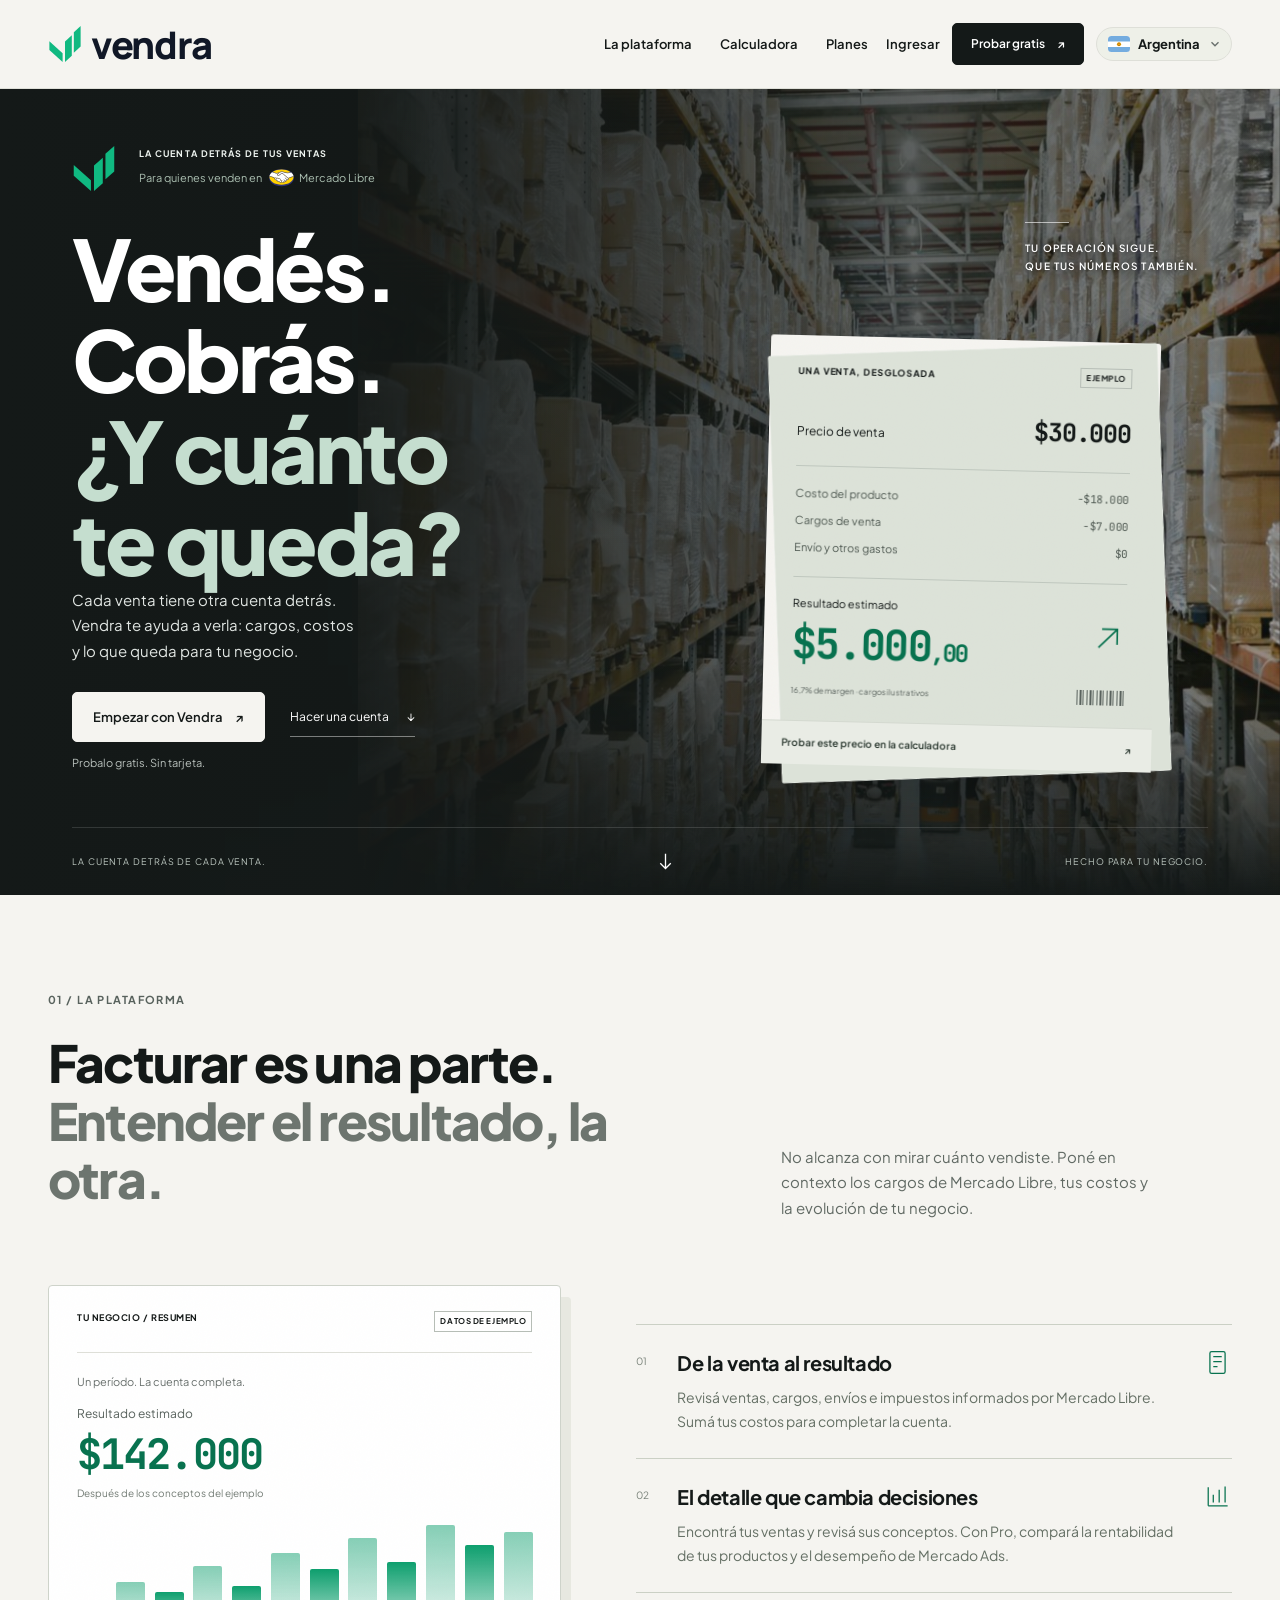
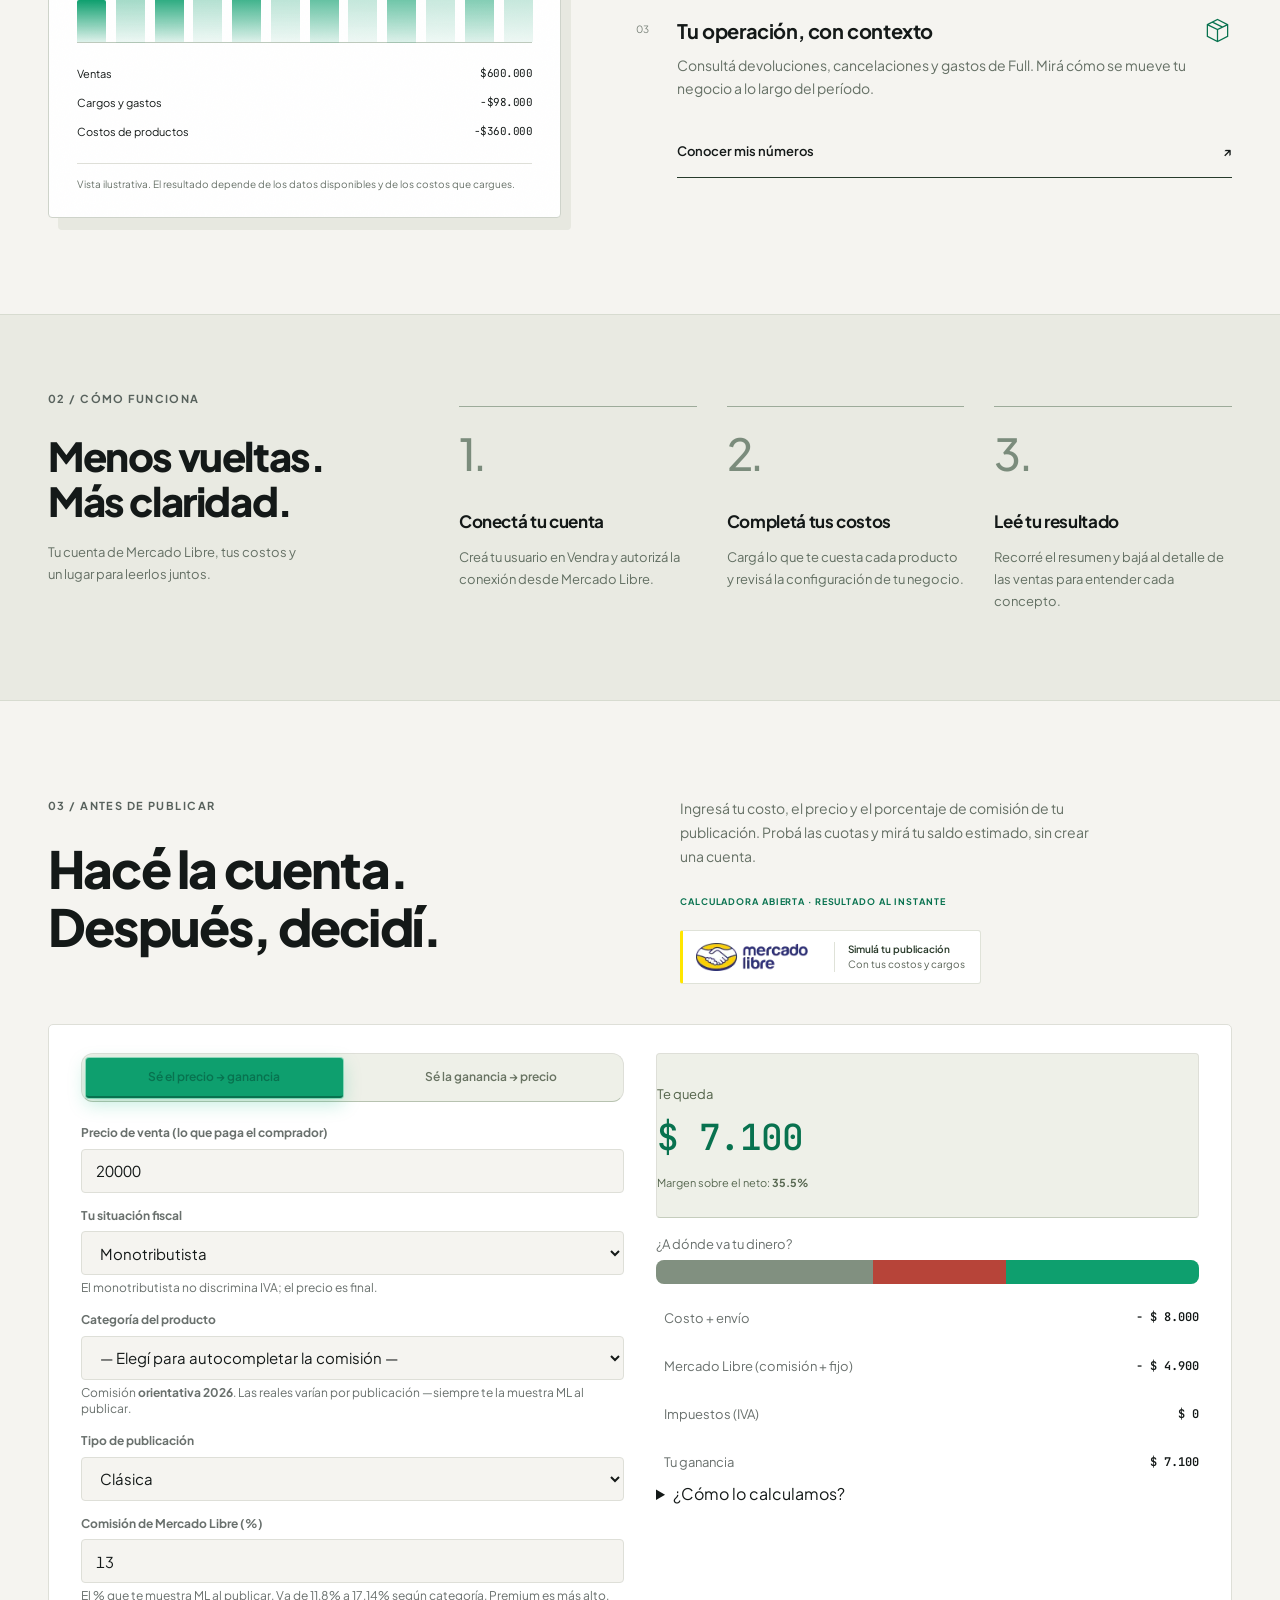
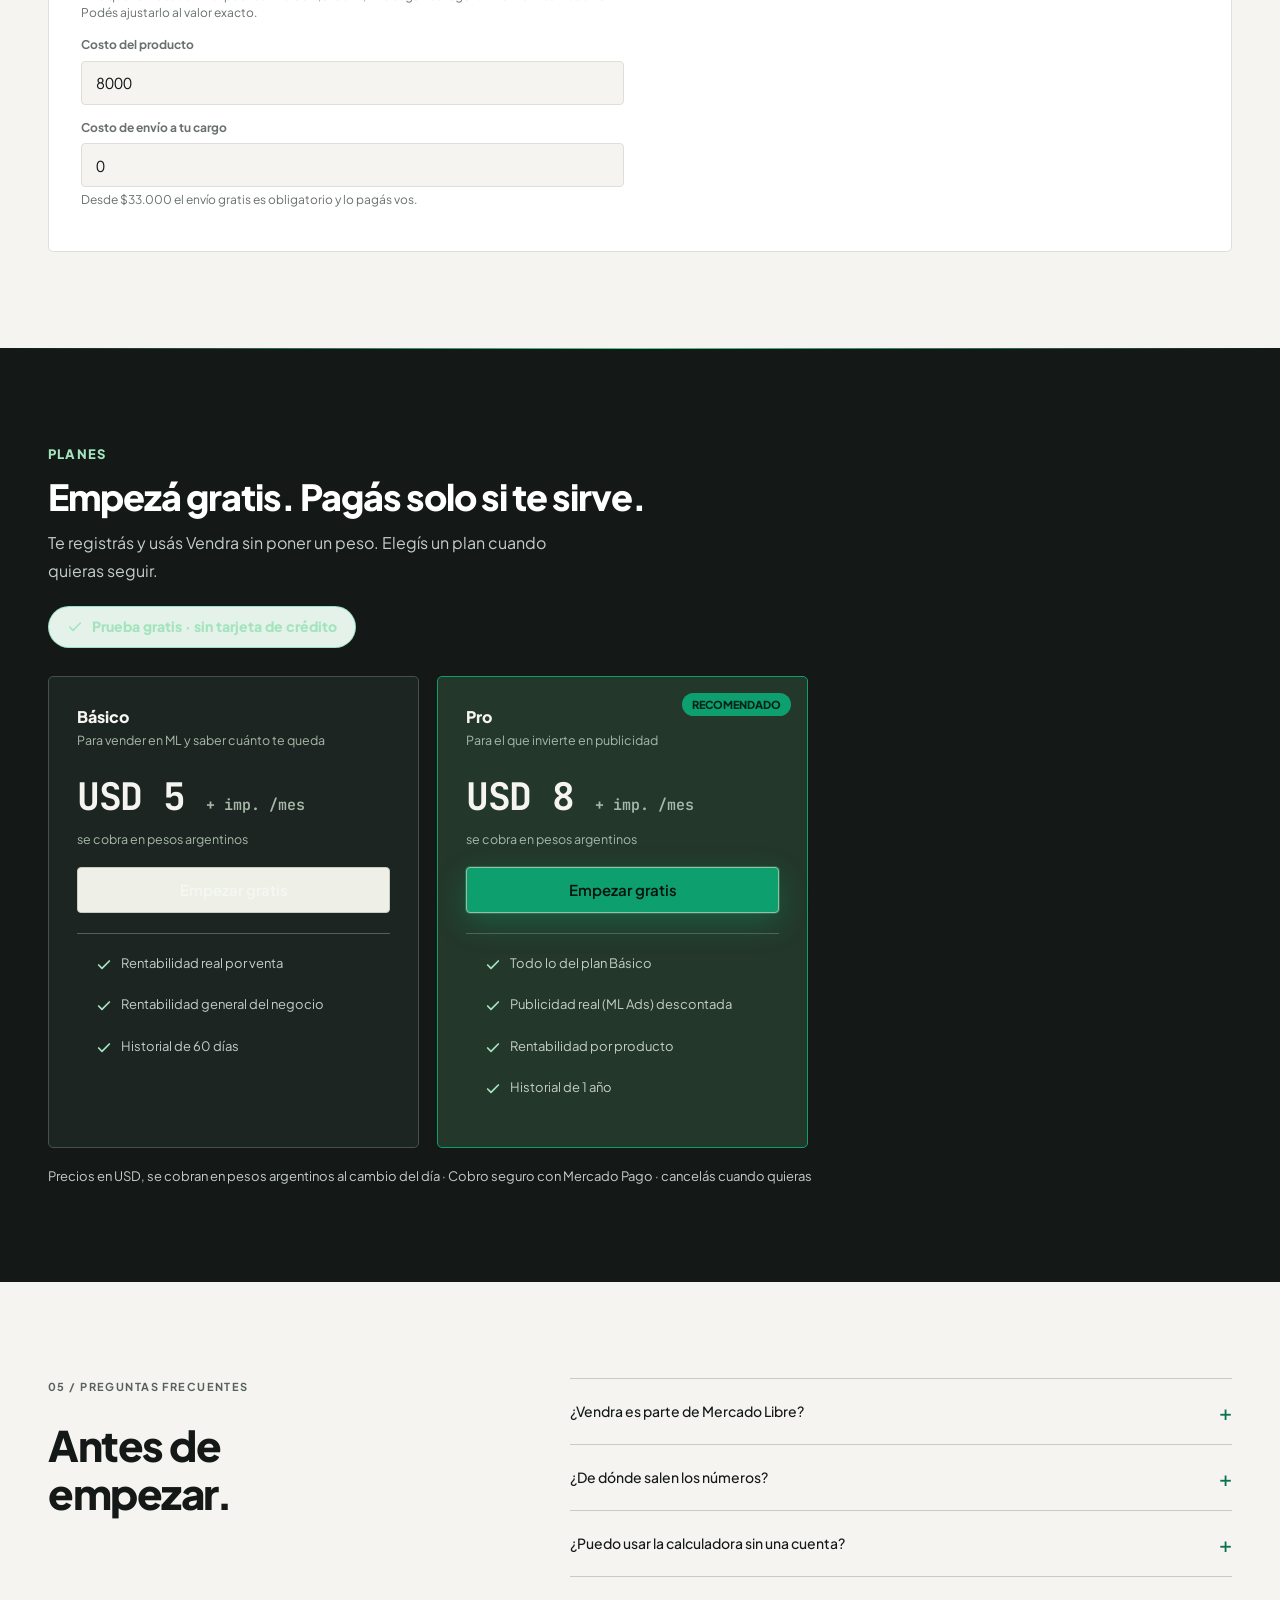
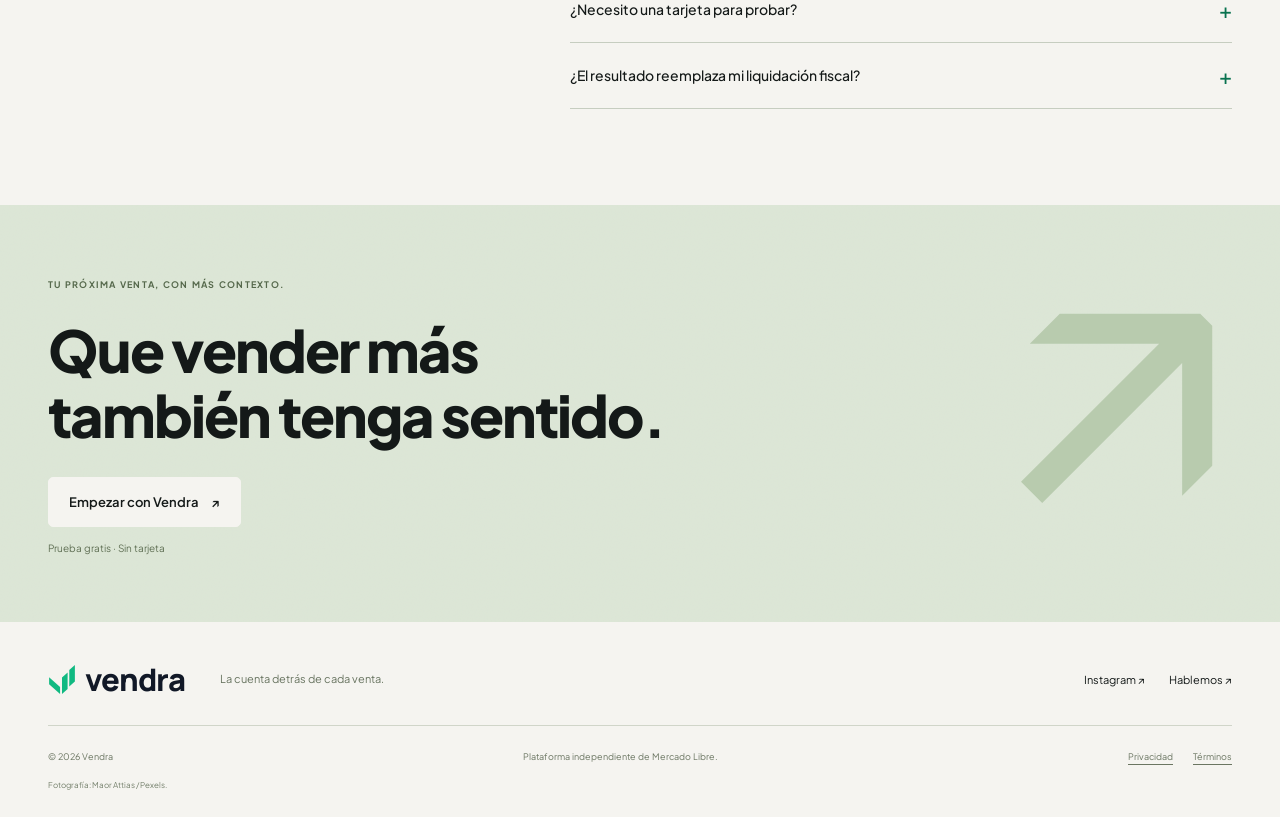
==== commit 6e89b8a9: "Aplicar la propuesta visual aprobada de Vendra Reemplaza la interpretación visual anterior por la co" ====
--- a/index.html
+++ b/index.html
@@ -55,600 +55,56 @@
 <link rel="preconnect" href="https://fonts.googleapis.com">
 <link rel="preconnect" href="https://fonts.gstatic.com" crossorigin>
 <link href="https://fonts.googleapis.com/css2?family=Manrope:wght@800&family=Plus+Jakarta+Sans:wght@400;500;600;700;800&display=swap" rel="stylesheet">
-<style>
-  :root{
-    --bg:#0A0A0C;--surface:#141417;--surface-2:#1C1C21;--elev:#1F1F25;
-    --line:rgba(255,255,255,.07);--line-2:rgba(255,255,255,.12);
-    --text:#F4F4F5;--text-2:#A1A1AA;--text-3:#71717A;
-    --verde:#10B981;--verde-2:#34D399;--verde-bg:rgba(16,185,129,.14);
-    --coral:#FB7185;--coral-2:#F43F5E;--coral-bg:rgba(251,113,133,.13);
-    --amber:#FBBF24;--amber-bg:rgba(251,191,36,.13);
-    --slate:#94A3B8;
-    --radius:14px;
-    --font-ui:'Plus Jakarta Sans',system-ui,sans-serif;
-    --font-logo:'Manrope',system-ui,sans-serif;
-  }
-  *{box-sizing:border-box;margin:0;padding:0}
-  html{overflow-x:hidden}
-  body{font-family:var(--font-ui);background:radial-gradient(900px 520px at 15% -6%,rgba(16,185,129,.14),transparent 60%) fixed,var(--bg);color:var(--text);line-height:1.55;-webkit-font-smoothing:antialiased;min-height:100vh;overflow-x:hidden}
-  .num{font-variant-numeric:tabular-nums;letter-spacing:-.01em}
-  .wrap{max-width:1040px;margin:0 auto;padding:0 20px}
-
-  header{display:flex;align-items:center;justify-content:space-between;padding:22px 0}
-  .logo{display:flex;align-items:center;gap:12px;font-family:var(--font-logo);font-size:39px;font-weight:800;letter-spacing:-.7px}
-  .logo svg{display:block;width:43px;height:43px}
-  .login{font-size:13px;color:var(--text-2);text-decoration:none;font-weight:600;padding:6px 12px;border:1px solid var(--line);border-radius:9px;transition:.15s;white-space:nowrap}
-  .login:hover{color:var(--text);border-color:var(--line-2)}
-  .login .t-sm,.reg-top .t-sm{display:none}
-
-  .hero{text-align:center;padding:44px 0 24px}
-  .hero h1{font-size:40px;font-weight:800;letter-spacing:-1.2px;line-height:1.12;max-width:740px;margin:0 auto}
-  .hero h1 em{font-style:normal;color:var(--verde-2)}
-  .hero p{font-size:17px;color:var(--text-2);max-width:560px;margin:16px auto 0}
-  /* ---- Selector de país / región donde opera Vendra ---- */
-  .flag{border-radius:3.5px;display:block;flex:none;box-shadow:inset 0 0 0 1px rgba(0,0,0,.18);background:#fff}
-  .pais-sel{position:relative;flex:none}
-  .pais-pill{display:inline-flex;align-items:center;gap:8px;height:34px;padding:0 9px 0 11px;background:var(--surface-2);border:1px solid var(--line);border-radius:99px;font-family:inherit;font-size:13px;font-weight:700;color:var(--text);cursor:pointer;transition:.15s;white-space:nowrap}
-  .pais-pill:hover{border-color:var(--line-2)}
-  .pais-pill .flag{width:22px;height:16.5px}
-  .pais-pill .chev{width:14px;height:14px;stroke:currentColor;fill:none;stroke-width:2.4;color:var(--text-3);transition:transform .18s}
-  .pais-sel.open .pais-pill .chev{transform:rotate(180deg)}
-  .pais-menu{position:absolute;top:calc(100% + 8px);right:0;z-index:80;min-width:216px;background:var(--surface);border:1px solid var(--line-2);border-radius:14px;box-shadow:0 18px 50px rgba(0,0,0,.55);padding:6px;display:none}
-  .pais-sel.open .pais-menu{display:block;animation:paisIn .16s ease both}
-  @keyframes paisIn{from{opacity:0;transform:translateY(-6px)}to{opacity:1;transform:none}}
-  .pais-head{font-size:11px;font-weight:700;color:var(--text-3);padding:7px 10px 5px;text-transform:uppercase;letter-spacing:.05em}
-  .pais-opt{display:flex;align-items:center;gap:10px;width:100%;text-align:left;background:none;border:none;border-radius:10px;padding:9px 10px;font-family:inherit;font-size:14px;font-weight:700;color:var(--text);cursor:pointer;transition:background .12s}
-  .pais-opt:hover:not([disabled]){background:var(--surface-2)}
-  .pais-opt .flag{width:23px;height:17.25px}
-  .pais-opt .nm{flex:1}
-  .pais-opt .tick{width:16px;height:16px;stroke:var(--verde-2);fill:none;stroke-width:2.6;flex:none}
-  .pais-opt[disabled]{cursor:default;color:var(--text-3)}
-  .pais-opt[disabled] .flag{opacity:.55;filter:grayscale(.45)}
-  .pais-soon{margin-left:auto;font-size:10px;font-weight:800;letter-spacing:.04em;text-transform:uppercase;color:var(--amber);background:var(--amber-bg);border-radius:99px;padding:3px 8px;white-space:nowrap}
-  @media(max-width:520px){.pais-menu{position:fixed;top:62px;right:14px;left:auto;min-width:0;width:min(230px,calc(100vw - 28px))}}
-
-  .calc{background:var(--surface);border:1px solid var(--line);border-radius:20px;padding:28px;margin:22px 0;display:grid;grid-template-columns:1fr 1fr;gap:32px;box-shadow:0 24px 60px rgba(0,0,0,.45)}
-  @media(max-width:760px){.calc{grid-template-columns:1fr;gap:24px;padding:22px}.hero h1{font-size:30px}.hero p{font-size:15px}}
-
-  .modos{display:flex;background:var(--surface-2);border:1px solid var(--line);border-radius:12px;padding:4px;margin-bottom:18px}
-  .modos button{flex:1;height:40px;border:none;background:transparent;border-radius:9px;font-family:inherit;font-size:14px;font-weight:700;color:var(--text-3);cursor:pointer;transition:background .15s,color .15s}
-  .modos button.on{background:var(--verde);color:#05130E;box-shadow:0 0 0 1px rgba(16,185,129,.4),0 6px 18px rgba(16,185,129,.25)}
-
-  .campo{margin-bottom:14px}
-  .campo label{display:block;font-size:13px;font-weight:700;color:var(--text-2);margin-bottom:6px}
-  .campo input,.campo select{width:100%;height:44px;border:1px solid var(--line);border-radius:11px;padding:0 14px;font-family:inherit;font-size:15px;color:var(--text);background:var(--surface-2);transition:border-color .15s,box-shadow .15s}
-  .campo input{font-variant-numeric:tabular-nums}
-  .campo select option{background:var(--surface);color:var(--text)}
-  .campo input:focus,.campo select:focus{outline:none;border-color:var(--verde);box-shadow:0 0 0 3px rgba(16,185,129,.16)}
-  .campo input::placeholder{color:var(--text-3)}
-  .ayuda{font-size:12px;color:var(--text-3);margin-top:5px;line-height:1.4}
-  .oculto{display:none}
-
-  .resultado{background:var(--surface-2);border:1px solid var(--line);border-radius:14px;padding:20px;margin-bottom:16px}
-  .resultado .lbl{font-size:13px;color:var(--text-2);margin-bottom:4px}
-  .resultado .monto{font-variant-numeric:tabular-nums;font-size:36px;font-weight:800;letter-spacing:-1.2px;color:var(--verde-2)}
-  .resultado .sub{font-size:14px;color:var(--text-2);margin-top:6px}
-
-  .quelbl{font-size:13px;color:var(--text-3);margin-bottom:6px}
-  .barra{display:flex;height:24px;border-radius:8px;overflow:hidden;margin:0 0 14px;background:var(--surface-2)}
-  .barra div{transition:width .25s}
-  .leyenda{display:grid;gap:8px;font-size:13px}
-  .leyenda .fila{display:flex;justify-content:space-between;align-items:center}
-  .leyenda .izq{color:var(--text-2);display:flex;align-items:center;gap:8px}
-  .leyenda .val{font-variant-numeric:tabular-nums;font-weight:600}
-  .costo{color:var(--coral)}
-  .ganancia{color:var(--verde-2)}
-  .punto{width:11px;height:11px;border-radius:3px;display:inline-block;flex:none}
-  .comofunc{font-size:12px;color:var(--text-3);margin-top:16px;line-height:1.5}
-  .comofunc summary{cursor:pointer;font-weight:700;color:var(--text-2)}
-  .comofunc summary:hover{color:var(--text)}
-  .comofunc p{margin-top:8px}
-
-  .captura{background:var(--surface);border:1px solid rgba(16,185,129,.4);box-shadow:0 0 0 1px rgba(16,185,129,.1),0 20px 50px rgba(16,185,129,.08);border-radius:20px;padding:34px;margin:30px 0;text-align:center}
-  .captura h2{font-size:24px;font-weight:800;margin-bottom:8px;letter-spacing:-.5px}
-  .captura p{color:var(--text-2);font-size:15px;max-width:460px;margin:0 auto 22px}
-  .form{display:flex;gap:10px;max-width:440px;margin:0 auto}
-  @media(max-width:520px){.form{flex-direction:column}}
-  .form input{flex:1;height:50px;border:1px solid var(--line);border-radius:12px;padding:0 16px;font-family:inherit;font-size:15px;background:var(--surface-2);color:var(--text);transition:.15s}
-  .form input::placeholder{color:var(--text-3)}
-  .form input:focus{outline:none;border-color:var(--verde);box-shadow:0 0 0 3px rgba(16,185,129,.16)}
-  .form button{height:50px;padding:0 26px;border:none;border-radius:12px;background:var(--verde);color:#05130E;font-family:inherit;font-size:15px;font-weight:700;cursor:pointer;transition:.15s;white-space:nowrap;box-shadow:0 0 0 1px rgba(16,185,129,.4),0 8px 24px rgba(16,185,129,.28)}
-  .form button:hover{background:var(--verde-2)}
-  .form button:disabled{opacity:.6;cursor:default}
-  .aviso{margin-top:14px;font-size:14px;min-height:20px}
-  .aviso.ok{color:var(--verde-2)}
-  .aviso.err{color:var(--coral)}
-
-  .benes{display:grid;grid-template-columns:repeat(3,1fr);gap:16px;margin:36px 0}
-  @media(max-width:640px){.benes{grid-template-columns:1fr;gap:12px}}
-  .bene{background:var(--surface);border:1px solid var(--line);border-radius:16px;padding:22px;text-align:center;transition:border-color .15s,transform .15s}
-  .bene:hover{border-color:var(--line-2);transform:translateY(-2px)}
-  .bene .ico{width:38px;height:38px;border-radius:11px;background:var(--verde-bg);color:var(--verde-2);display:flex;align-items:center;justify-content:center;margin:0 auto 12px}
-  .bene .ico svg{stroke:currentColor;fill:none;stroke-width:1.8;stroke-linecap:round;stroke-linejoin:round}
-  .bene h3{font-size:16px;font-weight:800;margin-bottom:4px}
-  .bene p{font-size:14px;color:var(--text-2)}
-
-  /* ---- CTAs ---- */
-  .btn-cta{display:inline-flex;align-items:center;justify-content:center;gap:9px;height:52px;padding:0 26px;border-radius:13px;font-family:inherit;font-size:16px;font-weight:800;cursor:pointer;text-decoration:none;transition:.15s;border:1px solid transparent;white-space:nowrap}
-  .btn-cta.primary{background:var(--verde);color:#05130E;box-shadow:0 0 0 1px rgba(16,185,129,.4),0 10px 30px rgba(16,185,129,.28)}
-  .btn-cta.primary:hover{background:var(--verde-2);transform:translateY(-1px)}
-  .btn-cta.ghost{background:var(--surface-2);color:var(--text);border-color:var(--line-2)}
-  .btn-cta.ghost:hover{border-color:var(--verde);color:var(--verde-2)}
-  .reg-top{display:inline-flex;align-items:center;height:34px;padding:0 14px;border-radius:9px;background:var(--verde);color:#05130E;font-weight:700;font-size:13px;text-decoration:none;transition:.15s}
-  .reg-top:hover{background:var(--verde-2)}
-  .nav-actions{display:flex;align-items:center;gap:10px}
-  @media(max-width:560px){
-    header{padding:14px 0}
-    /* Vendra destaca: logo grande a la izquierda */
-    .logo{font-size:28px;gap:9px}
-    .logo svg{width:31px;height:31px}
-    /* A la derecha, liviano: solo la banderita + un botón. "Iniciar sesión" se
-       accede desde la pantalla de registro (tiene switch "¿Ya tenés cuenta?"). */
-    .nav-actions{gap:9px}
-    .pais-pill{padding:0 9px;gap:0}
-    .pais-pill .pais-nm,.pais-pill .chev{display:none}
-    .login{display:none}
-    .reg-top .t-lg{display:none}
-    .reg-top .t-sm{display:inline}
-    .reg-top{height:34px;font-size:13px;padding:0 15px}
-  }
-
-  .cta-row{display:flex;gap:12px;justify-content:center;flex-wrap:wrap;margin-top:26px}
-  .trust{display:flex;gap:8px 20px;justify-content:center;flex-wrap:wrap;margin-top:18px;font-size:13.5px;color:var(--text-2);font-weight:600}
-  .trust span{display:inline-flex;align-items:center;gap:7px}
-  .trust svg{color:var(--verde-2);flex:none}
-
-  /* ---- Product shot (browser frame + dashboard mock) ---- */
-  .shotwrap{margin:34px 0 8px;position:relative}
-  .shotwrap::before{content:"";position:absolute;inset:auto 6% -30px 6%;height:120px;background:radial-gradient(60% 100% at 50% 0,rgba(16,185,129,.22),transparent 70%);filter:blur(20px);z-index:-1}
-  .shot{max-width:980px;margin:0 auto;border-radius:16px;border:1px solid var(--line-2);background:var(--surface);box-shadow:0 40px 100px rgba(0,0,0,.6);overflow:hidden}
-  .shot-bar{display:flex;align-items:center;gap:8px;padding:12px 15px;border-bottom:1px solid var(--line);background:var(--surface-2)}
-  .shot-bar i{width:11px;height:11px;border-radius:50%;background:#3a3a42;display:block}
-  .shot-url{margin-left:12px;font-size:12px;color:var(--text-3);background:var(--bg);border:1px solid var(--line);border-radius:8px;padding:5px 14px;display:flex;align-items:center;gap:8px;font-weight:600}
-  .shot-url svg{color:var(--verde-2)}
-  .mk{padding:24px 24px 26px}
-  .mk-top{display:flex;justify-content:space-between;align-items:flex-start;gap:16px;flex-wrap:wrap;margin-bottom:18px}
-  .mk-top h3{font-size:23px;font-weight:800;letter-spacing:-.7px}
-  .mk-top .mk-sub{font-size:13.5px;color:var(--text-2);margin-top:3px}
-  .mk-sync{display:inline-flex;align-items:center;gap:7px;font-size:12px;font-weight:700;color:var(--verde-2);background:var(--verde-bg);border-radius:99px;padding:6px 12px;white-space:nowrap}
-  .mk-sync i{width:7px;height:7px;border-radius:50%;background:var(--verde-2);display:block;box-shadow:0 0 0 3px rgba(16,185,129,.2)}
-  /* Tarjetas del mockup — replican las .kpi de la app real (app.html) */
-  .mk-grid{display:grid;grid-template-columns:repeat(3,1fr);gap:12px}
-  .mk-kpi{background:var(--surface-2);border:1px solid var(--line);border-radius:14px;padding:15px 16px;position:relative}
-  .mk-kpi.accent{border-color:rgba(16,185,129,.4);box-shadow:0 0 0 1px rgba(16,185,129,.12),0 10px 34px rgba(16,185,129,.08)}
-  .mk-ktop{display:flex;align-items:center;gap:8px;min-height:24px}
-  .mk-chip{width:24px;height:24px;border-radius:7px;display:flex;align-items:center;justify-content:center;flex:none}
-  .mk-chip svg{fill:none;stroke:currentColor;stroke-width:1.9;stroke-linecap:round;stroke-linejoin:round}
-  .mk-chip.green{background:var(--verde-bg);color:var(--verde-2)}
-  .mk-chip.coral{background:var(--coral-bg);color:var(--coral)}
-  .mk-chip.slate{background:rgba(255,255,255,.06);color:var(--text-2)}
-  .mk-kpi .k{font-size:12.5px;color:var(--text-2);font-weight:600}
-  .mk-kpi .v{font-size:23px;font-weight:800;letter-spacing:-.6px;margin-top:10px;color:var(--text);font-variant-numeric:tabular-nums;white-space:nowrap}
-  .mk-kpi .v.verde{color:var(--verde-2)} .mk-kpi .v.coral{color:var(--coral)}
-  .mk-kpi .d{font-size:12px;margin-top:6px;color:var(--text-3);white-space:nowrap;overflow:hidden;text-overflow:ellipsis}
-  .mk-kpi .spark{margin-top:12px;display:block}
-  .mk-kpi .info{position:absolute;top:13px;right:13px;width:15px;height:15px;border-radius:50%;border:1px solid var(--line-2);color:var(--text-3);font-size:10px;font-weight:700;display:flex;align-items:center;justify-content:center}
-  @media(max-width:760px){.mk-grid{grid-template-columns:1fr 1fr}.mk-top h3{font-size:19px}}
-  @media(max-width:440px){.mk-grid{grid-template-columns:1fr 1fr;gap:9px}.mk-kpi .v{font-size:20px}}
-
-  /* ---- Section heads ---- */
-  .sec-head{text-align:center;max-width:660px;margin:0 auto}
-  .sec-head .kick{color:var(--verde-2);font-weight:800;font-size:13px;text-transform:uppercase;letter-spacing:.09em}
-  .sec-head h2{font-size:32px;font-weight:800;letter-spacing:-1px;line-height:1.15;margin:12px 0 0}
-  .sec-head p{color:var(--text-2);font-size:16px;margin:12px auto 0;max-width:520px}
-  @media(max-width:640px){.sec-head h2{font-size:25px}}
-
-  /* ---- Features ---- */
-  .feat{display:grid;grid-template-columns:repeat(3,1fr);gap:16px;margin:30px 0 8px}
-  @media(max-width:760px){.feat{grid-template-columns:1fr}}
-  .fcard{background:var(--surface);border:1px solid var(--line);border-radius:18px;padding:26px;transition:border-color .15s,transform .15s}
-  .fcard:hover{border-color:var(--line-2);transform:translateY(-2px)}
-  .fcard .ico{width:42px;height:42px;border-radius:12px;background:var(--verde-bg);color:var(--verde-2);display:flex;align-items:center;justify-content:center;margin-bottom:16px}
-  .fcard .ico svg{stroke:currentColor;fill:none;stroke-width:1.8;stroke-linecap:round;stroke-linejoin:round}
-  .fcard h3{font-size:17px;font-weight:800;margin-bottom:7px}
-  .fcard p{font-size:14.5px;color:var(--text-2);line-height:1.5}
-
-  /* ---- Planes ---- */
-  .trial-pill{display:inline-flex;align-items:center;gap:9px;margin:22px auto 0;background:var(--verde-bg);border:1px solid rgba(16,185,129,.35);color:var(--verde-2);font-weight:800;font-size:14px;padding:9px 18px;border-radius:99px}
-  .planes{display:grid;grid-template-columns:1fr 1fr;gap:18px;max-width:760px;margin:28px auto 0;align-items:stretch}
-  @media(max-width:640px){.planes{grid-template-columns:1fr}}
-  .plan{background:var(--surface);border:1px solid var(--line);border-radius:20px;padding:28px;display:flex;flex-direction:column}
-  .plan.rec{border-color:var(--verde);box-shadow:0 0 0 1px var(--verde) inset,0 24px 60px rgba(16,185,129,.12);position:relative}
-  .plan .badge-rec{position:absolute;top:16px;right:16px;background:var(--verde);color:#04231A;font-size:11px;font-weight:800;padding:3px 10px;border-radius:99px}
-  .plan .pname{font-weight:800;font-size:16px}
-  .plan .ptag{color:var(--text-3);font-size:12.5px;margin-top:2px}
-  .plan .price{font-size:38px;font-weight:800;letter-spacing:-1.5px;margin:16px 0 0;font-variant-numeric:tabular-nums}
-  .plan .price small{font-size:15px;color:var(--text-3);font-weight:600;letter-spacing:0}
-  .plan .pcta{margin:18px 0 0}
-  .plan ul{list-style:none;padding:0;margin:18px 0 0;display:flex;flex-direction:column;gap:11px;font-size:14px;color:var(--text-2)}
-  .plan li{display:flex;gap:9px;align-items:flex-start;line-height:1.4}
-  .plan li svg{flex:none;margin-top:3px;color:var(--verde-2)}
-  .planes-foot{text-align:center;font-size:13px;color:var(--text-3);margin-top:18px}
-
-  /* ---- Pasos ---- */
-  .pasos{display:grid;grid-template-columns:repeat(3,1fr);gap:20px;margin:38px 0 8px;position:relative}
-  @media(max-width:760px){.pasos{grid-template-columns:1fr;gap:28px}}
-  @media(min-width:761px){.pasos::before{content:"";position:absolute;top:24px;left:17%;right:17%;height:2px;background:linear-gradient(90deg,transparent,var(--line-2) 22%,var(--line-2) 78%,transparent);z-index:0}}
-  .paso{background:transparent;border:none;padding:0 8px;text-align:center;position:relative;z-index:1}
-  .paso .n{width:48px;height:48px;border-radius:15px;background:var(--verde-bg);border:1px solid rgba(16,185,129,.3);color:var(--verde-2);font-weight:800;font-size:18px;display:flex;align-items:center;justify-content:center;margin:0 auto 16px;box-shadow:0 0 0 7px var(--bg)}
-  .paso h3{font-size:16px;font-weight:800;margin-bottom:6px}
-  .paso p{font-size:14px;color:var(--text-2);line-height:1.5;max-width:230px;margin:0 auto}
-
-  /* ---- Final CTA ---- */
-  .finalcta{text-align:center;background:var(--surface);border:1px solid rgba(16,185,129,.4);box-shadow:0 0 0 1px rgba(16,185,129,.08),0 30px 70px rgba(16,185,129,.08);border-radius:24px;padding:52px 28px;margin:34px 0}
-  .finalcta h2{font-size:30px;font-weight:800;letter-spacing:-1px;line-height:1.15;max-width:560px;margin:0 auto}
-  .finalcta p{color:var(--text-2);font-size:16px;max-width:480px;margin:14px auto 0}
-  @media(max-width:640px){.finalcta{padding:38px 20px}.finalcta h2{font-size:24px}}
-
-  .sec{margin:64px 0}
-  @media(max-width:640px){.sec{margin:48px 0}}
-  .band{position:relative;margin:0;padding:66px 0}
-  .band::before{content:"";position:absolute;inset:0;left:50%;width:100vw;transform:translateX(-50%);background:linear-gradient(180deg,rgba(28,28,33,.7),rgba(20,20,23,.28));border-top:1px solid var(--line);border-bottom:1px solid var(--line);z-index:-1}
-  @media(max-width:640px){.band{padding:48px 0}}
-
-  footer{border-top:1px solid var(--line);margin-top:20px;padding:30px 0 46px;text-align:center;color:var(--text-3);font-size:13px}
-  footer a{color:var(--text-2);text-decoration:none}
-  footer a:hover{color:var(--text)}
-  .foot-inner{display:flex;flex-direction:column;align-items:center;gap:15px}
-  .foot-links{display:flex;align-items:center;gap:12px;flex-wrap:wrap;justify-content:center}
-  .foot-links a{display:inline-flex;align-items:center;gap:8px;padding:8px 14px;border:1px solid var(--line);border-radius:99px;font-size:13.5px;font-weight:600;transition:.15s}
-  .foot-links a:hover{border-color:var(--line-2);background:rgba(255,255,255,.03)}
-  .foot-links a svg{width:17px;height:17px;flex:none}
-  .foot-copy{color:var(--text-3);font-size:12.5px}
-
-  /* ===== Rediseño jul-2026: izquierda + duotono + gráficos ===== */
-  .hero{text-align:left;position:relative;border-radius:24px;padding:48px 32px 30px;overflow:hidden}
-  .hero>*{position:relative;z-index:1}
-  .hero::before{content:"";position:absolute;inset:0;z-index:0;border-radius:24px;background:linear-gradient(90deg,rgba(10,10,12,.95),rgba(10,10,12,.62) 52%,rgba(10,10,12,.4)),url('img/duo-hero.jpg') center/cover no-repeat}
-  .hero h1{margin-left:0;margin-right:0;max-width:660px}
-  .hero p{margin-left:0;margin-right:0;max-width:520px}
-  .cta-row{justify-content:flex-start}
-  .trust{justify-content:flex-start}
-  .sec-head{text-align:left;margin-left:0;margin-right:0;max-width:640px}
-  .sec-head p{margin-left:0;margin-right:0}
-  .paso{text-align:left}
-  .paso .n{margin:0 0 14px}
-  .paso p{max-width:none;margin:0}
-  @media(min-width:761px){.pasos::before{display:none}}
-  .trial-pill{margin:22px 0 0}
-  .planes{margin:28px 0 0}
-  .planes-foot{text-align:left}
-  .finalcta{text-align:left;position:relative;overflow:hidden}
-  .finalcta>*{position:relative;z-index:1}
-  .finalcta::before{content:"";position:absolute;inset:0;z-index:0;border-radius:24px;background:linear-gradient(90deg,rgba(10,10,12,.93),rgba(10,10,12,.6) 55%,rgba(10,10,12,.42)),url('img/duo-cta.jpg') center right/cover no-repeat}
-  .finalcta h2{margin-left:0;max-width:600px}.finalcta p{margin-left:0}.finalcta .cta-row{margin-top:22px}
-  @media(max-width:560px){.hero{padding:34px 20px 22px}}
-
-  /* Franja intermedia con imagen */
-  .insight-band{position:relative;overflow:hidden;border-radius:20px;margin:46px 0;padding:52px 32px}
-  .insight-band>*{position:relative;z-index:1}
-  .insight-band::before{content:"";position:absolute;inset:0;z-index:0;background:linear-gradient(90deg,rgba(10,10,12,.97),rgba(10,10,12,.82) 42%,rgba(10,10,12,.55)),url('img/duo-insight.jpg') 82% center/cover no-repeat}
-  .insight-band h2{font-size:clamp(24px,3.4vw,36px);font-weight:800;letter-spacing:-.6px;max-width:20ch;line-height:1.12}
-  .insight-band h2 em{font-style:normal;color:var(--verde-2)}
-  .insight-band p{color:var(--text-2);margin-top:12px;font-size:16px}
-  @media(max-width:560px){.insight-band{padding:38px 20px}.insight-band::before{background:linear-gradient(180deg,rgba(10,10,12,.72),rgba(10,10,12,.92)),url('img/duo-insight.jpg') center/cover no-repeat}}
-
-  /* Bento de gráficos */
-  .vx-bento{display:grid;grid-template-columns:repeat(6,1fr);gap:16px;margin:30px 0 0}
-  .vx-card{background:var(--surface);border:1px solid var(--line);border-radius:18px;padding:20px;overflow:hidden}
-  .vx-chart{grid-column:span 4}.vx-gauge{grid-column:span 2}.vx-casc{grid-column:span 3}.vx-roas{grid-column:span 3}.vx-dev{grid-column:span 3}.vx-flex{grid-column:span 3}
-  .vx-lbl{font-size:12px;color:var(--text-3);font-weight:700}
-  .vx-stat{font-size:25px;font-weight:800;margin-top:2px;letter-spacing:-.5px}
-  .vx-stat.g{color:var(--verde-2)}.vx-stat.r{color:var(--coral)}
-  .vx-legend{display:flex;gap:14px;font-size:11.5px;color:var(--text-3)}
-  .vx-legend i{display:inline-block;width:9px;height:3px;border-radius:2px;margin-right:5px;vertical-align:middle}
-  .vx-chart-head{display:flex;align-items:baseline;justify-content:space-between;gap:10px;margin-bottom:10px}
-  .vx-casc-rows{display:flex;flex-direction:column;gap:9px;margin-top:14px}
-  .vx-crow{display:grid;grid-template-columns:82px 1fr auto;align-items:center;gap:10px;font-size:12.5px}
-  .vx-crow .nm{color:var(--text-2)}
-  .vx-track{height:9px;border-radius:5px;background:var(--surface-2);overflow:hidden}
-  .vx-fill{height:100%;border-radius:5px}
-  .vx-crow .vv{color:var(--text-3);font-variant-numeric:tabular-nums;font-size:11.5px}
-  @media(max-width:760px){.vx-bento{grid-template-columns:repeat(2,1fr)}.vx-chart,.vx-gauge,.vx-casc,.vx-roas,.vx-dev,.vx-flex{grid-column:span 2}}
-  @media(max-width:460px){.vx-bento{grid-template-columns:1fr}.vx-chart,.vx-gauge,.vx-casc,.vx-roas,.vx-dev,.vx-flex{grid-column:span 1}}
-
-  /* Comparativa vs ML */
-  .vx-vs{margin-top:16px;border:1px solid var(--line-2);border-radius:18px;overflow:hidden;background:var(--surface)}
-  .vx-vs table{width:100%;border-collapse:collapse}
-  .vx-vs th,.vx-vs td{padding:14px 18px;text-align:left;font-size:14.5px;border-bottom:1px solid var(--line);vertical-align:middle}
-  .vx-vs thead th{font-size:13px;background:var(--surface-2);font-weight:800}
-  .vx-vs thead th.v{color:var(--verde-2)}
-  .vx-vs tbody tr:last-child td{border-bottom:none}
-  .vx-vs td.vx-lbl2{color:var(--text-3);font-weight:700;width:26%}
-  .vx-vs td.vx-ml{color:var(--text-2)}
-  .vx-vs td.vx-ve{color:var(--text);font-weight:600}
-  .vx-vs td.vx-ve::before{content:"";display:inline-block;width:7px;height:7px;border-radius:50%;background:var(--verde);margin-right:9px;vertical-align:middle}
-  .vx-x{color:var(--coral);margin-right:6px;font-weight:800}
-  @media(max-width:620px){
-    .vx-vs table,.vx-vs tbody,.vx-vs tr,.vx-vs td{display:block;width:auto}
-    .vx-vs thead{display:none}
-    .vx-vs tr{border-bottom:1px solid var(--line);padding:10px 0}
-    .vx-vs tr:last-child{border-bottom:none}
-    .vx-vs td{border:none;padding:3px 16px;font-size:14px}
-    .vx-vs td.vx-lbl2{width:auto;font-size:12px;text-transform:uppercase;letter-spacing:.03em;padding-top:10px}
-    .vx-vs td.vx-ml::before{content:"ML: ";color:var(--text-3);font-weight:700}
-    .vx-vs td.vx-ve::before{content:"Vendra: ";background:none;width:auto;height:auto;color:var(--verde-2);font-weight:800;margin-right:0}
-  }
-
-  /* Fix mobile: el mockup del panel entra sin cortarse en pantallas chicas */
-  @media(max-width:440px){
-    .hero{padding:32px 16px 20px}
-    .mk{padding:16px 14px 18px}
-    .mk-kpi{padding:12px 12px}
-    .mk-kpi .v{font-size:16px}
-    .mk-kpi .d{font-size:11px;white-space:normal}
-    .insight-band{padding:34px 18px}
-  }
-
-  /* Alinear el cuerpo con el hero (mismo inset de 32px en desktop) — pedido Rosaint 19-jul */
-  @media(min-width:641px){
-    .sec{padding-left:32px;padding-right:32px}
-    .band{padding-left:32px;padding-right:32px}
-    #calc{padding-left:32px;padding-right:32px}
-    .calc{padding-left:32px;padding-right:32px}
-    .finalcta{padding-left:32px;padding-right:32px}
-  }
-</style>
-<link rel="stylesheet" href="visual/vendra.css?v=20261120">
-<script src="visual/vendra.js?v=20261120"></script>
-</head>
-<body>
-<div class="wrap">
-
-  <header>
-    <div class="logo">
-      <svg width="27" height="27" viewBox="0 -6 200 220" aria-hidden="true" fill="#10B981" stroke="#10B981" stroke-width="7" stroke-linejoin="round" stroke-linecap="round"><path d="M8 88 L86 158 L86 208 L8 138 Z"></path><path d="M100 90 L140 54 L140 172 L100 208 Z"></path><path d="M152 36 L192 0 L192 118 L152 154 Z"></path></svg>
-      <span>vendra</span>
-    </div>
-    <div class="nav-actions">
-      <div class="pais-sel" id="pais-sel"></div>
-      <a class="login" href="app.html"><span class="t-lg">Iniciar sesión</span><span class="t-sm">Ingresá</span></a>
-      <a class="reg-top" href="app.html#registro"><span class="t-lg">Registrate gratis</span><span class="t-sm">Registrate</span></a>
-    </div>
-  </header>
-
-  <section class="hero">
-    <div style="display:inline-flex;align-items:center;gap:8px;background:rgba(16,185,129,.14);color:#34D399;font-weight:700;font-size:13px;padding:6px 14px;border-radius:99px;margin-bottom:18px">
-      <svg viewBox="0 0 3704.25 2560.29" width="21" height="14.5" aria-hidden="true" style="flex:none"><path fill="currentColor" fill-rule="nonzero" d="M3704.25 1210.1c0,-665.37 -828.79,-1210.1 -1852.13,-1210.1 -1023.33,0 -1852.12,544.74 -1852.12,1210.1l0 70.04c0,708.17 723.73,1280.15 1852.12,1280.15 1132.29,0 1852.13,-571.98 1852.13,-1280.15l0 -70.04zm-66.15 0c0,626.46 -797.67,1136.18 -1778.2,1136.18 -980.53,0 -1778.19,-509.72 -1778.19,-1136.18 0,-626.46 797.66,-1136.18 1778.19,-1136.18 980.53,0 1778.2,509.72 1778.2,1136.18zm-789.88 120.62c-175.1,-151.75 -579.75,-505.83 -692.59,-587.54 -62.26,-46.69 -105.06,-73.93 -143.97,-81.71 -15.56,-3.89 -38.91,-11.67 -70.04,-11.67 -27.23,0 -58.36,3.9 -89.5,15.56 -70.04,23.35 -140.07,77.82 -210.11,132.3l-3.89 3.9c-62.26,50.58 -128.41,101.17 -178.98,112.84 -23.35,3.89 -42.8,7.78 -66.15,7.78 -54.48,0 -105.06,-15.56 -124.51,-38.91 -3.9,-3.89 0,-11.67 7.77,-19.45l155.65 -167.31c120.62,-120.62 233.46,-233.46 498.04,-241.24l11.68 0c163.42,0 326.85,73.93 346.3,81.71 155.65,73.93 311.28,112.84 470.82,112.84 167.31,0 338.51,-42.8 517.5,-124.51 -19.45,-15.57 -42.8,-35.03 -62.25,-50.58 -159.53,70.04 -307.4,101.17 -455.25,101.17 -147.86,0 -295.72,-35.02 -439.69,-105.06 -7.77,-3.89 -186.76,-89.5 -377.42,-89.5l-15.56 0c-221.79,3.9 -346.29,81.72 -428.02,151.76 -81.7,0 -151.74,23.34 -214,38.91 -54.47,15.56 -105.06,27.23 -151.75,27.23l-58.36 0c-54.47,0 -326.84,-66.14 -540.85,-151.75 -23.35,15.56 -42.8,31.13 -66.15,46.7 225.68,93.38 501.94,163.42 587.54,171.2 23.35,0 50.59,3.89 77.82,3.89 58.36,0 112.84,-15.56 171.2,-31.13 35.02,-7.78 70.04,-19.45 105.06,-27.24l-31.12 31.13 -155.65 171.2c-11.67,11.68 -38.91,46.7 -23.34,85.6 7.78,15.57 23.34,31.13 42.8,46.7 38.91,23.35 105.06,42.8 167.31,42.8 23.35,0 46.7,-3.89 66.15,-7.79 66.15,-15.56 136.18,-70.04 206.22,-128.4 58.36,-46.69 140.08,-105.06 202.33,-124.51 19.45,-3.9 38.91,-7.79 58.36,-7.79l15.56 0c42.8,3.89 81.71,19.46 155.64,73.94 128.41,97.27 700.39,595.32 704.28,599.21 0,0 35.01,31.12 35.01,85.6 0,27.24 -19.45,54.47 -46.69,73.93 -23.35,15.57 -50.58,23.35 -73.93,23.35 -38.91,0 -66.15,-19.46 -66.15,-19.46 0,0 -198.45,-178.99 -268.48,-241.24 -11.68,-11.68 -23.35,-19.46 -35.01,-19.46 -7.79,0 -11.68,3.88 -15.56,7.78 -11.68,15.56 0,35.01 15.56,46.69l229.56 229.57c0,0 27.24,27.24 31.14,62.26 0,38.91 -15.58,70.04 -54.48,93.38 -27.24,19.46 -54.48,27.24 -81.71,27.24 -35.03,0 -58.37,-15.56 -66.15,-19.45l-35.03 -31.13c-58.36,-58.37 -120.62,-120.62 -167.31,-155.65 -11.68,-7.77 -23.35,-19.45 -35.02,-19.45 -3.9,0 -11.67,0 -15.56,7.77 -3.9,3.9 -7.78,15.57 3.89,35.02 3.89,7.79 11.67,11.68 11.67,11.68l167.31 186.77c0,0 35.01,42.8 3.89,77.81l-7.77 7.78 -15.56 15.56c-27.25,23.35 -66.16,27.24 -81.72,27.24l-23.34 0c-15.56,-3.89 -27.23,-7.79 -35.02,-15.56 -7.78,-11.68 -93.39,-93.39 -163.42,-151.75 -7.79,-7.78 -19.45,-15.56 -31.13,-15.56 -3.89,0 -11.68,3.88 -15.56,7.77 -11.68,15.56 7.77,38.91 15.56,46.7l143.96 155.64c0,0 0,3.89 -3.89,11.68 -3.89,7.77 -23.35,23.35 -73.93,31.12l-19.46 0c-54.48,0 -108.95,-27.23 -140.08,-42.8 11.68,-27.24 19.46,-58.36 19.46,-89.5 0,-116.73 -93.39,-210.11 -210.12,-210.11l-7.78 0c3.89,-54.48 -3.9,-155.64 -108.95,-198.44 -31.13,-11.67 -58.37,-19.46 -89.49,-19.46 -23.35,0 -42.8,3.89 -66.15,11.68 -23.34,-42.8 -58.36,-73.94 -105.05,-89.5 -27.24,-7.78 -50.59,-11.67 -77.82,-11.67 -42.8,0 -81.71,11.67 -116.73,38.91 -33.98,-41.83 -85.03,-66.15 -138.93,-66.15 -0.38,0 -0.76,0 -1.13,0 -46.7,0 -93.39,19.46 -124.52,50.59 -42.8,-35.02 -217.89,-143.97 -688.71,-252.92 -23.35,-3.89 -73.92,-19.45 -105.06,-31.13 -3.89,23.35 -7.78,50.58 -11.67,77.82 0,0 85.6,19.45 105.05,23.34 478.59,105.06 638.13,217.89 665.36,237.35 -7.78,23.35 -11.67,46.69 -11.67,70.04 0,101.16 81.71,178.98 178.98,178.98 11.68,0 23.35,0 35.02,-3.89 15.57,73.92 62.26,128.4 136.19,155.64 23.34,7.78 42.8,11.68 62.25,11.68 11.68,0 27.24,0 42.8,-3.9 11.68,35.02 42.81,77.82 112.84,105.06 23.35,11.68 46.7,15.56 70.04,15.56 19.45,0 38.91,-3.89 54.48,-11.68 31.13,77.82 108.94,132.3 194.55,132.3 58.36,0 112.84,-23.35 151.75,-66.15 35.01,19.46 105.05,54.48 178.98,54.48l27.24 0.01c73.93,-7.79 105.05,-38.91 120.61,-58.36 3.9,-3.9 3.9,-7.79 7.79,-11.68 15.56,3.89 35.02,7.78 58.36,7.78 38.91,0 77.82,-11.67 116.73,-42.8 38.91,-27.24 66.15,-66.15 66.15,-101.16 11.68,3.89 27.24,3.89 38.91,3.89 38.91,0 81.72,-11.68 120.62,-38.91 73.94,-46.69 85.61,-112.84 85.61,-151.75 11.67,3.89 27.23,3.89 38.91,3.89 38.91,0 77.82,-11.67 112.85,-35.01 46.69,-31.13 73.93,-73.94 77.81,-124.51 3.9,-35.02 -7.77,-70.04 -23.34,-101.17 124.51,-54.47 404.66,-155.64 739.29,-233.46 0,-27.24 -3.9,-50.58 -11.68,-77.82 -400.77,85.6 -700.38,214 -774.32,249.02l0 0zm-1134.44 656.15c-77.82,0 -140.08,-62.25 -143.97,-140.07 0,-7.78 0,-23.34 -15.57,-23.34 -7.77,0 -11.66,3.89 -19.45,7.78 -15.56,15.56 -38.91,31.13 -70.04,31.13 -15.56,0 -31.13,-3.89 -46.7,-11.67 -81.71,-35.02 -85.6,-89.5 -81.71,-112.85 0,-7.78 0,-11.67 -3.89,-15.56l-3.89 -3.89 -3.89 0c-3.9,0 -7.79,0 -15.56,7.78 -23.35,15.56 -46.7,23.35 -70.04,23.35 -11.68,0 -27.24,-3.89 -38.91,-7.79 -108.95,-42.8 -101.17,-143.96 -93.39,-175.09 0,-7.78 0,-11.68 -3.9,-15.56l-7.78 -7.79 -7.78 7.79c-23.35,19.45 -50.58,31.13 -77.82,31.13 -62.25,0 -112.84,-50.58 -112.84,-112.84 0,-62.26 50.58,-112.84 112.84,-112.84 54.47,0 105.06,42.79 112.84,97.27l3.9 31.13 15.56 -27.24c0,-3.9 46.7,-73.93 132.3,-70.04 15.56,0 31.12,3.89 50.58,7.77 66.15,19.46 77.82,81.71 77.82,105.06 0,15.56 11.68,15.56 11.68,15.56 3.89,0 11.67,-3.89 11.67,-7.78 11.68,-11.67 38.91,-35.02 81.71,-35.02 19.45,0 38.91,3.89 62.26,15.56 105.06,46.7 58.37,178.98 58.37,182.88 -7.78,23.35 -11.68,31.13 0,38.91l7.78 0c3.89,0 11.68,0 19.46,-3.89 15.56,-3.89 35.01,-11.68 54.47,-11.68 77.81,0 143.96,66.15 143.96,143.97 3.89,85.6 -62.25,147.85 -140.07,147.85z"></path></svg>
-      Para vendedores de Mercado Libre
-    </div>
-    <h1>Sabé cuánto ganás.<em>Decidí con Vendra.</em></h1>
-    <p>Vendra conecta tu cuenta y te muestra la ganancia real de cada venta —después de comisiones, envíos, publicidad e impuestos. Empezás gratis, sin tarjeta.</p>
-    <div class="cta-row">
-      <a class="btn-cta primary" href="app.html#registro">Registrate gratis
-        <svg width="17" height="17" viewBox="0 0 24 24" fill="none" stroke="currentColor" stroke-width="2.2" stroke-linecap="round" stroke-linejoin="round" aria-hidden="true"><path d="M5 12h14M13 6l6 6-6 6"></path></svg>
-      </a>
-      <a class="btn-cta ghost" href="#calc">Probá la calculadora</a>
-    </div>
-    <div class="trust">
-      <span><svg width="15" height="15" viewBox="0 0 24 24" fill="none" stroke="currentColor" stroke-width="2.4" stroke-linecap="round" stroke-linejoin="round"><path d="M4 12l5 5L20 6"></path></svg>Sin tarjeta de crédito</span>
-      <span><svg width="15" height="15" viewBox="0 0 24 24" fill="none" stroke="currentColor" stroke-width="2.4" stroke-linecap="round" stroke-linejoin="round"><path d="M4 12l5 5L20 6"></path></svg>Prueba gratis</span>
-      <span><svg width="15" height="15" viewBox="0 0 24 24" fill="none" stroke="currentColor" stroke-width="2.4" stroke-linecap="round" stroke-linejoin="round"><path d="M4 12l5 5L20 6"></path></svg>Conectás tu cuenta de ML</span>
-    </div>
-
-    <div class="shotwrap">
-      <div class="shot">
-        <div class="shot-bar">
-          <i></i><i></i><i></i>
-          <span class="shot-url"><svg width="12" height="12" viewBox="0 0 24 24" fill="none" stroke="currentColor" stroke-width="2" stroke-linecap="round" stroke-linejoin="round"><rect x="4" y="10" width="16" height="10" rx="2"></rect><path d="M8 10V7a4 4 0 0 1 8 0v3"></path></svg>vendra.lat</span>
-        </div>
-        <div class="mk">
-          <div class="mk-top">
-            <div>
-              <h3>Tu ganancia real, en tiempo real</h3>
-              <div class="mk-sub">Restamos comisión, envío e impuestos — esto es lo que <strong style="color:var(--text)">te queda</strong>.</div>
-            </div>
-            <span class="mk-sync"><i></i>Sincronizado hace 2 min</span>
-          </div>
-          <div class="mk-grid">
-            <div class="mk-kpi accent" data-spark="1780,1560,2050,1820,2280,2100,2458" data-spark-color="#10B981">
-              <span class="info">i</span>
-              <div class="mk-ktop"><span class="mk-chip green"><svg viewBox="0 0 24 24" width="14" height="14"><polyline points="4 15 9 10 12 13 20 5"></polyline><polyline points="15 5 20 5 20 10"></polyline></svg></span><span class="k">Ganancia neta real</span></div>
-              <div class="v verde">$ 2.458.000</div>
-              <div class="d">margen 29,8% de tus ventas</div>
-            </div>
-            <div class="mk-kpi" data-spark="6500,6000,7400,6700,8000,7300,8240" data-spark-color="#E5E7EB">
-              <span class="info">i</span>
-              <div class="mk-ktop"><span class="mk-chip slate"><svg viewBox="0 0 24 24" width="14" height="14"><circle cx="9" cy="20" r="1.3"></circle><circle cx="18" cy="20" r="1.3"></circle><path d="M2 3h3l2.4 12h10.6l2-8H6.2"></path></svg></span><span class="k">Ventas</span></div>
-              <div class="v">$ 8.240.000</div>
-              <div class="d">1.284 ventas · 1.412 u. (bruto)</div>
-            </div>
-            <div class="mk-kpi" data-spark="880,1080,920,1150,1000,1130,1187" data-spark-color="#F87171">
-              <span class="info">i</span>
-              <div class="mk-ktop"><span class="mk-chip coral"><svg viewBox="0 0 24 24" width="14" height="14"><line x1="5" y1="19" x2="19" y2="5"></line><circle cx="7" cy="7" r="1.5"></circle><circle cx="17" cy="17" r="1.5"></circle></svg></span><span class="k">Cargos de Mercado Libre</span></div>
-              <div class="v coral">− $ 1.187.000</div>
-              <div class="d">14% de tus ventas</div>
-            </div>
-            <div class="mk-kpi" data-spark="300,360,330,390,370,400,412" data-spark-color="#FB923C">
-              <span class="info">i</span>
-              <div class="mk-ktop"><span class="mk-chip coral"><svg viewBox="0 0 24 24" width="14" height="14"><path d="M3 10v4h3l6 4V6l-6 4H3z"></path><path d="M16 9a3 3 0 0 1 0 6"></path></svg></span><span class="k">Publicidad</span></div>
-              <div class="v coral">− $ 412.000</div>
-              <div class="d">ROAS 6,2 · 5,0% de ventas</div>
-            </div>
-            <div class="mk-kpi" data-spark="1350,1180,1560,1360,1690,1520,1730" data-spark-color="#A78BFA">
-              <span class="info">i</span>
-              <div class="mk-ktop"><span class="mk-chip slate"><svg viewBox="0 0 24 24" width="14" height="14"><path d="M6 3h12v18l-3-2-3 2-3-2-3 2z"></path><line x1="9" y1="8" x2="15" y2="8"></line><line x1="9" y1="12" x2="15" y2="12"></line></svg></span><span class="k">Impuestos</span></div>
-              <div class="v coral">− $ 1.730.000</div>
-              <div class="d">IVA neto · 21% de tus ventas</div>
-            </div>
-            <div class="mk-kpi" data-spark="2000,1780,2250,1980,2380,2200,2453" data-spark-color="#94A3B8">
-              <span class="info">i</span>
-              <div class="mk-ktop"><span class="mk-chip slate"><svg viewBox="0 0 24 24" width="14" height="14"><path d="M4 4h7l9 9-7 7-9-9z"></path><circle cx="8" cy="8" r="1.4"></circle></svg></span><span class="k">Costo de producto</span></div>
-              <div class="v coral">− $ 2.453.000</div>
-              <div class="d">30% de tus ventas</div>
-            </div>
-          </div>
-        </div>
-      </div>
-    </div>
-  </section>
-
-
-
-  <section class="insight-band">
-    <h2>Vendés mucho. <em>¿Cuánto te queda?</em></h2>
-    <p>Mercado Libre te muestra facturación. Vendra, tu ganancia real.</p>
-  </section>
-
-  <section class="sec">
-    <div class="sec-head">
-      <div class="kick">Qué ves</div>
-      <h2>Tu negocio en gráficos, no en planillas</h2>
-      <p>Cada número, un dato real de Mercado Libre y Mercado Pago.</p>
-    </div>
-    <div class="vx-bento">
-      <div class="vx-card vx-chart">
-        <div class="vx-chart-head">
-          <div><div class="vx-lbl">Evolución</div><div class="vx-stat g num">$ 8,24 M</div></div>
-          <div class="vx-legend"><span><i style="background:var(--slate)"></i>Ventas</span><span><i style="background:var(--verde)"></i>Ganancia</span></div>
-        </div>
-        <svg viewBox="0 0 480 150" width="100%" height="150" preserveAspectRatio="none" aria-label="Evolución">
-          <defs><linearGradient id="vxgf" x1="0" y1="0" x2="0" y2="1"><stop offset="0" stop-color="#10B981" stop-opacity=".38"/><stop offset="1" stop-color="#10B981" stop-opacity="0"/></linearGradient></defs>
-          <g stroke="rgba(255,255,255,.05)"><line x1="0" y1="38" x2="480" y2="38"/><line x1="0" y1="76" x2="480" y2="76"/><line x1="0" y1="114" x2="480" y2="114"/></g>
-          <path d="M0,132 L60,120 L120,124 L180,102 L240,108 L300,86 L360,94 L420,66 L480,72 L480,150 L0,150 Z" fill="url(#vxgf)"/>
-          <path d="M0,96 L60,82 L120,88 L180,64 L240,70 L300,48 L360,56 L420,30 L480,36" fill="none" stroke="var(--slate)" stroke-width="2.4" stroke-linecap="round" stroke-linejoin="round" opacity=".6"/>
-          <path d="M0,132 L60,120 L120,124 L180,102 L240,108 L300,86 L360,94 L420,66 L480,72" fill="none" stroke="var(--verde-2)" stroke-width="3" stroke-linecap="round" stroke-linejoin="round"/>
-          <circle cx="480" cy="72" r="4.5" fill="var(--verde-2)"/>
-        </svg>
-      </div>
-      <div class="vx-card vx-gauge" style="display:flex;flex-direction:column;align-items:center;justify-content:center">
-        <div class="vx-lbl" style="align-self:flex-start">Margen neto</div>
-        <svg viewBox="0 0 180 108" width="180" height="108" style="margin-top:6px">
-          <path d="M14,96 A76,76 0 0 1 166,96" fill="none" stroke="var(--surface-2)" stroke-width="14" stroke-linecap="round"/>
-          <path d="M14,96 A76,76 0 0 1 166,96" fill="none" stroke="var(--verde)" stroke-width="14" stroke-linecap="round" stroke-dasharray="239" stroke-dashoffset="96"/>
-        </svg>
-        <div style="text-align:center;margin-top:-14px"><div class="vx-stat g num">29,8%</div><div class="vx-lbl">de cada venta te queda</div></div>
-      </div>
-      <div class="vx-card vx-casc">
-        <div class="vx-lbl">¿A dónde va tu dinero?</div>
-        <div class="vx-casc-rows">
-          <div class="vx-crow"><span class="nm">Costo</span><div class="vx-track"><div class="vx-fill" style="width:30%;background:var(--slate)"></div></div><span class="vv">30%</span></div>
-          <div class="vx-crow"><span class="nm">Impuestos</span><div class="vx-track"><div class="vx-fill" style="width:21%;background:#A78BFA"></div></div><span class="vv">21%</span></div>
-          <div class="vx-crow"><span class="nm">Cargos ML</span><div class="vx-track"><div class="vx-fill" style="width:14%;background:var(--coral)"></div></div><span class="vv">14%</span></div>
-          <div class="vx-crow"><span class="nm">Publicidad</span><div class="vx-track"><div class="vx-fill" style="width:5%;background:var(--amber)"></div></div><span class="vv">5%</span></div>
-          <div class="vx-crow"><span class="nm" style="color:var(--verde-2);font-weight:700">Tu ganancia</span><div class="vx-track"><div class="vx-fill" style="width:30%;background:var(--verde)"></div></div><span class="vv" style="color:var(--verde-2)">30%</span></div>
-        </div>
-      </div>
-      <div class="vx-card vx-roas">
-        <div class="vx-lbl">Publicidad real (ML Ads)</div>
-        <div style="display:flex;align-items:flex-end;gap:18px;margin-top:8px">
-          <div><div class="vx-stat num">6,2<span style="font-size:15px;color:var(--text-3)"> ROAS</span></div><div class="vx-lbl">por cada $1, vuelven $6,2</div></div>
-          <svg viewBox="0 0 150 54" width="150" height="54" style="margin-left:auto">
-            <rect x="2" y="30" width="16" height="24" rx="3" fill="var(--amber)" opacity=".85"/><rect x="24" y="20" width="16" height="34" rx="3" fill="var(--amber)" opacity=".85"/><rect x="46" y="26" width="16" height="28" rx="3" fill="var(--amber)" opacity=".85"/><rect x="68" y="12" width="16" height="42" rx="3" fill="var(--verde)"/><rect x="90" y="18" width="16" height="36" rx="3" fill="var(--amber)" opacity=".85"/><rect x="112" y="8" width="16" height="46" rx="3" fill="var(--verde)"/><rect x="134" y="16" width="14" height="38" rx="3" fill="var(--amber)" opacity=".85"/>
-          </svg>
-        </div>
-      </div>
-      <div class="vx-card vx-dev">
-        <div class="vx-lbl">Devoluciones</div>
-        <div style="display:flex;align-items:center;gap:16px;margin-top:8px">
-          <div><div class="vx-stat num">18</div><div class="vx-lbl">te las cobraron</div></div>
-          <div style="height:34px;width:1px;background:var(--line)"></div>
-          <div><div class="vx-stat num" style="color:var(--text-2)">207</div><div class="vx-lbl">sin cargo</div></div>
-          <div style="margin-left:auto;text-align:right"><div class="vx-stat r num">− $201.670</div><div class="vx-lbl">te costaron</div></div>
-        </div>
-      </div>
-      <div class="vx-card vx-flex" style="background:linear-gradient(135deg,rgba(16,185,129,.13),rgba(16,185,129,.02));border-color:rgba(16,185,129,.3)">
-        <div class="vx-lbl" style="color:var(--verde-2)">↩ Reintegro por envíos Flex</div>
-        <div style="display:flex;align-items:center;justify-content:space-between;gap:12px;margin-top:8px">
-          <div class="vx-lbl" style="max-width:24ch;color:var(--text-3)">A tu favor, cruzado con Mercado Pago. Separado de tu ganancia.</div>
-          <div class="vx-stat g num">$ 96.400</div>
-        </div>
-      </div>
-    </div>
-  </section>
-
-  <section class="sec">
-    <div class="sec-head">
-      <div class="kick">Vendra vs. Mercado Libre</div>
-      <h2>Facturar no es ganar</h2>
-      <p>Sobre el bruto el número te miente a favor: parte de ese precio es IVA que no es tuyo.</p>
-    </div>
-    <div class="vx-vs">
-      <table>
-        <thead><tr><th></th><th>Mercado Libre</th><th class="v">Vendra</th></tr></thead>
-        <tbody>
-          <tr><td class="vx-lbl2">El número que ves</td><td class="vx-ml">Facturación (bruto)</td><td class="vx-ve">Ganancia neta real</td></tr>
-          <tr><td class="vx-lbl2">Sobre qué calcula</td><td class="vx-ml">El bruto, con IVA</td><td class="vx-ve">El neto sin IVA — lo tuyo</td></tr>
-          <tr><td class="vx-lbl2">Tu costo de producto</td><td class="vx-ml"><span class="vx-x">✕</span>No lo conoce</td><td class="vx-ve">Incluido</td></tr>
-          <tr><td class="vx-lbl2">Tus impuestos</td><td class="vx-ml"><span class="vx-x">✕</span>No los calcula</td><td class="vx-ve">IVA e IIBB, según tu situación</td></tr>
-          <tr><td class="vx-lbl2">Reintegro por envíos Flex</td><td class="vx-ml"><span class="vx-x">✕</span>No lo muestra</td><td class="vx-ve">A tu favor, cruzado con MP</td></tr>
-          <tr><td class="vx-lbl2">Cómo cuenta</td><td class="vx-ml">Por órdenes</td><td class="vx-ve">Ventas reales (carrito = 1)</td></tr>
-        </tbody>
-      </table>
-    </div>
-  </section>
-
-  <section class="sec">
-    <div class="sec-head">
-      <div class="kick">Cómo funciona</div>
-      <h2>Listo en tres pasos</h2>
-    </div>
-    <div class="pasos">
-      <div class="paso">
-        <div class="n">1</div>
-        <h3>Registrate gratis</h3>
-        <p>Con tu email o con Google. Sin tarjeta, sin instalar nada.</p>
-      </div>
-      <div class="paso">
-        <div class="n">2</div>
-        <h3>Conectá Mercado Libre</h3>
-        <p>Autorizás el acceso seguro y Vendra lee tus ventas del período.</p>
-      </div>
-      <div class="paso">
-        <div class="n">3</div>
-        <h3>Mirá tu ganancia real</h3>
-        <p>Todo calculado y actualizado solo, sin planillas a mano.</p>
-      </div>
-    </div>
-  </section>
-
-  <section class="band">
-    <div class="sec-head">
-      <div class="kick">Planes</div>
-      <h2>Empezá gratis. Pagás solo si te sirve.</h2>
-      <p>Te registrás y usás Vendra sin poner un peso. Elegís un plan cuando quieras seguir.</p>
-      <div class="trial-pill"><svg width="16" height="16" viewBox="0 0 24 24" fill="none" stroke="currentColor" stroke-width="2.4" stroke-linecap="round" stroke-linejoin="round"><path d="M4 12l5 5L20 6"></path></svg>Prueba gratis · sin tarjeta de crédito</div>
-    </div>
-    <div class="planes">
-      <div class="plan">
-        <div class="pname">Básico</div>
-        <div class="ptag">Para vender en ML y saber cuánto te queda</div>
-        <div class="price">USD 5 <small>+ imp. /mes</small></div>
-        <div class="ars-est" data-usd="5" style="font-size:12.5px;color:var(--text-3);margin-top:4px">se cobra en pesos argentinos</div>
-        <a class="btn-cta ghost pcta" href="app.html#registro" style="height:46px;font-size:15px">Empezar gratis</a>
-        <ul>
-          <li><svg width="16" height="16" viewBox="0 0 24 24" fill="none" stroke="currentColor" stroke-width="2.6" stroke-linecap="round" stroke-linejoin="round"><path d="M4 12l5 5L20 6"></path></svg>Rentabilidad real por venta</li>
-          <li><svg width="16" height="16" viewBox="0 0 24 24" fill="none" stroke="currentColor" stroke-width="2.6" stroke-linecap="round" stroke-linejoin="round"><path d="M4 12l5 5L20 6"></path></svg>Rentabilidad general del negocio</li>
-          <li><svg width="16" height="16" viewBox="0 0 24 24" fill="none" stroke="currentColor" stroke-width="2.6" stroke-linecap="round" stroke-linejoin="round"><path d="M4 12l5 5L20 6"></path></svg>Historial de 60 días</li>
-        </ul>
-      </div>
-      <div class="plan rec">
-        <span class="badge-rec">RECOMENDADO</span>
-        <div class="pname">Pro</div>
-        <div class="ptag">Para el que invierte en publicidad</div>
-        <div class="price">USD 8 <small>+ imp. /mes</small></div>
-        <div class="ars-est" data-usd="8" style="font-size:12.5px;color:var(--text-3);margin-top:4px">se cobra en pesos argentinos</div>
-        <a class="btn-cta primary pcta" href="app.html#registro" style="height:46px;font-size:15px">Empezar gratis</a>
-        <ul>
-          <li><svg width="16" height="16" viewBox="0 0 24 24" fill="none" stroke="currentColor" stroke-width="2.6" stroke-linecap="round" stroke-linejoin="round"><path d="M4 12l5 5L20 6"></path></svg>Todo lo del plan Básico</li>
-          <li><svg width="16" height="16" viewBox="0 0 24 24" fill="none" stroke="currentColor" stroke-width="2.6" stroke-linecap="round" stroke-linejoin="round"><path d="M4 12l5 5L20 6"></path></svg>Publicidad real (ML Ads) descontada</li>
-          <li><svg width="16" height="16" viewBox="0 0 24 24" fill="none" stroke="currentColor" stroke-width="2.6" stroke-linecap="round" stroke-linejoin="round"><path d="M4 12l5 5L20 6"></path></svg>Rentabilidad por producto</li>
-          <li><svg width="16" height="16" viewBox="0 0 24 24" fill="none" stroke="currentColor" stroke-width="2.6" stroke-linecap="round" stroke-linejoin="round"><path d="M4 12l5 5L20 6"></path></svg>Historial de 1 año</li>
-        </ul>
-      </div>
-    </div>
-    <div class="planes-foot">Precios en USD, se cobran en pesos argentinos al cambio del día · Cobro seguro con Mercado Pago · cancelás cuando quieras</div>
-  </section>
-
-
-
-  <div id="calc" class="sec-head" style="margin-top:60px">
-    <div class="kick">Probá gratis</div>
-    <h2>Calculá una venta sin registrarte</h2>
-    <p>Cargá los datos de una publicación y mirá cuánto te queda. Para verlo automático en todas tus ventas, conectás tu cuenta.</p>
-  </div>
-
-  <section class="calc" style="margin-top:22px">
+
+
+
+<link rel="stylesheet" href="visual/approved-shared.css?v=approved2"><link rel="stylesheet" href="visual/approved-functional.css?v=approved2"><link rel="stylesheet" href="visual/approved-home.css?v=approved2"><link rel="stylesheet" href="visual/approved-theme.css?v=approved2"><link rel="stylesheet" href="visual/approved-home-bridge.css?v=approved2"><script src="visual/vendra.js?v=approved2"></script><link rel="stylesheet" href="visual/approved-brand.css?v=approved2"><script defer src="visual/approved-brand.js?v=approved2"></script></head><body class="approved-home">
+<a href="#contenido" class="skip">Ir al contenido</a>
+<header class="site-header"><div class="header-inner">
+<a class="brand" href="index.html" aria-label="Vendra, inicio"><img src="visual/vendra-mark.svg" alt="" width="28" height="31"><span>vendra</span></a>
+<button id="menu-toggle" type="button" aria-expanded="false" aria-controls="site-nav" aria-label="Abrir menú"><svg viewBox="0 0 24 24" fill="none" stroke="currentColor" stroke-width="1.5" aria-hidden="true"><path d="M4 8h16M4 16h16"/></svg></button>
+<nav id="site-nav" aria-label="Navegación principal"><a href="#plataforma">La plataforma</a><a href="#calculadora">Calculadora</a><a href="#planes">Planes</a></nav>
+<div class="header-account"><div class="pais-sel" id="pais-sel"></div><a class="login" href="app.html">Ingresar</a><a class="button primary" href="app.html#registro">Probar gratis <span aria-hidden="true">↗</span></a></div>
+</div></header>
+<main id="contenido" tabindex="-1">
+<section class="hero" aria-labelledby="hero-title">
+<img class="hero-photo" src="visual/warehouse.jpg" width="1920" height="1280" alt="" fetchpriority="high">
+<div class="hero-shade"></div>
+<div class="hero-inner">
+<div class="hero-copy"><div class="hero-kicker"><span class="status-dot"></span> PARA QUIENES VENDEN EN MERCADO LIBRE</div>
+<h1 id="hero-title">Vendés.<br>Cobrás.<br><span>¿Y cuánto<br>te queda?</span></h1>
+<p>Cada venta tiene otra cuenta detrás.<br>Vendra te ayuda a verla: cargos, costos<br class="desktop-break"> y lo que queda para tu negocio.</p>
+<div class="hero-actions"><a class="button hero-primary" href="app.html#registro">Empezar con Vendra <span aria-hidden="true">↗</span></a><a class="hero-secondary" href="#calculadora">Hacer una cuenta <span aria-hidden="true">↓</span></a></div>
+<p class="hero-note">Probalo gratis. Sin tarjeta.</p></div>
+<div class="hero-evidence">
+<div class="warehouse-caption"><span class="caption-rule"></span> TU OPERACIÓN SIGUE.<br>QUE TUS NÚMEROS TAMBIÉN.</div>
+<article class="sale-ticket paper-texture" aria-labelledby="ticket-title">
+<div class="ticket-top"><span class="eyebrow" id="ticket-title">Una venta, desglosada</span><span class="example-tag">EJEMPLO</span></div>
+<div class="ticket-sale"><span>Precio de venta</span><strong class="numeric">$30.000</strong></div>
+<dl class="ticket-lines"><div><dt>Costo del producto</dt><dd class="numeric">−$18.000</dd></div><div><dt>Cargos de venta</dt><dd class="numeric">−$7.000</dd></div><div><dt>Envío y otros gastos</dt><dd class="numeric">$0</dd></div></dl>
+<div class="ticket-profit"><div><span>Resultado estimado</span><strong class="numeric">$5.000<span class="ticket-cent">,00</span></strong></div><svg viewBox="0 0 32 32" fill="none" stroke="currentColor" stroke-width="1.5" aria-hidden="true"><path d="M7 23 24 6M10 6h14v14"/></svg></div>
+<div class="ticket-foot"><span>16,7% de margen · cargos ilustrativos</span><span class="barcode" aria-hidden="true"></span></div>
+<button id="try-hero-example" type="button">Probar este precio en la calculadora <span aria-hidden="true">↗</span></button>
+</article>
+</div>
+<div class="hero-bottom"><span>LA CUENTA DETRÁS DE CADA VENTA.</span><a href="#plataforma" aria-label="Conocer la plataforma"><svg viewBox="0 0 24 24" fill="none" stroke="currentColor" stroke-width="1.5" aria-hidden="true"><path d="M12 3v17m-6-6 6 6 6-6"/></svg></a><span>HECHO PARA TU NEGOCIO.</span></div>
+</div>
+</section>
+<section id="plataforma" class="platform section-shell" tabindex="-1" aria-labelledby="platform-title">
+<div class="section-heading reveal"><span class="section-number">01 / LA PLATAFORMA</span><h2 id="platform-title">Facturar es una parte.<br><span>Entender el resultado, la otra.</span></h2><p>No alcanza con mirar cuánto vendiste. Poné en contexto los cargos de Mercado Libre, tus costos y la evolución de tu negocio.</p></div>
+<div class="platform-grid">
+<div class="ledger-preview paper-texture reveal"><div class="ledger-title"><span class="eyebrow">Tu negocio / Resumen</span><span class="example-tag">DATOS DE EJEMPLO</span></div><div class="ledger-period">Un período. La cuenta completa.</div><div class="ledger-total"><span>Resultado estimado</span><strong class="numeric">$142.000</strong><span class="ledger-caption">Después de los conceptos del ejemplo</span></div><div class="ledger-bars" aria-hidden="true"><i style="--h:36%"></i><i style="--h:52%"></i><i style="--h:43%"></i><i style="--h:65%"></i><i style="--h:48%"></i><i style="--h:76%"></i><i style="--h:63%"></i><i style="--h:89%"></i><i style="--h:69%"></i><i style="--h:100%"></i><i style="--h:83%"></i><i style="--h:94%"></i></div><dl class="ledger-summary"><div><dt>Ventas</dt><dd class="numeric">$600.000</dd></div><div><dt>Cargos y gastos</dt><dd class="numeric">−$98.000</dd></div><div><dt>Costos de productos</dt><dd class="numeric">−$360.000</dd></div></dl><p class="ledger-disclaimer">Vista ilustrativa. El resultado depende de los datos disponibles y de los costos que cargues.</p></div>
+<div class="feature-list">
+<article class="feature reveal"><span class="feature-index">01</span><div><h3>De la venta al resultado</h3><p>Revisá ventas, cargos, envíos e impuestos informados por Mercado Libre. Sumá tus costos para completar la cuenta.</p></div><svg viewBox="0 0 32 32" fill="none" stroke="currentColor" stroke-width="1.5" aria-hidden="true"><rect x="7" y="3" width="18" height="26" rx="2"/><path d="M11 9h10M11 15h10M11 21h5"/></svg></article>
+<article class="feature reveal"><span class="feature-index">02</span><div><h3>El detalle que cambia decisiones</h3><p>Encontrá tus ventas y revisá sus conceptos. Con Pro, compará la rentabilidad de tus productos y el desempeño de Mercado Ads.</p></div><svg viewBox="0 0 32 32" fill="none" stroke="currentColor" stroke-width="1.5" aria-hidden="true"><path d="M5 27V5m0 22h23M11 23v-9m7 9V8m7 15V4"/></svg></article>
+<article class="feature reveal"><span class="feature-index">03</span><div><h3>Tu operación, con contexto</h3><p>Consultá devoluciones, cancelaciones y gastos de Full. Mirá cómo se mueve tu negocio a lo largo del período.</p></div><svg viewBox="0 0 32 32" fill="none" stroke="currentColor" stroke-width="1.5" aria-hidden="true"><path d="m4 9 12-6 12 6v14l-12 6-12-6V9Zm0 0 12 6 12-6M16 15v14M10 6l12 6"/></svg></article>
+<a class="text-link" href="app.html#registro">Conocer mis números <span aria-hidden="true">↗</span></a>
+</div></div>
+</section>
+<section class="how-section" aria-labelledby="how-title"><div class="section-shell"><div class="how-heading reveal"><span class="section-number">02 / CÓMO FUNCIONA</span><h2 id="how-title">Menos vueltas.<br>Más claridad.</h2><p>Tu cuenta de Mercado Libre, tus costos y un lugar para leerlos juntos.</p></div><ol class="how-steps"><li class="reveal"><span class="step-number">1.</span><h3>Conectá tu cuenta</h3><p>Creá tu usuario en Vendra y autorizá la conexión desde Mercado Libre.</p></li><li class="reveal"><span class="step-number">2.</span><h3>Completá tus costos</h3><p>Cargá lo que te cuesta cada producto y revisá la configuración de tu negocio.</p></li><li class="reveal"><span class="step-number">3.</span><h3>Leé tu resultado</h3><p>Recorré el resumen y bajá al detalle de las ventas para entender cada concepto.</p></li></ol></div></section>
+<section id="calculadora" class="calculator-section section-shell" tabindex="-1" aria-labelledby="calc-title">
+ <div class="calculator-heading reveal"><div><span class="section-number">03 / ANTES DE PUBLICAR</span><h2 id="calc-title">Hacé la cuenta.<br>Después, decidí.</h2></div><div><p>Ingresá tu costo, el precio y el porcentaje de comisión de tu publicación. Probá las cuotas y mirá tu saldo estimado, sin crear una cuenta.</p><span class="free-label">CALCULADORA ABIERTA · RESULTADO AL INSTANTE</span></div></div>
+ <div id="calc"></div><section class="calc" style="margin-top:22px">
     <div>
       <div class="modos">
         <button id="modo-fwd" class="on" type="button">Sé el precio → ganancia</button>
@@ -761,38 +217,49 @@
         <p id="detalle-calc"></p>
       </details>
     </div>
-  </section>
-
-  <section class="finalcta">
-    <h2>Dejá de adivinar cuánto ganás.</h2>
-    <p>Registrate gratis y mirá tu rentabilidad real de Mercado Libre en minutos. Sin tarjeta.</p>
-    <div class="cta-row">
-      <a class="btn-cta primary" href="app.html#registro">Registrate gratis
-        <svg width="17" height="17" viewBox="0 0 24 24" fill="none" stroke="currentColor" stroke-width="2.2" stroke-linecap="round" stroke-linejoin="round" aria-hidden="true"><path d="M5 12h14M13 6l6 6-6 6"></path></svg>
-      </a>
+  </section></section>
+<section id="planes" class="plans-section"><div class="section-shell"><section class="band">
+    <div class="sec-head">
+      <div class="kick">Planes</div>
+      <h2>Empezá gratis. Pagás solo si te sirve.</h2>
+      <p>Te registrás y usás Vendra sin poner un peso. Elegís un plan cuando quieras seguir.</p>
+      <div class="trial-pill"><svg width="16" height="16" viewBox="0 0 24 24" fill="none" stroke="currentColor" stroke-width="2.4" stroke-linecap="round" stroke-linejoin="round"><path d="M4 12l5 5L20 6"></path></svg>Prueba gratis · sin tarjeta de crédito</div>
     </div>
-  </section>
-
-  <footer>
-    <div class="foot-inner">
-      <div class="foot-links">
-        <a href="https://instagram.com/vendra.latam" target="_blank" rel="noopener" aria-label="Seguinos en Instagram">
-          <svg viewBox="0 0 24 24" fill="none" stroke="currentColor" stroke-width="1.8" stroke-linecap="round" stroke-linejoin="round" aria-hidden="true"><rect x="3" y="3" width="18" height="18" rx="5.2"></rect><circle cx="12" cy="12" r="3.6"></circle><circle cx="17.4" cy="6.6" r="1.15" fill="currentColor" stroke="none"></circle></svg>
-          @vendra.latam
-        </a>
-        <a href="mailto:hola@vendra.lat" aria-label="Escribinos por mail">
-          <svg viewBox="0 0 24 24" fill="none" stroke="currentColor" stroke-width="1.8" stroke-linecap="round" stroke-linejoin="round" aria-hidden="true"><rect x="3" y="5" width="18" height="14" rx="3.2"></rect><path d="M4 7.5l8 5.5 8-5.5"></path></svg>
-          hola@vendra.lat
-        </a>
-        <a href="/privacidad.html">Privacidad</a>
-        <a href="/terminos.html">Términos</a>
-      </div>
-      <div class="foot-copy">Hecho para vendedores de LatAm · Vendra 2026</div>
+    <div class="planes">
+      <div class="plan">
+        <div class="pname">Básico</div>
+        <div class="ptag">Para vender en ML y saber cuánto te queda</div>
+        <div class="price">USD 5 <small>+ imp. /mes</small></div>
+        <div class="ars-est" data-usd="5" style="font-size:12.5px;color:var(--text-3);margin-top:4px">se cobra en pesos argentinos</div>
+        <a class="btn-cta ghost pcta" href="app.html#registro" style="height:46px;font-size:15px">Empezar gratis</a>
+        <ul>
+          <li><svg width="16" height="16" viewBox="0 0 24 24" fill="none" stroke="currentColor" stroke-width="2.6" stroke-linecap="round" stroke-linejoin="round"><path d="M4 12l5 5L20 6"></path></svg>Rentabilidad real por venta</li>
+          <li><svg width="16" height="16" viewBox="0 0 24 24" fill="none" stroke="currentColor" stroke-width="2.6" stroke-linecap="round" stroke-linejoin="round"><path d="M4 12l5 5L20 6"></path></svg>Rentabilidad general del negocio</li>
+          <li><svg width="16" height="16" viewBox="0 0 24 24" fill="none" stroke="currentColor" stroke-width="2.6" stroke-linecap="round" stroke-linejoin="round"><path d="M4 12l5 5L20 6"></path></svg>Historial de 60 días</li>
+        </ul>
+      </div>
+      <div class="plan rec">
+        <span class="badge-rec">RECOMENDADO</span>
+        <div class="pname">Pro</div>
+        <div class="ptag">Para el que invierte en publicidad</div>
+        <div class="price">USD 8 <small>+ imp. /mes</small></div>
+        <div class="ars-est" data-usd="8" style="font-size:12.5px;color:var(--text-3);margin-top:4px">se cobra en pesos argentinos</div>
+        <a class="btn-cta primary pcta" href="app.html#registro" style="height:46px;font-size:15px">Empezar gratis</a>
+        <ul>
+          <li><svg width="16" height="16" viewBox="0 0 24 24" fill="none" stroke="currentColor" stroke-width="2.6" stroke-linecap="round" stroke-linejoin="round"><path d="M4 12l5 5L20 6"></path></svg>Todo lo del plan Básico</li>
+          <li><svg width="16" height="16" viewBox="0 0 24 24" fill="none" stroke="currentColor" stroke-width="2.6" stroke-linecap="round" stroke-linejoin="round"><path d="M4 12l5 5L20 6"></path></svg>Publicidad real (ML Ads) descontada</li>
+          <li><svg width="16" height="16" viewBox="0 0 24 24" fill="none" stroke="currentColor" stroke-width="2.6" stroke-linecap="round" stroke-linejoin="round"><path d="M4 12l5 5L20 6"></path></svg>Rentabilidad por producto</li>
+          <li><svg width="16" height="16" viewBox="0 0 24 24" fill="none" stroke="currentColor" stroke-width="2.6" stroke-linecap="round" stroke-linejoin="round"><path d="M4 12l5 5L20 6"></path></svg>Historial de 1 año</li>
+        </ul>
+      </div>
     </div>
-  </footer>
-
-</div>
-
+    <div class="planes-foot">Precios en USD, se cobran en pesos argentinos al cambio del día · Cobro seguro con Mercado Pago · cancelás cuando quieras</div>
+  </section></div></section>
+<section class="faq-section section-shell" aria-labelledby="faq-title"><div><span class="section-number">05 / PREGUNTAS FRECUENTES</span><h2 id="faq-title">Antes de<br>empezar.</h2></div><div class="faq-list"><details><summary>¿Vendra es parte de Mercado Libre?</summary><p>No. Vendra es una plataforma independiente para analizar tu operación en Mercado Libre. La conexión se autoriza desde Mercado Libre.</p></details><details><summary>¿De dónde salen los números?</summary><p>De los datos disponibles de tu cuenta de Mercado Libre y de los costos que cargás en Vendra. El resultado depende de que esos datos estén completos y de la configuración de tu negocio.</p></details><details><summary>¿Puedo usar la calculadora sin una cuenta?</summary><p>Sí. Ingresá costo, precio, el porcentaje de comisión de tu publicación y las cuotas. Estimamos cargos por unidad y envío con tablas públicas y supuestos visibles de peso y reputación, que podés cambiar en Afinar cálculo. La categoría es opcional y no define automáticamente tu comisión. El saldo estimado no es ganancia neta: impuestos y otros gastos pueden modificarlo.</p></details><details><summary>¿Necesito una tarjeta para probar?</summary><p>No necesitás una tarjeta para empezar la prueba. Creá tu cuenta, conectá Mercado Libre y recorré la plataforma.</p></details><details><summary>¿El resultado reemplaza mi liquidación fiscal?</summary><p>No. Vendra te ayuda a analizar tu negocio. El tratamiento impositivo y los gastos que no estén registrados pueden modificar el resultado; revisalos con tu contador.</p></details></div></section>
+<section class="closing paper-texture"><div class="section-shell"><span class="eyebrow">TU PRÓXIMA VENTA, CON MÁS CONTEXTO.</span><h2>Que vender más<br>también tenga sentido.</h2><a class="button hero-primary" href="app.html#registro">Empezar con Vendra <span aria-hidden="true">↗</span></a><p>Prueba gratis · Sin tarjeta</p><span class="closing-mark" aria-hidden="true">↗</span></div></section>
+</main>
+<footer class="site-footer section-shell"><div class="footer-top"><a class="brand" href="index.html" aria-label="Vendra, inicio"><img src="visual/vendra-mark.svg" width="28" height="31" alt=""><span>vendra</span></a><p>La cuenta detrás de cada venta.</p><div><a href="https://instagram.com/vendra.latam" target="_blank" rel="noopener">Instagram ↗</a><a href="mailto:hola@vendra.lat">Hablemos ↗</a></div></div><div class="footer-bottom"><span>© <span id="year">2026</span> Vendra</span><span>Plataforma independiente de Mercado Libre.</span><div><a href="privacidad.html">Privacidad</a><a href="terminos.html">Términos</a></div></div><p class="photo-credit">Fotografía: <a href="https://www.pexels.com/photo/boxes-on-shelves-inside-a-warehouse-5156696/" target="_blank" rel="noopener">Maor Attias / Pexels</a>.</p></footer>
+
 <script>
   const $ = id => document.getElementById(id);
   const nfmt = n => Math.round(n).toLocaleString('es-AR');
@@ -1056,6 +523,4 @@
     document.addEventListener('keydown', e => { if (e.key === 'Escape') close(); });
     render();
   })();
-</script>
-</body>
-</html>
+</script><script src="visual/approved-home.js?v=approved2"></script></body></html>
--- a/visual/approved-shared.css
+++ b/visual/approved-shared.css
@@ -0,0 +1,6 @@
+@import url('./fonts/fonts.css');
+:root{--ink:#141918;--muted:#69706d;--paper:#f5f4f0;--white:#fff;--line:#dedfd8;--green:#0e9f6e;--green-dark:#08724f;--coral:#f0603a;--negative:#be3c36;--font:'Plus Jakarta Sans',Arial,sans-serif}
+*{box-sizing:border-box}html{scroll-behavior:smooth}body{margin:0;font:400 14px/1.55 var(--font);color:var(--ink);background:var(--paper);-webkit-font-smoothing:antialiased}button,input,select,textarea{font:inherit}button,a{-webkit-tap-highlight-color:transparent}button{cursor:pointer}a{color:inherit}button:focus-visible,a:focus-visible,summary:focus-visible,input:focus-visible,select:focus-visible,[tabindex]:focus-visible{outline:3px solid var(--green);outline-offset:4px}svg{display:block}button svg,a svg{width:18px;height:18px;flex:none}button:disabled{cursor:default;opacity:.5}.brand{display:inline-flex;align-items:center;gap:9px;text-decoration:none;white-space:nowrap}.brand img{display:block;width:28px;height:31px;object-fit:contain}.brand span{font:800 31px/1 'Manrope',sans-serif;letter-spacing:-.035em;color:#111827}.brand.on-dark span{color:white}.button{display:inline-flex;align-items:center;justify-content:center;gap:12px;min-height:45px;padding:11px 18px;font-weight:600;font-size:13px;line-height:1.4;background:transparent;border:1px solid #c9cdc6;border-radius:5px;text-decoration:none;transition:background .2s,transform .2s,border-color .2s}.button:hover{background:#e9ece5;transform:translateY(-1px)}.button.primary{background:var(--green);border-color:var(--green);color:white}.button.primary:hover{background:var(--green-dark);border-color:var(--green-dark)}.eyebrow{font-size:10px;font-weight:700;letter-spacing:.14em;text-transform:uppercase}.numeric{font-variant-numeric:tabular-nums lining-nums}.paper-texture{position:relative;isolation:isolate}.paper-texture:before{content:'';position:absolute;inset:0;z-index:-1;background:url('./grain.svg');opacity:.13;pointer-events:none}.barcode{width:48px;height:15px;background:repeating-linear-gradient(90deg,currentColor 0 1px,transparent 1px 3px,currentColor 3px 5px,transparent 5px 6px,currentColor 6px 7px,transparent 7px 10px)}.skip{position:fixed;left:16px;top:10px;z-index:999;background:var(--ink);color:white;padding:12px;transform:translateY(-150%)}.skip:focus{transform:none}dialog{border:1px solid var(--line);border-radius:8px;max-width:560px;width:calc(100% - 32px);padding:28px;color:var(--ink);background:var(--paper);box-shadow:0 28px 100px #0004}dialog::backdrop{background:#111b19aa;backdrop-filter:blur(5px)}dialog h2{font-size:24px;margin:0 0 14px;letter-spacing:-.7px}dialog .dialog-close{position:absolute;right:10px;top:10px;background:none;border:0;padding:7px}dialog p{color:var(--muted)}@media(prefers-reduced-motion:reduce){html{scroll-behavior:auto}*,*:before,*:after{animation:none!important;transition:none!important;scroll-behavior:auto!important}}
+:root{--font-number:'JetBrains Mono',monospace}.numeric{font-family:var(--font-number);font-variant-numeric:tabular-nums lining-nums;letter-spacing:-.045em}
+
+.button.primary{background:#08724f;border-color:#08724f}.button.primary:hover{background:#06553b;border-color:#06553b}
--- a/visual/approved-functional.css
+++ b/visual/approved-functional.css
@@ -0,0 +1,90 @@
+.num{font-variant-numeric:tabular-nums;letter-spacing:-.01em}
+.flag{border-radius:3.5px;display:block;flex:none;box-shadow:inset 0 0 0 1px rgba(0,0,0,.18);background:#fff}
+.pais-sel{position:relative;flex:none}
+.pais-pill{display:inline-flex;align-items:center;gap:8px;height:34px;padding:0 9px 0 11px;background:var(--surface-2);border:1px solid var(--line);border-radius:99px;font-family:inherit;font-size:13px;font-weight:700;color:var(--text);cursor:pointer;transition:.15s;white-space:nowrap}
+.pais-pill:hover{border-color:var(--line-2)}
+.pais-pill .flag{width:22px;height:16.5px}
+.pais-pill .chev{width:14px;height:14px;stroke:currentColor;fill:none;stroke-width:2.4;color:var(--text-3);transition:transform .18s}
+.pais-sel.open .pais-pill .chev{transform:rotate(180deg)}
+.pais-menu{position:absolute;top:calc(100% + 8px);right:0;z-index:80;min-width:216px;background:var(--surface);border:1px solid var(--line-2);border-radius:14px;box-shadow:0 18px 50px rgba(0,0,0,.55);padding:6px;display:none}
+.pais-sel.open .pais-menu{display:block;animation:paisIn .16s ease both}
+.pais-opt{display:flex;align-items:center;gap:10px;width:100%;text-align:left;background:none;border:none;border-radius:10px;padding:9px 10px;font-family:inherit;font-size:14px;font-weight:700;color:var(--text);cursor:pointer;transition:background .12s}
+.pais-opt:hover:not([disabled]){background:var(--surface-2)}
+.pais-opt .flag{width:23px;height:17.25px}
+.pais-opt .nm{flex:1}
+.pais-opt .tick{width:16px;height:16px;stroke:var(--verde-2);fill:none;stroke-width:2.6;flex:none}
+.pais-opt[disabled]{cursor:default;color:var(--text-3)}
+.pais-opt[disabled] .flag{opacity:.55;filter:grayscale(.45)}
+@media(max-width:520px){.pais-menu{position:fixed;top:62px;right:14px;left:auto;min-width:0;width:min(230px,calc(100vw - 28px))}
+}
+.calc{background:var(--surface);border:1px solid var(--line);border-radius:20px;padding:28px;margin:22px 0;display:grid;grid-template-columns:1fr 1fr;gap:32px;box-shadow:0 24px 60px rgba(0,0,0,.45)}
+@media(max-width:760px){.calc{grid-template-columns:1fr;gap:24px;padding:22px}
+}
+.modos{display:flex;background:var(--surface-2);border:1px solid var(--line);border-radius:12px;padding:4px;margin-bottom:18px}
+.modos button{flex:1;height:40px;border:none;background:transparent;border-radius:9px;font-family:inherit;font-size:14px;font-weight:700;color:var(--text-3);cursor:pointer;transition:background .15s,color .15s}
+.modos button.on{background:var(--verde);color:#05130E;box-shadow:0 0 0 1px rgba(16,185,129,.4),0 6px 18px rgba(16,185,129,.25)}
+.campo{margin-bottom:14px}
+.campo label{display:block;font-size:13px;font-weight:700;color:var(--text-2);margin-bottom:6px}
+.campo input,.campo select{width:100%;height:44px;border:1px solid var(--line);border-radius:11px;padding:0 14px;font-family:inherit;font-size:15px;color:var(--text);background:var(--surface-2);transition:border-color .15s,box-shadow .15s}
+.campo input{font-variant-numeric:tabular-nums}
+.campo select option{background:var(--surface);color:var(--text)}
+.campo input:focus,.campo select:focus{outline:none;border-color:var(--verde);box-shadow:0 0 0 3px rgba(16,185,129,.16)}
+.campo input::placeholder{color:var(--text-3)}
+.ayuda{font-size:12px;color:var(--text-3);margin-top:5px;line-height:1.4}
+.oculto{display:none}
+.resultado{background:var(--surface-2);border:1px solid var(--line);border-radius:14px;padding:20px;margin-bottom:16px}
+.resultado .lbl{font-size:13px;color:var(--text-2);margin-bottom:4px}
+.resultado .monto{font-variant-numeric:tabular-nums;font-size:36px;font-weight:800;letter-spacing:-1.2px;color:var(--verde-2)}
+.resultado .sub{font-size:14px;color:var(--text-2);margin-top:6px}
+.quelbl{font-size:13px;color:var(--text-3);margin-bottom:6px}
+.barra{display:flex;height:24px;border-radius:8px;overflow:hidden;margin:0 0 14px;background:var(--surface-2)}
+.barra div{transition:width .25s}
+.leyenda{display:grid;gap:8px;font-size:13px}
+.leyenda .fila{display:flex;justify-content:space-between;align-items:center}
+.leyenda .izq{color:var(--text-2);display:flex;align-items:center;gap:8px}
+.leyenda .val{font-variant-numeric:tabular-nums;font-weight:600}
+.aviso{margin-top:14px;font-size:14px;min-height:20px}
+.aviso.ok{color:var(--verde-2)}
+.aviso.err{color:var(--coral)}
+.btn-cta{display:inline-flex;align-items:center;justify-content:center;gap:9px;height:52px;padding:0 26px;border-radius:13px;font-family:inherit;font-size:16px;font-weight:800;cursor:pointer;text-decoration:none;transition:.15s;border:1px solid transparent;white-space:nowrap}
+.btn-cta.primary{background:var(--verde);color:#05130E;box-shadow:0 0 0 1px rgba(16,185,129,.4),0 10px 30px rgba(16,185,129,.28)}
+.btn-cta.primary:hover{background:var(--verde-2);transform:translateY(-1px)}
+.btn-cta.ghost{background:var(--surface-2);color:var(--text);border-color:var(--line-2)}
+.btn-cta.ghost:hover{border-color:var(--verde);color:var(--verde-2)}
+@media(max-width:560px){.pais-pill{padding:0 9px;gap:0}
+.pais-pill .pais-nm,.pais-pill .chev{display:none}
+}
+.sec-head{text-align:center;max-width:660px;margin:0 auto}
+.sec-head .kick{color:var(--verde-2);font-weight:800;font-size:13px;text-transform:uppercase;letter-spacing:.09em}
+.sec-head h2{font-size:32px;font-weight:800;letter-spacing:-1px;line-height:1.15;margin:12px 0 0}
+.sec-head p{color:var(--text-2);font-size:16px;margin:12px auto 0;max-width:520px}
+@media(max-width:640px){.sec-head h2{font-size:25px}
+}
+.trial-pill{display:inline-flex;align-items:center;gap:9px;margin:22px auto 0;background:var(--verde-bg);border:1px solid rgba(16,185,129,.35);color:var(--verde-2);font-weight:800;font-size:14px;padding:9px 18px;border-radius:99px}
+.planes{display:grid;grid-template-columns:1fr 1fr;gap:18px;max-width:760px;margin:28px auto 0;align-items:stretch}
+@media(max-width:640px){.planes{grid-template-columns:1fr}
+}
+.plan{background:var(--surface);border:1px solid var(--line);border-radius:20px;padding:28px;display:flex;flex-direction:column}
+.plan.rec{border-color:var(--verde);box-shadow:0 0 0 1px var(--verde) inset,0 24px 60px rgba(16,185,129,.12);position:relative}
+.plan .badge-rec{position:absolute;top:16px;right:16px;background:var(--verde);color:#04231A;font-size:11px;font-weight:800;padding:3px 10px;border-radius:99px}
+.plan .pname{font-weight:800;font-size:16px}
+.plan .ptag{color:var(--text-3);font-size:12.5px;margin-top:2px}
+.plan .price{font-size:38px;font-weight:800;letter-spacing:-1.5px;margin:16px 0 0;font-variant-numeric:tabular-nums}
+.plan .price small{font-size:15px;color:var(--text-3);font-weight:600;letter-spacing:0}
+.plan .pcta{margin:18px 0 0}
+.plan ul{list-style:none;padding:0;margin:18px 0 0;display:flex;flex-direction:column;gap:11px;font-size:14px;color:var(--text-2)}
+.plan li{display:flex;gap:9px;align-items:flex-start;line-height:1.4}
+.plan li svg{flex:none;margin-top:3px;color:var(--verde-2)}
+.planes-foot{text-align:center;font-size:13px;color:var(--text-3);margin-top:18px}
+.band{position:relative;margin:0;padding:66px 0}
+.band::before{content:"";position:absolute;inset:0;left:50%;width:100vw;transform:translateX(-50%);background:linear-gradient(180deg,rgba(28,28,33,.7),rgba(20,20,23,.28));border-top:1px solid var(--line);border-bottom:1px solid var(--line);z-index:-1}
+@media(max-width:640px){.band{padding:48px 0}
+}
+.sec-head{text-align:left;margin-left:0;margin-right:0;max-width:640px}
+.sec-head p{margin-left:0;margin-right:0}
+.trial-pill{margin:22px 0 0}
+.planes{margin:28px 0 0}
+.planes-foot{text-align:left}
+@media(min-width:641px){.band{padding-left:32px;padding-right:32px}
+.calc{padding-left:32px;padding-right:32px}
+}
--- a/visual/approved-home.css
+++ b/visual/approved-home.css
@@ -0,0 +1,76 @@
+/* Vendra — editorial home. Built independently of the previous visual refresh. */
+:root{--verde-2:#08724f;--coral:#be3c36}html{scroll-padding-top:96px}body{font-size:16px}[hidden]{display:none!important}h1,h2,h3,p{margin-top:0}h2{font-size:clamp(32px,4vw,54px);line-height:1.13;letter-spacing:-.055em;font-weight:600}h3{letter-spacing:-.025em}p{line-height:1.7}a{text-underline-offset:4px}.section-shell{max-width:1280px;margin-inline:auto;padding:96px 48px}.section-number{display:block;font-size:11px;font-weight:700;letter-spacing:.13em;margin-bottom:26px;color:#58625d}.site-header{position:sticky;top:0;z-index:50;background:#f5f4f0f5;border-bottom:1px solid #dedfd8;backdrop-filter:blur(12px)}.header-inner{height:88px;max-width:1440px;padding:0 48px;display:flex;align-items:center;gap:40px;margin:auto}.header-inner nav{display:flex;gap:28px;margin-left:auto}.header-inner nav a,.login{font-size:13px;font-weight:600;text-decoration:none}.header-inner nav a:hover,.login:hover{color:var(--green-dark)}.header-account{display:flex;align-items:center;gap:25px}.header-account .button{min-height:42px;font-size:12px}.header-account .button.primary{background:var(--ink);border-color:var(--ink)}#menu-toggle{display:none}.hero{position:relative;isolation:isolate;background:var(--ink);color:#fff;overflow:hidden}.hero-photo{position:absolute;right:0;top:0;width:72%;height:100%;object-fit:cover;object-position:center;z-index:-3;opacity:.78}.hero-shade{position:absolute;inset:0;background:linear-gradient(90deg,#141918 0%,#141918f5 27%,#1419188c 64%,#14191835),linear-gradient(0deg,#141918 0%,transparent 30%,#14191840);z-index:-2}.hero:after{content:'';position:absolute;inset:0;background:url('./grain.svg');opacity:.09;pointer-events:none;z-index:-1}.hero-inner{position:relative;max-width:1440px;margin:auto;padding:55px 72px 0;display:grid;grid-template-columns:1.16fr 1fr;gap:32px 70px}.hero-kicker{display:flex;gap:10px;align-items:center;font-size:10px;letter-spacing:.1em;font-weight:600;color:#dfebe5;margin:0 0 32px}.status-dot{width:6px;height:6px;background:#19ce91;box-shadow:0 0 0 4px #0e9f6e22;border-radius:50%;flex:none}.hero h1{font-size:clamp(62px,6.6vw,98px);font-weight:500;line-height:.99;letter-spacing:-.065em;margin-bottom:28px}.hero h1>span{color:#c5decf}.hero-copy>p{font-size:15px;line-height:1.7;color:#e0e5e2;max-width:400px}.hero-actions{display:flex;align-items:center;gap:25px;margin-top:29px}.button.hero-primary{background:var(--paper);border-color:var(--paper);color:var(--ink);font-size:13px;min-height:50px;padding-inline:20px}.button.hero-primary:hover{background:white;transform:translateY(-3px)}.hero-secondary{font-size:12px;display:inline-flex;gap:18px;text-decoration:none;border-bottom:1px solid #ffffff70;padding:10px 0}.hero-copy .hero-note{font-size:11px;color:#b8c0bc;margin:12px 0 0}.hero-evidence{display:flex;flex-direction:column;justify-content:flex-end;align-items:center;padding-top:75px;padding-bottom:5px}.warehouse-caption{align-self:flex-end;font-size:10px;letter-spacing:.12em;line-height:1.8;font-weight:600;margin-bottom:64px;margin-right:10px;text-shadow:0 1px 8px #000}.caption-rule{display:block;width:44px;height:1px;background:#fff9;margin-bottom:16px}.sale-ticket{background:#f5f4f0;color:var(--ink);width:100%;max-width:390px;padding:26px 28px 0;border-radius:3px;box-shadow:0 25px 65px #0005;transform:rotate(1.4deg);position:relative}.sale-ticket:after{content:'';position:absolute;inset:10px -9px -9px 9px;background:#dce2d8;z-index:-2;transform:rotate(-3.3deg);border:1px solid #fff4;border-radius:3px}.ticket-top{display:flex;justify-content:space-between;align-items:center;gap:8px;margin-bottom:26px}.ticket-top .eyebrow{font-size:9px;letter-spacing:.1em}.example-tag{font-size:8px;font-weight:700;letter-spacing:.07em;border:1px solid #b6bdb6;padding:3px 5px;white-space:nowrap}.ticket-sale{display:flex;justify-content:space-between;align-items:baseline;border-bottom:1px solid #bfc7be;padding-bottom:19px;font-size:12px}.ticket-sale strong{font-size:25px;font-weight:500}.ticket-lines{font-size:11px;margin:18px 0 21px;color:#4f5952}.ticket-lines>div{display:flex;justify-content:space-between;gap:10px;margin-bottom:10px}.ticket-lines dd{margin:0}.ticket-profit{border-top:1px solid #bfc7be;padding-top:17px;display:flex;justify-content:space-between;align-items:center}.ticket-profit span{display:block;font-size:11px;margin-bottom:5px}.ticket-profit strong{font-size:42px;font-weight:500;color:var(--green-dark);line-height:1.3;white-space:nowrap}.ticket-profit .ticket-cent{font-size:24px;display:inline}.ticket-profit svg{width:35px;height:35px;color:var(--green-dark)}.ticket-foot{display:flex;justify-content:space-between;align-items:center;font-size:8px;color:#59625d;margin:12px 0 22px;gap:10px}.sale-ticket button{display:flex;align-items:center;justify-content:space-between;width:calc(100% + 56px);margin-left:-28px;padding:14px 20px;border:0;border-top:1px solid #d4d9d0;background:#e9ece5;color:#2b3930;font-size:10px;text-align:left;font-weight:600}.sale-ticket button:hover{background:#dde7dc}.hero-bottom{grid-column:1/-1;display:flex;align-items:center;justify-content:space-between;border-top:1px solid #fff2;margin-top:22px;padding:19px 0;font-size:9px;letter-spacing:.1em;color:#bdc8c1}.hero-bottom a{display:block;color:white;padding:4px}.hero-bottom a svg{width:21px;height:21px}.hero-copy{animation:hero-enter .9s cubic-bezier(.18,.7,.25,1) both}.sale-ticket{animation:ticket-enter 1.15s cubic-bezier(.18,.7,.25,1) both}.hero-photo{animation:photo-enter 1.5s ease-out both}.section-heading{display:grid;grid-template-columns:1.45fr 1fr;gap:0 80px}.section-heading .section-number{grid-column:1/-1}.section-heading h2 span{color:#6d756f}.section-heading p{align-self:end;font-size:15px;color:#616a64;max-width:380px;margin-bottom:30px}.platform-grid{display:grid;grid-template-columns:1fr 1.16fr;gap:75px;margin-top:35px;align-items:center}.ledger-preview{position:relative;background:#fff;border:1px solid #ced3ca;border-radius:4px;padding:25px 28px;box-shadow:10px 12px 0 #e7e8e0}.ledger-title{display:flex;justify-content:space-between;gap:6px;border-bottom:1px solid var(--line);padding-bottom:20px}.ledger-title .eyebrow{font-size:9px;letter-spacing:.06em}.ledger-period{font-size:11px;color:#69706d;margin-top:20px}.ledger-total{padding-top:15px}.ledger-total>span{display:block;font-size:12px;color:#58625d}.ledger-total strong{display:block;font-size:42px;font-weight:500;margin:4px 0;color:#08724f;line-height:1.3}.ledger-total .ledger-caption{font-size:10px;color:#737c75}.ledger-bars{height:118px;display:flex;gap:10px;align-items:flex-end;margin-top:24px;border-bottom:1px solid #bdc9bc}.ledger-bars i{display:block;flex:1;height:var(--h);background:linear-gradient(0deg,#0e9f6e22,#0e9f6e);border-radius:2px 2px 0 0;transform-origin:bottom;animation:grow-in 1s both}.ledger-bars i:nth-child(even){background:linear-gradient(0deg,#0e9f6e11,#0e9f6e80)}.ledger-summary{margin:16px 0;font-size:11px}.ledger-summary div{display:flex;justify-content:space-between;padding:6px 0}.ledger-summary dd{margin:0}.ledger-disclaimer{font-size:10px;line-height:1.6;color:#69736a;margin:15px 0 0;border-top:1px solid var(--line);padding-top:12px}.feature{display:grid;grid-template-columns:25px 1fr 28px;gap:16px;padding:24px 0;border-top:1px solid #cbd0c5}.feature-index{font-size:10px;color:#788078;padding-top:5px}.feature h3{font-size:20px;line-height:1.35;margin-bottom:10px;font-weight:600}.feature p{font-size:14px;color:#657065;margin-bottom:0}.feature>svg{width:27px;height:27px;color:var(--green-dark)}.text-link{display:flex;justify-content:space-between;font-size:13px;font-weight:600;text-decoration:none;border-bottom:1px solid #273b2b;padding:16px 0;margin-left:41px}.how-section{background:#e9eae2;border-top:1px solid #d7dbd0;border-bottom:1px solid #d7dbd0}.how-section>.section-shell{display:grid;grid-template-columns:.85fr 1.9fr;gap:65px;padding-block:75px}.how-heading h2{font-size:40px;margin-bottom:18px}.how-heading p{font-size:13px;color:#657065;max-width:260px}.how-steps{list-style:none;padding:0;margin:16px 0 0;display:grid;grid-template-columns:repeat(3,1fr);gap:30px}.how-steps li{position:relative;border-top:1px solid #9dab9a;padding-top:24px}.step-number{font-size:44px;font-weight:500;letter-spacing:-.06em;line-height:1;color:#7b8c7c}.how-steps h3{font-size:17px;line-height:1.4;font-weight:600;margin:33px 0 12px}.how-steps p{font-size:13px;color:#626f62}.calculator-heading{display:grid;grid-template-columns:1fr 1fr;gap:80px;margin-bottom:40px}.calculator-heading>div:last-child{align-self:end}.calculator-heading p{font-size:14px;color:#657065;margin-bottom:18px;max-width:420px}.free-label{font-size:9px;font-weight:700;letter-spacing:.1em;color:var(--green-dark)}.calculator-heading h2{margin-bottom:0}.calc-v2{display:grid;grid-template-columns:minmax(0,1.35fr) minmax(0,1fr);gap:0;border:1px solid #cdd3c7;border-radius:5px;background:#fff;align-items:stretch}.calc-work{padding:30px 32px}.calc-step{display:flex;align-items:center;gap:12px;margin:29px 0 20px;border-top:1px solid #e0e4dc;padding-top:25px}.calc-step:first-child{margin-top:0;border-top:0;padding-top:0}.calc-step>span{font-size:11px;font-weight:600;color:#08724f;border:1px solid #afc3af;width:24px;height:24px;display:grid;place-items:center;border-radius:3px;flex:none}.calc-step h3{font-size:16px;line-height:1.4;font-weight:600;margin:0}.calc-step small{font-size:10px;color:#6d776d;margin-left:auto}.calc-work label,.calc-work legend{display:block;font-size:13px;font-weight:500;margin-bottom:8px}.calc-work input,.calc-work select{width:100%;max-width:100%;min-width:0;border:1px solid #82907d;background:white;color:var(--ink);border-radius:4px;min-height:44px;padding:9px 10px;font-size:13px}.calc-work input[type=number]{font-family:var(--font-number);font-size:13px;letter-spacing:-.04em}.calc-work input::placeholder{font-family:var(--font);font-size:11px;letter-spacing:0;color:#727c72}.calc-work [aria-invalid=true]{border-color:var(--negative);box-shadow:0 0 0 1px var(--negative)}.search-row{display:flex;gap:8px}.search-row input{flex:1}.search-row button{flex:none;font-size:11px;font-weight:600;background:#17241b;color:#fff;border:1px solid #17241b;border-radius:4px;padding:9px 12px}.search-row button:hover{background:#08724f}.search-product p,.calc-help{font-size:12px;line-height:1.6;color:#697468;margin:9px 0}.search-status{font-size:12px;line-height:1.5;color:#566452}.search-status:empty{display:none}.calc-work fieldset{border:1px solid #cbd5c5;padding:15px;margin:15px 0}.calc-work #category-options label{display:flex;gap:10px;align-items:flex-start;border-top:1px solid var(--line);padding:11px 0;margin:0;cursor:pointer}.calc-work #category-options input{width:16px;min-height:16px;flex:none;accent-color:var(--green)}.verified-category{font-size:12px;border-left:3px solid var(--green);padding:12px;background:#eef5ea}.verified-category a{display:block;font-size:10px;margin-top:8px}.modos{display:flex;border-bottom:1px solid #b7c2b0;margin-bottom:22px;gap:20px}.modos button{background:transparent;color:#687362;border:0;border-bottom:2px solid transparent;font-size:12px;padding:10px 0;margin-bottom:-1px;font-weight:600}.modos button.on{color:#08724f;border-bottom-color:#08724f}.calc-fields{display:grid;grid-template-columns:1fr 1fr;gap:18px 16px;align-items:start}.campo{min-width:0}.calc-fields>#reverse-fields{grid-column:1/-1;display:grid;grid-template-columns:1fr 1fr;gap:16px}.fee-notice{padding:12px 14px;background:#f3f2e9;border-left:2px solid #a1a78f;margin:16px 0 22px;font-size:11px}.fee-notice strong,.fee-notice span{display:block}.fee-notice span{margin-top:4px;color:#66705e}.calc-warning{font-size:12px;line-height:1.6;background:#fff0e8;padding:12px 14px;border-left:2px solid #c65b36;color:#96381e}.calc-work details{margin-top:22px;border-top:1px solid var(--line);padding-top:15px;font-size:12px}.calc-work summary{cursor:pointer;font-weight:600;margin-bottom:10px}.calc-actions{display:flex;align-items:center;gap:16px;margin-top:26px}.btn-cta{font-size:11px;font-weight:600;padding:11px 13px;border:1px solid #a9b5a1;background:transparent;border-radius:4px;color:#30442c;min-height:42px}.btn-cta:hover{background:#e9f0e3}.calc-clear{background:none;border:0;color:#677360;font-size:11px;text-decoration:underline;text-underline-offset:3px;min-height:42px}.calc-output{background:#ecefe6;border-left:1px solid #cdd3c7;min-width:0;position:relative}.calc-output-inner{position:sticky;top:112px;padding:32px 28px}.calc-overline{font-size:9px;font-weight:700;letter-spacing:.12em;color:#63735b}.resultado{padding:30px 0 25px;border-bottom:1px solid #c5cdbd}.resultado .lbl{font-size:13px;color:#526249}.monto{font-size:clamp(30px,3.4vw,46px);font-weight:500;letter-spacing:-.07em;line-height:1.3;margin:10px 0 13px;overflow-wrap:anywhere;color:var(--green-dark)}.resultado .sub{font-size:11px;line-height:1.6;color:#596952;max-width:280px}#breakdown-title{font-size:12px;font-weight:600;margin:24px 0 15px}.calc-breakdown{margin:0 0 20px;font-size:11px}.calc-breakdown>div{display:flex;justify-content:space-between;gap:10px;padding:9px 0;border-bottom:1px solid #d9dfd1}.calc-breakdown dt{color:#5d6b56}.calc-breakdown dd{margin:0;text-align:right;white-space:nowrap;font-family:var(--font-number);letter-spacing:-.05em}.calc-breakdown .profit-row{padding-top:13px;border-bottom:0;font-weight:600;color:#08724f}.calc-breakdown .profit-row.loss{color:var(--negative)}.calc-scope{font-size:12px;color:#63715b;margin-top:25px}.calc-scope strong{color:#455a3a;font-weight:600}.calc-scope p{line-height:1.7;margin:7px 0}.calc-sources{font-size:10px;border-top:1px solid #c5cdbd;margin-top:20px;padding-top:18px;color:#596952}.calc-sources summary{cursor:pointer;font-weight:600}.calc-sources a{display:block;margin:12px 0;line-height:1.5}.jump-result{display:none}.plans-section{background:var(--ink);color:var(--paper);position:relative;overflow:hidden}.plans-section:before{content:'';position:absolute;left:0;top:0;width:100%;height:1px;background:linear-gradient(90deg,transparent,#53cf98,transparent)}.plans-heading{display:flex;justify-content:space-between;gap:70px;align-items:flex-end;margin-bottom:45px}.plans-heading .section-number{color:#b8c5bd}.plans-heading h2{margin-bottom:0}.plans-heading>p{font-size:14px;line-height:1.8;color:#b9c5be}.plans-grid{display:grid;grid-template-columns:1fr 1fr;border:1px solid #5b675f;border-radius:4px;overflow:hidden}.plan{padding:34px 40px 38px}.plan-top{display:flex;justify-content:space-between;align-items:center;gap:10px}.plan-top h3{font-size:24px;font-weight:500;margin:0}.plan-top>span{font-size:8px;letter-spacing:.09em;color:#bbc7be}.plan-price{display:flex;align-items:baseline;gap:18px;margin:28px 0 20px}.plan-price strong{font-weight:500;font-size:80px;line-height:1;letter-spacing:-.08em}.plan-price strong small{font-size:14px;letter-spacing:0;margin-right:12px}.plan-price>span{font-size:11px;color:#aebcb1}.plan-description{font-size:13px;line-height:1.7;color:#bac6bd;max-width:340px}.plan ul{list-style:none;padding:20px 0 23px;margin:22px 0 0;border-top:1px solid #526258}.plan li{font-size:12px;position:relative;padding:0 0 12px 22px}.plan li:before{content:'✓';position:absolute;left:0;color:#74d6a7}.plan>.button{width:100%;color:#f5f4f0;border-color:#8c9d90;font-size:12px}.plan>.button:hover{background:#ffffff15}.plan-pro{background:#203d2f;border-left:1px solid #5b675f}.plan-pro>.button{color:#1e3325;background:#dbe8d8;border-color:#dbe8d8}.plan-pro>.button:hover{background:white}.plan-pro li:before{color:#a3e4be}.plan-billing{font-size:10px;color:#a7b5ab;margin:22px 0 0;max-width:750px}.faq-section{display:grid;grid-template-columns:.8fr 1.2fr;gap:80px}.faq-section h2{font-size:42px}.faq-list details{border-top:1px solid #c6cdc0;padding:22px 0}.faq-list details:last-child{border-bottom:1px solid #c6cdc0}.faq-list summary{font-size:14px;line-height:1.5;cursor:pointer;list-style:none;display:flex;justify-content:space-between;gap:20px;font-weight:500}.faq-list summary::-webkit-details-marker{display:none}.faq-list summary:after{content:'+';font-size:21px;line-height:1;color:#08724f}.faq-list details[open] summary:after{content:'−'}.faq-list p{font-size:13px;color:#657160;margin:16px 25px 0 0}.closing{background:#dce6d6;overflow:hidden}.closing .section-shell{position:relative;padding-block:65px}.closing h2{font-size:clamp(37px,4.5vw,64px);font-weight:500;margin:22px 0 30px}.closing .eyebrow{color:#56694c;font-size:9px}.closing p{font-size:10px;color:#607055;margin:13px 0 0}.closing-mark{position:absolute;right:75px;top:-65px;color:#b8cbae;font-size:400px;line-height:1;letter-spacing:-.12em;font-weight:400;pointer-events:none;z-index:-1}.site-footer{padding-block:42px 24px}.footer-top{display:flex;align-items:center;gap:35px;border-bottom:1px solid #d0d5c9;padding-bottom:30px}.footer-top>p{font-size:11px;margin:0;color:#687460}.footer-top>div{margin-left:auto;display:flex;gap:24px;font-size:11px}.footer-top a{text-decoration:none}.footer-bottom{display:flex;align-items:center;justify-content:space-between;gap:20px;margin-top:24px;font-size:9px;color:#6b7662}.footer-bottom>div{display:flex;gap:20px}.photo-credit{font-size:8px;color:#75806c;margin:15px 0 0}.photo-credit a{text-decoration:none}.reveal{transition:transform .75s cubic-bezier(.2,.7,.2,1),opacity .75s ease}.js-motion .reveal:not(.is-visible){opacity:0;transform:translateY(26px)}.js-motion .reveal.is-visible .ledger-bars i{animation:grow-in 1.1s cubic-bezier(.2,.7,.2,1) both}.js-motion .reveal:not(.is-visible) .ledger-bars i{animation:none;transform:scaleY(.05)}@keyframes hero-enter{from{opacity:0;transform:translateY(24px)}to{opacity:1;transform:none}}@keyframes ticket-enter{from{opacity:0;transform:translateY(35px) rotate(3deg)}to{opacity:1;transform:translateY(0) rotate(1.4deg)}}@keyframes photo-enter{from{transform:scale(1.035);opacity:.45}to{transform:scale(1);opacity:.78}}@keyframes grow-in{from{transform:scaleY(.05)}to{transform:scaleY(1)}}
+@media(min-width:1500px){.hero-inner{padding-block:72px 0}.hero h1{font-size:104px}.hero-evidence{padding-bottom:24px}.sale-ticket{max-width:410px}}
+@media(max-width:1100px){.header-inner{padding-inline:28px;gap:25px}.header-inner nav{gap:20px}.header-account{gap:17px}.hero-inner{padding-inline:40px;gap:30px}.hero h1{font-size:76px}.hero-actions{gap:18px}.hero-secondary{font-size:10px}.sale-ticket{padding-inline:22px}.sale-ticket button{width:calc(100% + 44px);margin-left:-22px}.section-shell{padding:76px 36px}.section-heading{gap:40px}.platform-grid{gap:45px}.how-section>.section-shell{gap:35px}.how-steps{gap:20px}.calculator-heading{gap:45px}.calc-work{padding:24px}.calc-output-inner{padding:27px 22px}.calc-step h3{font-size:14px}.search-row{flex-wrap:wrap}.search-row button{min-height:39px}.search-row input{flex-basis:100%}.plan{padding:30px}.faq-section{gap:50px}}
+@media(max-width:760px){html{scroll-padding-top:78px}.header-inner{height:72px;padding-inline:20px;gap:12px}.header-inner .brand{gap:7px}.header-inner .brand img{width:23px;height:26px}.header-inner .brand span{font-size:27px}.header-account{margin-left:auto;gap:13px}.header-account .button{display:none}.login{font-size:12px}.header-inner nav{position:absolute;top:71px;left:0;right:0;display:none;margin:0;padding:12px 20px 20px;background:var(--paper);border-bottom:1px solid #c8cfc2;flex-direction:column;gap:0;box-shadow:0 16px 24px #17211a12}.header-inner nav.is-open{display:flex}.header-inner nav a{padding:14px 4px;border-bottom:1px solid #dce0d5}#menu-toggle{display:flex;align-items:center;justify-content:center;order:3;width:38px;height:40px;padding:8px;background:transparent;border:1px solid #c4ccbe;border-radius:3px;color:#233c27}#menu-toggle svg{width:20px;height:20px}.hero-inner{padding:35px 25px 0;display:block}.hero-photo{width:100%;height:70%;top:150px;object-position:70% center;opacity:.65}.hero-shade{background:linear-gradient(90deg,#141918f5 0%,#141918ba 40%,#14191866),linear-gradient(0deg,#141918 0%,transparent 50%,#141918 98%)}.hero-kicker{font-size:8px;letter-spacing:.07em;margin-bottom:29px;gap:9px}.hero h1{font-size:clamp(54px,14.8vw,85px);line-height:1.01;margin-bottom:23px;letter-spacing:-.06em}.hero-copy>p{font-size:13px;line-height:1.75;max-width:315px}.hero-actions{gap:23px;margin-top:24px;flex-wrap:wrap}.hero-actions .hero-primary{font-size:11px;min-height:46px;padding-inline:16px}.hero-secondary{font-size:11px;gap:10px}.hero-copy .hero-note{font-size:10px}.hero-evidence{padding:36px 14px 0;align-items:center}.warehouse-caption{display:none}.sale-ticket{max-width:355px;padding:23px 24px 0;transform:rotate(1deg)}.ticket-top{margin-bottom:22px}.ticket-sale strong{font-size:25px}.ticket-profit strong{font-size:39px}.ticket-profit .ticket-cent{font-size:22px}.sale-ticket button{width:calc(100% + 48px);margin-left:-24px;padding:14px 17px;font-size:10px}.ticket-foot{font-size:8px}.hero-bottom{padding:22px 0 17px;margin-top:40px;font-size:7px;letter-spacing:.06em;gap:10px}.hero-bottom>span:last-child{display:none}.section-shell{padding:60px 24px}.section-number{font-size:9px;letter-spacing:.11em;margin-bottom:20px}h2{font-size:35px;line-height:1.13;letter-spacing:-.05em}.section-heading{display:block}.section-heading h2{margin-bottom:23px}.section-heading p{font-size:13px;max-width:none;margin:0}.platform-grid{display:flex;flex-direction:column;gap:45px;margin-top:32px;align-items:stretch}.ledger-preview{padding:24px 22px;box-shadow:7px 8px 0 #e7e8e0}.ledger-title .eyebrow{font-size:8px}.ledger-title .example-tag{font-size:7px}.ledger-total strong{font-size:38px}.ledger-bars{height:104px;gap:8px}.feature{padding-block:22px;gap:12px;grid-template-columns:22px 1fr 25px}.feature h3{font-size:18px}.feature p{font-size:12px}.text-link{margin-left:34px;font-size:12px}.how-section>.section-shell{display:block;padding-block:54px}.how-heading h2{font-size:35px}.how-heading p{font-size:13px;max-width:none}.how-steps{display:block;margin-top:30px}.how-steps li{display:grid;grid-template-columns:48px 1fr;gap:3px 10px;padding:22px 0}.step-number{font-size:36px;grid-row:span 2}.how-steps h3{margin:0;font-size:17px}.how-steps p{margin:8px 0 0;font-size:13px;max-width:350px}.calculator-heading{display:block;margin-bottom:28px}.calculator-heading p{margin-top:21px;font-size:13px}.free-label{font-size:8px}.calculator-section{padding-inline:18px}.calculator-heading{padding-inline:6px}.calc-v2{display:block}.calc-work{padding:24px 19px}.calc-step{gap:9px;margin-top:25px}.calc-step h3{font-size:14px}.calc-step small{font-size:9px}.calc-work label,.calc-work legend{font-size:12px}.calc-fields{gap:18px 12px}.calc-fields .campo{grid-column:1/-1}.calc-fields>#reverse-fields{grid-template-columns:1fr}.calc-work input,.calc-work select{min-height:46px;font-size:14px}.calc-work input[type=number]{font-size:14px}.search-row{display:block}.search-row button{width:100%;min-height:42px;margin-top:9px;font-size:12px}.search-product p,.calc-help{font-size:11px}.calc-actions{gap:12px;flex-wrap:wrap}.calc-output{border-left:0;border-top:1px solid #cdd3c7}.calc-output-inner{position:static;padding:28px 22px}.monto{font-size:40px;letter-spacing:-.065em}.calc-breakdown{font-size:11px}.calc-breakdown>div{gap:8px}.calc-breakdown dd{font-size:11px}.calc-output .sub{max-width:none}.jump-result:not([hidden]){display:flex;align-items:center;justify-content:center;position:fixed;left:20px;right:20px;bottom:18px;z-index:40;padding:13px 16px;border-radius:4px;background:#17241b;color:#fff;border:1px solid #53684e;box-shadow:0 6px 22px #0003;font-size:12px;font-weight:600}.plans-heading{display:block;margin-bottom:28px}.plans-heading>p{font-size:12px;margin:22px 0 0}.plans-grid{grid-template-columns:1fr}.plan{padding:27px 25px 30px}.plan-top h3{font-size:24px}.plan-top>span{font-size:7px}.plan-price strong{font-size:74px}.plan-price>span{font-size:10px}.plan-description{font-size:12px}.plan-pro{border-left:0;border-top:1px solid #5b675f}.plan-billing{font-size:10px}.faq-section{display:block}.faq-section h2{font-size:35px;margin-bottom:30px}.faq-section h2 br{display:none}.faq-list summary{font-size:13px}.faq-list p{font-size:12px}.closing .section-shell{padding-block:48px}.closing h2{font-size:38px}.closing .eyebrow{font-size:8px}.closing-mark{font-size:240px;top:25px;right:0;opacity:.65}.site-footer{padding-block:33px 25px}.footer-top{display:grid;grid-template-columns:1fr;gap:16px;padding-bottom:23px}.footer-top>div{margin:0;font-size:11px;gap:25px}.footer-bottom{display:flex;flex-wrap:wrap;gap:14px 22px;font-size:9px;justify-content:flex-start}.footer-bottom>span:nth-child(2){order:3;width:100%}.footer-bottom>div{margin-left:auto}.photo-credit{margin-top:14px;font-size:8px}}
+@media(max-width:359px){.hero-inner{padding-inline:21px}.hero h1{font-size:53px}.hero-kicker{font-size:7px}.hero-actions{gap:14px}.hero-actions .hero-primary{padding-inline:12px;font-size:10px}.hero-secondary{font-size:10px}.hero-evidence{padding-inline:5px}.sale-ticket{padding-inline:19px}.sale-ticket button{width:calc(100% + 38px);margin-left:-19px;font-size:9px}.ticket-profit strong{font-size:35px}.ticket-profit .ticket-cent{font-size:20px}.ticket-top .eyebrow{font-size:8px}.ticket-lines{font-size:10px}.section-shell{padding-inline:20px}h2{font-size:31px}.calculator-section{padding-inline:13px}.calc-work{padding-inline:17px}.calc-step small{display:none}.calc-step h3{font-size:13px}.calc-output-inner{padding-inline:19px}.monto{font-size:34px}.ledger-total strong{font-size:34px}.plan{padding-inline:22px}.plan-price{gap:12px}.closing h2{font-size:34px}}
+@media(prefers-reduced-motion:reduce){.js-motion .reveal:not(.is-visible){opacity:1;transform:none}.js-motion .reveal:not(.is-visible) .ledger-bars i{transform:none}.hero-copy,.sale-ticket,.hero-photo,.ledger-bars i{animation:none!important}}
+
+/* Tipografía de marca: mismos roles que las piezas de Instagram. */
+h1,h2{font-weight:800;letter-spacing:-.035em}h3{font-weight:700;letter-spacing:-.02em}
+.hero h1{font-weight:800;letter-spacing:-.04em;line-height:1.08}
+.feature h3,.how-steps h3,.calc-step h3,.plan-top h3{font-weight:700}
+.closing h2{font-weight:800}
+.ticket-sale strong,.ticket-profit strong,.ledger-total strong,.plan-price strong{font-weight:700}
+/* Consulta oficial y entradas del paquete: misma tipografía y escala de Vendra. */
+.quote-source{margin:0 0 22px}.quote-source select{width:100%}.package-size{grid-column:1/-1}.package-size>span{display:block;font-size:13px;font-weight:600;margin-bottom:10px}.package-size>div{display:grid;grid-template-columns:repeat(3,minmax(0,1fr));gap:12px}.package-size label{font-size:12px}.package-size input{margin-top:6px}.quote-box{border:1px solid #b7c7b9;background:#f4f7f0;padding:18px;margin-top:22px;border-radius:4px}.quote-box>button{width:100%}.quote-box>p{font-size:12px;line-height:1.6;margin:14px 0 0}.quote-box #quote-status{font-weight:600;color:#243d31}.quote-box .calc-breakdown{margin-top:15px}.quote-campaign{margin-bottom:22px}.quote-campaign input{font-size:13px}.quote-campaign label{margin-top:12px}.quote-box #quote-time{font-size:11px}.quote-box dd{overflow-wrap:anywhere;white-space:normal}#official-options+.calc-fields{margin-top:20px}
+@media(max-width:760px){.package-size>div{gap:8px}.package-size input{font-size:16px}.quote-box{padding:15px}.quote-box>p{font-size:12px}.quote-source label{font-size:13px}}
+
+#category-options small{display:block;margin-top:5px;font-size:11px;color:#69706d} .calc-work input,.calc-work select{scroll-margin-top:110px}
+
+/* Progressive calculator inputs: decisions first, publication details on demand. */
+.calc-work .compact-disclosure{border:1px solid #c7d0c1;border-radius:4px;padding:0;background:#fafbf7;overflow:hidden}
+.calc-work .compact-disclosure>summary{display:flex;align-items:center;gap:12px;list-style:none;margin:0;padding:14px 15px;cursor:pointer;font-size:12px;line-height:1.5;font-weight:600;color:#243d31}
+.calc-work .compact-disclosure>summary::-webkit-details-marker{display:none}
+.calc-work .compact-disclosure>summary:after{content:'+';font-size:19px;font-weight:400;line-height:1;flex:none;margin-left:auto;color:#08724f}
+.calc-work .compact-disclosure[open]>summary{border-bottom:1px solid #dce3d5;background:#f0f4ea}
+.calc-work .compact-disclosure[open]>summary:after{content:'−'}
+.calc-work #item-import{margin:0 0 22px;background:#f7f8f3}
+.import-content,.shipping-content{padding:17px 15px 15px}
+.import-row,.installment-option-row{display:flex;gap:9px;align-items:stretch}
+.import-row>input,.installment-option-row>select{flex:1;min-width:0}
+.import-row>button,.installment-option-row>button{display:inline-flex;align-items:center;justify-content:center;gap:14px;background:#17241b;border:1px solid #17241b;border-radius:4px;padding:10px 13px;color:#fff;min-height:44px;font-size:11px;font-weight:600;white-space:nowrap;flex:none}
+.import-row>button:hover,.installment-option-row>button:hover{background:#08724f;border-color:#08724f}
+.import-status{font-size:12px;line-height:1.6;color:#52634b;margin:12px 0 0}
+.import-status:empty{display:none}
+.import-content .calc-help{margin-bottom:0}
+.installment-choice .calc-help{margin-bottom:0;font-size:11px;line-height:1.55}
+.installment-options{grid-column:1/-1;padding:16px;background:#f3f6ed;border:1px solid #c4d2bc;border-radius:4px}
+.calc-work .installment-options>label{font-size:12px;font-weight:600}
+.installment-options .installment-option-row select{font-size:12px}
+.calc-work #shipping-details{margin:0}
+#shipping-details>summary{font-size:13px;gap:10px;flex-wrap:wrap}
+#shipping-summary{margin-left:auto;font-size:10px;line-height:1.5;font-weight:500;color:#718166}
+#shipping-details>summary:after{margin-left:0}
+.shipping-content .shipping-help{margin:0 0 19px;font-size:12px}
+.shipping-content .calc-fields{gap:16px 14px}
+.shipping-content .package-size>span{font-size:12px}
+.shipping-content .package-size label{font-size:11px}
+.skip-package{display:flex;align-items:center;justify-content:space-between;gap:12px;width:100%;min-height:39px;margin:5px 0 0;padding:8px 3px;border:0;background:none;color:#66735c;font-size:11px;text-align:left;text-underline-offset:3px}
+.skip-package:hover{color:#08724f;text-decoration:underline}
+.own-expenses{grid-column:1/-1}
+.own-expenses .calc-help{max-width:450px}
+@media(max-width:760px){
+ .calc-work .compact-disclosure>summary{padding:13px 12px;font-size:12px;gap:9px}
+ .import-content,.shipping-content{padding:15px 12px}
+ .import-row,.installment-option-row{flex-direction:column;gap:8px}
+ .import-row>button,.installment-option-row>button{width:100%;min-height:42px;font-size:12px}
+ .import-row>input{font-size:16px}
+ .import-row>input::placeholder{font-size:10px}
+ .calc-work .installment-options>label{font-size:13px}
+ .installment-options{padding:14px}
+ .installment-options .installment-option-row select{font-size:16px}
+ .installment-choice .calc-help{font-size:12px}
+ #shipping-summary{font-size:9px;letter-spacing:0}
+ .shipping-content .calc-fields{gap:16px 12px}
+ .shipping-content .calc-work label{font-size:13px}
+ .skip-package{font-size:11px}
+ .shipping-content .package-size>div{gap:7px}
+ .shipping-content .package-size input{padding-inline:8px}
+}
+@media(max-width:359px){.calc-work #shipping-details>summary{gap:7px;font-size:11px}#shipping-summary{font-size:9px}.calc-work #item-import>summary{font-size:11px}}
+
+/* Planes: tres niveles, Experto en implementación; no checkout. */
+.plans-section .plans-grid{grid-template-columns:repeat(3,minmax(0,1fr))}.plans-section .plan{padding:28px;display:flex;flex-direction:column;min-width:0}.plans-section .plan-top{align-items:flex-start;flex-direction:column;gap:9px}.plans-section .plan-top>span{font-size:9px;letter-spacing:.06em}.plans-section .plan-price{gap:13px;margin:24px 0 18px;flex-wrap:wrap}.plans-section .plan-price strong{font-size:60px;font-weight:600;letter-spacing:-.065em}.plans-section .plan-price strong small{font-size:12px;margin-right:9px}.plans-section .plan-price>span{font-size:11px;white-space:nowrap}.plans-section .plan-description{font-size:13px;line-height:1.6;min-height:63px;margin-bottom:0}.plans-section .plan ul{padding:20px 0 10px;margin:20px 0 0}.plans-section .plan li{font-size:13px;line-height:1.5;padding-bottom:11px;padding-left:19px}.plans-section .plan>.button{margin-top:auto;min-height:45px}.plans-section .plan-expert{background:#1c2521;border-left:1px solid #5b675f}.plans-section .plan-expert .plan-top>span{color:#a3e4be}.plans-section .plan-expert li:before{content:"↗"}.plans-section .plan-scope{font-size:11px;line-height:1.5;color:#c4cec8;margin:0 0 18px}.plans-section .plan-launch-note{font-size:12px;line-height:1.6;color:#c5d4cb;margin:22px 0 0;max-width:850px}.plans-section .plan-launch-note>span{color:#a3e4be;margin-right:7px}.plans-section .plan-billing{margin-top:10px;font-size:11px}
+@media(min-width:761px) and (max-width:1000px){.plans-section .plan{padding:24px 19px}.plans-section .plan-price{gap:10px}.plans-section .plan-price strong{font-size:53px}.plans-section .plan-description{min-height:83px}.plans-section .plan li{font-size:12px}}
+@media(max-width:760px){.plans-section .plans-grid{grid-template-columns:1fr}.plans-section .plan{padding:26px}.plans-section .plan-top{flex-direction:row;align-items:center;gap:10px}.plans-section .plan-top>span{font-size:8px}.plans-section .plan-description{min-height:0}.plans-section .plan-price{margin-top:24px}.plans-section .plan-expert{border-left:0;border-top:1px solid #5b675f}.plans-section .plan ul{padding-bottom:10px}.plans-section .plan-launch-note{font-size:11px}.plans-section .plan-billing{font-size:10px}}
--- a/visual/approved-theme.css
+++ b/visual/approved-theme.css
@@ -0,0 +1,24 @@
+/* Shared color preference. Typography and original brand geometry remain unchanged. */
+.vendra-theme-control{display:inline-flex;align-items:center;gap:7px;flex-shrink:0;font-size:11px;color:var(--muted,var(--text-2));line-height:1.4}.vendra-theme-control select{font:inherit;font-size:12px;font-weight:600;min-height:38px;max-width:110px;min-width:92px;padding:8px 9px;border:1px solid var(--line);border-radius:5px;background:var(--white,var(--surface));color:var(--ink,var(--text));cursor:pointer}.vendra-theme-control select:focus-visible{outline:3px solid var(--green,var(--verde));outline-offset:3px}
+html[data-vendra-theme=light]{color-scheme:light;--bg:#f5f4f0;--surface:#fff;--surface-2:#f1f2ec;--elev:#fff;--text:#141918;--text-2:#59635e;--text-3:#67716b;--line:#d6ded4;--line-2:#c6ccc3;--coral:#b74439;--verde:#0e9f6e;--verde-2:#08724f;--verde-bg:#e5f2e9;--coral-bg:#fff0ec;--amber:#87651d;--amber-bg:#f5edd9;--full:#176486;--full-bg:#e3f0f5}
+html[data-vendra-theme=dark]{color-scheme:dark;--ink:#e8eee8;--muted:#a8b5ac;--paper:#111815;--white:#19231e;--line:#344239;--green:#27ba87;--green-dark:#6bdfb1;--negative:#ff9b89;--bg:#111815;--surface:#19231e;--surface-2:#223028;--elev:#25352c;--line-2:#4b5c50;--text:#e8eee8;--text-2:#b2c0b6;--text-3:#9eafa3;--verde:#27ba87;--verde-2:#75dfb5;--verde-bg:#173c2d;--coral:#ff9b89;--coral-bg:#402720;--amber:#ebcb85;--amber-bg:#3a3322;--full:#8acde8;--full-bg:#1c3540}
+html[data-vendra-theme=dark] body.workbench{background:var(--paper);color:var(--ink)}
+html[data-vendra-theme=dark] .sidebar,html[data-vendra-theme=dark] .utility{background:#151f1a;border-color:var(--line)}
+html[data-vendra-theme=dark] .brand span{color:#edf3ee}
+html[data-vendra-theme=dark] #nav button{color:#afbeb3}html[data-vendra-theme=dark] #nav button.active{background:#204334;color:#8de9be}html[data-vendra-theme=dark] #nav button:hover,html[data-vendra-theme=dark] .icon-button:hover,html[data-vendra-theme=dark] .operation-grid button:hover{background:#283a2e;color:#f1f6f1}
+html[data-vendra-theme=dark] .panel,html[data-vendra-theme=dark] .data-table,html[data-vendra-theme=dark] .detail-metrics,html[data-vendra-theme=dark] .settings-card,html[data-vendra-theme=dark] .period-control,html[data-vendra-theme=dark] .page-actions .button,html[data-vendra-theme=dark] .refresh,html[data-vendra-theme=dark] .filter-bar label{background:var(--white);color:var(--ink);border-color:var(--line)}
+html[data-vendra-theme=dark] .data-table th,html[data-vendra-theme=dark] .table-note,html[data-vendra-theme=dark] .table-wrap:before{background:#1e2c23;color:#b5c3b8;border-color:var(--line)}html[data-vendra-theme=dark] .data-table td,html[data-vendra-theme=dark] .detail-list li,html[data-vendra-theme=dark] .chart-bottom{border-color:var(--line)}html[data-vendra-theme=dark] .data-table tbody tr:hover{background:#24362b}
+html[data-vendra-theme=dark] .product-initial{background:#293b2e;border-color:#435445;color:#b8cdbb}
+html[data-vendra-theme=dark] .chart-key,html[data-vendra-theme=dark] .chart-key button,html[data-vendra-theme=dark] .chart-unit,html[data-vendra-theme=dark] .receipt-intro,html[data-vendra-theme=dark] .receipt-note,html[data-vendra-theme=dark] .product-sub,html[data-vendra-theme=dark] .section-index,html[data-vendra-theme=dark] .nav-label,html[data-vendra-theme=dark] .chart-bottom,html[data-vendra-theme=dark] .chart-bottom button,html[data-vendra-theme=dark] .date-edges,html[data-vendra-theme=dark] .text-button,html[data-vendra-theme=dark] .operation-label,html[data-vendra-theme=dark] .operation-grid small,html[data-vendra-theme=dark] .cost-state,html[data-vendra-theme=dark] .app-footer{color:#aebfb2}
+html[data-vendra-theme=dark] .chart-mode{background:#13231a;border-color:#405145}html[data-vendra-theme=dark] .chart-mode button{color:#b3c4b9}html[data-vendra-theme=dark] .chart-mode button[aria-pressed=true]{background:#355742;color:#f1fff5}
+html[data-vendra-theme=dark] .chart-svg text{fill:#b3c2b7}html[data-vendra-theme=dark] .chart-grid{stroke:#34463a}html[data-vendra-theme=dark] .chart-zero{stroke:#6c8271}html[data-vendra-theme=dark] .chart-path{stroke:#5ed6a4}html[data-vendra-theme=dark] .chart-sales{stroke:#a7c6b1}html[data-vendra-theme=dark] .chart-dot{fill:#19231e;stroke:#5ed6a4}html[data-vendra-theme=dark] .chart-negative{stroke:#ff9b89}html[data-vendra-theme=dark] .chart-point.inspected circle{fill:#5ed6a4;stroke:#e3ffee}html[data-vendra-theme=dark] .chart-svg rect[fill="#be3c36"]{fill:#ff9b89}
+html[data-vendra-theme=dark] .receipt{background:#223126;border-color:#42523f}html[data-vendra-theme=dark] .receipt:after{background:linear-gradient(135deg,#223126 25%,transparent 25%) -4px 0/8px 8px,linear-gradient(225deg,#223126 25%,transparent 25%) -4px 0/8px 8px}html[data-vendra-theme=dark] .receipt-row span{color:#bfccba}html[data-vendra-theme=dark] .receipt-total strong,html[data-vendra-theme=dark] .positive{color:#75dfb5}html[data-vendra-theme=dark] .receipt-top,html[data-vendra-theme=dark] .receipt-total,html[data-vendra-theme=dark] .receipt-row.income{border-color:#617159}
+html[data-vendra-theme=dark] .review-strip{background:#3a3322;border-color:#c5a25f;color:#f0dfb9}html[data-vendra-theme=dark] .review-strip svg{color:#e4c37f}html[data-vendra-theme=dark] .review-strip button{color:#f0dfb9}html[data-vendra-theme=dark] .scope-note{background:#253a2a;border-color:#6d986d;color:#c5d9c2}
+html[data-vendra-theme=dark] .workbench input,html[data-vendra-theme=dark] .workbench select,html[data-vendra-theme=dark] .workbench textarea,html[data-vendra-theme=dark] dialog select{background:#16221a;color:#e8eee8;border-color:#56694f}html[data-vendra-theme=dark] input::placeholder,html[data-vendra-theme=dark] textarea::placeholder{color:#9aad99}html[data-vendra-theme=dark] .cost-input[aria-invalid=true]{background:#422923;color:#ffbdaf;border-color:#ff9b89}html[data-vendra-theme=dark] .workbench input:disabled{color:#a4b5a5;background:#243029}
+html[data-vendra-theme=dark] dialog{background:#19231e;color:#e8eee8;border-color:#4a5c4c}html[data-vendra-theme=dark] dialog p{color:#afc0b3}html[data-vendra-theme=dark] .button:not(.primary):hover{background:#2c4232;color:#f0fff3}html[data-vendra-theme=dark] .button.primary{background:#147854;border-color:#388e6b;color:#fff}html[data-vendra-theme=dark] .button.primary:hover{background:#1a9065}
+/* The original real-client shell uses the same preference through its tokens. */
+html[data-vendra-theme=light] .side,html[data-vendra-theme=light] .topbar{background:var(--surface);color:var(--text)}html[data-vendra-theme=light] .btn-ghost{color:var(--text);border-color:var(--line-2)}html[data-vendra-theme=light] .tb-logo,html[data-vendra-theme=light] .side .brand{color:var(--text)}html[data-vendra-theme=light] .nav a{color:var(--text-2)}html[data-vendra-theme=light] .nav a.on{color:var(--verde-2)}
+#informe-print{color-scheme:light;--ink:#17221c;--paper:#fff;--white:#fff;--line:#d8dfd6;--muted:#59635e;background:#fff;color:#17221c}
+@media(max-width:620px){.workbench .utility{display:grid;grid-template-columns:minmax(0,1fr) auto;gap:0 8px;min-height:72px;height:auto;padding-block:8px}.workbench .utility-left{grid-column:1;grid-row:1;min-width:0}.workbench .utility-right{display:contents}.workbench .vendra-theme-control{grid-column:2;grid-row:1;gap:0}.workbench .vendra-theme-control>span{position:absolute;width:1px;height:1px;overflow:hidden;clip:rect(0,0,0,0)}.workbench .vendra-theme-control select{min-width:87px;max-width:95px;min-height:38px;font-size:12px}.workbench .demo-label{grid-column:1/-1;grid-row:2;justify-self:end;font-size:10px;padding:3px 0 0}.tb-headrow .vendra-theme-control>span{display:none}.tb-headrow .vendra-theme-control select{min-width:85px;max-width:100px}}
+@media(prefers-reduced-motion:reduce){.vendra-theme-control,.vendra-theme-control select{transition:none!important}}
+@media print{.vendra-theme-control{display:none!important}html[data-vendra-theme]{color-scheme:light;--ink:#17221c;--paper:#fff;--white:#fff;--line:#d8dfd6;--muted:#59635e}#informe-print{background:#fff!important;color:#17221c!important}}
--- a/visual/approved-home-bridge.css
+++ b/visual/approved-home-bridge.css
@@ -0,0 +1,7 @@
+.approved-home{--ink:#141918;--muted:#69706d;--paper:#f5f4f0;--white:#fff;--line:#dedfd8;--green:#0e9f6e;--green-dark:#08724f;--bg:var(--paper);--surface:var(--white);--text:var(--ink);--text-2:var(--muted);--text-3:var(--muted);--verde:var(--green);--verde-2:var(--green-dark);color-scheme:light}
+html[data-vendra-theme] .approved-home .brand span{color:#111827}.approved-home .plans-section .plan li:before{display:none}.approved-home{--font-ui:'Plus Jakarta Sans',sans-serif;--font-logo:'Manrope',sans-serif;--surface-2:#eef0e8;--line-2:#c6ccc3;--slate:#819080;--amber:#996323}.approved-home .header-account .login{display:inline-flex}
+.approved-home .hero:before,.approved-home .hero:after{display:none}.approved-home .hero{border-radius:0;margin:0;max-width:none}.approved-home .hero h1{margin:0;max-width:none}.approved-home .hero p{max-width:none;margin-left:0}.approved-home .hero-evidence p{font-size:inherit}.approved-home .brand img{width:28px;height:31px}.approved-home .header-inner{gap:18px}.approved-home .header-account{gap:12px}.approved-home .header-account .vendra-theme-control>span{display:none}.approved-home .vendra-theme-control{margin:0}.approved-home .vendra-theme-control select{max-width:100px}.approved-home .pais-sel{font-size:11px}
+.approved-home .calc{box-shadow:none;border-radius:5px;margin:0;border-color:var(--line);background:var(--surface)}.approved-home .calc label{font-size:12px}.approved-home .calc :is(input,select){border-radius:4px;color:var(--text);background:var(--bg);border-color:var(--line)}.approved-home .calc .resultado{border-radius:4px}.approved-home .calc .monto{font-family:'JetBrains Mono',monospace;font-weight:500}.approved-home .calc .modos button{border-radius:3px}.approved-home .calc .leyenda .fila{padding-block:10px}.approved-home .calc .val{font-family:'JetBrains Mono',monospace;font-size:12px}
+.approved-home .plans-section{--surface:#1c2521;--bg:#141e18;--text:#f4f7f2;--text-2:#c4cec8;--text-3:#a7b9aa;--verde-2:#a3e4be;--line:#435447}.approved-home .plans-section .band{padding:0;background:none;margin:0;border:0}.approved-home .plans-section .sec-head{text-align:left}.approved-home .plans-section h2{font-size:36px;color:#fff}.approved-home .plans-section .sec-head p{margin-left:0;color:#c4cec8}.approved-home .plan{border-radius:5px;box-shadow:none}.approved-home .plan .price{font-family:'JetBrains Mono',monospace}.approved-home .plan .btn-cta{border-radius:4px}.approved-home .plan ul{padding-left:0}.approved-home .planes-foot{color:#c4cec8}.approved-home .plans-section .plan.rec{background:#23372a}
+@media(max-width:1100px){.approved-home .header-inner{gap:10px}.approved-home #site-nav{gap:14px}.approved-home .header-account{gap:7px}.approved-home .header-account>.button{font-size:11px;padding:10px}.approved-home .vendra-theme-control select{min-width:80px;font-size:11px}.approved-home .pais-sel .pais-pill{padding:6px}}
+@media(max-width:760px){.approved-home .header-account .pais-sel{display:none}.approved-home .header-account>.button{display:none}.approved-home .header-account{margin-left:auto}.approved-home .header-inner{padding-inline:15px}.approved-home .hero{padding-inline:0}.approved-home .hero h1{font-size:clamp(48px,12vw,74px)}.approved-home .hero-copy p{font-size:15px}.approved-home .calc{padding:20px}.approved-home .plans-section h2{font-size:28px}}
--- a/visual/approved-brand.css
+++ b/visual/approved-brand.css
@@ -0,0 +1,28 @@
+/* Contextual Mercado Libre identity. Assets are unmodified files served by the official site. */
+:root{--ml-brand-yellow:#ffe600}
+.ml-brand-plate{display:inline-flex;align-items:center;justify-content:center;background:#fff;padding:10px 13px;border-radius:3px;flex:none;line-height:1;vertical-align:middle;isolation:isolate}.ml-brand-plate img{display:block;width:112px;height:auto;max-width:100%;object-fit:contain;filter:none;opacity:1}
+
+.ml-calculator-context{display:inline-flex;align-items:center;gap:14px;margin-top:18px;padding:0 15px 0 0;background:white;border:1px solid #dfe2d8;border-left:3px solid var(--ml-brand-yellow);border-radius:3px;max-width:100%}.ml-calculator-context .ml-brand-plate{padding:12px 12px 12px 13px}.ml-calculator-context .ml-brand-plate img{width:112px}.ml-calculator-context>span:last-child{font-size:10px;line-height:1.5;color:#596357;border-left:1px solid #dfe2d8;padding-left:13px;max-width:135px}.ml-calculator-context strong{display:block;color:#293a2a;font-size:10px;font-weight:600}
+.workspace.ml-workspace .workspace-icon{display:flex;align-items:center;justify-content:center;background:#fff!important;border-radius:4px;width:40px;height:40px;min-width:40px;padding:3px;border:1px solid #dedfd8;color:inherit}.workspace.ml-workspace .workspace-icon img{display:block;width:32px;height:32px;object-fit:contain;filter:none}.workspace.ml-workspace{position:relative}.workspace.ml-workspace:after{content:'';position:absolute;left:0;right:0;bottom:-1px;height:2px;background:var(--ml-brand-yellow);pointer-events:none}
+@media(max-width:760px){.ml-calculator-context{margin-top:16px;gap:4px;padding-right:11px}.ml-calculator-context .ml-brand-plate{padding:11px 10px}.ml-calculator-context .ml-brand-plate img{width:105px}.ml-calculator-context>span:last-child{font-size:10px;padding-left:11px}}
+
+/* Vendra leads the hero. Mercado Libre is contextual text here, not a co-brand plate. */
+.site-header .brand img{width:34px;height:38px}
+.site-header .brand span{font-size:38px}
+.hero-kicker.vendra-context-kicker{display:flex;align-items:center;gap:23px;flex-wrap:nowrap;line-height:1.5;margin:0 0 29px;min-height:49px;color:#e3ebe6}
+.vendra-hero-signal{display:block;position:relative;isolation:isolate;flex:none;width:44px;height:49px;overflow:visible}
+.vendra-hero-signal>img{display:block;position:absolute;inset:0;width:44px;height:49px;object-fit:contain;transform-origin:50% 50%;pointer-events:none;user-select:none}
+.vendra-signal-original{z-index:2}
+.vendra-signal-echo{z-index:1;opacity:0;animation:vendra-mark-echo 6s cubic-bezier(.15,.6,.25,1) infinite;will-change:transform,opacity}
+.vendra-signal-second{animation-delay:1s}
+.vendra-hero-context{position:relative;z-index:3;display:flex;flex-direction:column;gap:5px;max-width:350px}
+.vendra-hero-context>span:first-child{font-size:9px;letter-spacing:.12em;font-weight:700;color:#edf3ef}
+.vendra-hero-context>span:last-child{font-size:11px;letter-spacing:0;font-weight:400;color:#abbfb1;line-height:1.5}
+@keyframes vendra-mark-echo{0%{opacity:0;transform:scale(1)}10%{opacity:.35;transform:scale(1.08)}59%{opacity:0;transform:scale(2.35)}100%{opacity:0;transform:scale(2.35)}}
+@media(max-width:760px){.site-header .brand{gap:8px}.site-header .brand img{width:28px;height:31px}.site-header .brand span{font-size:31px}.hero-kicker.vendra-context-kicker{gap:17px;min-height:43px;margin-bottom:27px}.vendra-hero-signal,.vendra-hero-signal>img{width:38px;height:43px}.vendra-hero-context{gap:4px}.vendra-hero-context>span:first-child{font-size:8px;letter-spacing:.065em}.vendra-hero-context>span:last-child{font-size:10px;max-width:250px}}
+@media(max-width:359px){.hero-kicker.vendra-context-kicker{gap:14px}.vendra-hero-context>span:first-child{font-size:7px}.vendra-hero-context>span:last-child{font-size:9px}.vendra-hero-signal,.vendra-hero-signal>img{width:35px;height:39px}}
+@media(prefers-reduced-motion:reduce){.vendra-signal-echo{animation:none!important;display:none!important}.vendra-signal-original{transform:none;opacity:1}}
+.vendra-hero-context>.vendra-market-reference{display:flex;align-items:center;gap:5px;flex-wrap:nowrap;font-size:10px;white-space:nowrap}
+.vendra-market-reference img{display:block;flex:none;object-fit:contain;width:25px;height:25px;filter:none;opacity:1;margin-left:2px}
+@media(max-width:760px){.vendra-hero-context>.vendra-market-reference{font-size:9px;gap:4px}.vendra-market-reference img{width:22px;height:22px}}
+@media(max-width:359px){.vendra-hero-context>.vendra-market-reference{font-size:8px;gap:3px}.vendra-market-reference img{width:20px;height:20px}}
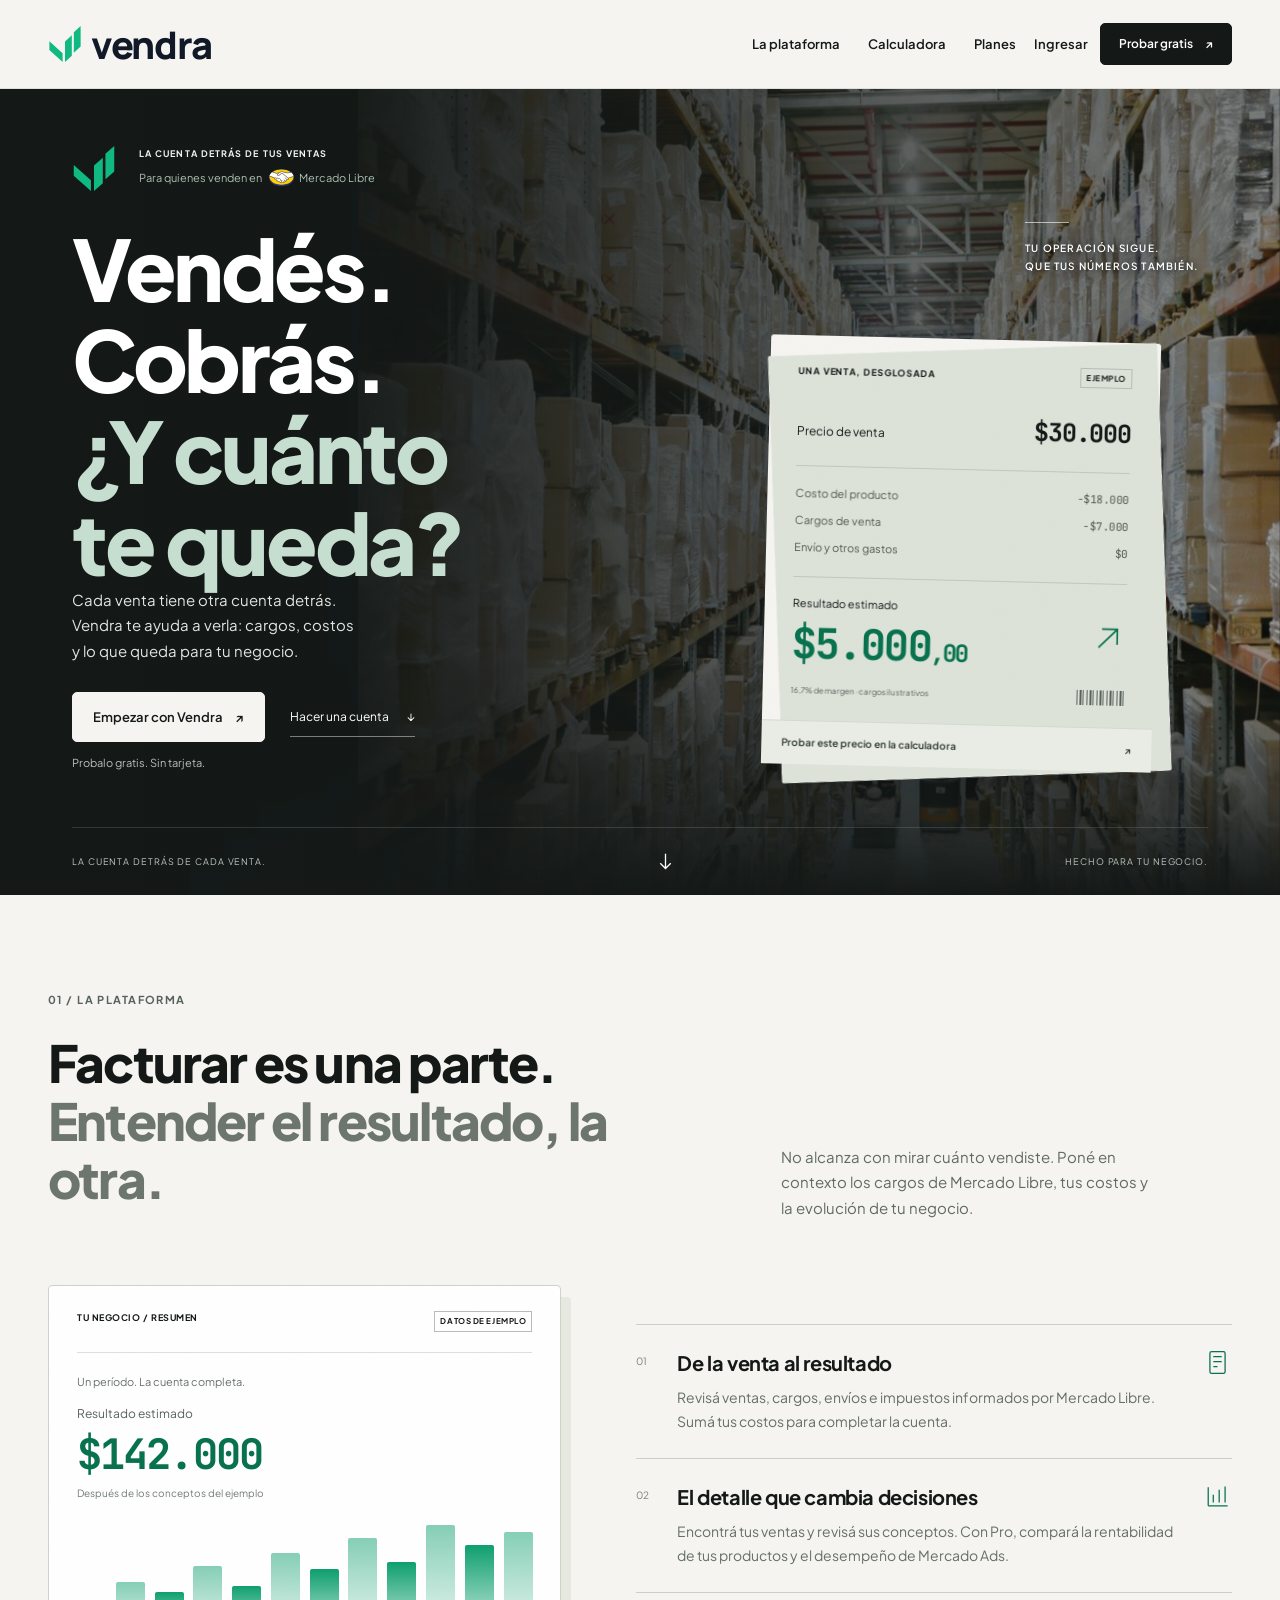
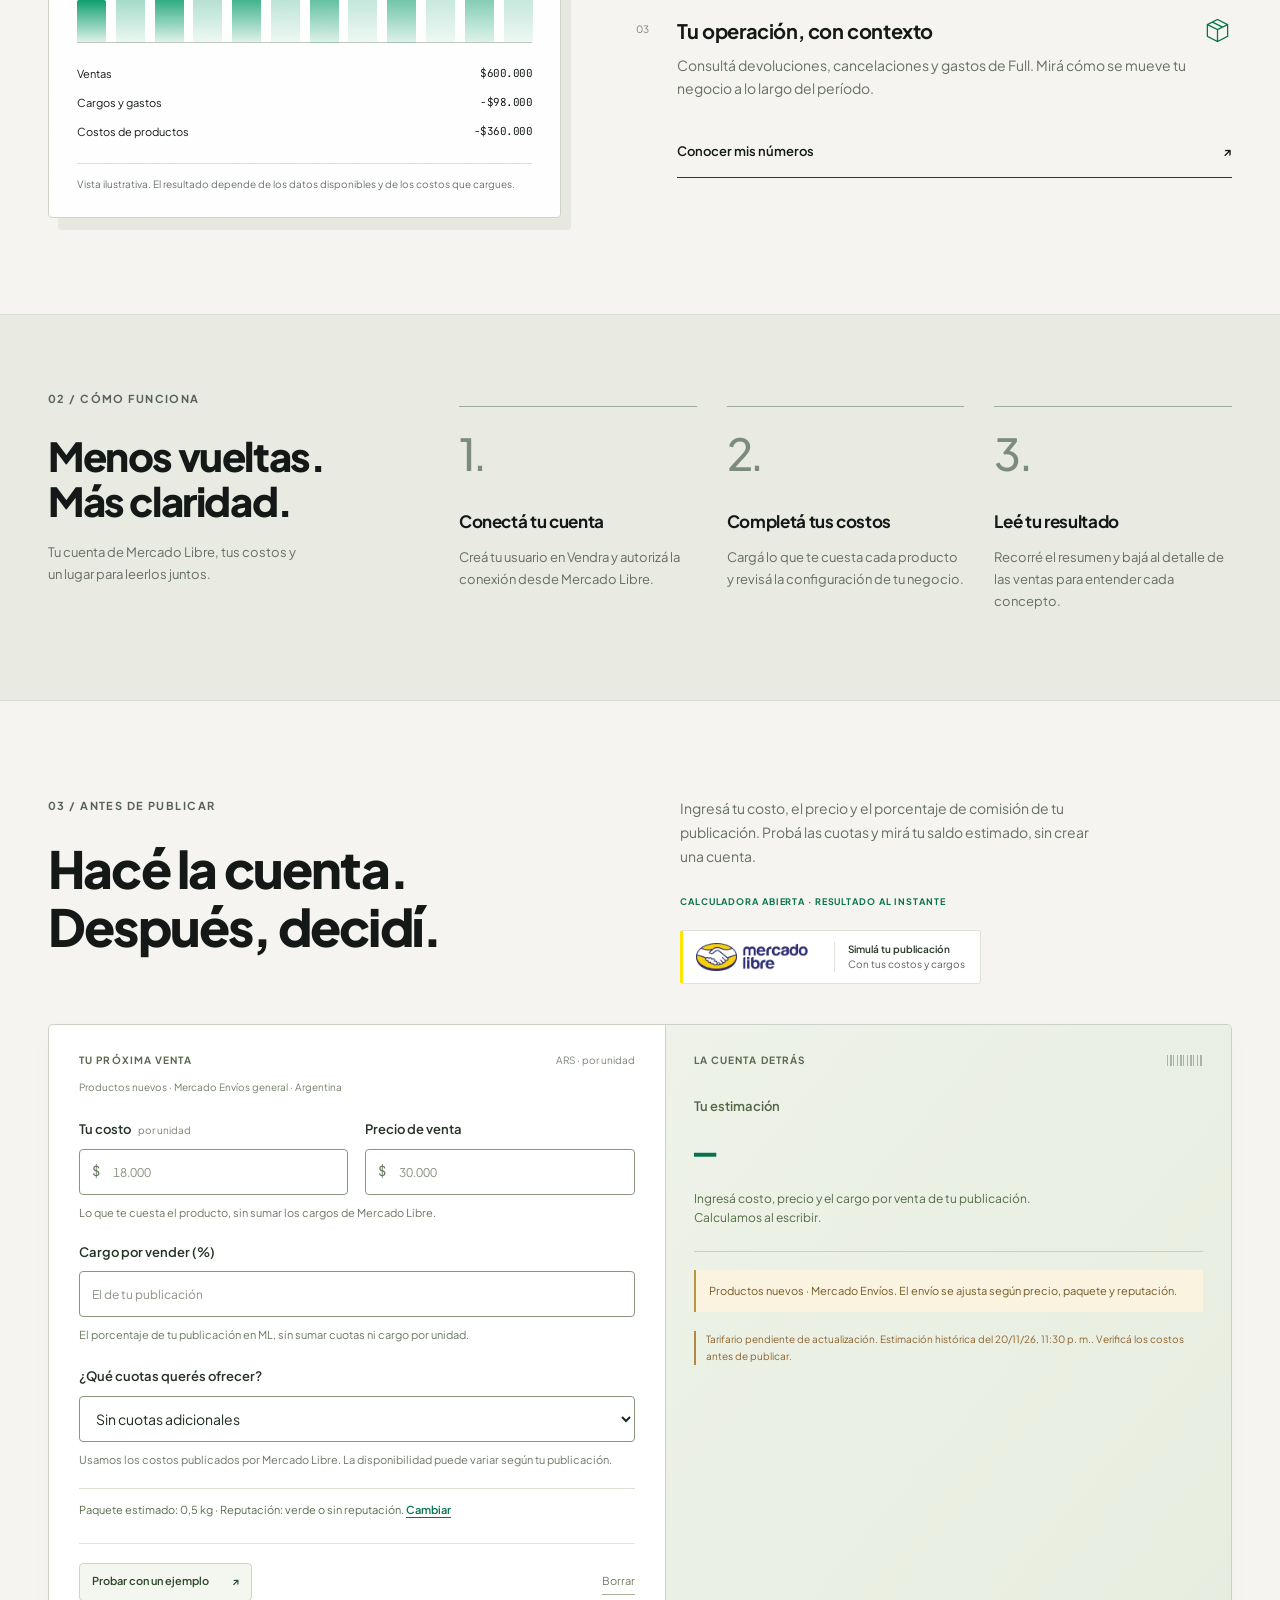
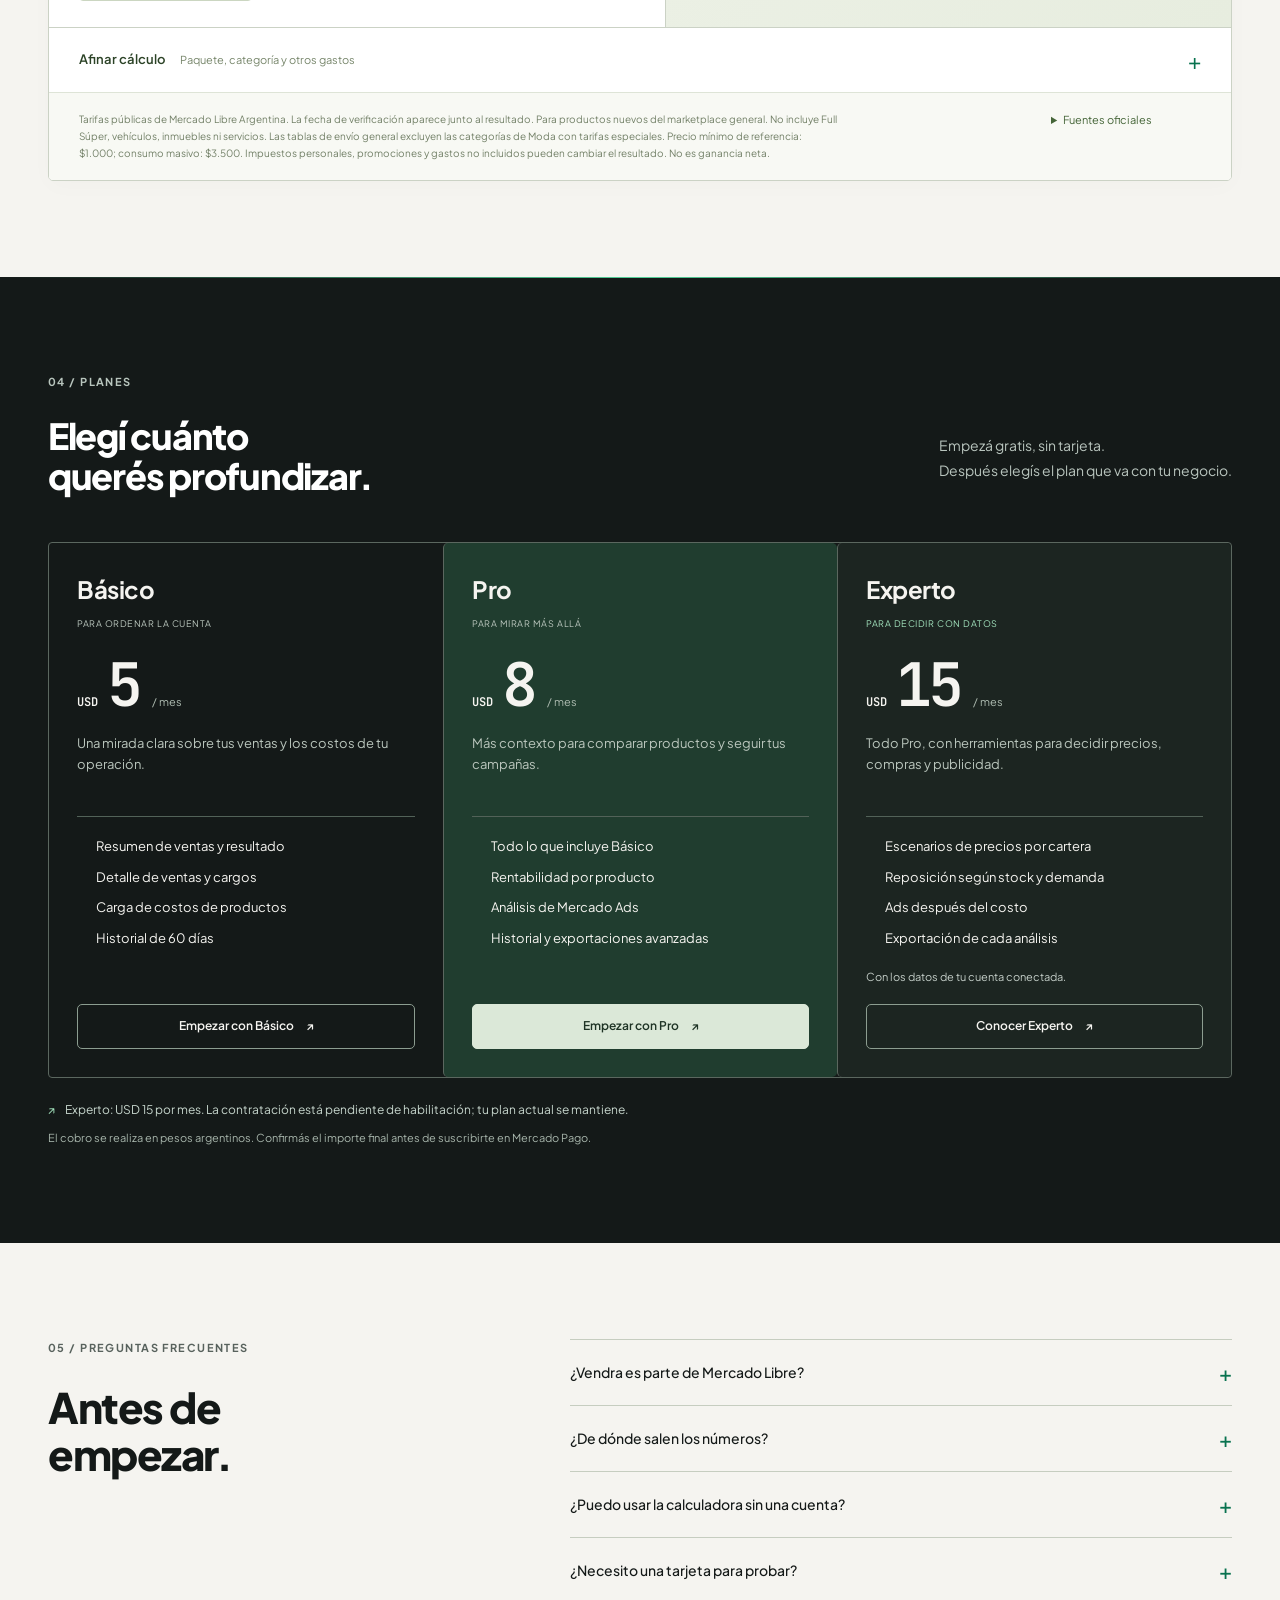
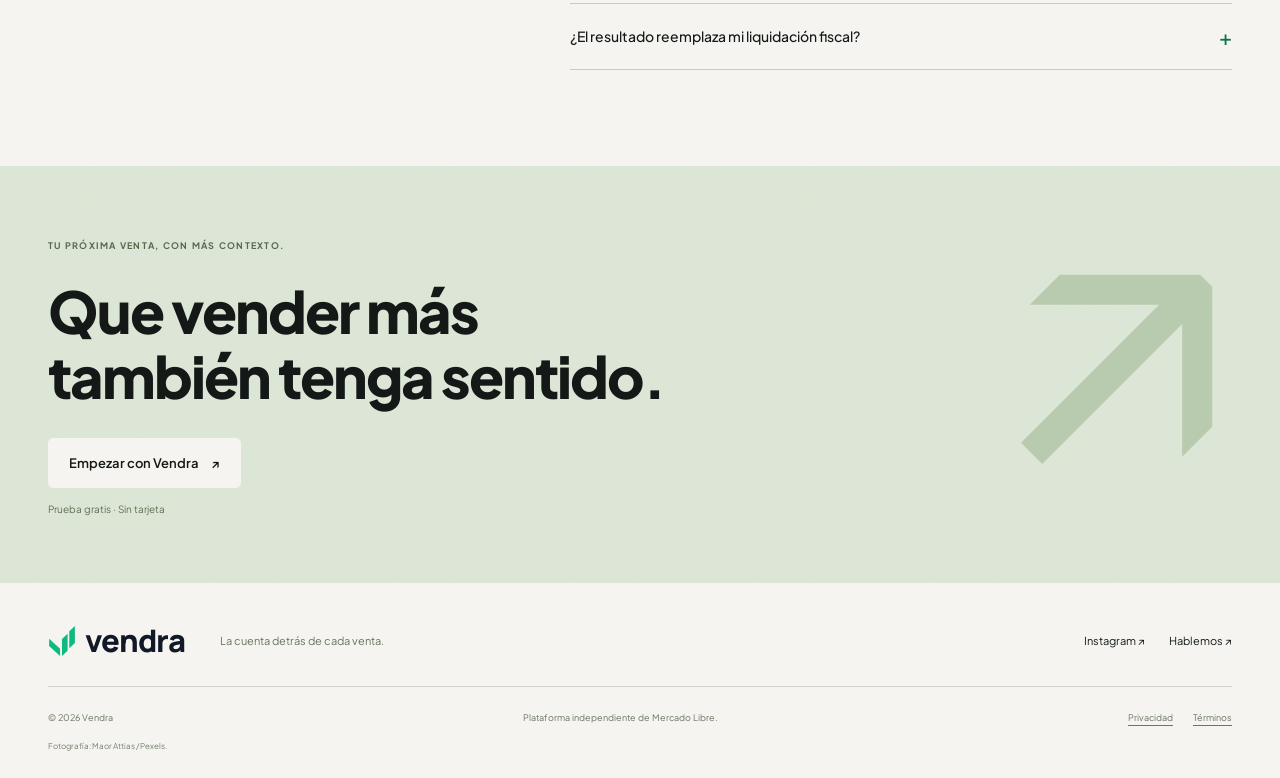
==== commit e922ce0e: "Rebuild approved Vendra dashboard and integrate current calculator, plans and reports Replace legacy" ====
--- a/index.html
+++ b/index.html
@@ -37,12 +37,12 @@
   gtag('config', 'G-S068X8Y6HM');
 </script>
 <!-- End Google tag -->
-<meta name="description" content="Calculadora gratis para vendedores de Mercado Libre. Descubrí cuánto te queda de verdad, o a qué precio vender para ganar lo que querés.">
+<meta name="description" content="Calculadora gratis para vendedores de Mercado Libre: costo, precio, comisión y cuotas, con detalle de cargos y envío.">
 <meta property="og:type" content="website">
 <meta property="og:url" content="https://vendra-io.github.io/">
 <meta property="og:site_name" content="Vendra">
 <meta property="og:title" content="Vendra — Tu ganancia real de Mercado Libre">
-<meta property="og:description" content="Descubrí cuánto ganás de verdad en cada venta de Mercado Libre, después de comisiones, envíos e impuestos.">
+<meta property="og:description" content="Estimá cuánto te queda por venta con comisión, cuotas, cargo por unidad y envío.">
 <meta property="og:image" content="https://vendra-io.github.io/og.png">
 <meta property="og:image:width" content="1200">
 <meta property="og:image:height" content="630">
@@ -58,13 +58,13 @@
 
 
 
-<link rel="stylesheet" href="visual/approved-shared.css?v=approved2"><link rel="stylesheet" href="visual/approved-functional.css?v=approved2"><link rel="stylesheet" href="visual/approved-home.css?v=approved2"><link rel="stylesheet" href="visual/approved-theme.css?v=approved2"><link rel="stylesheet" href="visual/approved-home-bridge.css?v=approved2"><script src="visual/vendra.js?v=approved2"></script><link rel="stylesheet" href="visual/approved-brand.css?v=approved2"><script defer src="visual/approved-brand.js?v=approved2"></script></head><body class="approved-home">
+<link rel="stylesheet" href="visual/approved-shared.css?v=complete3"><link rel="stylesheet" href="visual/approved-home.css?v=complete3"><link rel="stylesheet" href="visual/approved-theme.css?v=complete3"><link rel="stylesheet" href="visual/approved-home-bridge.css?v=complete3"><script src="visual/vendra.js?v=complete3"></script><link rel="stylesheet" href="visual/approved-brand.css?v=complete3"><script defer src="visual/approved-brand.js?v=complete3"></script><link rel="stylesheet" href="visual/calculator-simple.css?v=complete3"><script src="visual/public-rates.js?v=complete3" defer></script><script src="visual/public-estimate.js?v=complete3" defer></script><script src="visual/calculator-simple.js?v=complete3" defer></script></head><body class="approved-home">
 <a href="#contenido" class="skip">Ir al contenido</a>
 <header class="site-header"><div class="header-inner">
 <a class="brand" href="index.html" aria-label="Vendra, inicio"><img src="visual/vendra-mark.svg" alt="" width="28" height="31"><span>vendra</span></a>
 <button id="menu-toggle" type="button" aria-expanded="false" aria-controls="site-nav" aria-label="Abrir menú"><svg viewBox="0 0 24 24" fill="none" stroke="currentColor" stroke-width="1.5" aria-hidden="true"><path d="M4 8h16M4 16h16"/></svg></button>
 <nav id="site-nav" aria-label="Navegación principal"><a href="#plataforma">La plataforma</a><a href="#calculadora">Calculadora</a><a href="#planes">Planes</a></nav>
-<div class="header-account"><div class="pais-sel" id="pais-sel"></div><a class="login" href="app.html">Ingresar</a><a class="button primary" href="app.html#registro">Probar gratis <span aria-hidden="true">↗</span></a></div>
+<div class="header-account"><a class="login" href="app.html">Ingresar</a><a class="button primary" href="app.html#registro">Probar gratis <span aria-hidden="true">↗</span></a></div>
 </div></header>
 <main id="contenido" tabindex="-1">
 <section class="hero" aria-labelledby="hero-title">
@@ -104,423 +104,56 @@
 <section class="how-section" aria-labelledby="how-title"><div class="section-shell"><div class="how-heading reveal"><span class="section-number">02 / CÓMO FUNCIONA</span><h2 id="how-title">Menos vueltas.<br>Más claridad.</h2><p>Tu cuenta de Mercado Libre, tus costos y un lugar para leerlos juntos.</p></div><ol class="how-steps"><li class="reveal"><span class="step-number">1.</span><h3>Conectá tu cuenta</h3><p>Creá tu usuario en Vendra y autorizá la conexión desde Mercado Libre.</p></li><li class="reveal"><span class="step-number">2.</span><h3>Completá tus costos</h3><p>Cargá lo que te cuesta cada producto y revisá la configuración de tu negocio.</p></li><li class="reveal"><span class="step-number">3.</span><h3>Leé tu resultado</h3><p>Recorré el resumen y bajá al detalle de las ventas para entender cada concepto.</p></li></ol></div></section>
 <section id="calculadora" class="calculator-section section-shell" tabindex="-1" aria-labelledby="calc-title">
  <div class="calculator-heading reveal"><div><span class="section-number">03 / ANTES DE PUBLICAR</span><h2 id="calc-title">Hacé la cuenta.<br>Después, decidí.</h2></div><div><p>Ingresá tu costo, el precio y el porcentaje de comisión de tu publicación. Probá las cuotas y mirá tu saldo estimado, sin crear una cuenta.</p><span class="free-label">CALCULADORA ABIERTA · RESULTADO AL INSTANTE</span></div></div>
- <div id="calc"></div><section class="calc" style="margin-top:22px">
-    <div>
-      <div class="modos">
-        <button id="modo-fwd" class="on" type="button">Sé el precio → ganancia</button>
-        <button id="modo-rev" type="button">Sé la ganancia → precio</button>
-      </div>
-
-      <div id="grupo-forward">
-        <div class="campo">
-          <label for="precio">Precio de venta (lo que paga el comprador)</label>
-          <input type="number" id="precio" value="20000" step="500">
-        </div>
-      </div>
-
-      <div id="grupo-reverse" class="oculto">
-        <div class="campo">
-          <label for="obj-tipo">Quiero ganar…</label>
-          <select id="obj-tipo">
-            <option value="monto">Un monto fijo por venta ($)</option>
-            <option value="margen">Un margen sobre el neto (%)</option>
-          </select>
-        </div>
-        <div class="campo">
-          <label for="obj-valor" id="lbl-obj">¿Cuánto querés ganar por venta?</label>
-          <input type="number" id="obj-valor" value="5000" step="500">
-        </div>
-      </div>
-
-      <div class="campo">
-        <label for="fiscal">Tu situación fiscal</label>
-        <select id="fiscal">
-          <option value="mono">Monotributista</option>
-          <option value="ri">Responsable inscripto</option>
-          <option value="cf">Consumidor final / particular</option>
-        </select>
-        <div class="ayuda" id="ayuda-fiscal">El monotributista no discrimina IVA.</div>
-      </div>
-      <div class="campo">
-        <label for="categoria">Categoría del producto</label>
-        <select id="categoria">
-          <option value="">— Elegí para autocompletar la comisión —</option>
-          <option value="celulares">Celulares y teléfonos</option>
-          <option value="computacion">Computación</option>
-          <option value="electronica">Electrónica, audio y video</option>
-          <option value="electrodomesticos">Electrodomésticos y aires</option>
-          <option value="consolas">Consolas y videojuegos</option>
-          <option value="hogar">Hogar, muebles y jardín</option>
-          <option value="herramientas">Herramientas y construcción</option>
-          <option value="moda">Ropa, moda y accesorios</option>
-          <option value="calzado">Calzado</option>
-          <option value="belleza">Belleza y cuidado personal</option>
-          <option value="salud">Salud y equipamiento médico</option>
-          <option value="deportes">Deportes y fitness</option>
-          <option value="bebes">Bebés</option>
-          <option value="juguetes">Juguetes</option>
-          <option value="autopartes">Autopartes y accesorios</option>
-          <option value="joyeria">Joyería y relojes</option>
-          <option value="instrumentos">Instrumentos musicales</option>
-          <option value="libros">Libros, revistas y cómics</option>
-          <option value="mascotas">Mascotas</option>
-          <option value="alimentos">Alimentos y bebidas</option>
-          <option value="supermercado">Supermercado</option>
-          <option value="otras">Otras categorías</option>
-        </select>
-        <div class="ayuda">Comisión <strong>orientativa 2026</strong>. Las reales varían por publicación —siempre te la muestra ML al publicar.</div>
-      </div>
-      <div class="campo">
-        <label for="tipo">Tipo de publicación</label>
-        <select id="tipo">
-          <option value="clasica">Clásica</option>
-          <option value="premium">Premium (con cuotas sin interés)</option>
-        </select>
-      </div>
-      <div class="campo">
-        <label for="comision">Comisión de Mercado Libre (%)</label>
-        <input type="number" id="comision" value="13" step="0.1">
-        <div class="ayuda" id="ayuda-comision">El % que te muestra ML al publicar. Va de 11,8% a 17,14% según categoría. Premium es más alto. Podés ajustarlo al valor exacto.</div>
-      </div>
-      <div class="campo">
-        <label for="costo" id="lbl-costo">Costo del producto</label>
-        <input type="number" id="costo" value="8000" step="500">
-      </div>
-      <div class="campo">
-        <label for="envio">Costo de envío a tu cargo</label>
-        <input type="number" id="envio" value="0" step="500">
-        <div class="ayuda" id="ayuda-envio">Desde $33.000 el envío gratis es obligatorio y lo pagás vos.</div>
-      </div>
-    </div>
-
-    <div>
-      <div class="resultado">
-        <div class="lbl" id="res-lbl">Te queda</div>
-        <div class="monto" id="gan">$ 0</div>
-        <div class="sub" id="res-sub">Margen sobre el neto: <strong class="num">0%</strong></div>
-      </div>
-      <div class="quelbl">¿A dónde va tu dinero?</div>
-      <div class="barra">
-        <div id="b-cos" style="background:var(--slate)"></div>
-        <div id="b-ml" style="background:var(--coral)"></div>
-        <div id="b-imp" style="background:var(--amber)"></div>
-        <div id="b-gan" style="background:var(--verde)"></div>
-      </div>
-      <div class="leyenda">
-        <div class="fila"><span class="izq"><span class="punto" style="background:var(--slate)"></span>Costo + envío</span><span class="val costo" id="v-cos">$ 0</span></div>
-        <div class="fila"><span class="izq"><span class="punto" style="background:var(--coral)"></span>Mercado Libre (comisión + fijo)</span><span class="val costo" id="v-ml">$ 0</span></div>
-        <div class="fila"><span class="izq"><span class="punto" style="background:var(--amber)"></span>Impuestos (IVA)</span><span class="val costo" id="v-imp">$ 0</span></div>
-        <div class="fila"><span class="izq"><span class="punto" style="background:var(--verde)"></span>Tu ganancia</span><span class="val ganancia" id="v-gan">$ 0</span></div>
-      </div>
-      <details class="comofunc">
-        <summary>¿Cómo lo calculamos?</summary>
-        <p id="detalle-calc"></p>
-      </details>
-    </div>
-  </section></section>
-<section id="planes" class="plans-section"><div class="section-shell"><section class="band">
-    <div class="sec-head">
-      <div class="kick">Planes</div>
-      <h2>Empezá gratis. Pagás solo si te sirve.</h2>
-      <p>Te registrás y usás Vendra sin poner un peso. Elegís un plan cuando quieras seguir.</p>
-      <div class="trial-pill"><svg width="16" height="16" viewBox="0 0 24 24" fill="none" stroke="currentColor" stroke-width="2.4" stroke-linecap="round" stroke-linejoin="round"><path d="M4 12l5 5L20 6"></path></svg>Prueba gratis · sin tarjeta de crédito</div>
-    </div>
-    <div class="planes">
-      <div class="plan">
-        <div class="pname">Básico</div>
-        <div class="ptag">Para vender en ML y saber cuánto te queda</div>
-        <div class="price">USD 5 <small>+ imp. /mes</small></div>
-        <div class="ars-est" data-usd="5" style="font-size:12.5px;color:var(--text-3);margin-top:4px">se cobra en pesos argentinos</div>
-        <a class="btn-cta ghost pcta" href="app.html#registro" style="height:46px;font-size:15px">Empezar gratis</a>
-        <ul>
-          <li><svg width="16" height="16" viewBox="0 0 24 24" fill="none" stroke="currentColor" stroke-width="2.6" stroke-linecap="round" stroke-linejoin="round"><path d="M4 12l5 5L20 6"></path></svg>Rentabilidad real por venta</li>
-          <li><svg width="16" height="16" viewBox="0 0 24 24" fill="none" stroke="currentColor" stroke-width="2.6" stroke-linecap="round" stroke-linejoin="round"><path d="M4 12l5 5L20 6"></path></svg>Rentabilidad general del negocio</li>
-          <li><svg width="16" height="16" viewBox="0 0 24 24" fill="none" stroke="currentColor" stroke-width="2.6" stroke-linecap="round" stroke-linejoin="round"><path d="M4 12l5 5L20 6"></path></svg>Historial de 60 días</li>
-        </ul>
-      </div>
-      <div class="plan rec">
-        <span class="badge-rec">RECOMENDADO</span>
-        <div class="pname">Pro</div>
-        <div class="ptag">Para el que invierte en publicidad</div>
-        <div class="price">USD 8 <small>+ imp. /mes</small></div>
-        <div class="ars-est" data-usd="8" style="font-size:12.5px;color:var(--text-3);margin-top:4px">se cobra en pesos argentinos</div>
-        <a class="btn-cta primary pcta" href="app.html#registro" style="height:46px;font-size:15px">Empezar gratis</a>
-        <ul>
-          <li><svg width="16" height="16" viewBox="0 0 24 24" fill="none" stroke="currentColor" stroke-width="2.6" stroke-linecap="round" stroke-linejoin="round"><path d="M4 12l5 5L20 6"></path></svg>Todo lo del plan Básico</li>
-          <li><svg width="16" height="16" viewBox="0 0 24 24" fill="none" stroke="currentColor" stroke-width="2.6" stroke-linecap="round" stroke-linejoin="round"><path d="M4 12l5 5L20 6"></path></svg>Publicidad real (ML Ads) descontada</li>
-          <li><svg width="16" height="16" viewBox="0 0 24 24" fill="none" stroke="currentColor" stroke-width="2.6" stroke-linecap="round" stroke-linejoin="round"><path d="M4 12l5 5L20 6"></path></svg>Rentabilidad por producto</li>
-          <li><svg width="16" height="16" viewBox="0 0 24 24" fill="none" stroke="currentColor" stroke-width="2.6" stroke-linecap="round" stroke-linejoin="round"><path d="M4 12l5 5L20 6"></path></svg>Historial de 1 año</li>
-        </ul>
-      </div>
-    </div>
-    <div class="planes-foot">Precios en USD, se cobran en pesos argentinos al cambio del día · Cobro seguro con Mercado Pago · cancelás cuando quieras</div>
-  </section></div></section>
+ <div class="calc-simple">
+  <div class="cs-inputs">
+   <div class="cs-topline"><span class="eyebrow">TU PRÓXIMA VENTA</span><span>ARS · por unidad</span></div>
+   <p id="calculator-scope" class="cs-scope-line">Productos nuevos · Mercado Envíos · Argentina</p>
+   <div class="cs-price-pair">
+    <div class="cs-field"><label for="product-cost">Tu costo <span>por unidad</span></label><div class="cs-money-field"><span aria-hidden="true">$</span><input id="product-cost" type="number" min="0" max="1000000000" step="0.01" inputmode="decimal" placeholder="18.000" aria-describedby="cs-cost-help"></div></div>
+    <div class="cs-field"><label for="sale-price">Precio de venta</label><div class="cs-money-field"><span aria-hidden="true">$</span><input id="sale-price" type="number" min="0.01" max="1000000000" step="0.01" inputmode="decimal" placeholder="30.000"></div></div>
+   </div>
+   <p id="cs-cost-help" class="cs-hint">Lo que te cuesta el producto, sin sumar los cargos de Mercado Libre.</p>
+   <div class="cs-field cs-fee"><label for="fee-percent">Cargo por vender (%)</label><input id="fee-percent" type="number" min="0" max="100" step="0.01" inputmode="decimal" placeholder="El de tu publicación" aria-describedby="fee-help"><p id="fee-help" class="cs-hint">El porcentaje de tu publicación en ML, sin sumar cuotas ni cargo por unidad.</p></div>
+   <div class="cs-field cs-installments"><label for="installment-option">¿Qué cuotas querés ofrecer?</label><select id="installment-option"><option value="none">Sin cuotas adicionales</option><option value="low">Cuotas con interés bajo</option><option value="3">3 cuotas al mismo precio</option><option value="6">6 cuotas al mismo precio</option><option value="9">9 cuotas al mismo precio</option><option value="12">12 cuotas al mismo precio</option></select><p class="cs-hint">Usamos los costos publicados por Mercado Libre. La disponibilidad puede variar según tu publicación.</p></div>
+   <p id="scenario-assumptions" class="cs-assumptions">Paquete estimado de 0,5 kg · Verde / sin reputación · <a href="#refine-calculation" id="edit-shipping-assumptions">Cambiar</a></p>
+   <p id="example-note" class="cs-example-note" hidden>Escenario de ejemplo: comisión del 15%, paquete de 0,5 kg y reputación verde / sin reputación. Cambiá estos datos por los de tu publicación.</p>
+   <div class="cs-actions"><button id="load-example" type="button" class="cs-example">Probar con un ejemplo <span aria-hidden="true">↗</span></button><button id="clear-calculator" type="button" class="cs-clear">Borrar</button></div>
+  </div>
+  <aside class="cs-result" aria-label="Resultado de la simulación" tabindex="-1">
+   <div class="cs-topline"><span class="eyebrow">LA CUENTA DETRÁS</span><span class="barcode" aria-hidden="true"></span></div>
+   <div class="cs-result-main" role="status" aria-live="polite" aria-atomic="true"><h3 id="result-label">Saldo estimado</h3><div id="result-value" class="numeric">—</div><p id="result-description">Completá costo, precio y cargo por vender para empezar.</p></div>
+   <p id="shipping-rule" class="cs-shipping-rule" role="status" aria-live="polite"></p>
+   <p id="result-error" class="cs-error" role="alert" hidden></p>
+   <div id="result-detail" hidden>
+    <dl class="cs-breakdown"><div><dt>Precio de venta</dt><dd id="result-sale" class="numeric">—</dd></div><div><dt>Tu costo</dt><dd id="result-cost" class="numeric">—</dd></div><div><dt>Cargo por vender</dt><dd id="result-fee" class="numeric">—</dd></div><div><dt>Cuotas</dt><dd id="result-installments" class="numeric">—</dd></div><div><dt>Cargo por unidad estimado</dt><dd id="result-fixed" class="numeric">Pendiente</dd></div><div><dt>Envío estimado</dt><dd id="result-shipping" class="numeric">Sin incluir</dd></div><div><dt>Otros gastos</dt><dd id="result-other" class="numeric">Sin incluir</dd></div><div class="cs-total"><dt>Saldo estimado</dt><dd id="result-profit" class="numeric">—</dd></div></dl>
+    <button id="copy-result" type="button" class="cs-copy">Copiar esta cuenta <span aria-hidden="true">↗</span></button><p id="copy-status" class="cs-hint" role="status" aria-live="polite"></p>
+   </div>
+   <p id="rate-status" class="cs-rate-status" role="status" aria-live="polite">Usamos el porcentaje que ingresás y las tablas públicas de cargos por unidad, cuotas y envío. El resultado es una estimación antes de otros gastos e impuestos.</p>
+  </aside>
+  <details class="cs-refine" id="refine-calculation"><summary><span>Afinar cálculo <small>Paquete, categoría y otros gastos</small></span><span class="cs-disclosure" aria-hidden="true">+</span></summary><div class="cs-refine-content"><p>Ajustá los supuestos del paquete y el envío, o ingresá los importes de tu publicación. La estimación no reemplaza sus cargos reales.</p>
+   <details id="shipping-settings" class="cs-shipping-settings" open><summary>Envío y paquete <span aria-hidden="true">⌄</span></summary><div class="cs-shipping-content">
+    <div class="cs-shipping-grid">
+     <div class="cs-field"><label for="shipping-mode">Cómo enviás</label><select id="shipping-mode"><option value="standard">Mercado Envíos · tarifa general</option><option value="flex">Flex · mi costo logístico</option><option value="other">Otro / tarifa especial</option></select></div>
+     <div class="cs-field"><label for="voluntary-shipping">Envío gratis por debajo del mínimo</label><select id="voluntary-shipping"><option value="no">No agregar envío gratis</option><option value="yes">Ofrecer envío gratis también</option></select></div>
+     <div class="cs-field"><label for="billable-weight">Peso facturable estimado (kg)</label><input id="billable-weight" value="0.5" type="number" min="0.001" step="0.001" inputmode="decimal" placeholder="Si ya lo conocés" aria-describedby="weight-help"></div>
+     <div class="cs-field"><label for="seller-reputation">Tu reputación</label><select id="seller-reputation"><option value="unknown">No la sé / sin definir</option><option value="green" selected>Verde / sin reputación</option><option value="yellow">Amarilla</option><option value="red">Roja</option></select></div>
+    </div>
+    <p id="weight-help" class="cs-hint">Partimos de 0,5 kg como supuesto editable. El peso facturable es el mayor entre el peso real y el volumétrico del paquete. Podés calcularlo con sus medidas.</p>
+    <details id="package-measurements" class="cs-package-measurements"><summary>No sé el peso facturable</summary><div class="cs-package-inputs"><div class="cs-field"><label for="physical-weight">Peso real (kg)</label><input id="physical-weight" type="number" min="0.001" step="0.001" inputmode="decimal" placeholder="Con embalaje"></div><div class="cs-dimensions"><div class="cs-field"><label for="package-height">Alto (cm)</label><input id="package-height" type="number" min="0.1" step="0.1" inputmode="decimal"></div><div class="cs-field"><label for="package-width">Ancho (cm)</label><input id="package-width" type="number" min="0.1" step="0.1" inputmode="decimal"></div><div class="cs-field"><label for="package-length">Largo (cm)</label><input id="package-length" type="number" min="0.1" step="0.1" inputmode="decimal"></div></div></div><p class="cs-hint">Usá las medidas del paquete final. No inferimos su tamaño a partir del nombre del producto.</p></details>
+   </div></details>
+   <details class="cs-product-details"><summary>Revisar categoría del producto <span>Opcional</span></summary>   <div class="cs-field cs-product"><label for="product-query">¿Qué vendés? <span>Opcional</span></label><input id="product-query" type="text" maxlength="180" autocomplete="off" placeholder="Ej.: auriculares inalámbricos" aria-describedby="category-status"><p id="category-status" class="cs-hint" role="status" aria-live="polite">La categoría ayuda a revisar el alcance del cálculo; no determina tu comisión. Usamos el porcentaje que ingresaste.</p><label for="category-choice" class="cs-sr">Categoría sugerida para tu producto</label><select id="category-choice" hidden aria-describedby="category-status"><option value="">Elegí una categoría sugerida</option></select></div></details>
+   <h4 class="cs-exact-title">Importes que ya conocés</h4><div class="cs-extra-grid">
+   <div class="cs-field"><label for="shipping-cost">Envío a tu cargo ($)</label><input id="shipping-cost" type="number" min="0" max="1000000000" step="0.01" inputmode="decimal" placeholder="Si ya lo conocés"></div>
+   <div class="cs-field"><label for="fixed-fee">Cargo fijo por unidad ($)</label><input id="fixed-fee" type="number" min="0" max="1000000000" step="0.01" inputmode="decimal" placeholder="Si corresponde"><p class="cs-hint">Sin un importe declarado, lo estimamos con el precio y el peso facturable. Desde $33.000 no aplicamos cargo por unidad según la tabla general.</p></div>
+   <div class="cs-field"><label for="other-cost">Otros gastos por venta ($)</label><input id="other-cost" type="number" min="0" max="1000000000" step="0.01" inputmode="decimal" placeholder="Publicidad, embalaje u otros"></div>
+  </div><a class="cs-official-link" href="https://www.mercadolibre.com.ar/simulador-de-costos" target="_blank" rel="noopener">Ver mis cargos en el simulador de Mercado Libre <span aria-hidden="true">↗</span></a></div></details>
+  <div class="cs-footnote"><p>Tarifas públicas de Mercado Libre Argentina. La fecha de verificación aparece junto al resultado. Para productos nuevos del marketplace general. No incluye Full Súper, vehículos, inmuebles ni servicios. Las tablas de envío general excluyen las categorías de Moda con tarifas especiales. Precio mínimo de referencia: $1.000; consumo masivo: $3.500. Impuestos personales, promociones y gastos no incluidos pueden cambiar el resultado. No es ganancia neta.</p><details class="cs-sources"><summary>Fuentes oficiales</summary><a href="https://www.mercadolibre.com.ar/ayuda/Costos-para-vender-productos_870" target="_blank" rel="noopener">Comisión y cuotas ↗</a><a href="https://www.mercadolibre.com.ar/ayuda/49926" target="_blank" rel="noopener">Cargo por unidad ↗</a><a href="https://www.mercadolibre.com.ar/ayuda/16467" target="_blank" rel="noopener">Reglas de envío gratis ↗</a><a href="https://www.mercadolibre.com.ar/ayuda/40538" target="_blank" rel="noopener">Envío: verde, líder o sin reputación ↗</a><a href="https://www.mercadolibre.com.ar/ayuda/40545" target="_blank" rel="noopener">Envío: reputación amarilla ↗</a><a href="https://www.mercadolibre.com.ar/ayuda/40547" target="_blank" rel="noopener">Envío: naranja o roja ↗</a><a href="https://www.mercadolibre.com.ar/ayuda/49365" target="_blank" rel="noopener">Peso facturable ↗</a></details></div>
+ </div>
+</section>
+<section id="planes" class="plans-section" tabindex="-1" aria-labelledby="plans-title"><div class="section-shell"><div class="plans-heading reveal"><div><span class="section-number">04 / PLANES</span><h2 id="plans-title">Elegí cuánto<br>querés profundizar.</h2></div><p>Empezá gratis, sin tarjeta.<br>Después elegís el plan que va con tu negocio.</p></div><div class="plans-grid"><article class="plan reveal"><div class="plan-top"><h3>Básico</h3><span>PARA ORDENAR LA CUENTA</span></div><p class="plan-price"><strong class="numeric"><small>USD</small>5</strong><span>/ mes</span></p><p class="plan-description">Una mirada clara sobre tus ventas y los costos de tu operación.</p><ul><li>Resumen de ventas y resultado</li><li>Detalle de ventas y cargos</li><li>Carga de costos de productos</li><li>Historial de 60 días</li></ul><a class="button" href="app.html#registro">Empezar con Básico <span aria-hidden="true">↗</span></a></article><article class="plan plan-pro reveal"><div class="plan-top"><h3>Pro</h3><span>PARA MIRAR MÁS ALLÁ</span></div><p class="plan-price"><strong class="numeric"><small>USD</small>8</strong><span>/ mes</span></p><p class="plan-description">Más contexto para comparar productos y seguir tus campañas.</p><ul><li>Todo lo que incluye Básico</li><li>Rentabilidad por producto</li><li>Análisis de Mercado Ads</li><li>Historial y exportaciones avanzadas</li></ul><a class="button" href="app.html#registro">Empezar con Pro <span aria-hidden="true">↗</span></a></article><article class="plan plan-expert reveal"><div class="plan-top"><h3>Experto</h3><span>PARA DECIDIR CON DATOS</span></div><p class="plan-price"><strong class="numeric"><small>USD</small>15</strong><span>/ mes</span></p><p class="plan-description">Todo Pro, con herramientas para decidir precios, compras y publicidad.</p><ul><li>Escenarios de precios por cartera</li><li>Reposición según stock y demanda</li><li>Ads después del costo</li><li>Exportación de cada análisis</li></ul><p class="plan-scope">Con los datos de tu cuenta conectada.</p><a class="button" href="app.html?plan=experto#planes">Conocer Experto <span aria-hidden="true">↗</span></a></article></div><p class="plan-launch-note"><span aria-hidden="true">↗</span> Experto: USD 15 por mes. La contratación está pendiente de habilitación; tu plan actual se mantiene.</p><p class="plan-billing">El cobro se realiza en pesos argentinos. Confirmás el importe final antes de suscribirte en Mercado Pago.</p></div></section>
 <section class="faq-section section-shell" aria-labelledby="faq-title"><div><span class="section-number">05 / PREGUNTAS FRECUENTES</span><h2 id="faq-title">Antes de<br>empezar.</h2></div><div class="faq-list"><details><summary>¿Vendra es parte de Mercado Libre?</summary><p>No. Vendra es una plataforma independiente para analizar tu operación en Mercado Libre. La conexión se autoriza desde Mercado Libre.</p></details><details><summary>¿De dónde salen los números?</summary><p>De los datos disponibles de tu cuenta de Mercado Libre y de los costos que cargás en Vendra. El resultado depende de que esos datos estén completos y de la configuración de tu negocio.</p></details><details><summary>¿Puedo usar la calculadora sin una cuenta?</summary><p>Sí. Ingresá costo, precio, el porcentaje de comisión de tu publicación y las cuotas. Estimamos cargos por unidad y envío con tablas públicas y supuestos visibles de peso y reputación, que podés cambiar en Afinar cálculo. La categoría es opcional y no define automáticamente tu comisión. El saldo estimado no es ganancia neta: impuestos y otros gastos pueden modificarlo.</p></details><details><summary>¿Necesito una tarjeta para probar?</summary><p>No necesitás una tarjeta para empezar la prueba. Creá tu cuenta, conectá Mercado Libre y recorré la plataforma.</p></details><details><summary>¿El resultado reemplaza mi liquidación fiscal?</summary><p>No. Vendra te ayuda a analizar tu negocio. El tratamiento impositivo y los gastos que no estén registrados pueden modificar el resultado; revisalos con tu contador.</p></details></div></section>
 <section class="closing paper-texture"><div class="section-shell"><span class="eyebrow">TU PRÓXIMA VENTA, CON MÁS CONTEXTO.</span><h2>Que vender más<br>también tenga sentido.</h2><a class="button hero-primary" href="app.html#registro">Empezar con Vendra <span aria-hidden="true">↗</span></a><p>Prueba gratis · Sin tarjeta</p><span class="closing-mark" aria-hidden="true">↗</span></div></section>
 </main>
 <footer class="site-footer section-shell"><div class="footer-top"><a class="brand" href="index.html" aria-label="Vendra, inicio"><img src="visual/vendra-mark.svg" width="28" height="31" alt=""><span>vendra</span></a><p>La cuenta detrás de cada venta.</p><div><a href="https://instagram.com/vendra.latam" target="_blank" rel="noopener">Instagram ↗</a><a href="mailto:hola@vendra.lat">Hablemos ↗</a></div></div><div class="footer-bottom"><span>© <span id="year">2026</span> Vendra</span><span>Plataforma independiente de Mercado Libre.</span><div><a href="privacidad.html">Privacidad</a><a href="terminos.html">Términos</a></div></div><p class="photo-credit">Fotografía: <a href="https://www.pexels.com/photo/boxes-on-shelves-inside-a-warehouse-5156696/" target="_blank" rel="noopener">Maor Attias / Pexels</a>.</p></footer>
 
-<script>
-  const $ = id => document.getElementById(id);
-  const nfmt = n => Math.round(n).toLocaleString('es-AR');
-  const money = n => '$ ' + nfmt(n);
-  const moneyNeg = n => (n > 0 ? '− ' : '') + '$ ' + nfmt(n);
-  const fmtGan = n => n < 0 ? '− $ ' + nfmt(Math.abs(n)) : money(n);
-  const IVA = 0.21;
-  // Comisiones orientativas ML Argentina 2026 (% sobre precio de venta), por categoría y tipo de publicación.
-  // Clásica: 11,8% (Supermercado) a 15% (Electrónica/Computación). Premium: 14,8% a 17,14%.
-  // Los valores reales varían por publicación — ajustables a mano.
-  const CAT = {
-    celulares:         { clasica: 13.5, premium: 16.5  },
-    computacion:       { clasica: 15.0, premium: 17.14 },
-    electronica:       { clasica: 15.0, premium: 17.14 },
-    electrodomesticos: { clasica: 14.0, premium: 16.5  },
-    consolas:          { clasica: 14.0, premium: 16.5  },
-    hogar:             { clasica: 13.0, premium: 16.0  },
-    herramientas:      { clasica: 13.0, premium: 16.0  },
-    moda:              { clasica: 13.0, premium: 16.5  },
-    calzado:           { clasica: 13.0, premium: 16.5  },
-    belleza:           { clasica: 14.0, premium: 16.5  },
-    salud:             { clasica: 13.0, premium: 16.0  },
-    deportes:          { clasica: 13.5, premium: 16.5  },
-    bebes:             { clasica: 13.0, premium: 16.0  },
-    juguetes:          { clasica: 13.0, premium: 16.0  },
-    autopartes:        { clasica: 13.0, premium: 16.0  },
-    joyeria:           { clasica: 14.0, premium: 16.5  },
-    instrumentos:      { clasica: 13.0, premium: 16.0  },
-    libros:            { clasica: 13.0, premium: 16.0  },
-    mascotas:          { clasica: 13.0, premium: 16.0  },
-    alimentos:         { clasica: 11.8, premium: 14.8  },
-    supermercado:      { clasica: 11.8, premium: 14.8  },
-    otras:             { clasica: 13.5, premium: 16.5  },
-  };
-  let comisionEditada = false;
-  let modo = 'forward';
-  let ultimo = { precio:0, ganancia:0, margen:0 };
-
-  // Costo fijo por unidad (Argentina), productos por debajo de $33.000
-  function costoFijo(P){
-    if (P >= 33000) return 0;
-    if (P <= 15000) return 1115;
-    if (P <= 25000) return 2300;
-    return 2810;
-  }
-
-  // Cálculo base: dado un precio P, devuelve todos los números
-  function forward(P){
-    const C = +$('costo').value || 0;
-    const envio = +$('envio').value || 0;
-    const com = +$('comision').value || 0;
-    const ri = $('fiscal').value === 'ri';
-    const comP = P * com / 100;
-    const cf = costoFijo(P);
-    const cargosML = comP + cf;
-    let ganancia, impuestos, base;
-    if (ri){
-      const ingresoNeto = P / (1 + IVA);
-      const cargosNeto = (cargosML + envio) / (1 + IVA);
-      ganancia = ingresoNeto - cargosNeto - C;
-      impuestos = (P - ingresoNeto) - (cargosML + envio - (cargosML + envio) / (1 + IVA)) - C * IVA;
-      base = ingresoNeto;
-    } else {
-      ganancia = P - cargosML - envio - C;
-      impuestos = 0;
-      base = P;
-    }
-    const margen = base > 0 ? ganancia / base * 100 : 0;
-    return { P, C, envio, com, comP, cf, cargosML, ganancia, impuestos, margen, ri };
-  }
-
-  // Búsqueda del precio necesario para llegar a un objetivo (ganancia o margen)
-  function resolverPrecio(tipo, valor){
-    let lo = 0, hi = 1e9;
-    for (let i = 0; i < 60; i++){
-      const mid = (lo + hi) / 2;
-      const r = forward(mid);
-      const metric = tipo === 'margen' ? r.margen : r.ganancia;
-      if (metric < valor) lo = mid; else hi = mid;
-    }
-    return Math.round((lo + hi) / 2 / 10) * 10;
-  }
-
-  function pintar(r){
-    const costoTotal = r.C + r.envio;
-    const impPos = Math.max(r.impuestos, 0);
-    const total = costoTotal + r.cargosML + impPos + Math.max(r.ganancia, 0);
-    const w = x => total > 0 ? (Math.max(x, 0) / total * 100) + '%' : '0%';
-    $('b-cos').style.width = w(costoTotal);
-    $('b-ml').style.width  = w(r.cargosML);
-    $('b-imp').style.width = w(impPos);
-    $('b-gan').style.width = w(r.ganancia);
-    $('v-cos').textContent = moneyNeg(costoTotal);
-    $('v-ml').textContent  = moneyNeg(r.cargosML);
-    $('v-imp').textContent = moneyNeg(impPos);
-    $('v-gan').textContent = fmtGan(r.ganancia);
-    $('detalle-calc').textContent = r.ri
-      ? 'Responsable inscripto: descontamos el IVA 21% del precio y de los cargos de ML (crédito fiscal). El costo del producto va sin IVA. Comisión ML: ' + money(r.comP) + (r.cf > 0 ? ' + costo fijo ' + money(r.cf) : '') + '.'
-      : 'No discriminás IVA: el precio es final. Comisión ML: ' + money(r.comP) + (r.cf > 0 ? ' + costo fijo ' + money(r.cf) + ' (producto abajo de $33.000)' : '') + '. Ojo: puede haber retención de Ingresos Brutos según tu provincia.';
-  }
-
-  function calc(){
-    let r;
-    if (modo === 'forward'){
-      r = forward(+$('precio').value || 0);
-      $('res-lbl').textContent = 'Te queda';
-      $('gan').textContent = fmtGan(r.ganancia);
-      $('gan').style.color = r.ganancia < 0 ? 'var(--coral)' : 'var(--verde-2)';
-      $('res-sub').innerHTML = 'Margen sobre el neto: <strong class="num">' + r.margen.toFixed(1) + '%</strong>';
-    } else {
-      const tipo = $('obj-tipo').value;
-      const valor = +$('obj-valor').value || 0;
-      const com = +$('comision').value || 0;
-      if (tipo === 'margen' && valor >= (100 - com)){
-        $('res-lbl').textContent = 'Precio sugerido';
-        $('gan').textContent = '—';
-        $('gan').style.color = 'var(--coral)';
-        $('res-sub').textContent = 'Ese margen no se puede alcanzar con una comisión del ' + com + '%.';
-        ['b-cos','b-ml','b-imp','b-gan'].forEach(id => $(id).style.width = '0%');
-        ['v-cos','v-ml','v-imp','v-gan'].forEach(id => $(id).textContent = '$ 0');
-        return;
-      }
-      const precio = resolverPrecio(tipo, valor);
-      r = forward(precio);
-      $('res-lbl').textContent = 'Precio de venta sugerido';
-      $('gan').textContent = money(precio);
-      $('gan').style.color = 'var(--verde-2)';
-      $('res-sub').innerHTML = 'Te quedan <strong class="num">' + money(r.ganancia) + '</strong> · margen ' + r.margen.toFixed(1) + '%' + (precio < 1000 ? ' · por debajo del mínimo de ML ($1.000)' : '');
-    }
-    pintar(r);
-    ultimo = { precio: Math.round(r.P), ganancia: Math.round(r.ganancia), margen: +r.margen.toFixed(1) };
-  }
-
-  function actualizarTextos(){
-    const f = $('fiscal').value;
-    $('ayuda-fiscal').textContent = f === 'ri'
-      ? 'Descontamos IVA 21% (crédito y débito). Cargá el costo del producto SIN IVA.'
-      : f === 'cf'
-      ? 'Válido solo para ventas ocasionales. ML pide inscribirte si vendés de forma habitual.'
-      : 'El monotributista no discrimina IVA; el precio es final.';
-    $('lbl-costo').textContent = f === 'ri' ? 'Costo del producto (sin IVA)' : 'Costo del producto';
-  }
-
-  function setModo(m){
-    modo = m;
-    $('modo-fwd').classList.toggle('on', m === 'forward');
-    $('modo-rev').classList.toggle('on', m === 'reverse');
-    $('grupo-forward').classList.toggle('oculto', m !== 'forward');
-    $('grupo-reverse').classList.toggle('oculto', m !== 'reverse');
-    calc();
-  }
-
-  $('modo-fwd').addEventListener('click', () => setModo('forward'));
-  $('modo-rev').addEventListener('click', () => setModo('reverse'));
-  $('obj-tipo').addEventListener('change', () => {
-    const esMargen = $('obj-tipo').value === 'margen';
-    $('lbl-obj').textContent = esMargen ? '¿Qué margen querés? (%)' : '¿Cuánto querés ganar por venta?';
-    $('obj-valor').value = esMargen ? 30 : 5000;
-    $('obj-valor').step = esMargen ? 1 : 500;
-    calc();
-  });
-
-  ['precio','costo','envio','obj-valor'].forEach(id => $(id).addEventListener('input', calc));
-  // Autocompleta la comisión desde la categoría + tipo (respeta el ajuste manual del usuario)
-  function aplicarComisionCat(){
-    if (comisionEditada) return;
-    const cat = CAT[$('categoria').value];
-    if (cat) $('comision').value = cat[$('tipo').value];
-  }
-
-  $('comision').addEventListener('input', () => { comisionEditada = true; calc(); });
-  $('categoria').addEventListener('change', () => {
-    // Elegir categoría es una intención explícita: retoma el autocompletado aunque hubiera edición manual.
-    comisionEditada = false;
-    aplicarComisionCat();
-    calc();
-  });
-  $('tipo').addEventListener('change', () => {
-    aplicarComisionCat();
-    calc();
-  });
-  $('fiscal').addEventListener('change', () => { actualizarTextos(); calc(); });
-
-  actualizarTextos();
-  calc();
-
-  // Precios: ancla en USD, estimado en pesos en vivo (cotización del día)
-  (function(){
-    const els = document.querySelectorAll('.ars-est[data-usd]');
-    if (!els.length) return;
-    const IVA = false; // hoy sin IVA (RI: se prende cuando se empiece a facturar)
-    fetch('https://dolarapi.com/v1/dolares/oficial')
-      .then(r => r.json())
-      .then(j => {
-        const rate = Number(j && j.venta) || 0;
-        if (rate <= 0) return;
-        els.forEach(el => {
-          const usd = Number(el.getAttribute('data-usd')) || 0;
-          const ars = Math.round(usd * rate * (IVA ? 1.21 : 1));
-          el.textContent = '≈ $' + ars.toLocaleString('es-AR') + ' por mes · se cobra en pesos';
-        });
-      })
-      .catch(() => {});
-  })();
-
-  // Sparklines del mockup — misma curva suave que las tarjetas de la app real
-  (function(){
-    function spark(vals, color){
-      const W = 200, H = 30, pad = 3, n = vals.length, max = Math.max(1, ...vals.map(v => Math.abs(v)));
-      const x = i => pad + i * (W - 2 * pad) / (n - 1);
-      const y = v => H - pad - (Math.max(0, v) / max) * (H - 2 * pad);
-      let d = 'M ' + x(0).toFixed(1) + ' ' + y(vals[0]).toFixed(1);
-      for (let i = 1; i < n; i++){ const cx = (x(i-1) + x(i)) / 2; d += ' C ' + cx.toFixed(1) + ' ' + y(vals[i-1]).toFixed(1) + ' ' + cx.toFixed(1) + ' ' + y(vals[i]).toFixed(1) + ' ' + x(i).toFixed(1) + ' ' + y(vals[i]).toFixed(1); }
-      const area = d + ' L ' + x(n-1).toFixed(1) + ' ' + H + ' L ' + x(0).toFixed(1) + ' ' + H + ' Z';
-      return '<svg class="spark" viewBox="0 0 ' + W + ' ' + H + '" preserveAspectRatio="none" width="100%" height="30"><path d="' + area + '" fill="' + color + '" opacity="0.12"/><path d="' + d + '" fill="none" stroke="' + color + '" stroke-width="1.6" stroke-linecap="round" stroke-linejoin="round" opacity="0.95"/></svg>';
-    }
-    document.querySelectorAll('.mk-kpi[data-spark]').forEach(el => {
-      const vals = el.getAttribute('data-spark').split(',').map(Number);
-      el.insertAdjacentHTML('beforeend', spark(vals, el.getAttribute('data-spark-color')));
-    });
-  })();
-
-  // Selector de país / región donde opera Vendra (por ahora solo Argentina activo)
-  window.VENDRA_FLAGS = {
-    ar: '<svg class="flag" viewBox="0 0 24 18" aria-hidden="true"><rect width="24" height="18" fill="#fff"/><rect width="24" height="6" fill="#74ACDF"/><rect y="12" width="24" height="6" fill="#74ACDF"/><circle cx="12" cy="9" r="2.3" fill="#F6B40E"/><circle cx="12" cy="9" r="1.45" fill="none" stroke="#843511" stroke-width=".5"/></svg>',
-    mx: '<svg class="flag" viewBox="0 0 24 18" aria-hidden="true"><rect width="24" height="18" fill="#fff"/><rect width="8" height="18" fill="#006847"/><rect x="16" width="8" height="18" fill="#CE1126"/><circle cx="12" cy="9" r="1.5" fill="none" stroke="#8C6239" stroke-width=".7"/></svg>',
-    br: '<svg class="flag" viewBox="0 0 24 18" aria-hidden="true"><rect width="24" height="18" fill="#009C3B"/><polygon points="12,2.4 21.6,9 12,15.6 2.4,9" fill="#FFDF00"/><circle cx="12" cy="9" r="3.1" fill="#002776"/></svg>'
-  };
-  window.VENDRA_PAISES = [
-    { code:'ar', nombre:'Argentina', activo:true  },
-    { code:'mx', nombre:'México',    activo:false },
-    { code:'br', nombre:'Brasil',    activo:false }
-  ];
-  (function(){
-    const FLAGS = window.VENDRA_FLAGS, PAISES = window.VENDRA_PAISES;
-    const sel = document.getElementById('pais-sel');
-    if (!sel) return;
-    const info = c => PAISES.find(p => p.code === c);
-    let actual = 'ar';
-    try { const s = localStorage.getItem('vendra_pais'); if (s && info(s) && info(s).activo) actual = s; } catch(e){}
-    function render(){
-      const a = info(actual);
-      sel.innerHTML =
-        '<button type="button" class="pais-pill" id="pais-pill" aria-haspopup="true" aria-expanded="false" title="Región donde opera Vendra">'
-        + FLAGS[a.code] + '<span class="pais-nm">' + a.nombre + '</span>'
-        + '<svg class="chev" viewBox="0 0 24 24"><path d="M6 9l6 6 6-6"/></svg></button>'
-        + '<div class="pais-menu" role="menu">'
-        + '<div class="pais-head">Elegí tu país</div>'
-        + PAISES.map(p => p.activo
-            ? '<button type="button" class="pais-opt" role="menuitem" data-code="' + p.code + '">' + FLAGS[p.code] + '<span class="nm">' + p.nombre + '</span>' + (p.code === actual ? '<svg class="tick" viewBox="0 0 24 24"><path d="M4 12l5 5L20 6"/></svg>' : '') + '</button>'
-            : '<button type="button" class="pais-opt" role="menuitem" disabled>' + FLAGS[p.code] + '<span class="nm">' + p.nombre + '</span><span class="pais-soon">Próximamente</span></button>'
-          ).join('')
-        + '</div>';
-      sel.querySelector('#pais-pill').addEventListener('click', e => { e.stopPropagation(); toggle(); });
-      sel.querySelectorAll('.pais-opt[data-code]').forEach(b =>
-        b.addEventListener('click', () => { actual = b.getAttribute('data-code'); try { localStorage.setItem('vendra_pais', actual); } catch(e){} close(); render(); }));
-    }
-    function toggle(){ sel.classList.toggle('open'); const p = sel.querySelector('#pais-pill'); if (p) p.setAttribute('aria-expanded', sel.classList.contains('open')); }
-    function close(){ sel.classList.remove('open'); const p = sel.querySelector('#pais-pill'); if (p) p.setAttribute('aria-expanded','false'); }
-    document.addEventListener('click', e => { if (!sel.contains(e.target)) close(); });
-    document.addEventListener('keydown', e => { if (e.key === 'Escape') close(); });
-    render();
-  })();
-</script><script src="visual/approved-home.js?v=approved2"></script></body></html>+<script src="visual/approved-home.js?v=complete3"></script></body></html>
--- a/visual/calculator-simple.css
+++ b/visual/calculator-simple.css
@@ -0,0 +1,135 @@
+/* Four-input public calculator. All rules are scoped to this component. */
+.calc-simple{display:grid;grid-template-columns:minmax(0,1fr) minmax(0,.92fr);border:1px solid #cbd2c5;border-radius:5px;background:#fff;overflow:hidden;box-shadow:0 5px 24px #19251b05}
+.calc-simple [hidden]{display:none!important}
+.calc-simple .cs-inputs{padding:28px 30px 26px;min-width:0}
+.calc-simple .cs-topline{display:flex;align-items:center;justify-content:space-between;gap:15px;margin-bottom:25px}
+.calc-simple .cs-topline .eyebrow{font-size:10px;letter-spacing:.11em;color:#586b51}
+.calc-simple .cs-topline>span:last-child:not(.barcode){font-size:10px;color:#7b8573;white-space:nowrap}
+.calc-simple .cs-topline .barcode{height:11px;width:36px;color:#87957f;opacity:.65}
+.calc-simple .cs-field{min-width:0}
+.calc-simple .cs-field>label{display:block;font-size:13px;line-height:1.5;font-weight:600;margin-bottom:9px;color:#243324}
+.calc-simple .cs-field>label>span{font-size:10px;font-weight:400;color:#788371;margin-left:5px}
+.calc-simple .cs-product>label{display:flex;justify-content:space-between;align-items:baseline}
+.calc-simple input,.calc-simple select{width:100%;min-width:0;max-width:100%;min-height:46px;padding:11px 12px;background:#fff;border:1px solid #899780;border-radius:4px;color:#182d1b;font-family:var(--font);font-size:14px;line-height:1.5;scroll-margin-top:110px;transition:border-color .18s,box-shadow .18s}
+.calc-simple input:hover,.calc-simple select:hover{border-color:#506c47}
+.calc-simple input:focus,.calc-simple select:focus{border-color:#08724f;box-shadow:0 0 0 2px #0e9f6e12}
+.calc-simple input[aria-invalid=true]{border-color:#be3c36;box-shadow:0 0 0 1px #be3c36}
+.calc-simple input[type=number]{font-family:var(--font-number);font-variant-numeric:tabular-nums;letter-spacing:-.035em}
+.calc-simple input::placeholder{font-family:var(--font);font-size:12px;letter-spacing:0;color:#8b9484;opacity:1}
+.calc-simple .cs-money-field{position:relative}
+.calc-simple .cs-money-field>span{position:absolute;left:13px;top:50%;transform:translateY(-50%);color:#63755a;font-size:14px;font-family:var(--font-number);pointer-events:none}
+.calc-simple .cs-money-field>input{padding-left:33px}
+.calc-simple .cs-price-pair{display:grid;grid-template-columns:1fr 1fr;gap:17px;margin-top:24px}
+.calc-simple .cs-price-pair label{min-height:20px}
+.calc-simple .cs-hint{font-size:11px;line-height:1.65;color:#6b7862;margin:9px 0 0}
+.calc-simple #category-status{min-height:19px}
+.calc-simple #category-choice{margin-top:9px;font-size:12px}
+.calc-simple .cs-installments{margin-top:23px}
+.calc-simple .cs-actions{display:flex;align-items:center;justify-content:space-between;gap:20px;border-top:1px solid #e0e5da;padding-top:19px;margin-top:23px}
+.calc-simple button{font-family:var(--font);line-height:1.5}
+.calc-simple .cs-example{display:inline-flex;gap:23px;align-items:center;min-height:38px;background:#f4f6f0;color:#2e472a;border:1px solid #cbd6c1;padding:9px 12px;border-radius:4px;font-size:11px;font-weight:600}
+.calc-simple .cs-example:hover{background:#e9f0e2;border-color:#8ca47b}
+.calc-simple .cs-clear{font-size:11px;color:#6c7c60;border:0;border-bottom:1px solid #a4b398;background:transparent;padding:5px 0}
+.calc-simple .cs-clear:hover{color:#08724f;border-color:#08724f}
+.calc-simple .cs-result{padding:28px 28px 24px;background:linear-gradient(130deg,#eef2e8,#e7eddf);border-left:1px solid #cbd2c5;min-width:0;position:relative}
+.calc-simple .cs-result-main{padding:4px 0 23px;border-bottom:1px solid #c7d2bb}
+.calc-simple #result-label{font-size:13px;font-weight:600;line-height:1.5;margin:0;color:#526748;letter-spacing:0}
+.calc-simple #result-value{font-size:clamp(26px,2.9vw,39px);font-weight:600;line-height:1.3;margin:13px 0 11px;letter-spacing:-.07em;color:#08724f;overflow-wrap:anywhere}
+.calc-simple #result-description{font-size:12px;line-height:1.6;color:#536d47;margin:0;max-width:380px}
+.calc-simple .cs-error{font-size:12px;line-height:1.65;border-left:2px solid #be3c36;background:#fff1e9;color:#963824;padding:11px 13px;margin:17px 0}
+.calc-simple .cs-breakdown{margin:20px 0 0;font-size:11px;line-height:1.55}
+.calc-simple .cs-breakdown>div{display:flex;align-items:baseline;justify-content:space-between;gap:16px;padding:6px 0}
+.calc-simple .cs-breakdown dt{color:#65785a;flex:1}
+.calc-simple .cs-breakdown dd{margin:0;text-align:right;font-size:11px;font-weight:500;letter-spacing:-.035em;max-width:65%;color:#243e24;overflow-wrap:anywhere}
+.calc-simple .cs-breakdown .cs-total{border-top:1px solid #c7d2bb;margin-top:10px;padding-top:13px;font-weight:600}
+.calc-simple .cs-total dt,.calc-simple .cs-total dd{color:#08724f}
+.calc-simple .cs-copy{display:flex;align-items:center;gap:20px;background:none;border:0;border-bottom:1px solid #96ab86;padding:6px 0;color:#38522c;font-size:10px;font-weight:600;margin-top:17px}
+.calc-simple .cs-copy:hover{color:#08724f;border-color:#08724f}
+.calc-simple #copy-status:empty{display:none}
+.calc-simple .cs-rate-status{font-size:10px;line-height:1.7;color:#617653;margin:19px 0 0}
+.calc-simple .cs-refine{grid-column:1/-1;border-top:1px solid #cbd2c5;background:#fff}
+.calc-simple .cs-refine>summary{display:flex;align-items:center;justify-content:space-between;gap:20px;cursor:pointer;list-style:none;padding:21px 30px;color:#2c4327;font-size:13px;font-weight:600;line-height:1.5}
+.calc-simple .cs-refine>summary::-webkit-details-marker{display:none}
+.calc-simple .cs-refine>summary small{font-size:11px;font-weight:400;color:#77866b;margin-left:13px}
+.calc-simple .cs-disclosure{font-size:22px;font-weight:400;line-height:1;color:#08724f;transition:transform .2s}
+.calc-simple .cs-refine[open] .cs-disclosure{transform:rotate(45deg)}
+.calc-simple .cs-refine[open]>summary{border-bottom:1px solid #e1e7db;background:#fafbf7}
+.calc-simple .cs-refine-content{padding:20px 30px 26px}
+.calc-simple .cs-refine-content>p{font-size:12px;color:#66785a;line-height:1.65;max-width:670px;margin:0 0 21px}
+.calc-simple .cs-extra-grid{display:grid;grid-template-columns:repeat(2,minmax(0,1fr));gap:22px 25px}
+.calc-simple .cs-extra-grid input{font-size:13px;min-height:44px}
+.calc-simple .cs-official-link{display:inline-flex;align-items:center;gap:18px;color:#38642a;font-size:11px;text-decoration:none;border-bottom:1px solid #a8b99c;padding-bottom:5px;margin-top:25px;line-height:1.6}
+.calc-simple .cs-footnote{grid-column:1/-1;display:flex;align-items:flex-start;justify-content:space-between;gap:32px;border-top:1px solid #dee4d7;background:#f8f9f4;padding:18px 30px}
+.calc-simple .cs-footnote p{font-size:10px;line-height:1.7;color:#738168;max-width:760px;margin:0}
+.calc-simple .cs-footnote>a{font-size:10px;line-height:1.7;color:#456538;white-space:nowrap;text-underline-offset:4px}
+.calc-simple .cs-sr{position:absolute!important;width:1px!important;height:1px!important;overflow:hidden!important;clip:rect(0,0,0,0)!important;white-space:nowrap!important;padding:0!important;border:0!important;margin:-1px!important}
+@media(max-width:1000px){.calc-simple .cs-inputs{padding:24px}.calc-simple .cs-result{padding:24px}.calc-simple #result-value{font-size:30px}.calc-simple .cs-price-pair{gap:12px}.calc-simple .cs-field>label>span{font-size:9px}.calc-simple .cs-breakdown>div{gap:10px}.calc-simple .cs-breakdown dd{font-size:10px}}
+@media(max-width:760px){
+ .calc-simple{grid-template-columns:1fr}
+ .calc-simple .cs-inputs{padding:23px 20px}
+ .calc-simple .cs-topline{margin-bottom:22px}
+ .calc-simple .cs-topline .eyebrow{font-size:9px}
+ .calc-simple .cs-topline>span:last-child:not(.barcode){font-size:9px}
+ .calc-simple .cs-field>label{font-size:13px}
+ .calc-simple input,.calc-simple select{font-size:16px;min-height:47px;padding:11px}
+ .calc-simple input::placeholder{font-size:11px}
+ .calc-simple .cs-product>label>span{font-size:10px}
+ .calc-simple .cs-price-pair{gap:12px;margin-top:21px}
+ .calc-simple .cs-price-pair label{min-height:38px;margin-bottom:7px;line-height:1.4}
+ .calc-simple .cs-price-pair label>span{display:block;margin:3px 0 0;font-size:10px}
+ .calc-simple .cs-hint{font-size:11px}
+ .calc-simple #category-choice{font-size:16px}
+ .calc-simple .cs-actions{margin-top:20px;padding-top:17px;gap:15px}
+ .calc-simple .cs-example{font-size:11px;gap:16px}
+ .calc-simple .cs-result{padding:24px 21px;border-left:0;border-top:1px solid #cbd2c5}
+ .calc-simple #result-value{font-size:29px;letter-spacing:-.065em}
+ .calc-simple #result-label{font-size:12px}
+ .calc-simple #result-description{font-size:12px}
+ .calc-simple .cs-breakdown{font-size:11px}
+ .calc-simple .cs-breakdown dd{font-size:11px}
+ .calc-simple .cs-copy{font-size:11px}
+ .calc-simple .cs-rate-status{font-size:10px}
+ .calc-simple .cs-refine>summary{padding:18px 20px;font-size:13px}
+ .calc-simple .cs-refine>summary small{display:block;margin:3px 0 0;font-size:10px}
+ .calc-simple .cs-refine-content{padding:20px}
+ .calc-simple .cs-extra-grid{grid-template-columns:1fr;gap:20px}
+ .calc-simple .cs-extra-grid input{font-size:16px}
+ .calc-simple .cs-refine-content>p{font-size:11px}
+ .calc-simple .cs-official-link{font-size:11px;gap:8px;align-items:flex-start}
+ .calc-simple .cs-footnote{padding:17px 20px;display:block}
+ .calc-simple .cs-footnote p{font-size:10px}
+ .calc-simple .cs-footnote>a{display:inline-block;margin-top:9px}
+}
+@media(max-width:359px){.calc-simple .cs-inputs,.calc-simple .cs-result{padding-inline:17px}.calc-simple .cs-field>label{font-size:12px}.calc-simple .cs-price-pair{gap:10px}.calc-simple .cs-money-field>input{padding-left:28px}.calc-simple .cs-money-field>span{left:10px}.calc-simple #result-value{font-size:25px}.calc-simple .cs-breakdown dd{font-size:10px}.calc-simple .cs-refine>summary,.calc-simple .cs-refine-content,.calc-simple .cs-footnote{padding-inline:17px}}
+.calc-simple #result-value[data-negative="true"]{color:var(--negative,#be3c36)}
+.calc-simple:has(#result-value[data-negative="true"]) .cs-total dt,.calc-simple:has(#result-value[data-negative="true"]) .cs-total dd{color:var(--negative,#be3c36)}
+.calc-simple #rate-status[data-stale="true"]{color:#8d632c;border-left:2px solid #b58640;padding-left:10px}
+/* Optional shipping precision stays inside the advanced disclosure. */
+.calc-simple .cs-scope-line{font-size:10px;line-height:1.6;color:#718268;margin:-14px 0 25px}
+.calc-simple .cs-shipping-rule{font-size:11px;line-height:1.65;color:#735a26;background:#faf3df;border-left:2px solid #b89642;padding:12px 13px;margin:18px 0 0}
+.calc-simple .cs-shipping-rule:empty{display:none}
+.calc-simple .cs-shipping-rule a{color:#574416;font-weight:600;text-underline-offset:3px}
+.calc-simple .cs-shipping-settings{border:1px solid #d3ddca;border-radius:4px;background:#f7f9f2}
+.calc-simple .cs-shipping-settings>summary{display:flex;align-items:center;justify-content:space-between;list-style:none;cursor:pointer;padding:14px 17px;font-size:13px;font-weight:600;color:#38542c}
+.calc-simple .cs-shipping-settings>summary::-webkit-details-marker{display:none}
+.calc-simple .cs-shipping-settings[open]>summary{border-bottom:1px solid #dce5d3}
+.calc-simple .cs-shipping-settings:not([open])>summary>span{transform:rotate(-90deg)}
+.calc-simple .cs-shipping-content{padding:19px 17px}
+.calc-simple .cs-shipping-grid{display:grid;grid-template-columns:1fr 1fr;gap:19px 21px}
+.calc-simple .cs-shipping-grid .cs-field label{font-size:12px}
+.calc-simple .cs-shipping-grid select,.calc-simple .cs-shipping-grid input{font-size:13px}
+.calc-simple #weight-help{margin-top:14px;max-width:700px}
+.calc-simple .cs-package-measurements{margin-top:17px;border-top:1px solid #dce5d3;padding-top:13px}
+.calc-simple .cs-package-measurements>summary{font-size:11px;font-weight:600;color:#526e44;cursor:pointer;line-height:1.6}
+.calc-simple .cs-package-inputs{display:grid;grid-template-columns:.8fr 1.8fr;gap:21px;margin-top:17px}
+.calc-simple .cs-dimensions{display:grid;grid-template-columns:repeat(3,minmax(0,1fr));gap:12px}
+.calc-simple .cs-dimensions label,.calc-simple .cs-package-inputs>.cs-field>label{font-size:12px}
+.calc-simple .cs-exact-title{font-size:13px;line-height:1.5;font-weight:600;color:#456139;margin:25px 0 17px}
+@media(max-width:760px){.calc-simple .cs-scope-line{font-size:9px;margin-top:-13px;margin-bottom:21px}.calc-simple .cs-shipping-rule{font-size:11px}.calc-simple .cs-shipping-content{padding:16px 13px}.calc-simple .cs-shipping-settings>summary{padding:13px;font-size:12px}.calc-simple .cs-shipping-grid{grid-template-columns:1fr;gap:17px}.calc-simple .cs-shipping-grid select,.calc-simple .cs-shipping-grid input{font-size:16px}.calc-simple .cs-package-inputs{grid-template-columns:1fr;gap:17px}.calc-simple .cs-dimensions{gap:7px}.calc-simple .cs-dimensions label{font-size:10px}.calc-simple .cs-dimensions input{padding-inline:7px}.calc-simple .cs-exact-title{font-size:12px}}
+.calc-simple #result-value[data-pending="true"]{color:#795f35}
+@media(max-width:760px){.calculator-section .calculator-heading{gap:15px;margin-bottom:22px}.calculator-section .calculator-heading h2{margin-bottom:0}.calculator-section .calculator-heading p{margin-top:0}.calculator-section .ml-calculator-context{margin-top:12px}.calc-simple .cs-price-pair{margin-top:17px}.calc-simple .cs-installments{margin-top:17px}.calc-simple .cs-actions{margin-top:17px}.calc-simple .cs-topline{margin-bottom:16px}}
+.calc-simple input[data-money="true"]{font-family:var(--font-number);font-variant-numeric:tabular-nums;letter-spacing:-.035em}
+.calc-simple .cs-sources{min-width:150px;font-size:11px;line-height:1.7;color:#456538}.calc-simple .cs-sources summary{cursor:pointer}.calc-simple .cs-sources a{display:block;margin-top:9px;text-underline-offset:3px}.calc-simple .cs-sources[open]{min-width:210px}@media(max-width:760px){.calc-simple .cs-sources{margin-top:12px}}
+
+/* Comisión propia y supuestos explícitos: cuatro controles principales. */
+.calc-simple .cs-fee{margin-top:20px}.calc-simple .cs-assumptions{font-size:11px;line-height:1.7;margin:19px 0 0;padding:12px 0 0;border-top:1px solid #dce3d6;color:#596c4c}.calc-simple .cs-assumptions a{color:#08724f;font-weight:600;text-underline-offset:3px;white-space:nowrap}.calc-simple .cs-example-note{font-size:11px;line-height:1.6;color:#775e30;background:#faf3df;padding:10px 12px;border-left:2px solid #b89642;margin:13px 0 0}.calc-simple .cs-product-details{margin-top:22px;padding:15px 0;border-top:1px solid #dce3d6;border-bottom:1px solid #dce3d6}.calc-simple .cs-product-details>summary{cursor:pointer;font-size:12px;font-weight:600;color:#38542c}.calc-simple .cs-product-details>summary>span{font-size:10px;font-weight:400;margin-left:10px;color:#6b7862}.calc-simple .cs-product-details .cs-product{margin-top:18px}.calc-simple .cs-inputs>.cs-price-pair{margin-top:0}.calc-simple .cs-field>label,.calc-simple .cs-hint{overflow-wrap:break-word}@media(max-width:760px){.calc-simple .cs-fee{margin-top:17px}.calc-simple .cs-assumptions{font-size:11px}.calc-simple .cs-product-details>summary{font-size:12px}}
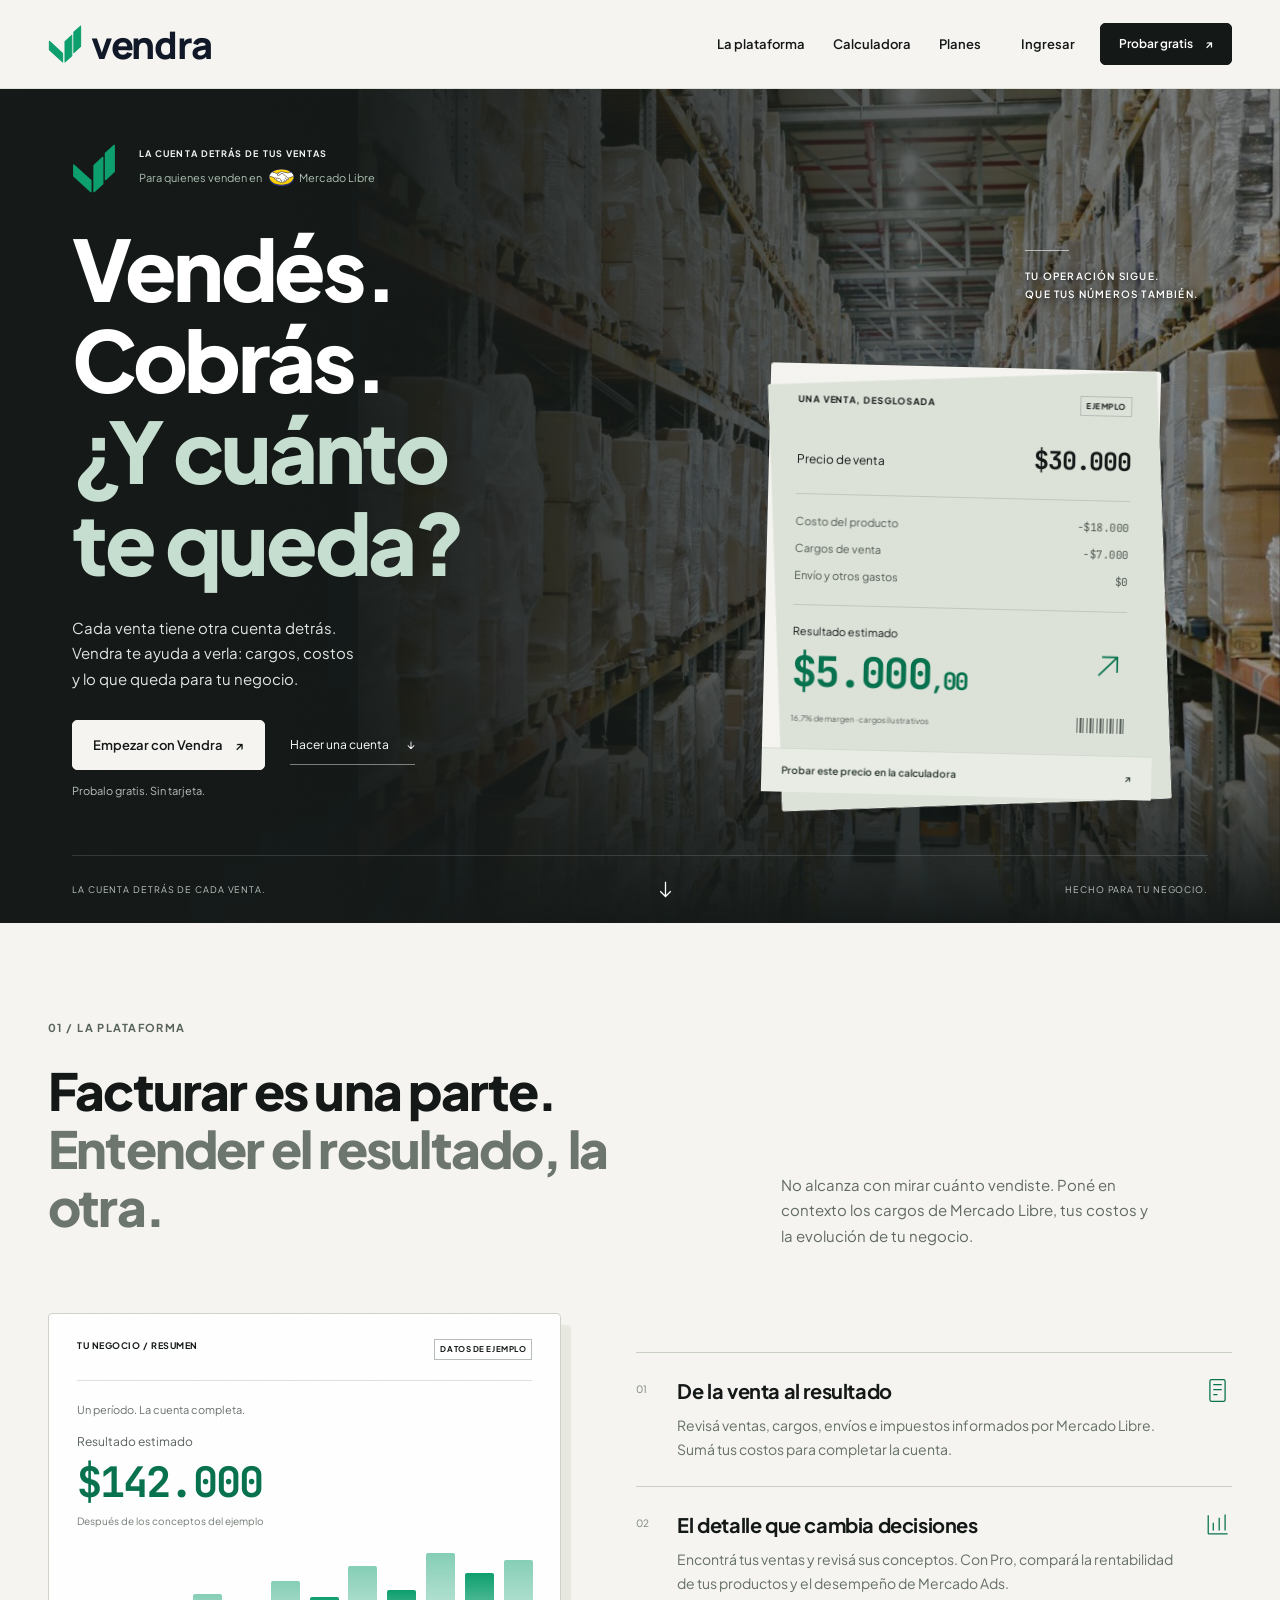
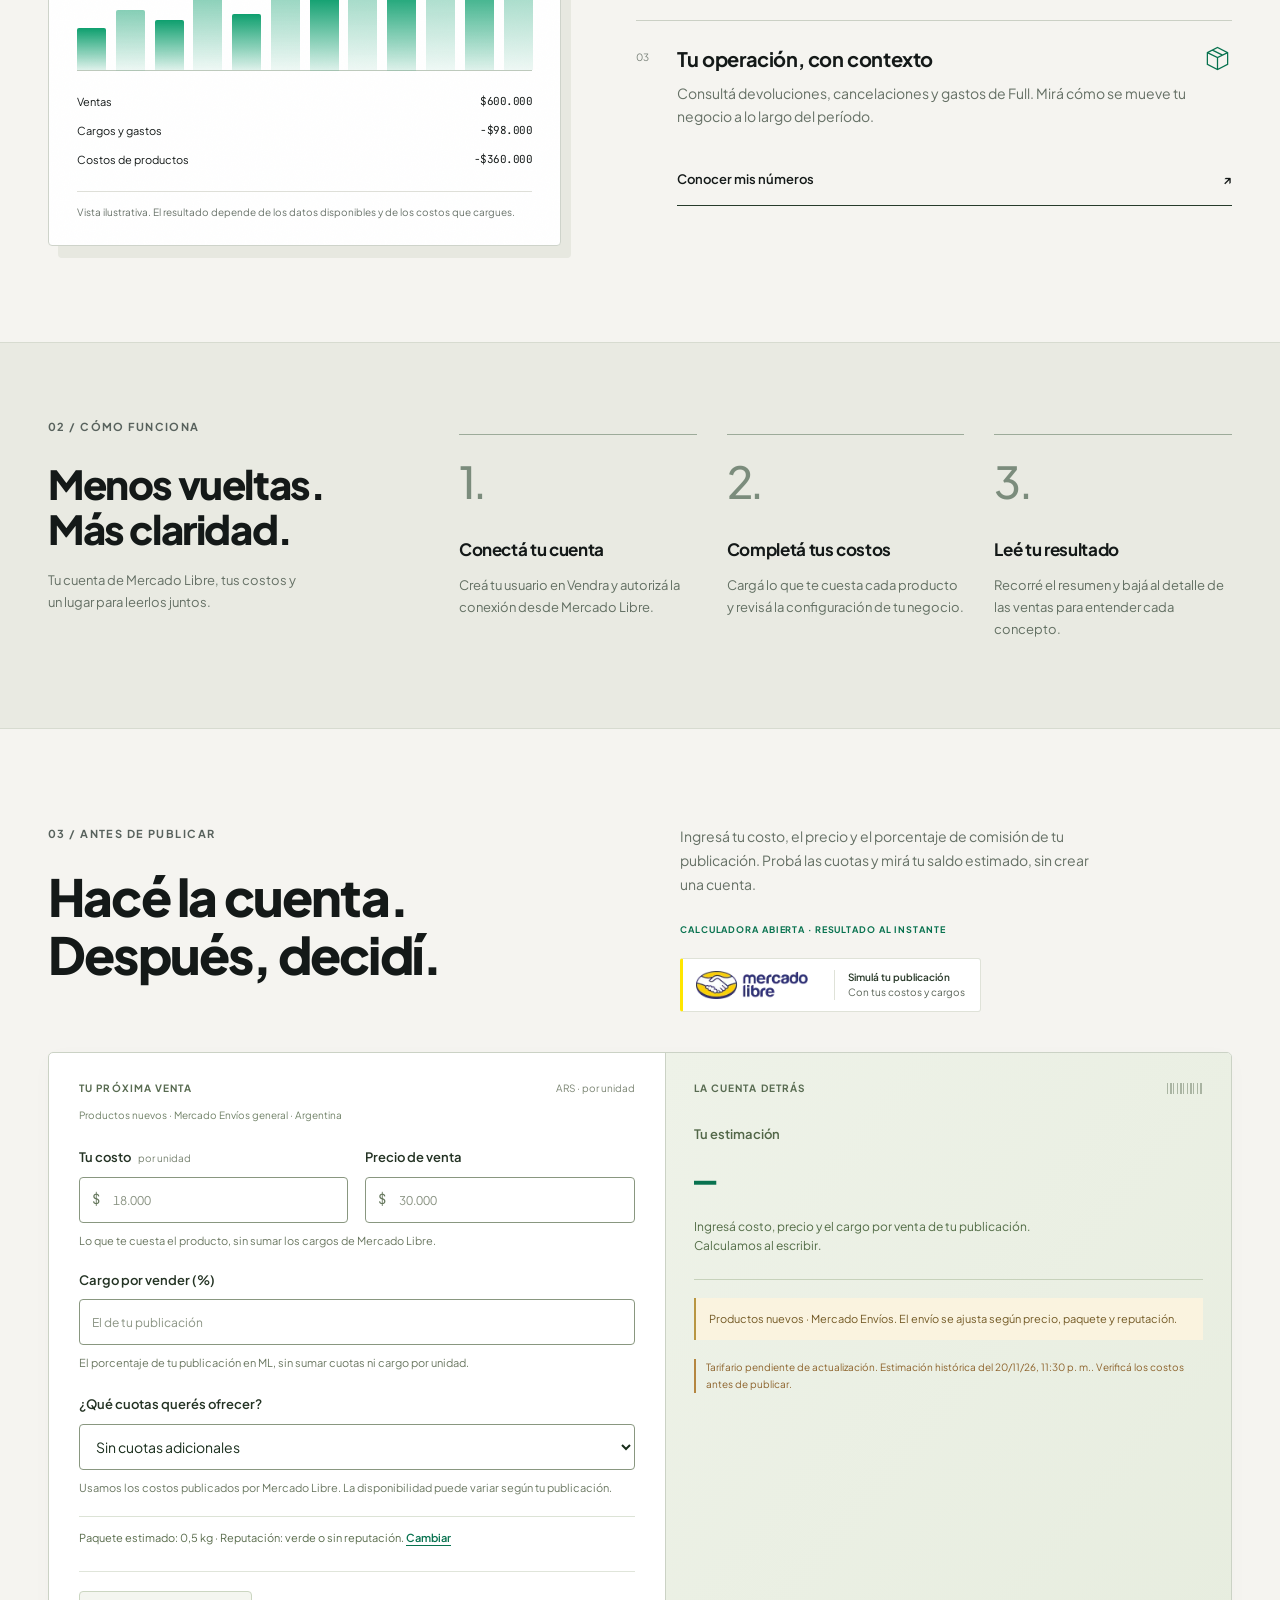
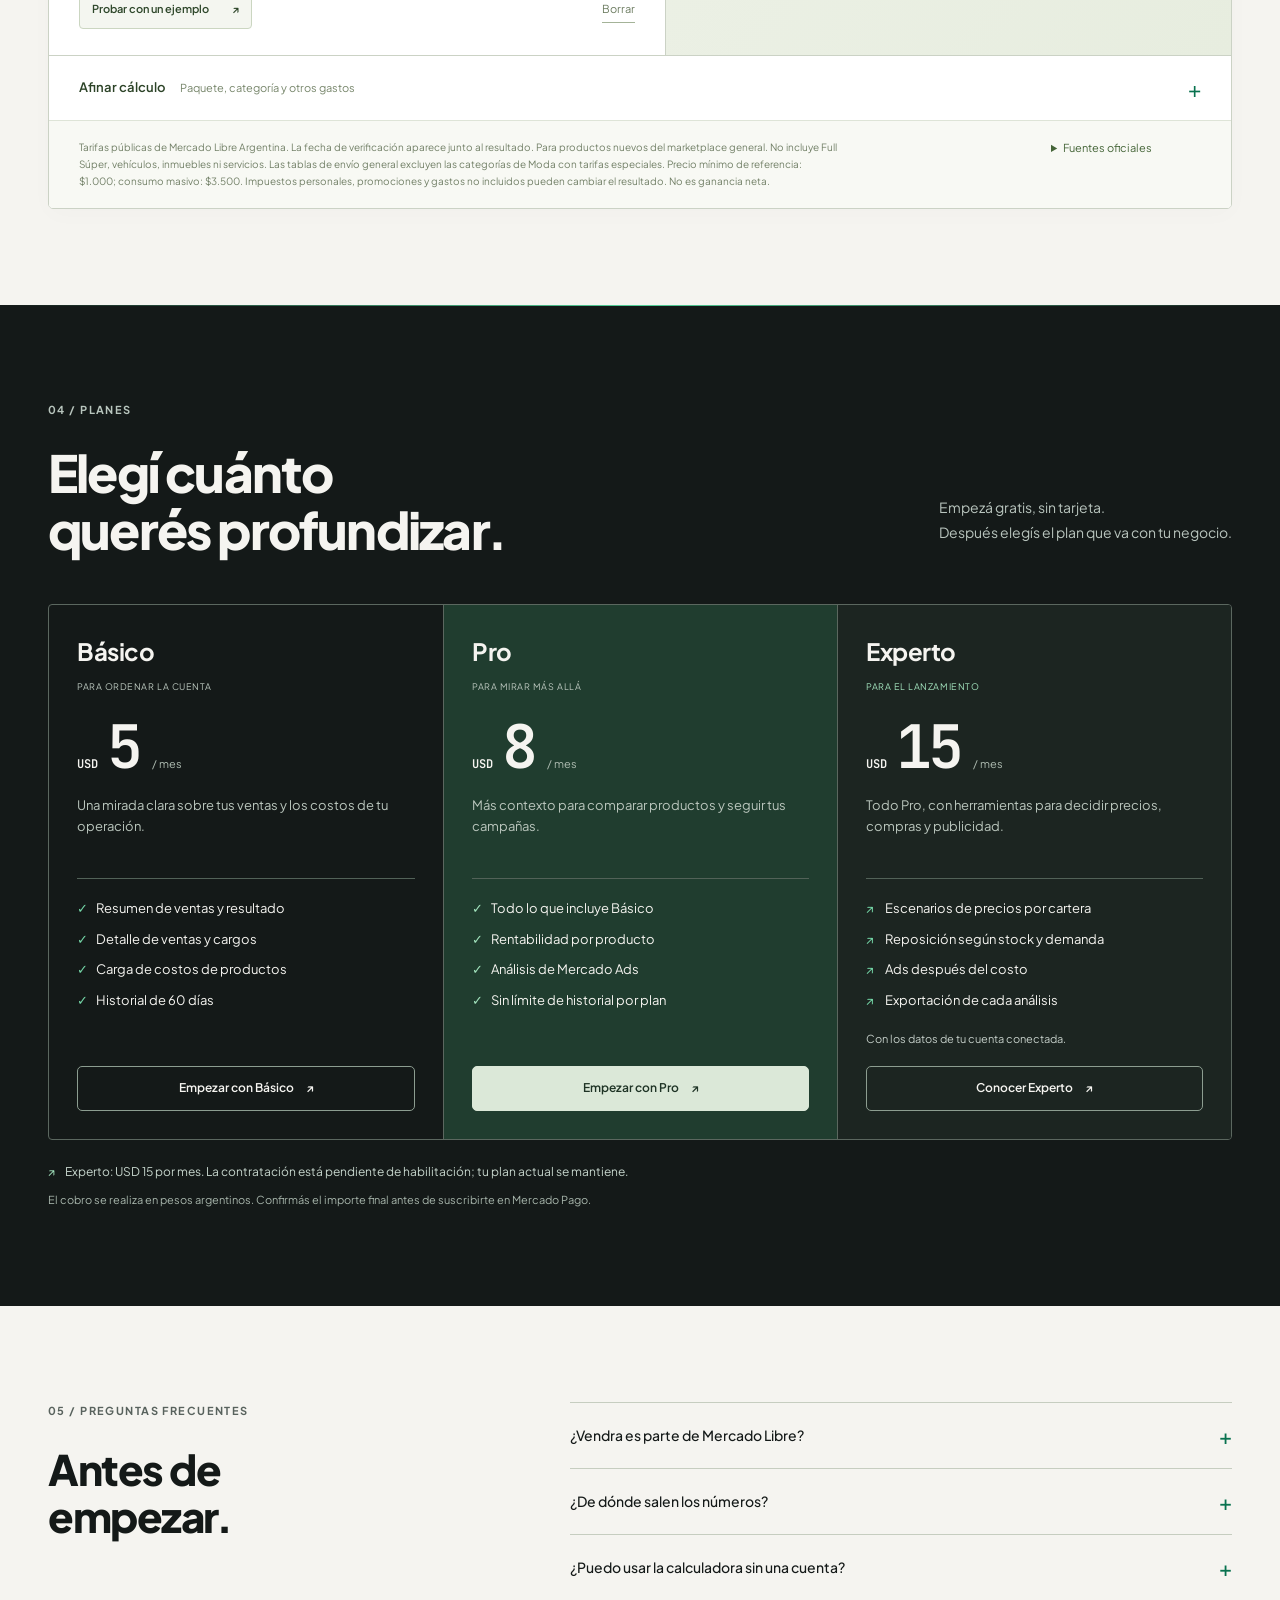
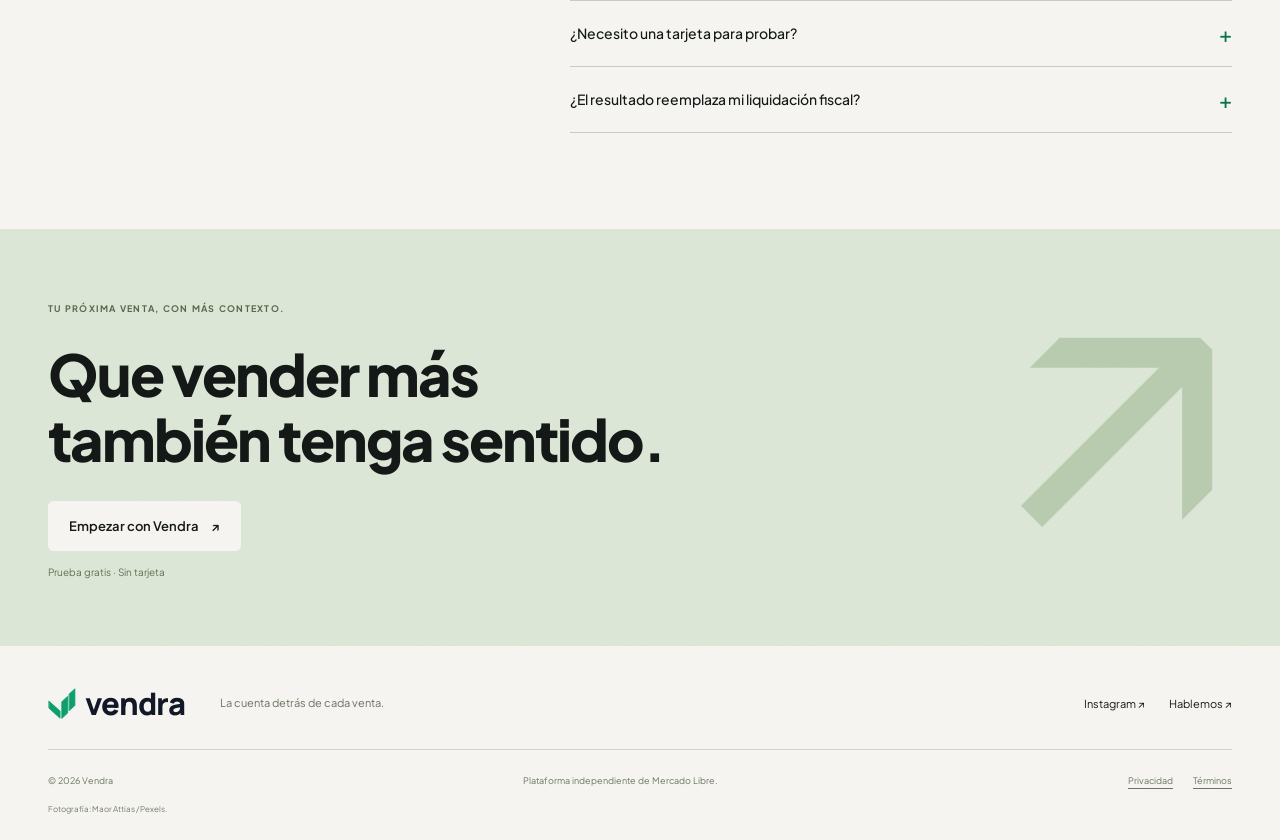
==== commit e7c0b320: "Apply the approved Vendra composition directly to home and app Replace the reconstructed visual laye" ====
--- a/index.html
+++ b/index.html
@@ -1,10 +1,15 @@
-<!DOCTYPE html>
-<html lang="es">
-<head>
-<meta charset="UTF-8">
-<meta name="viewport" content="width=device-width, initial-scale=1.0">
-<meta name="facebook-domain-verification" content="16y74flxnpxetsxmehat0ggmkbxc2m" />
-<title>Vendra — ¿Cuánto ganás de verdad en cada venta?</title>
+<!doctype html>
+<html lang="es-AR">
+<head>
+<meta charset="utf-8"><meta name="viewport" content="width=device-width,initial-scale=1">
+<title>Vendra — La cuenta detrás de cada venta en Mercado Libre</title>
+<meta name="description" content="Entendé qué te queda de tus ventas en Mercado Libre. Reuní ventas, cargos y costos con Vendra, y probá nuestra calculadora de rentabilidad.">
+<meta name="theme-color" content="#141918"><link rel="icon" href="exact-home/assets/vendra-mark.svg" type="image/svg+xml"><link rel="canonical" href="https://vendra.lat/">
+<meta property="og:title" content="Vendés. Cobrás. ¿Y cuánto te queda? · Vendra"><meta property="og:description" content="La cuenta detrás de cada venta en Mercado Libre."><meta property="og:type" content="website"><meta property="og:url" content="https://vendra.lat/">
+<link rel="stylesheet" href="exact-home/shared.css"><link rel="stylesheet" href="exact-home/home.css">
+<link rel="stylesheet" href="exact-home/calculator-simple.css"><script src="visual/public-rates.js?v=exact-home-1" defer></script><script src="visual/public-estimate.js?v=exact-home-1" defer></script><script src="visual/calculator-simple.js?v=exact-home-1" defer></script><script src="exact-home/home.js" defer></script>
+<link rel="stylesheet" href="exact-home/ml-brand.css"><script src="exact-home/ml-brand.js" defer></script>
+<meta name="facebook-domain-verification" content="16y74flxnpxetsxmehat0ggmkbxc2m" />
 <!-- Excluir mi propio dispositivo de las estadísticas: entrar con ?notrack=1 lo apaga, ?notrack=0 lo vuelve a prender -->
 <script>
 (function(){
@@ -36,39 +41,20 @@
   gtag('js', new Date());
   gtag('config', 'G-S068X8Y6HM');
 </script>
-<!-- End Google tag -->
-<meta name="description" content="Calculadora gratis para vendedores de Mercado Libre: costo, precio, comisión y cuotas, con detalle de cargos y envío.">
-<meta property="og:type" content="website">
-<meta property="og:url" content="https://vendra-io.github.io/">
-<meta property="og:site_name" content="Vendra">
-<meta property="og:title" content="Vendra — Tu ganancia real de Mercado Libre">
-<meta property="og:description" content="Estimá cuánto te queda por venta con comisión, cuotas, cargo por unidad y envío.">
-<meta property="og:image" content="https://vendra-io.github.io/og.png">
-<meta property="og:image:width" content="1200">
-<meta property="og:image:height" content="630">
-<meta property="og:image:alt" content="Vendra">
-<meta name="twitter:card" content="summary_large_image">
-<meta name="twitter:title" content="Vendra — Tu ganancia real de Mercado Libre">
-<meta name="twitter:description" content="Cuánto ganás de verdad en cada venta de Mercado Libre.">
-<meta name="twitter:image" content="https://vendra-io.github.io/og.png">
-<link rel="icon" href="data:image/svg+xml,%3Csvg xmlns='http://www.w3.org/2000/svg' viewBox='0 0 32 32'%3E%3Crect width='32' height='32' rx='7' fill='%2310B981'/%3E%3Cg transform='translate(7 6.6) scale(0.09)' fill='white' stroke='white' stroke-width='7' stroke-linejoin='round' stroke-linecap='round'%3E%3Cpath d='M8 88 L86 158 L86 208 L8 138 Z'/%3E%3Cpath d='M100 90 L140 54 L140 172 L100 208 Z'/%3E%3Cpath d='M152 36 L192 0 L192 118 L152 154 Z'/%3E%3C/g%3E%3C/svg%3E">
-<link rel="preconnect" href="https://fonts.googleapis.com">
-<link rel="preconnect" href="https://fonts.gstatic.com" crossorigin>
-<link href="https://fonts.googleapis.com/css2?family=Manrope:wght@800&family=Plus+Jakarta+Sans:wght@400;500;600;700;800&display=swap" rel="stylesheet">
-
-
-
-<link rel="stylesheet" href="visual/approved-shared.css?v=complete3"><link rel="stylesheet" href="visual/approved-home.css?v=complete3"><link rel="stylesheet" href="visual/approved-theme.css?v=complete3"><link rel="stylesheet" href="visual/approved-home-bridge.css?v=complete3"><script src="visual/vendra.js?v=complete3"></script><link rel="stylesheet" href="visual/approved-brand.css?v=complete3"><script defer src="visual/approved-brand.js?v=complete3"></script><link rel="stylesheet" href="visual/calculator-simple.css?v=complete3"><script src="visual/public-rates.js?v=complete3" defer></script><script src="visual/public-estimate.js?v=complete3" defer></script><script src="visual/calculator-simple.js?v=complete3" defer></script></head><body class="approved-home">
+<!-- End Google tag -->
+<meta property="og:site_name" content="Vendra"><meta property="og:image" content="https://vendra.lat/og.png"><meta property="og:image:width" content="1200"><meta property="og:image:height" content="630"><meta property="og:image:alt" content="Vendra"><meta name="twitter:card" content="summary_large_image"><meta name="twitter:image" content="https://vendra.lat/og.png">
+</head>
+<body>
 <a href="#contenido" class="skip">Ir al contenido</a>
 <header class="site-header"><div class="header-inner">
-<a class="brand" href="index.html" aria-label="Vendra, inicio"><img src="visual/vendra-mark.svg" alt="" width="28" height="31"><span>vendra</span></a>
+<a class="brand" href="index.html" aria-label="Vendra, inicio"><img src="exact-home/assets/vendra-mark.svg" alt="" width="28" height="31"><span>vendra</span></a>
 <button id="menu-toggle" type="button" aria-expanded="false" aria-controls="site-nav" aria-label="Abrir menú"><svg viewBox="0 0 24 24" fill="none" stroke="currentColor" stroke-width="1.5" aria-hidden="true"><path d="M4 8h16M4 16h16"/></svg></button>
 <nav id="site-nav" aria-label="Navegación principal"><a href="#plataforma">La plataforma</a><a href="#calculadora">Calculadora</a><a href="#planes">Planes</a></nav>
 <div class="header-account"><a class="login" href="app.html">Ingresar</a><a class="button primary" href="app.html#registro">Probar gratis <span aria-hidden="true">↗</span></a></div>
 </div></header>
 <main id="contenido" tabindex="-1">
 <section class="hero" aria-labelledby="hero-title">
-<img class="hero-photo" src="visual/warehouse.jpg" width="1920" height="1280" alt="" fetchpriority="high">
+<img class="hero-photo" src="exact-home/assets/warehouse.jpg" width="1920" height="1280" alt="" fetchpriority="high">
 <div class="hero-shade"></div>
 <div class="hero-inner">
 <div class="hero-copy"><div class="hero-kicker"><span class="status-dot"></span> PARA QUIENES VENDEN EN MERCADO LIBRE</div>
@@ -150,10 +136,12 @@
   <div class="cs-footnote"><p>Tarifas públicas de Mercado Libre Argentina. La fecha de verificación aparece junto al resultado. Para productos nuevos del marketplace general. No incluye Full Súper, vehículos, inmuebles ni servicios. Las tablas de envío general excluyen las categorías de Moda con tarifas especiales. Precio mínimo de referencia: $1.000; consumo masivo: $3.500. Impuestos personales, promociones y gastos no incluidos pueden cambiar el resultado. No es ganancia neta.</p><details class="cs-sources"><summary>Fuentes oficiales</summary><a href="https://www.mercadolibre.com.ar/ayuda/Costos-para-vender-productos_870" target="_blank" rel="noopener">Comisión y cuotas ↗</a><a href="https://www.mercadolibre.com.ar/ayuda/49926" target="_blank" rel="noopener">Cargo por unidad ↗</a><a href="https://www.mercadolibre.com.ar/ayuda/16467" target="_blank" rel="noopener">Reglas de envío gratis ↗</a><a href="https://www.mercadolibre.com.ar/ayuda/40538" target="_blank" rel="noopener">Envío: verde, líder o sin reputación ↗</a><a href="https://www.mercadolibre.com.ar/ayuda/40545" target="_blank" rel="noopener">Envío: reputación amarilla ↗</a><a href="https://www.mercadolibre.com.ar/ayuda/40547" target="_blank" rel="noopener">Envío: naranja o roja ↗</a><a href="https://www.mercadolibre.com.ar/ayuda/49365" target="_blank" rel="noopener">Peso facturable ↗</a></details></div>
  </div>
 </section>
-<section id="planes" class="plans-section" tabindex="-1" aria-labelledby="plans-title"><div class="section-shell"><div class="plans-heading reveal"><div><span class="section-number">04 / PLANES</span><h2 id="plans-title">Elegí cuánto<br>querés profundizar.</h2></div><p>Empezá gratis, sin tarjeta.<br>Después elegís el plan que va con tu negocio.</p></div><div class="plans-grid"><article class="plan reveal"><div class="plan-top"><h3>Básico</h3><span>PARA ORDENAR LA CUENTA</span></div><p class="plan-price"><strong class="numeric"><small>USD</small>5</strong><span>/ mes</span></p><p class="plan-description">Una mirada clara sobre tus ventas y los costos de tu operación.</p><ul><li>Resumen de ventas y resultado</li><li>Detalle de ventas y cargos</li><li>Carga de costos de productos</li><li>Historial de 60 días</li></ul><a class="button" href="app.html#registro">Empezar con Básico <span aria-hidden="true">↗</span></a></article><article class="plan plan-pro reveal"><div class="plan-top"><h3>Pro</h3><span>PARA MIRAR MÁS ALLÁ</span></div><p class="plan-price"><strong class="numeric"><small>USD</small>8</strong><span>/ mes</span></p><p class="plan-description">Más contexto para comparar productos y seguir tus campañas.</p><ul><li>Todo lo que incluye Básico</li><li>Rentabilidad por producto</li><li>Análisis de Mercado Ads</li><li>Historial y exportaciones avanzadas</li></ul><a class="button" href="app.html#registro">Empezar con Pro <span aria-hidden="true">↗</span></a></article><article class="plan plan-expert reveal"><div class="plan-top"><h3>Experto</h3><span>PARA DECIDIR CON DATOS</span></div><p class="plan-price"><strong class="numeric"><small>USD</small>15</strong><span>/ mes</span></p><p class="plan-description">Todo Pro, con herramientas para decidir precios, compras y publicidad.</p><ul><li>Escenarios de precios por cartera</li><li>Reposición según stock y demanda</li><li>Ads después del costo</li><li>Exportación de cada análisis</li></ul><p class="plan-scope">Con los datos de tu cuenta conectada.</p><a class="button" href="app.html?plan=experto#planes">Conocer Experto <span aria-hidden="true">↗</span></a></article></div><p class="plan-launch-note"><span aria-hidden="true">↗</span> Experto: USD 15 por mes. La contratación está pendiente de habilitación; tu plan actual se mantiene.</p><p class="plan-billing">El cobro se realiza en pesos argentinos. Confirmás el importe final antes de suscribirte en Mercado Pago.</p></div></section>
+<section id="planes" class="plans-section" tabindex="-1" aria-labelledby="plans-title"><div class="section-shell"><div class="plans-heading reveal"><div><span class="section-number">04 / PLANES</span><h2 id="plans-title">Elegí cuánto<br>querés profundizar.</h2></div><p>Empezá gratis, sin tarjeta.<br>Después elegís el plan que va con tu negocio.</p></div><div class="plans-grid"><article class="plan reveal"><div class="plan-top"><h3>Básico</h3><span>PARA ORDENAR LA CUENTA</span></div><p class="plan-price"><strong class="numeric"><small>USD</small>5</strong><span>/ mes</span></p><p class="plan-description">Una mirada clara sobre tus ventas y los costos de tu operación.</p><ul><li>Resumen de ventas y resultado</li><li>Detalle de ventas y cargos</li><li>Carga de costos de productos</li><li>Historial de 60 días</li></ul><a class="button" href="app.html#registro">Empezar con Básico <span aria-hidden="true">↗</span></a></article><article class="plan plan-pro reveal"><div class="plan-top"><h3>Pro</h3><span>PARA MIRAR MÁS ALLÁ</span></div><p class="plan-price"><strong class="numeric"><small>USD</small>8</strong><span>/ mes</span></p><p class="plan-description">Más contexto para comparar productos y seguir tus campañas.</p><ul><li>Todo lo que incluye Básico</li><li>Rentabilidad por producto</li><li>Análisis de Mercado Ads</li><li>Sin límite de historial por plan</li></ul><a class="button" href="app.html#registro">Empezar con Pro <span aria-hidden="true">↗</span></a></article><article class="plan plan-expert reveal"><div class="plan-top"><h3>Experto</h3><span>PARA EL LANZAMIENTO</span></div><p class="plan-price"><strong class="numeric"><small>USD</small>15</strong><span>/ mes</span></p><p class="plan-description">Todo Pro, con herramientas para decidir precios, compras y publicidad.</p><ul><li>Escenarios de precios por cartera</li><li>Reposición según stock y demanda</li><li>Ads después del costo</li><li>Exportación de cada análisis</li></ul><p class="plan-scope">Con los datos de tu cuenta conectada.</p><a class="button" href="app.html?plan=experto#planes">Conocer Experto <span aria-hidden="true">↗</span></a></article></div><p class="plan-launch-note"><span aria-hidden="true">↗</span> Experto: USD 15 por mes. La contratación está pendiente de habilitación; tu plan actual se mantiene.</p><p class="plan-billing">El cobro se realiza en pesos argentinos. Confirmás el importe final antes de suscribirte en Mercado Pago.</p></div></section>
 <section class="faq-section section-shell" aria-labelledby="faq-title"><div><span class="section-number">05 / PREGUNTAS FRECUENTES</span><h2 id="faq-title">Antes de<br>empezar.</h2></div><div class="faq-list"><details><summary>¿Vendra es parte de Mercado Libre?</summary><p>No. Vendra es una plataforma independiente para analizar tu operación en Mercado Libre. La conexión se autoriza desde Mercado Libre.</p></details><details><summary>¿De dónde salen los números?</summary><p>De los datos disponibles de tu cuenta de Mercado Libre y de los costos que cargás en Vendra. El resultado depende de que esos datos estén completos y de la configuración de tu negocio.</p></details><details><summary>¿Puedo usar la calculadora sin una cuenta?</summary><p>Sí. Ingresá costo, precio, el porcentaje de comisión de tu publicación y las cuotas. Estimamos cargos por unidad y envío con tablas públicas y supuestos visibles de peso y reputación, que podés cambiar en Afinar cálculo. La categoría es opcional y no define automáticamente tu comisión. El saldo estimado no es ganancia neta: impuestos y otros gastos pueden modificarlo.</p></details><details><summary>¿Necesito una tarjeta para probar?</summary><p>No necesitás una tarjeta para empezar la prueba. Creá tu cuenta, conectá Mercado Libre y recorré la plataforma.</p></details><details><summary>¿El resultado reemplaza mi liquidación fiscal?</summary><p>No. Vendra te ayuda a analizar tu negocio. El tratamiento impositivo y los gastos que no estén registrados pueden modificar el resultado; revisalos con tu contador.</p></details></div></section>
 <section class="closing paper-texture"><div class="section-shell"><span class="eyebrow">TU PRÓXIMA VENTA, CON MÁS CONTEXTO.</span><h2>Que vender más<br>también tenga sentido.</h2><a class="button hero-primary" href="app.html#registro">Empezar con Vendra <span aria-hidden="true">↗</span></a><p>Prueba gratis · Sin tarjeta</p><span class="closing-mark" aria-hidden="true">↗</span></div></section>
 </main>
-<footer class="site-footer section-shell"><div class="footer-top"><a class="brand" href="index.html" aria-label="Vendra, inicio"><img src="visual/vendra-mark.svg" width="28" height="31" alt=""><span>vendra</span></a><p>La cuenta detrás de cada venta.</p><div><a href="https://instagram.com/vendra.latam" target="_blank" rel="noopener">Instagram ↗</a><a href="mailto:hola@vendra.lat">Hablemos ↗</a></div></div><div class="footer-bottom"><span>© <span id="year">2026</span> Vendra</span><span>Plataforma independiente de Mercado Libre.</span><div><a href="privacidad.html">Privacidad</a><a href="terminos.html">Términos</a></div></div><p class="photo-credit">Fotografía: <a href="https://www.pexels.com/photo/boxes-on-shelves-inside-a-warehouse-5156696/" target="_blank" rel="noopener">Maor Attias / Pexels</a>.</p></footer>
-
-<script src="visual/approved-home.js?v=complete3"></script></body></html>+<footer class="site-footer section-shell"><div class="footer-top"><a class="brand" href="index.html" aria-label="Vendra, inicio"><img src="exact-home/assets/vendra-mark.svg" width="28" height="31" alt=""><span>vendra</span></a><p>La cuenta detrás de cada venta.</p><div><a href="https://instagram.com/vendra.latam" target="_blank" rel="noopener">Instagram ↗</a><a href="mailto:hola@vendra.lat">Hablemos ↗</a></div></div><div class="footer-bottom"><span>© <span id="year">2026</span> Vendra</span><span>Plataforma independiente de Mercado Libre.</span><div><a href="privacidad.html">Privacidad</a><a href="terminos.html">Términos</a></div></div><p class="photo-credit">Fotografía: <a href="https://www.pexels.com/photo/boxes-on-shelves-inside-a-warehouse-5156696/" target="_blank" rel="noopener">Maor Attias / Pexels</a>.</p></footer>
+</body></html>
+
+
+
--- a/exact-home/shared.css
+++ b/exact-home/shared.css
@@ -0,0 +1,6 @@
+@import url('fonts.css');
+:root{--ink:#141918;--muted:#69706d;--paper:#f5f4f0;--white:#fff;--line:#dedfd8;--green:#0e9f6e;--green-dark:#08724f;--coral:#f0603a;--negative:#be3c36;--font:'Plus Jakarta Sans',Arial,sans-serif}
+*{box-sizing:border-box}html{scroll-behavior:smooth}body{margin:0;font:400 14px/1.55 var(--font);color:var(--ink);background:var(--paper);-webkit-font-smoothing:antialiased}button,input,select,textarea{font:inherit}button,a{-webkit-tap-highlight-color:transparent}button{cursor:pointer}a{color:inherit}button:focus-visible,a:focus-visible,summary:focus-visible,input:focus-visible,select:focus-visible,[tabindex]:focus-visible{outline:3px solid var(--green);outline-offset:4px}svg{display:block}button svg,a svg{width:18px;height:18px;flex:none}button:disabled{cursor:default;opacity:.5}.brand{display:inline-flex;align-items:center;gap:9px;text-decoration:none;white-space:nowrap}.brand img{display:block;width:28px;height:31px;object-fit:contain}.brand span{font:800 31px/1 'Manrope',sans-serif;letter-spacing:-.035em;color:#111827}.brand.on-dark span{color:white}.button{display:inline-flex;align-items:center;justify-content:center;gap:12px;min-height:45px;padding:11px 18px;font-weight:600;font-size:13px;line-height:1.4;background:transparent;border:1px solid #c9cdc6;border-radius:5px;text-decoration:none;transition:background .2s,transform .2s,border-color .2s}.button:hover{background:#e9ece5;transform:translateY(-1px)}.button.primary{background:var(--green);border-color:var(--green);color:white}.button.primary:hover{background:var(--green-dark);border-color:var(--green-dark)}.eyebrow{font-size:10px;font-weight:700;letter-spacing:.14em;text-transform:uppercase}.numeric{font-variant-numeric:tabular-nums lining-nums}.paper-texture{position:relative;isolation:isolate}.paper-texture:before{content:'';position:absolute;inset:0;z-index:-1;background:url('assets/grain.svg');opacity:.13;pointer-events:none}.barcode{width:48px;height:15px;background:repeating-linear-gradient(90deg,currentColor 0 1px,transparent 1px 3px,currentColor 3px 5px,transparent 5px 6px,currentColor 6px 7px,transparent 7px 10px)}.skip{position:fixed;left:16px;top:10px;z-index:999;background:var(--ink);color:white;padding:12px;transform:translateY(-150%)}.skip:focus{transform:none}dialog{border:1px solid var(--line);border-radius:8px;max-width:560px;width:calc(100% - 32px);padding:28px;color:var(--ink);background:var(--paper);box-shadow:0 28px 100px #0004}dialog::backdrop{background:#111b19aa;backdrop-filter:blur(5px)}dialog h2{font-size:24px;margin:0 0 14px;letter-spacing:-.7px}dialog .dialog-close{position:absolute;right:10px;top:10px;background:none;border:0;padding:7px}dialog p{color:var(--muted)}@media(prefers-reduced-motion:reduce){html{scroll-behavior:auto}*,*:before,*:after{animation:none!important;transition:none!important;scroll-behavior:auto!important}}
+:root{--font-number:'JetBrains Mono',monospace}.numeric{font-family:var(--font-number);font-variant-numeric:tabular-nums lining-nums;letter-spacing:-.045em}
+
+.button.primary{background:#08724f;border-color:#08724f}.button.primary:hover{background:#06553b;border-color:#06553b}
--- a/exact-home/home.css
+++ b/exact-home/home.css
@@ -0,0 +1,76 @@
+/* Vendra — editorial home. Built independently of the previous visual refresh. */
+:root{--verde-2:#08724f;--coral:#be3c36}html{scroll-padding-top:96px}body{font-size:16px}[hidden]{display:none!important}h1,h2,h3,p{margin-top:0}h2{font-size:clamp(32px,4vw,54px);line-height:1.13;letter-spacing:-.055em;font-weight:600}h3{letter-spacing:-.025em}p{line-height:1.7}a{text-underline-offset:4px}.section-shell{max-width:1280px;margin-inline:auto;padding:96px 48px}.section-number{display:block;font-size:11px;font-weight:700;letter-spacing:.13em;margin-bottom:26px;color:#58625d}.site-header{position:sticky;top:0;z-index:50;background:#f5f4f0f5;border-bottom:1px solid #dedfd8;backdrop-filter:blur(12px)}.header-inner{height:88px;max-width:1440px;padding:0 48px;display:flex;align-items:center;gap:40px;margin:auto}.header-inner nav{display:flex;gap:28px;margin-left:auto}.header-inner nav a,.login{font-size:13px;font-weight:600;text-decoration:none}.header-inner nav a:hover,.login:hover{color:var(--green-dark)}.header-account{display:flex;align-items:center;gap:25px}.header-account .button{min-height:42px;font-size:12px}.header-account .button.primary{background:var(--ink);border-color:var(--ink)}#menu-toggle{display:none}.hero{position:relative;isolation:isolate;background:var(--ink);color:#fff;overflow:hidden}.hero-photo{position:absolute;right:0;top:0;width:72%;height:100%;object-fit:cover;object-position:center;z-index:-3;opacity:.78}.hero-shade{position:absolute;inset:0;background:linear-gradient(90deg,#141918 0%,#141918f5 27%,#1419188c 64%,#14191835),linear-gradient(0deg,#141918 0%,transparent 30%,#14191840);z-index:-2}.hero:after{content:'';position:absolute;inset:0;background:url('assets/grain.svg');opacity:.09;pointer-events:none;z-index:-1}.hero-inner{position:relative;max-width:1440px;margin:auto;padding:55px 72px 0;display:grid;grid-template-columns:1.16fr 1fr;gap:32px 70px}.hero-kicker{display:flex;gap:10px;align-items:center;font-size:10px;letter-spacing:.1em;font-weight:600;color:#dfebe5;margin:0 0 32px}.status-dot{width:6px;height:6px;background:#19ce91;box-shadow:0 0 0 4px #0e9f6e22;border-radius:50%;flex:none}.hero h1{font-size:clamp(62px,6.6vw,98px);font-weight:500;line-height:.99;letter-spacing:-.065em;margin-bottom:28px}.hero h1>span{color:#c5decf}.hero-copy>p{font-size:15px;line-height:1.7;color:#e0e5e2;max-width:400px}.hero-actions{display:flex;align-items:center;gap:25px;margin-top:29px}.button.hero-primary{background:var(--paper);border-color:var(--paper);color:var(--ink);font-size:13px;min-height:50px;padding-inline:20px}.button.hero-primary:hover{background:white;transform:translateY(-3px)}.hero-secondary{font-size:12px;display:inline-flex;gap:18px;text-decoration:none;border-bottom:1px solid #ffffff70;padding:10px 0}.hero-copy .hero-note{font-size:11px;color:#b8c0bc;margin:12px 0 0}.hero-evidence{display:flex;flex-direction:column;justify-content:flex-end;align-items:center;padding-top:75px;padding-bottom:5px}.warehouse-caption{align-self:flex-end;font-size:10px;letter-spacing:.12em;line-height:1.8;font-weight:600;margin-bottom:64px;margin-right:10px;text-shadow:0 1px 8px #000}.caption-rule{display:block;width:44px;height:1px;background:#fff9;margin-bottom:16px}.sale-ticket{background:#f5f4f0;color:var(--ink);width:100%;max-width:390px;padding:26px 28px 0;border-radius:3px;box-shadow:0 25px 65px #0005;transform:rotate(1.4deg);position:relative}.sale-ticket:after{content:'';position:absolute;inset:10px -9px -9px 9px;background:#dce2d8;z-index:-2;transform:rotate(-3.3deg);border:1px solid #fff4;border-radius:3px}.ticket-top{display:flex;justify-content:space-between;align-items:center;gap:8px;margin-bottom:26px}.ticket-top .eyebrow{font-size:9px;letter-spacing:.1em}.example-tag{font-size:8px;font-weight:700;letter-spacing:.07em;border:1px solid #b6bdb6;padding:3px 5px;white-space:nowrap}.ticket-sale{display:flex;justify-content:space-between;align-items:baseline;border-bottom:1px solid #bfc7be;padding-bottom:19px;font-size:12px}.ticket-sale strong{font-size:25px;font-weight:500}.ticket-lines{font-size:11px;margin:18px 0 21px;color:#4f5952}.ticket-lines>div{display:flex;justify-content:space-between;gap:10px;margin-bottom:10px}.ticket-lines dd{margin:0}.ticket-profit{border-top:1px solid #bfc7be;padding-top:17px;display:flex;justify-content:space-between;align-items:center}.ticket-profit span{display:block;font-size:11px;margin-bottom:5px}.ticket-profit strong{font-size:42px;font-weight:500;color:var(--green-dark);line-height:1.3;white-space:nowrap}.ticket-profit .ticket-cent{font-size:24px;display:inline}.ticket-profit svg{width:35px;height:35px;color:var(--green-dark)}.ticket-foot{display:flex;justify-content:space-between;align-items:center;font-size:8px;color:#59625d;margin:12px 0 22px;gap:10px}.sale-ticket button{display:flex;align-items:center;justify-content:space-between;width:calc(100% + 56px);margin-left:-28px;padding:14px 20px;border:0;border-top:1px solid #d4d9d0;background:#e9ece5;color:#2b3930;font-size:10px;text-align:left;font-weight:600}.sale-ticket button:hover{background:#dde7dc}.hero-bottom{grid-column:1/-1;display:flex;align-items:center;justify-content:space-between;border-top:1px solid #fff2;margin-top:22px;padding:19px 0;font-size:9px;letter-spacing:.1em;color:#bdc8c1}.hero-bottom a{display:block;color:white;padding:4px}.hero-bottom a svg{width:21px;height:21px}.hero-copy{animation:hero-enter .9s cubic-bezier(.18,.7,.25,1) both}.sale-ticket{animation:ticket-enter 1.15s cubic-bezier(.18,.7,.25,1) both}.hero-photo{animation:photo-enter 1.5s ease-out both}.section-heading{display:grid;grid-template-columns:1.45fr 1fr;gap:0 80px}.section-heading .section-number{grid-column:1/-1}.section-heading h2 span{color:#6d756f}.section-heading p{align-self:end;font-size:15px;color:#616a64;max-width:380px;margin-bottom:30px}.platform-grid{display:grid;grid-template-columns:1fr 1.16fr;gap:75px;margin-top:35px;align-items:center}.ledger-preview{position:relative;background:#fff;border:1px solid #ced3ca;border-radius:4px;padding:25px 28px;box-shadow:10px 12px 0 #e7e8e0}.ledger-title{display:flex;justify-content:space-between;gap:6px;border-bottom:1px solid var(--line);padding-bottom:20px}.ledger-title .eyebrow{font-size:9px;letter-spacing:.06em}.ledger-period{font-size:11px;color:#69706d;margin-top:20px}.ledger-total{padding-top:15px}.ledger-total>span{display:block;font-size:12px;color:#58625d}.ledger-total strong{display:block;font-size:42px;font-weight:500;margin:4px 0;color:#08724f;line-height:1.3}.ledger-total .ledger-caption{font-size:10px;color:#737c75}.ledger-bars{height:118px;display:flex;gap:10px;align-items:flex-end;margin-top:24px;border-bottom:1px solid #bdc9bc}.ledger-bars i{display:block;flex:1;height:var(--h);background:linear-gradient(0deg,#0e9f6e22,#0e9f6e);border-radius:2px 2px 0 0;transform-origin:bottom;animation:grow-in 1s both}.ledger-bars i:nth-child(even){background:linear-gradient(0deg,#0e9f6e11,#0e9f6e80)}.ledger-summary{margin:16px 0;font-size:11px}.ledger-summary div{display:flex;justify-content:space-between;padding:6px 0}.ledger-summary dd{margin:0}.ledger-disclaimer{font-size:10px;line-height:1.6;color:#69736a;margin:15px 0 0;border-top:1px solid var(--line);padding-top:12px}.feature{display:grid;grid-template-columns:25px 1fr 28px;gap:16px;padding:24px 0;border-top:1px solid #cbd0c5}.feature-index{font-size:10px;color:#788078;padding-top:5px}.feature h3{font-size:20px;line-height:1.35;margin-bottom:10px;font-weight:600}.feature p{font-size:14px;color:#657065;margin-bottom:0}.feature>svg{width:27px;height:27px;color:var(--green-dark)}.text-link{display:flex;justify-content:space-between;font-size:13px;font-weight:600;text-decoration:none;border-bottom:1px solid #273b2b;padding:16px 0;margin-left:41px}.how-section{background:#e9eae2;border-top:1px solid #d7dbd0;border-bottom:1px solid #d7dbd0}.how-section>.section-shell{display:grid;grid-template-columns:.85fr 1.9fr;gap:65px;padding-block:75px}.how-heading h2{font-size:40px;margin-bottom:18px}.how-heading p{font-size:13px;color:#657065;max-width:260px}.how-steps{list-style:none;padding:0;margin:16px 0 0;display:grid;grid-template-columns:repeat(3,1fr);gap:30px}.how-steps li{position:relative;border-top:1px solid #9dab9a;padding-top:24px}.step-number{font-size:44px;font-weight:500;letter-spacing:-.06em;line-height:1;color:#7b8c7c}.how-steps h3{font-size:17px;line-height:1.4;font-weight:600;margin:33px 0 12px}.how-steps p{font-size:13px;color:#626f62}.calculator-heading{display:grid;grid-template-columns:1fr 1fr;gap:80px;margin-bottom:40px}.calculator-heading>div:last-child{align-self:end}.calculator-heading p{font-size:14px;color:#657065;margin-bottom:18px;max-width:420px}.free-label{font-size:9px;font-weight:700;letter-spacing:.1em;color:var(--green-dark)}.calculator-heading h2{margin-bottom:0}.calc-v2{display:grid;grid-template-columns:minmax(0,1.35fr) minmax(0,1fr);gap:0;border:1px solid #cdd3c7;border-radius:5px;background:#fff;align-items:stretch}.calc-work{padding:30px 32px}.calc-step{display:flex;align-items:center;gap:12px;margin:29px 0 20px;border-top:1px solid #e0e4dc;padding-top:25px}.calc-step:first-child{margin-top:0;border-top:0;padding-top:0}.calc-step>span{font-size:11px;font-weight:600;color:#08724f;border:1px solid #afc3af;width:24px;height:24px;display:grid;place-items:center;border-radius:3px;flex:none}.calc-step h3{font-size:16px;line-height:1.4;font-weight:600;margin:0}.calc-step small{font-size:10px;color:#6d776d;margin-left:auto}.calc-work label,.calc-work legend{display:block;font-size:13px;font-weight:500;margin-bottom:8px}.calc-work input,.calc-work select{width:100%;max-width:100%;min-width:0;border:1px solid #82907d;background:white;color:var(--ink);border-radius:4px;min-height:44px;padding:9px 10px;font-size:13px}.calc-work input[type=number]{font-family:var(--font-number);font-size:13px;letter-spacing:-.04em}.calc-work input::placeholder{font-family:var(--font);font-size:11px;letter-spacing:0;color:#727c72}.calc-work [aria-invalid=true]{border-color:var(--negative);box-shadow:0 0 0 1px var(--negative)}.search-row{display:flex;gap:8px}.search-row input{flex:1}.search-row button{flex:none;font-size:11px;font-weight:600;background:#17241b;color:#fff;border:1px solid #17241b;border-radius:4px;padding:9px 12px}.search-row button:hover{background:#08724f}.search-product p,.calc-help{font-size:12px;line-height:1.6;color:#697468;margin:9px 0}.search-status{font-size:12px;line-height:1.5;color:#566452}.search-status:empty{display:none}.calc-work fieldset{border:1px solid #cbd5c5;padding:15px;margin:15px 0}.calc-work #category-options label{display:flex;gap:10px;align-items:flex-start;border-top:1px solid var(--line);padding:11px 0;margin:0;cursor:pointer}.calc-work #category-options input{width:16px;min-height:16px;flex:none;accent-color:var(--green)}.verified-category{font-size:12px;border-left:3px solid var(--green);padding:12px;background:#eef5ea}.verified-category a{display:block;font-size:10px;margin-top:8px}.modos{display:flex;border-bottom:1px solid #b7c2b0;margin-bottom:22px;gap:20px}.modos button{background:transparent;color:#687362;border:0;border-bottom:2px solid transparent;font-size:12px;padding:10px 0;margin-bottom:-1px;font-weight:600}.modos button.on{color:#08724f;border-bottom-color:#08724f}.calc-fields{display:grid;grid-template-columns:1fr 1fr;gap:18px 16px;align-items:start}.campo{min-width:0}.calc-fields>#reverse-fields{grid-column:1/-1;display:grid;grid-template-columns:1fr 1fr;gap:16px}.fee-notice{padding:12px 14px;background:#f3f2e9;border-left:2px solid #a1a78f;margin:16px 0 22px;font-size:11px}.fee-notice strong,.fee-notice span{display:block}.fee-notice span{margin-top:4px;color:#66705e}.calc-warning{font-size:12px;line-height:1.6;background:#fff0e8;padding:12px 14px;border-left:2px solid #c65b36;color:#96381e}.calc-work details{margin-top:22px;border-top:1px solid var(--line);padding-top:15px;font-size:12px}.calc-work summary{cursor:pointer;font-weight:600;margin-bottom:10px}.calc-actions{display:flex;align-items:center;gap:16px;margin-top:26px}.btn-cta{font-size:11px;font-weight:600;padding:11px 13px;border:1px solid #a9b5a1;background:transparent;border-radius:4px;color:#30442c;min-height:42px}.btn-cta:hover{background:#e9f0e3}.calc-clear{background:none;border:0;color:#677360;font-size:11px;text-decoration:underline;text-underline-offset:3px;min-height:42px}.calc-output{background:#ecefe6;border-left:1px solid #cdd3c7;min-width:0;position:relative}.calc-output-inner{position:sticky;top:112px;padding:32px 28px}.calc-overline{font-size:9px;font-weight:700;letter-spacing:.12em;color:#63735b}.resultado{padding:30px 0 25px;border-bottom:1px solid #c5cdbd}.resultado .lbl{font-size:13px;color:#526249}.monto{font-size:clamp(30px,3.4vw,46px);font-weight:500;letter-spacing:-.07em;line-height:1.3;margin:10px 0 13px;overflow-wrap:anywhere;color:var(--green-dark)}.resultado .sub{font-size:11px;line-height:1.6;color:#596952;max-width:280px}#breakdown-title{font-size:12px;font-weight:600;margin:24px 0 15px}.calc-breakdown{margin:0 0 20px;font-size:11px}.calc-breakdown>div{display:flex;justify-content:space-between;gap:10px;padding:9px 0;border-bottom:1px solid #d9dfd1}.calc-breakdown dt{color:#5d6b56}.calc-breakdown dd{margin:0;text-align:right;white-space:nowrap;font-family:var(--font-number);letter-spacing:-.05em}.calc-breakdown .profit-row{padding-top:13px;border-bottom:0;font-weight:600;color:#08724f}.calc-breakdown .profit-row.loss{color:var(--negative)}.calc-scope{font-size:12px;color:#63715b;margin-top:25px}.calc-scope strong{color:#455a3a;font-weight:600}.calc-scope p{line-height:1.7;margin:7px 0}.calc-sources{font-size:10px;border-top:1px solid #c5cdbd;margin-top:20px;padding-top:18px;color:#596952}.calc-sources summary{cursor:pointer;font-weight:600}.calc-sources a{display:block;margin:12px 0;line-height:1.5}.jump-result{display:none}.plans-section{background:var(--ink);color:var(--paper);position:relative;overflow:hidden}.plans-section:before{content:'';position:absolute;left:0;top:0;width:100%;height:1px;background:linear-gradient(90deg,transparent,#53cf98,transparent)}.plans-heading{display:flex;justify-content:space-between;gap:70px;align-items:flex-end;margin-bottom:45px}.plans-heading .section-number{color:#b8c5bd}.plans-heading h2{margin-bottom:0}.plans-heading>p{font-size:14px;line-height:1.8;color:#b9c5be}.plans-grid{display:grid;grid-template-columns:1fr 1fr;border:1px solid #5b675f;border-radius:4px;overflow:hidden}.plan{padding:34px 40px 38px}.plan-top{display:flex;justify-content:space-between;align-items:center;gap:10px}.plan-top h3{font-size:24px;font-weight:500;margin:0}.plan-top>span{font-size:8px;letter-spacing:.09em;color:#bbc7be}.plan-price{display:flex;align-items:baseline;gap:18px;margin:28px 0 20px}.plan-price strong{font-weight:500;font-size:80px;line-height:1;letter-spacing:-.08em}.plan-price strong small{font-size:14px;letter-spacing:0;margin-right:12px}.plan-price>span{font-size:11px;color:#aebcb1}.plan-description{font-size:13px;line-height:1.7;color:#bac6bd;max-width:340px}.plan ul{list-style:none;padding:20px 0 23px;margin:22px 0 0;border-top:1px solid #526258}.plan li{font-size:12px;position:relative;padding:0 0 12px 22px}.plan li:before{content:'✓';position:absolute;left:0;color:#74d6a7}.plan>.button{width:100%;color:#f5f4f0;border-color:#8c9d90;font-size:12px}.plan>.button:hover{background:#ffffff15}.plan-pro{background:#203d2f;border-left:1px solid #5b675f}.plan-pro>.button{color:#1e3325;background:#dbe8d8;border-color:#dbe8d8}.plan-pro>.button:hover{background:white}.plan-pro li:before{color:#a3e4be}.plan-billing{font-size:10px;color:#a7b5ab;margin:22px 0 0;max-width:750px}.faq-section{display:grid;grid-template-columns:.8fr 1.2fr;gap:80px}.faq-section h2{font-size:42px}.faq-list details{border-top:1px solid #c6cdc0;padding:22px 0}.faq-list details:last-child{border-bottom:1px solid #c6cdc0}.faq-list summary{font-size:14px;line-height:1.5;cursor:pointer;list-style:none;display:flex;justify-content:space-between;gap:20px;font-weight:500}.faq-list summary::-webkit-details-marker{display:none}.faq-list summary:after{content:'+';font-size:21px;line-height:1;color:#08724f}.faq-list details[open] summary:after{content:'−'}.faq-list p{font-size:13px;color:#657160;margin:16px 25px 0 0}.closing{background:#dce6d6;overflow:hidden}.closing .section-shell{position:relative;padding-block:65px}.closing h2{font-size:clamp(37px,4.5vw,64px);font-weight:500;margin:22px 0 30px}.closing .eyebrow{color:#56694c;font-size:9px}.closing p{font-size:10px;color:#607055;margin:13px 0 0}.closing-mark{position:absolute;right:75px;top:-65px;color:#b8cbae;font-size:400px;line-height:1;letter-spacing:-.12em;font-weight:400;pointer-events:none;z-index:-1}.site-footer{padding-block:42px 24px}.footer-top{display:flex;align-items:center;gap:35px;border-bottom:1px solid #d0d5c9;padding-bottom:30px}.footer-top>p{font-size:11px;margin:0;color:#687460}.footer-top>div{margin-left:auto;display:flex;gap:24px;font-size:11px}.footer-top a{text-decoration:none}.footer-bottom{display:flex;align-items:center;justify-content:space-between;gap:20px;margin-top:24px;font-size:9px;color:#6b7662}.footer-bottom>div{display:flex;gap:20px}.photo-credit{font-size:8px;color:#75806c;margin:15px 0 0}.photo-credit a{text-decoration:none}.reveal{transition:transform .75s cubic-bezier(.2,.7,.2,1),opacity .75s ease}.js-motion .reveal:not(.is-visible){opacity:0;transform:translateY(26px)}.js-motion .reveal.is-visible .ledger-bars i{animation:grow-in 1.1s cubic-bezier(.2,.7,.2,1) both}.js-motion .reveal:not(.is-visible) .ledger-bars i{animation:none;transform:scaleY(.05)}@keyframes hero-enter{from{opacity:0;transform:translateY(24px)}to{opacity:1;transform:none}}@keyframes ticket-enter{from{opacity:0;transform:translateY(35px) rotate(3deg)}to{opacity:1;transform:translateY(0) rotate(1.4deg)}}@keyframes photo-enter{from{transform:scale(1.035);opacity:.45}to{transform:scale(1);opacity:.78}}@keyframes grow-in{from{transform:scaleY(.05)}to{transform:scaleY(1)}}
+@media(min-width:1500px){.hero-inner{padding-block:72px 0}.hero h1{font-size:104px}.hero-evidence{padding-bottom:24px}.sale-ticket{max-width:410px}}
+@media(max-width:1100px){.header-inner{padding-inline:28px;gap:25px}.header-inner nav{gap:20px}.header-account{gap:17px}.hero-inner{padding-inline:40px;gap:30px}.hero h1{font-size:76px}.hero-actions{gap:18px}.hero-secondary{font-size:10px}.sale-ticket{padding-inline:22px}.sale-ticket button{width:calc(100% + 44px);margin-left:-22px}.section-shell{padding:76px 36px}.section-heading{gap:40px}.platform-grid{gap:45px}.how-section>.section-shell{gap:35px}.how-steps{gap:20px}.calculator-heading{gap:45px}.calc-work{padding:24px}.calc-output-inner{padding:27px 22px}.calc-step h3{font-size:14px}.search-row{flex-wrap:wrap}.search-row button{min-height:39px}.search-row input{flex-basis:100%}.plan{padding:30px}.faq-section{gap:50px}}
+@media(max-width:760px){html{scroll-padding-top:78px}.header-inner{height:72px;padding-inline:20px;gap:12px}.header-inner .brand{gap:7px}.header-inner .brand img{width:23px;height:26px}.header-inner .brand span{font-size:27px}.header-account{margin-left:auto;gap:13px}.header-account .button{display:none}.login{font-size:12px}.header-inner nav{position:absolute;top:71px;left:0;right:0;display:none;margin:0;padding:12px 20px 20px;background:var(--paper);border-bottom:1px solid #c8cfc2;flex-direction:column;gap:0;box-shadow:0 16px 24px #17211a12}.header-inner nav.is-open{display:flex}.header-inner nav a{padding:14px 4px;border-bottom:1px solid #dce0d5}#menu-toggle{display:flex;align-items:center;justify-content:center;order:3;width:38px;height:40px;padding:8px;background:transparent;border:1px solid #c4ccbe;border-radius:3px;color:#233c27}#menu-toggle svg{width:20px;height:20px}.hero-inner{padding:35px 25px 0;display:block}.hero-photo{width:100%;height:70%;top:150px;object-position:70% center;opacity:.65}.hero-shade{background:linear-gradient(90deg,#141918f5 0%,#141918ba 40%,#14191866),linear-gradient(0deg,#141918 0%,transparent 50%,#141918 98%)}.hero-kicker{font-size:8px;letter-spacing:.07em;margin-bottom:29px;gap:9px}.hero h1{font-size:clamp(54px,14.8vw,85px);line-height:1.01;margin-bottom:23px;letter-spacing:-.06em}.hero-copy>p{font-size:13px;line-height:1.75;max-width:315px}.hero-actions{gap:23px;margin-top:24px;flex-wrap:wrap}.hero-actions .hero-primary{font-size:11px;min-height:46px;padding-inline:16px}.hero-secondary{font-size:11px;gap:10px}.hero-copy .hero-note{font-size:10px}.hero-evidence{padding:36px 14px 0;align-items:center}.warehouse-caption{display:none}.sale-ticket{max-width:355px;padding:23px 24px 0;transform:rotate(1deg)}.ticket-top{margin-bottom:22px}.ticket-sale strong{font-size:25px}.ticket-profit strong{font-size:39px}.ticket-profit .ticket-cent{font-size:22px}.sale-ticket button{width:calc(100% + 48px);margin-left:-24px;padding:14px 17px;font-size:10px}.ticket-foot{font-size:8px}.hero-bottom{padding:22px 0 17px;margin-top:40px;font-size:7px;letter-spacing:.06em;gap:10px}.hero-bottom>span:last-child{display:none}.section-shell{padding:60px 24px}.section-number{font-size:9px;letter-spacing:.11em;margin-bottom:20px}h2{font-size:35px;line-height:1.13;letter-spacing:-.05em}.section-heading{display:block}.section-heading h2{margin-bottom:23px}.section-heading p{font-size:13px;max-width:none;margin:0}.platform-grid{display:flex;flex-direction:column;gap:45px;margin-top:32px;align-items:stretch}.ledger-preview{padding:24px 22px;box-shadow:7px 8px 0 #e7e8e0}.ledger-title .eyebrow{font-size:8px}.ledger-title .example-tag{font-size:7px}.ledger-total strong{font-size:38px}.ledger-bars{height:104px;gap:8px}.feature{padding-block:22px;gap:12px;grid-template-columns:22px 1fr 25px}.feature h3{font-size:18px}.feature p{font-size:12px}.text-link{margin-left:34px;font-size:12px}.how-section>.section-shell{display:block;padding-block:54px}.how-heading h2{font-size:35px}.how-heading p{font-size:13px;max-width:none}.how-steps{display:block;margin-top:30px}.how-steps li{display:grid;grid-template-columns:48px 1fr;gap:3px 10px;padding:22px 0}.step-number{font-size:36px;grid-row:span 2}.how-steps h3{margin:0;font-size:17px}.how-steps p{margin:8px 0 0;font-size:13px;max-width:350px}.calculator-heading{display:block;margin-bottom:28px}.calculator-heading p{margin-top:21px;font-size:13px}.free-label{font-size:8px}.calculator-section{padding-inline:18px}.calculator-heading{padding-inline:6px}.calc-v2{display:block}.calc-work{padding:24px 19px}.calc-step{gap:9px;margin-top:25px}.calc-step h3{font-size:14px}.calc-step small{font-size:9px}.calc-work label,.calc-work legend{font-size:12px}.calc-fields{gap:18px 12px}.calc-fields .campo{grid-column:1/-1}.calc-fields>#reverse-fields{grid-template-columns:1fr}.calc-work input,.calc-work select{min-height:46px;font-size:14px}.calc-work input[type=number]{font-size:14px}.search-row{display:block}.search-row button{width:100%;min-height:42px;margin-top:9px;font-size:12px}.search-product p,.calc-help{font-size:11px}.calc-actions{gap:12px;flex-wrap:wrap}.calc-output{border-left:0;border-top:1px solid #cdd3c7}.calc-output-inner{position:static;padding:28px 22px}.monto{font-size:40px;letter-spacing:-.065em}.calc-breakdown{font-size:11px}.calc-breakdown>div{gap:8px}.calc-breakdown dd{font-size:11px}.calc-output .sub{max-width:none}.jump-result:not([hidden]){display:flex;align-items:center;justify-content:center;position:fixed;left:20px;right:20px;bottom:18px;z-index:40;padding:13px 16px;border-radius:4px;background:#17241b;color:#fff;border:1px solid #53684e;box-shadow:0 6px 22px #0003;font-size:12px;font-weight:600}.plans-heading{display:block;margin-bottom:28px}.plans-heading>p{font-size:12px;margin:22px 0 0}.plans-grid{grid-template-columns:1fr}.plan{padding:27px 25px 30px}.plan-top h3{font-size:24px}.plan-top>span{font-size:7px}.plan-price strong{font-size:74px}.plan-price>span{font-size:10px}.plan-description{font-size:12px}.plan-pro{border-left:0;border-top:1px solid #5b675f}.plan-billing{font-size:10px}.faq-section{display:block}.faq-section h2{font-size:35px;margin-bottom:30px}.faq-section h2 br{display:none}.faq-list summary{font-size:13px}.faq-list p{font-size:12px}.closing .section-shell{padding-block:48px}.closing h2{font-size:38px}.closing .eyebrow{font-size:8px}.closing-mark{font-size:240px;top:25px;right:0;opacity:.65}.site-footer{padding-block:33px 25px}.footer-top{display:grid;grid-template-columns:1fr;gap:16px;padding-bottom:23px}.footer-top>div{margin:0;font-size:11px;gap:25px}.footer-bottom{display:flex;flex-wrap:wrap;gap:14px 22px;font-size:9px;justify-content:flex-start}.footer-bottom>span:nth-child(2){order:3;width:100%}.footer-bottom>div{margin-left:auto}.photo-credit{margin-top:14px;font-size:8px}}
+@media(max-width:359px){.hero-inner{padding-inline:21px}.hero h1{font-size:53px}.hero-kicker{font-size:7px}.hero-actions{gap:14px}.hero-actions .hero-primary{padding-inline:12px;font-size:10px}.hero-secondary{font-size:10px}.hero-evidence{padding-inline:5px}.sale-ticket{padding-inline:19px}.sale-ticket button{width:calc(100% + 38px);margin-left:-19px;font-size:9px}.ticket-profit strong{font-size:35px}.ticket-profit .ticket-cent{font-size:20px}.ticket-top .eyebrow{font-size:8px}.ticket-lines{font-size:10px}.section-shell{padding-inline:20px}h2{font-size:31px}.calculator-section{padding-inline:13px}.calc-work{padding-inline:17px}.calc-step small{display:none}.calc-step h3{font-size:13px}.calc-output-inner{padding-inline:19px}.monto{font-size:34px}.ledger-total strong{font-size:34px}.plan{padding-inline:22px}.plan-price{gap:12px}.closing h2{font-size:34px}}
+@media(prefers-reduced-motion:reduce){.js-motion .reveal:not(.is-visible){opacity:1;transform:none}.js-motion .reveal:not(.is-visible) .ledger-bars i{transform:none}.hero-copy,.sale-ticket,.hero-photo,.ledger-bars i{animation:none!important}}
+
+/* Tipografía de marca: mismos roles que las piezas de Instagram. */
+h1,h2{font-weight:800;letter-spacing:-.035em}h3{font-weight:700;letter-spacing:-.02em}
+.hero h1{font-weight:800;letter-spacing:-.04em;line-height:1.08}
+.feature h3,.how-steps h3,.calc-step h3,.plan-top h3{font-weight:700}
+.closing h2{font-weight:800}
+.ticket-sale strong,.ticket-profit strong,.ledger-total strong,.plan-price strong{font-weight:700}
+/* Consulta oficial y entradas del paquete: misma tipografía y escala de Vendra. */
+.quote-source{margin:0 0 22px}.quote-source select{width:100%}.package-size{grid-column:1/-1}.package-size>span{display:block;font-size:13px;font-weight:600;margin-bottom:10px}.package-size>div{display:grid;grid-template-columns:repeat(3,minmax(0,1fr));gap:12px}.package-size label{font-size:12px}.package-size input{margin-top:6px}.quote-box{border:1px solid #b7c7b9;background:#f4f7f0;padding:18px;margin-top:22px;border-radius:4px}.quote-box>button{width:100%}.quote-box>p{font-size:12px;line-height:1.6;margin:14px 0 0}.quote-box #quote-status{font-weight:600;color:#243d31}.quote-box .calc-breakdown{margin-top:15px}.quote-campaign{margin-bottom:22px}.quote-campaign input{font-size:13px}.quote-campaign label{margin-top:12px}.quote-box #quote-time{font-size:11px}.quote-box dd{overflow-wrap:anywhere;white-space:normal}#official-options+.calc-fields{margin-top:20px}
+@media(max-width:760px){.package-size>div{gap:8px}.package-size input{font-size:16px}.quote-box{padding:15px}.quote-box>p{font-size:12px}.quote-source label{font-size:13px}}
+
+#category-options small{display:block;margin-top:5px;font-size:11px;color:#69706d} .calc-work input,.calc-work select{scroll-margin-top:110px}
+
+/* Progressive calculator inputs: decisions first, publication details on demand. */
+.calc-work .compact-disclosure{border:1px solid #c7d0c1;border-radius:4px;padding:0;background:#fafbf7;overflow:hidden}
+.calc-work .compact-disclosure>summary{display:flex;align-items:center;gap:12px;list-style:none;margin:0;padding:14px 15px;cursor:pointer;font-size:12px;line-height:1.5;font-weight:600;color:#243d31}
+.calc-work .compact-disclosure>summary::-webkit-details-marker{display:none}
+.calc-work .compact-disclosure>summary:after{content:'+';font-size:19px;font-weight:400;line-height:1;flex:none;margin-left:auto;color:#08724f}
+.calc-work .compact-disclosure[open]>summary{border-bottom:1px solid #dce3d5;background:#f0f4ea}
+.calc-work .compact-disclosure[open]>summary:after{content:'−'}
+.calc-work #item-import{margin:0 0 22px;background:#f7f8f3}
+.import-content,.shipping-content{padding:17px 15px 15px}
+.import-row,.installment-option-row{display:flex;gap:9px;align-items:stretch}
+.import-row>input,.installment-option-row>select{flex:1;min-width:0}
+.import-row>button,.installment-option-row>button{display:inline-flex;align-items:center;justify-content:center;gap:14px;background:#17241b;border:1px solid #17241b;border-radius:4px;padding:10px 13px;color:#fff;min-height:44px;font-size:11px;font-weight:600;white-space:nowrap;flex:none}
+.import-row>button:hover,.installment-option-row>button:hover{background:#08724f;border-color:#08724f}
+.import-status{font-size:12px;line-height:1.6;color:#52634b;margin:12px 0 0}
+.import-status:empty{display:none}
+.import-content .calc-help{margin-bottom:0}
+.installment-choice .calc-help{margin-bottom:0;font-size:11px;line-height:1.55}
+.installment-options{grid-column:1/-1;padding:16px;background:#f3f6ed;border:1px solid #c4d2bc;border-radius:4px}
+.calc-work .installment-options>label{font-size:12px;font-weight:600}
+.installment-options .installment-option-row select{font-size:12px}
+.calc-work #shipping-details{margin:0}
+#shipping-details>summary{font-size:13px;gap:10px;flex-wrap:wrap}
+#shipping-summary{margin-left:auto;font-size:10px;line-height:1.5;font-weight:500;color:#718166}
+#shipping-details>summary:after{margin-left:0}
+.shipping-content .shipping-help{margin:0 0 19px;font-size:12px}
+.shipping-content .calc-fields{gap:16px 14px}
+.shipping-content .package-size>span{font-size:12px}
+.shipping-content .package-size label{font-size:11px}
+.skip-package{display:flex;align-items:center;justify-content:space-between;gap:12px;width:100%;min-height:39px;margin:5px 0 0;padding:8px 3px;border:0;background:none;color:#66735c;font-size:11px;text-align:left;text-underline-offset:3px}
+.skip-package:hover{color:#08724f;text-decoration:underline}
+.own-expenses{grid-column:1/-1}
+.own-expenses .calc-help{max-width:450px}
+@media(max-width:760px){
+ .calc-work .compact-disclosure>summary{padding:13px 12px;font-size:12px;gap:9px}
+ .import-content,.shipping-content{padding:15px 12px}
+ .import-row,.installment-option-row{flex-direction:column;gap:8px}
+ .import-row>button,.installment-option-row>button{width:100%;min-height:42px;font-size:12px}
+ .import-row>input{font-size:16px}
+ .import-row>input::placeholder{font-size:10px}
+ .calc-work .installment-options>label{font-size:13px}
+ .installment-options{padding:14px}
+ .installment-options .installment-option-row select{font-size:16px}
+ .installment-choice .calc-help{font-size:12px}
+ #shipping-summary{font-size:9px;letter-spacing:0}
+ .shipping-content .calc-fields{gap:16px 12px}
+ .shipping-content .calc-work label{font-size:13px}
+ .skip-package{font-size:11px}
+ .shipping-content .package-size>div{gap:7px}
+ .shipping-content .package-size input{padding-inline:8px}
+}
+@media(max-width:359px){.calc-work #shipping-details>summary{gap:7px;font-size:11px}#shipping-summary{font-size:9px}.calc-work #item-import>summary{font-size:11px}}
+
+/* Planes: tres niveles, Experto en implementación; no checkout. */
+.plans-section .plans-grid{grid-template-columns:repeat(3,minmax(0,1fr))}.plans-section .plan{padding:28px;display:flex;flex-direction:column;min-width:0}.plans-section .plan-top{align-items:flex-start;flex-direction:column;gap:9px}.plans-section .plan-top>span{font-size:9px;letter-spacing:.06em}.plans-section .plan-price{gap:13px;margin:24px 0 18px;flex-wrap:wrap}.plans-section .plan-price strong{font-size:60px;font-weight:600;letter-spacing:-.065em}.plans-section .plan-price strong small{font-size:12px;margin-right:9px}.plans-section .plan-price>span{font-size:11px;white-space:nowrap}.plans-section .plan-description{font-size:13px;line-height:1.6;min-height:63px;margin-bottom:0}.plans-section .plan ul{padding:20px 0 10px;margin:20px 0 0}.plans-section .plan li{font-size:13px;line-height:1.5;padding-bottom:11px;padding-left:19px}.plans-section .plan>.button{margin-top:auto;min-height:45px}.plans-section .plan-expert{background:#1c2521;border-left:1px solid #5b675f}.plans-section .plan-expert .plan-top>span{color:#a3e4be}.plans-section .plan-expert li:before{content:"↗"}.plans-section .plan-scope{font-size:11px;line-height:1.5;color:#c4cec8;margin:0 0 18px}.plans-section .plan-launch-note{font-size:12px;line-height:1.6;color:#c5d4cb;margin:22px 0 0;max-width:850px}.plans-section .plan-launch-note>span{color:#a3e4be;margin-right:7px}.plans-section .plan-billing{margin-top:10px;font-size:11px}
+@media(min-width:761px) and (max-width:1000px){.plans-section .plan{padding:24px 19px}.plans-section .plan-price{gap:10px}.plans-section .plan-price strong{font-size:53px}.plans-section .plan-description{min-height:83px}.plans-section .plan li{font-size:12px}}
+@media(max-width:760px){.plans-section .plans-grid{grid-template-columns:1fr}.plans-section .plan{padding:26px}.plans-section .plan-top{flex-direction:row;align-items:center;gap:10px}.plans-section .plan-top>span{font-size:8px}.plans-section .plan-description{min-height:0}.plans-section .plan-price{margin-top:24px}.plans-section .plan-expert{border-left:0;border-top:1px solid #5b675f}.plans-section .plan ul{padding-bottom:10px}.plans-section .plan-launch-note{font-size:11px}.plans-section .plan-billing{font-size:10px}}
--- a/exact-home/calculator-simple.css
+++ b/exact-home/calculator-simple.css
@@ -0,0 +1,135 @@
+/* Four-input public calculator. All rules are scoped to this component. */
+.calc-simple{display:grid;grid-template-columns:minmax(0,1fr) minmax(0,.92fr);border:1px solid #cbd2c5;border-radius:5px;background:#fff;overflow:hidden;box-shadow:0 5px 24px #19251b05}
+.calc-simple [hidden]{display:none!important}
+.calc-simple .cs-inputs{padding:28px 30px 26px;min-width:0}
+.calc-simple .cs-topline{display:flex;align-items:center;justify-content:space-between;gap:15px;margin-bottom:25px}
+.calc-simple .cs-topline .eyebrow{font-size:10px;letter-spacing:.11em;color:#586b51}
+.calc-simple .cs-topline>span:last-child:not(.barcode){font-size:10px;color:#7b8573;white-space:nowrap}
+.calc-simple .cs-topline .barcode{height:11px;width:36px;color:#87957f;opacity:.65}
+.calc-simple .cs-field{min-width:0}
+.calc-simple .cs-field>label{display:block;font-size:13px;line-height:1.5;font-weight:600;margin-bottom:9px;color:#243324}
+.calc-simple .cs-field>label>span{font-size:10px;font-weight:400;color:#788371;margin-left:5px}
+.calc-simple .cs-product>label{display:flex;justify-content:space-between;align-items:baseline}
+.calc-simple input,.calc-simple select{width:100%;min-width:0;max-width:100%;min-height:46px;padding:11px 12px;background:#fff;border:1px solid #899780;border-radius:4px;color:#182d1b;font-family:var(--font);font-size:14px;line-height:1.5;scroll-margin-top:110px;transition:border-color .18s,box-shadow .18s}
+.calc-simple input:hover,.calc-simple select:hover{border-color:#506c47}
+.calc-simple input:focus,.calc-simple select:focus{border-color:#08724f;box-shadow:0 0 0 2px #0e9f6e12}
+.calc-simple input[aria-invalid=true]{border-color:#be3c36;box-shadow:0 0 0 1px #be3c36}
+.calc-simple input[type=number]{font-family:var(--font-number);font-variant-numeric:tabular-nums;letter-spacing:-.035em}
+.calc-simple input::placeholder{font-family:var(--font);font-size:12px;letter-spacing:0;color:#8b9484;opacity:1}
+.calc-simple .cs-money-field{position:relative}
+.calc-simple .cs-money-field>span{position:absolute;left:13px;top:50%;transform:translateY(-50%);color:#63755a;font-size:14px;font-family:var(--font-number);pointer-events:none}
+.calc-simple .cs-money-field>input{padding-left:33px}
+.calc-simple .cs-price-pair{display:grid;grid-template-columns:1fr 1fr;gap:17px;margin-top:24px}
+.calc-simple .cs-price-pair label{min-height:20px}
+.calc-simple .cs-hint{font-size:11px;line-height:1.65;color:#6b7862;margin:9px 0 0}
+.calc-simple #category-status{min-height:19px}
+.calc-simple #category-choice{margin-top:9px;font-size:12px}
+.calc-simple .cs-installments{margin-top:23px}
+.calc-simple .cs-actions{display:flex;align-items:center;justify-content:space-between;gap:20px;border-top:1px solid #e0e5da;padding-top:19px;margin-top:23px}
+.calc-simple button{font-family:var(--font);line-height:1.5}
+.calc-simple .cs-example{display:inline-flex;gap:23px;align-items:center;min-height:38px;background:#f4f6f0;color:#2e472a;border:1px solid #cbd6c1;padding:9px 12px;border-radius:4px;font-size:11px;font-weight:600}
+.calc-simple .cs-example:hover{background:#e9f0e2;border-color:#8ca47b}
+.calc-simple .cs-clear{font-size:11px;color:#6c7c60;border:0;border-bottom:1px solid #a4b398;background:transparent;padding:5px 0}
+.calc-simple .cs-clear:hover{color:#08724f;border-color:#08724f}
+.calc-simple .cs-result{padding:28px 28px 24px;background:linear-gradient(130deg,#eef2e8,#e7eddf);border-left:1px solid #cbd2c5;min-width:0;position:relative}
+.calc-simple .cs-result-main{padding:4px 0 23px;border-bottom:1px solid #c7d2bb}
+.calc-simple #result-label{font-size:13px;font-weight:600;line-height:1.5;margin:0;color:#526748;letter-spacing:0}
+.calc-simple #result-value{font-size:clamp(26px,2.9vw,39px);font-weight:600;line-height:1.3;margin:13px 0 11px;letter-spacing:-.07em;color:#08724f;overflow-wrap:anywhere}
+.calc-simple #result-description{font-size:12px;line-height:1.6;color:#536d47;margin:0;max-width:380px}
+.calc-simple .cs-error{font-size:12px;line-height:1.65;border-left:2px solid #be3c36;background:#fff1e9;color:#963824;padding:11px 13px;margin:17px 0}
+.calc-simple .cs-breakdown{margin:20px 0 0;font-size:11px;line-height:1.55}
+.calc-simple .cs-breakdown>div{display:flex;align-items:baseline;justify-content:space-between;gap:16px;padding:6px 0}
+.calc-simple .cs-breakdown dt{color:#65785a;flex:1}
+.calc-simple .cs-breakdown dd{margin:0;text-align:right;font-size:11px;font-weight:500;letter-spacing:-.035em;max-width:65%;color:#243e24;overflow-wrap:anywhere}
+.calc-simple .cs-breakdown .cs-total{border-top:1px solid #c7d2bb;margin-top:10px;padding-top:13px;font-weight:600}
+.calc-simple .cs-total dt,.calc-simple .cs-total dd{color:#08724f}
+.calc-simple .cs-copy{display:flex;align-items:center;gap:20px;background:none;border:0;border-bottom:1px solid #96ab86;padding:6px 0;color:#38522c;font-size:10px;font-weight:600;margin-top:17px}
+.calc-simple .cs-copy:hover{color:#08724f;border-color:#08724f}
+.calc-simple #copy-status:empty{display:none}
+.calc-simple .cs-rate-status{font-size:10px;line-height:1.7;color:#617653;margin:19px 0 0}
+.calc-simple .cs-refine{grid-column:1/-1;border-top:1px solid #cbd2c5;background:#fff}
+.calc-simple .cs-refine>summary{display:flex;align-items:center;justify-content:space-between;gap:20px;cursor:pointer;list-style:none;padding:21px 30px;color:#2c4327;font-size:13px;font-weight:600;line-height:1.5}
+.calc-simple .cs-refine>summary::-webkit-details-marker{display:none}
+.calc-simple .cs-refine>summary small{font-size:11px;font-weight:400;color:#77866b;margin-left:13px}
+.calc-simple .cs-disclosure{font-size:22px;font-weight:400;line-height:1;color:#08724f;transition:transform .2s}
+.calc-simple .cs-refine[open] .cs-disclosure{transform:rotate(45deg)}
+.calc-simple .cs-refine[open]>summary{border-bottom:1px solid #e1e7db;background:#fafbf7}
+.calc-simple .cs-refine-content{padding:20px 30px 26px}
+.calc-simple .cs-refine-content>p{font-size:12px;color:#66785a;line-height:1.65;max-width:670px;margin:0 0 21px}
+.calc-simple .cs-extra-grid{display:grid;grid-template-columns:repeat(2,minmax(0,1fr));gap:22px 25px}
+.calc-simple .cs-extra-grid input{font-size:13px;min-height:44px}
+.calc-simple .cs-official-link{display:inline-flex;align-items:center;gap:18px;color:#38642a;font-size:11px;text-decoration:none;border-bottom:1px solid #a8b99c;padding-bottom:5px;margin-top:25px;line-height:1.6}
+.calc-simple .cs-footnote{grid-column:1/-1;display:flex;align-items:flex-start;justify-content:space-between;gap:32px;border-top:1px solid #dee4d7;background:#f8f9f4;padding:18px 30px}
+.calc-simple .cs-footnote p{font-size:10px;line-height:1.7;color:#738168;max-width:760px;margin:0}
+.calc-simple .cs-footnote>a{font-size:10px;line-height:1.7;color:#456538;white-space:nowrap;text-underline-offset:4px}
+.calc-simple .cs-sr{position:absolute!important;width:1px!important;height:1px!important;overflow:hidden!important;clip:rect(0,0,0,0)!important;white-space:nowrap!important;padding:0!important;border:0!important;margin:-1px!important}
+@media(max-width:1000px){.calc-simple .cs-inputs{padding:24px}.calc-simple .cs-result{padding:24px}.calc-simple #result-value{font-size:30px}.calc-simple .cs-price-pair{gap:12px}.calc-simple .cs-field>label>span{font-size:9px}.calc-simple .cs-breakdown>div{gap:10px}.calc-simple .cs-breakdown dd{font-size:10px}}
+@media(max-width:760px){
+ .calc-simple{grid-template-columns:1fr}
+ .calc-simple .cs-inputs{padding:23px 20px}
+ .calc-simple .cs-topline{margin-bottom:22px}
+ .calc-simple .cs-topline .eyebrow{font-size:9px}
+ .calc-simple .cs-topline>span:last-child:not(.barcode){font-size:9px}
+ .calc-simple .cs-field>label{font-size:13px}
+ .calc-simple input,.calc-simple select{font-size:16px;min-height:47px;padding:11px}
+ .calc-simple input::placeholder{font-size:11px}
+ .calc-simple .cs-product>label>span{font-size:10px}
+ .calc-simple .cs-price-pair{gap:12px;margin-top:21px}
+ .calc-simple .cs-price-pair label{min-height:38px;margin-bottom:7px;line-height:1.4}
+ .calc-simple .cs-price-pair label>span{display:block;margin:3px 0 0;font-size:10px}
+ .calc-simple .cs-hint{font-size:11px}
+ .calc-simple #category-choice{font-size:16px}
+ .calc-simple .cs-actions{margin-top:20px;padding-top:17px;gap:15px}
+ .calc-simple .cs-example{font-size:11px;gap:16px}
+ .calc-simple .cs-result{padding:24px 21px;border-left:0;border-top:1px solid #cbd2c5}
+ .calc-simple #result-value{font-size:29px;letter-spacing:-.065em}
+ .calc-simple #result-label{font-size:12px}
+ .calc-simple #result-description{font-size:12px}
+ .calc-simple .cs-breakdown{font-size:11px}
+ .calc-simple .cs-breakdown dd{font-size:11px}
+ .calc-simple .cs-copy{font-size:11px}
+ .calc-simple .cs-rate-status{font-size:10px}
+ .calc-simple .cs-refine>summary{padding:18px 20px;font-size:13px}
+ .calc-simple .cs-refine>summary small{display:block;margin:3px 0 0;font-size:10px}
+ .calc-simple .cs-refine-content{padding:20px}
+ .calc-simple .cs-extra-grid{grid-template-columns:1fr;gap:20px}
+ .calc-simple .cs-extra-grid input{font-size:16px}
+ .calc-simple .cs-refine-content>p{font-size:11px}
+ .calc-simple .cs-official-link{font-size:11px;gap:8px;align-items:flex-start}
+ .calc-simple .cs-footnote{padding:17px 20px;display:block}
+ .calc-simple .cs-footnote p{font-size:10px}
+ .calc-simple .cs-footnote>a{display:inline-block;margin-top:9px}
+}
+@media(max-width:359px){.calc-simple .cs-inputs,.calc-simple .cs-result{padding-inline:17px}.calc-simple .cs-field>label{font-size:12px}.calc-simple .cs-price-pair{gap:10px}.calc-simple .cs-money-field>input{padding-left:28px}.calc-simple .cs-money-field>span{left:10px}.calc-simple #result-value{font-size:25px}.calc-simple .cs-breakdown dd{font-size:10px}.calc-simple .cs-refine>summary,.calc-simple .cs-refine-content,.calc-simple .cs-footnote{padding-inline:17px}}
+.calc-simple #result-value[data-negative="true"]{color:var(--negative,#be3c36)}
+.calc-simple:has(#result-value[data-negative="true"]) .cs-total dt,.calc-simple:has(#result-value[data-negative="true"]) .cs-total dd{color:var(--negative,#be3c36)}
+.calc-simple #rate-status[data-stale="true"]{color:#8d632c;border-left:2px solid #b58640;padding-left:10px}
+/* Optional shipping precision stays inside the advanced disclosure. */
+.calc-simple .cs-scope-line{font-size:10px;line-height:1.6;color:#718268;margin:-14px 0 25px}
+.calc-simple .cs-shipping-rule{font-size:11px;line-height:1.65;color:#735a26;background:#faf3df;border-left:2px solid #b89642;padding:12px 13px;margin:18px 0 0}
+.calc-simple .cs-shipping-rule:empty{display:none}
+.calc-simple .cs-shipping-rule a{color:#574416;font-weight:600;text-underline-offset:3px}
+.calc-simple .cs-shipping-settings{border:1px solid #d3ddca;border-radius:4px;background:#f7f9f2}
+.calc-simple .cs-shipping-settings>summary{display:flex;align-items:center;justify-content:space-between;list-style:none;cursor:pointer;padding:14px 17px;font-size:13px;font-weight:600;color:#38542c}
+.calc-simple .cs-shipping-settings>summary::-webkit-details-marker{display:none}
+.calc-simple .cs-shipping-settings[open]>summary{border-bottom:1px solid #dce5d3}
+.calc-simple .cs-shipping-settings:not([open])>summary>span{transform:rotate(-90deg)}
+.calc-simple .cs-shipping-content{padding:19px 17px}
+.calc-simple .cs-shipping-grid{display:grid;grid-template-columns:1fr 1fr;gap:19px 21px}
+.calc-simple .cs-shipping-grid .cs-field label{font-size:12px}
+.calc-simple .cs-shipping-grid select,.calc-simple .cs-shipping-grid input{font-size:13px}
+.calc-simple #weight-help{margin-top:14px;max-width:700px}
+.calc-simple .cs-package-measurements{margin-top:17px;border-top:1px solid #dce5d3;padding-top:13px}
+.calc-simple .cs-package-measurements>summary{font-size:11px;font-weight:600;color:#526e44;cursor:pointer;line-height:1.6}
+.calc-simple .cs-package-inputs{display:grid;grid-template-columns:.8fr 1.8fr;gap:21px;margin-top:17px}
+.calc-simple .cs-dimensions{display:grid;grid-template-columns:repeat(3,minmax(0,1fr));gap:12px}
+.calc-simple .cs-dimensions label,.calc-simple .cs-package-inputs>.cs-field>label{font-size:12px}
+.calc-simple .cs-exact-title{font-size:13px;line-height:1.5;font-weight:600;color:#456139;margin:25px 0 17px}
+@media(max-width:760px){.calc-simple .cs-scope-line{font-size:9px;margin-top:-13px;margin-bottom:21px}.calc-simple .cs-shipping-rule{font-size:11px}.calc-simple .cs-shipping-content{padding:16px 13px}.calc-simple .cs-shipping-settings>summary{padding:13px;font-size:12px}.calc-simple .cs-shipping-grid{grid-template-columns:1fr;gap:17px}.calc-simple .cs-shipping-grid select,.calc-simple .cs-shipping-grid input{font-size:16px}.calc-simple .cs-package-inputs{grid-template-columns:1fr;gap:17px}.calc-simple .cs-dimensions{gap:7px}.calc-simple .cs-dimensions label{font-size:10px}.calc-simple .cs-dimensions input{padding-inline:7px}.calc-simple .cs-exact-title{font-size:12px}}
+.calc-simple #result-value[data-pending="true"]{color:#795f35}
+@media(max-width:760px){.calculator-section .calculator-heading{gap:15px;margin-bottom:22px}.calculator-section .calculator-heading h2{margin-bottom:0}.calculator-section .calculator-heading p{margin-top:0}.calculator-section .ml-calculator-context{margin-top:12px}.calc-simple .cs-price-pair{margin-top:17px}.calc-simple .cs-installments{margin-top:17px}.calc-simple .cs-actions{margin-top:17px}.calc-simple .cs-topline{margin-bottom:16px}}
+.calc-simple input[data-money="true"]{font-family:var(--font-number);font-variant-numeric:tabular-nums;letter-spacing:-.035em}
+.calc-simple .cs-sources{min-width:150px;font-size:11px;line-height:1.7;color:#456538}.calc-simple .cs-sources summary{cursor:pointer}.calc-simple .cs-sources a{display:block;margin-top:9px;text-underline-offset:3px}.calc-simple .cs-sources[open]{min-width:210px}@media(max-width:760px){.calc-simple .cs-sources{margin-top:12px}}
+
+/* Comisión propia y supuestos explícitos: cuatro controles principales. */
+.calc-simple .cs-fee{margin-top:20px}.calc-simple .cs-assumptions{font-size:11px;line-height:1.7;margin:19px 0 0;padding:12px 0 0;border-top:1px solid #dce3d6;color:#596c4c}.calc-simple .cs-assumptions a{color:#08724f;font-weight:600;text-underline-offset:3px;white-space:nowrap}.calc-simple .cs-example-note{font-size:11px;line-height:1.6;color:#775e30;background:#faf3df;padding:10px 12px;border-left:2px solid #b89642;margin:13px 0 0}.calc-simple .cs-product-details{margin-top:22px;padding:15px 0;border-top:1px solid #dce3d6;border-bottom:1px solid #dce3d6}.calc-simple .cs-product-details>summary{cursor:pointer;font-size:12px;font-weight:600;color:#38542c}.calc-simple .cs-product-details>summary>span{font-size:10px;font-weight:400;margin-left:10px;color:#6b7862}.calc-simple .cs-product-details .cs-product{margin-top:18px}.calc-simple .cs-inputs>.cs-price-pair{margin-top:0}.calc-simple .cs-field>label,.calc-simple .cs-hint{overflow-wrap:break-word}@media(max-width:760px){.calc-simple .cs-fee{margin-top:17px}.calc-simple .cs-assumptions{font-size:11px}.calc-simple .cs-product-details>summary{font-size:12px}}
--- a/exact-home/ml-brand.css
+++ b/exact-home/ml-brand.css
@@ -0,0 +1,28 @@
+/* Contextual Mercado Libre identity. Assets are unmodified files served by the official site. */
+:root{--ml-brand-yellow:#ffe600}
+.ml-brand-plate{display:inline-flex;align-items:center;justify-content:center;background:#fff;padding:10px 13px;border-radius:3px;flex:none;line-height:1;vertical-align:middle;isolation:isolate}.ml-brand-plate img{display:block;width:112px;height:auto;max-width:100%;object-fit:contain;filter:none;opacity:1}
+
+.ml-calculator-context{display:inline-flex;align-items:center;gap:14px;margin-top:18px;padding:0 15px 0 0;background:white;border:1px solid #dfe2d8;border-left:3px solid var(--ml-brand-yellow);border-radius:3px;max-width:100%}.ml-calculator-context .ml-brand-plate{padding:12px 12px 12px 13px}.ml-calculator-context .ml-brand-plate img{width:112px}.ml-calculator-context>span:last-child{font-size:10px;line-height:1.5;color:#596357;border-left:1px solid #dfe2d8;padding-left:13px;max-width:135px}.ml-calculator-context strong{display:block;color:#293a2a;font-size:10px;font-weight:600}
+.workspace.ml-workspace .workspace-icon{display:flex;align-items:center;justify-content:center;background:#fff!important;border-radius:4px;width:40px;height:40px;min-width:40px;padding:3px;border:1px solid #dedfd8;color:inherit}.workspace.ml-workspace .workspace-icon img{display:block;width:32px;height:32px;object-fit:contain;filter:none}.workspace.ml-workspace{position:relative}.workspace.ml-workspace:after{content:'';position:absolute;left:0;right:0;bottom:-1px;height:2px;background:var(--ml-brand-yellow);pointer-events:none}
+@media(max-width:760px){.ml-calculator-context{margin-top:16px;gap:4px;padding-right:11px}.ml-calculator-context .ml-brand-plate{padding:11px 10px}.ml-calculator-context .ml-brand-plate img{width:105px}.ml-calculator-context>span:last-child{font-size:10px;padding-left:11px}}
+
+/* Vendra leads the hero. Mercado Libre is contextual text here, not a co-brand plate. */
+.site-header .brand img{width:34px;height:38px}
+.site-header .brand span{font-size:38px}
+.hero-kicker.vendra-context-kicker{display:flex;align-items:center;gap:23px;flex-wrap:nowrap;line-height:1.5;margin:0 0 29px;min-height:49px;color:#e3ebe6}
+.vendra-hero-signal{display:block;position:relative;isolation:isolate;flex:none;width:44px;height:49px;overflow:visible}
+.vendra-hero-signal>img{display:block;position:absolute;inset:0;width:44px;height:49px;object-fit:contain;transform-origin:50% 50%;pointer-events:none;user-select:none}
+.vendra-signal-original{z-index:2}
+.vendra-signal-echo{z-index:1;opacity:0;animation:vendra-mark-echo 6s cubic-bezier(.15,.6,.25,1) infinite;will-change:transform,opacity}
+.vendra-signal-second{animation-delay:1s}
+.vendra-hero-context{position:relative;z-index:3;display:flex;flex-direction:column;gap:5px;max-width:350px}
+.vendra-hero-context>span:first-child{font-size:9px;letter-spacing:.12em;font-weight:700;color:#edf3ef}
+.vendra-hero-context>span:last-child{font-size:11px;letter-spacing:0;font-weight:400;color:#abbfb1;line-height:1.5}
+@keyframes vendra-mark-echo{0%{opacity:0;transform:scale(1)}10%{opacity:.35;transform:scale(1.08)}59%{opacity:0;transform:scale(2.35)}100%{opacity:0;transform:scale(2.35)}}
+@media(max-width:760px){.site-header .brand{gap:8px}.site-header .brand img{width:28px;height:31px}.site-header .brand span{font-size:31px}.hero-kicker.vendra-context-kicker{gap:17px;min-height:43px;margin-bottom:27px}.vendra-hero-signal,.vendra-hero-signal>img{width:38px;height:43px}.vendra-hero-context{gap:4px}.vendra-hero-context>span:first-child{font-size:8px;letter-spacing:.065em}.vendra-hero-context>span:last-child{font-size:10px;max-width:250px}}
+@media(max-width:359px){.hero-kicker.vendra-context-kicker{gap:14px}.vendra-hero-context>span:first-child{font-size:7px}.vendra-hero-context>span:last-child{font-size:9px}.vendra-hero-signal,.vendra-hero-signal>img{width:35px;height:39px}}
+@media(prefers-reduced-motion:reduce){.vendra-signal-echo{animation:none!important;display:none!important}.vendra-signal-original{transform:none;opacity:1}}
+.vendra-hero-context>.vendra-market-reference{display:flex;align-items:center;gap:5px;flex-wrap:nowrap;font-size:10px;white-space:nowrap}
+.vendra-market-reference img{display:block;flex:none;object-fit:contain;width:25px;height:25px;filter:none;opacity:1;margin-left:2px}
+@media(max-width:760px){.vendra-hero-context>.vendra-market-reference{font-size:9px;gap:4px}.vendra-market-reference img{width:22px;height:22px}}
+@media(max-width:359px){.vendra-hero-context>.vendra-market-reference{font-size:8px;gap:3px}.vendra-market-reference img{width:20px;height:20px}}
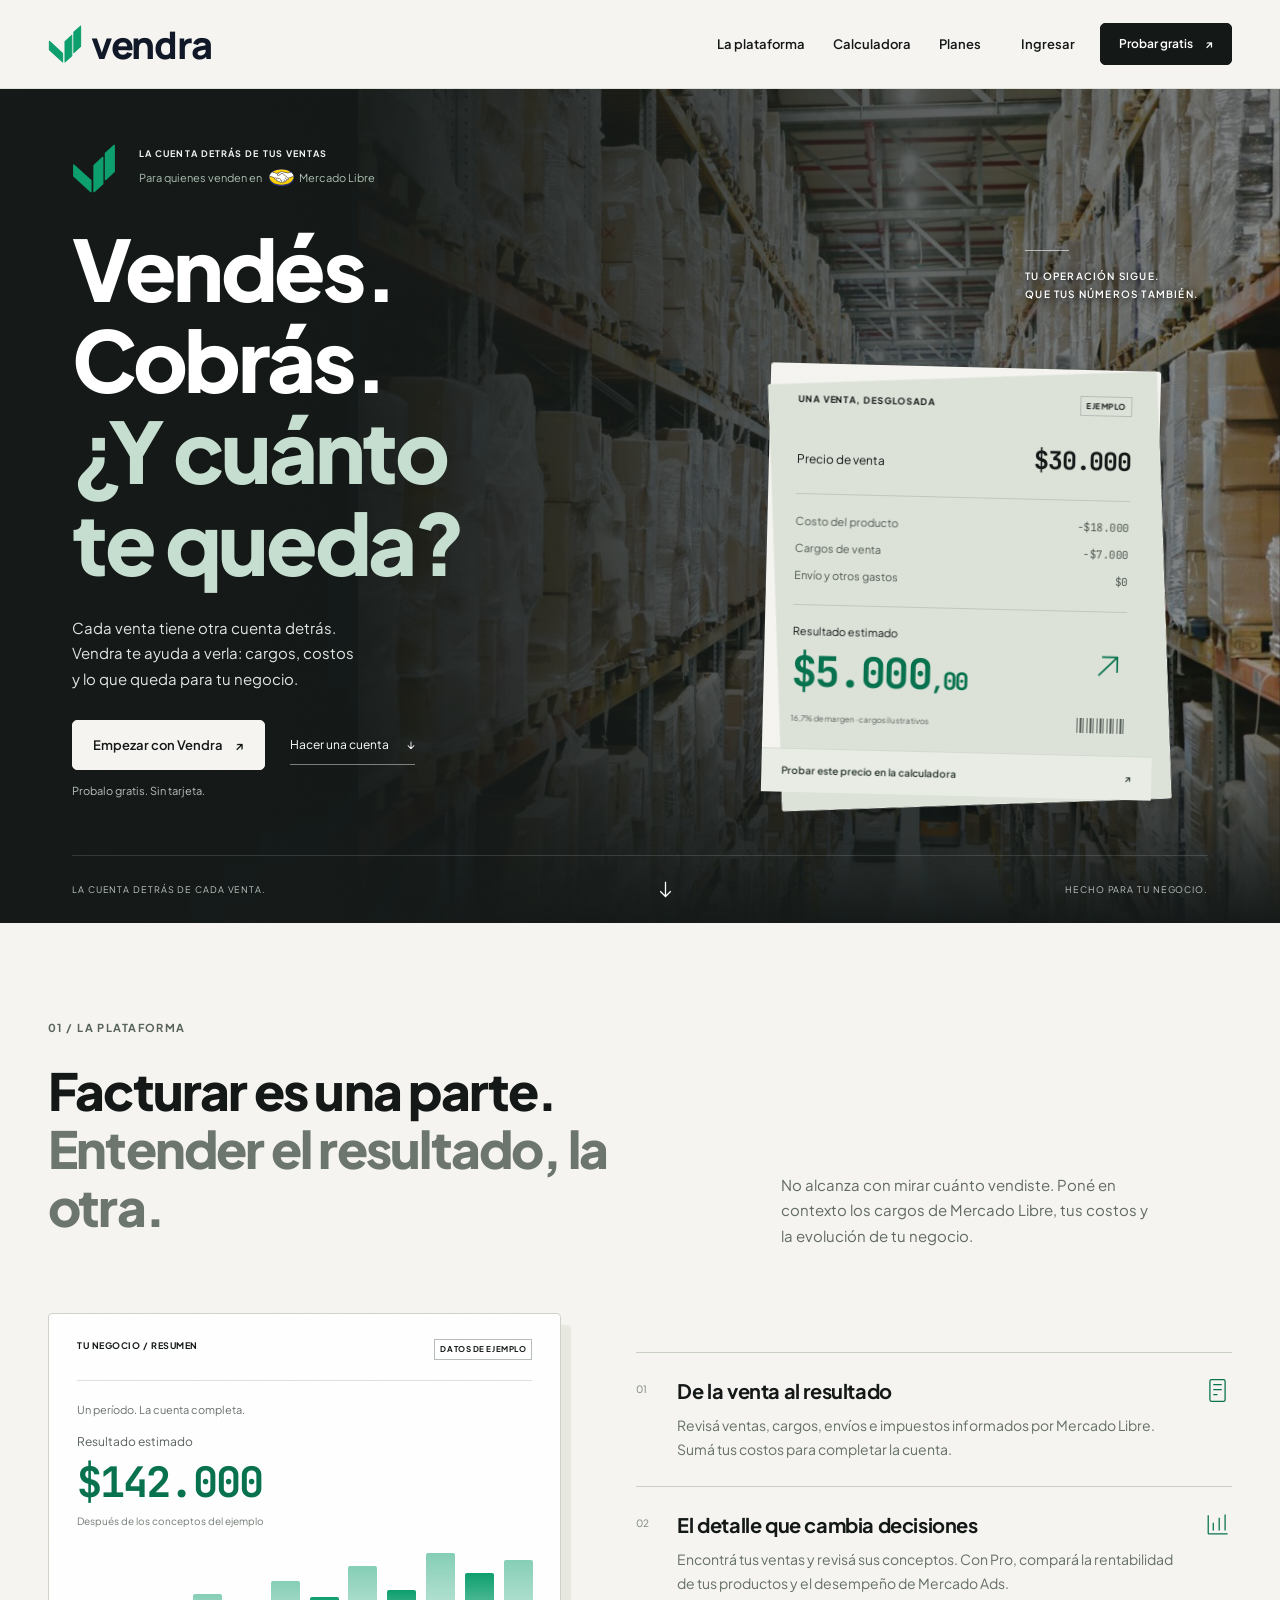
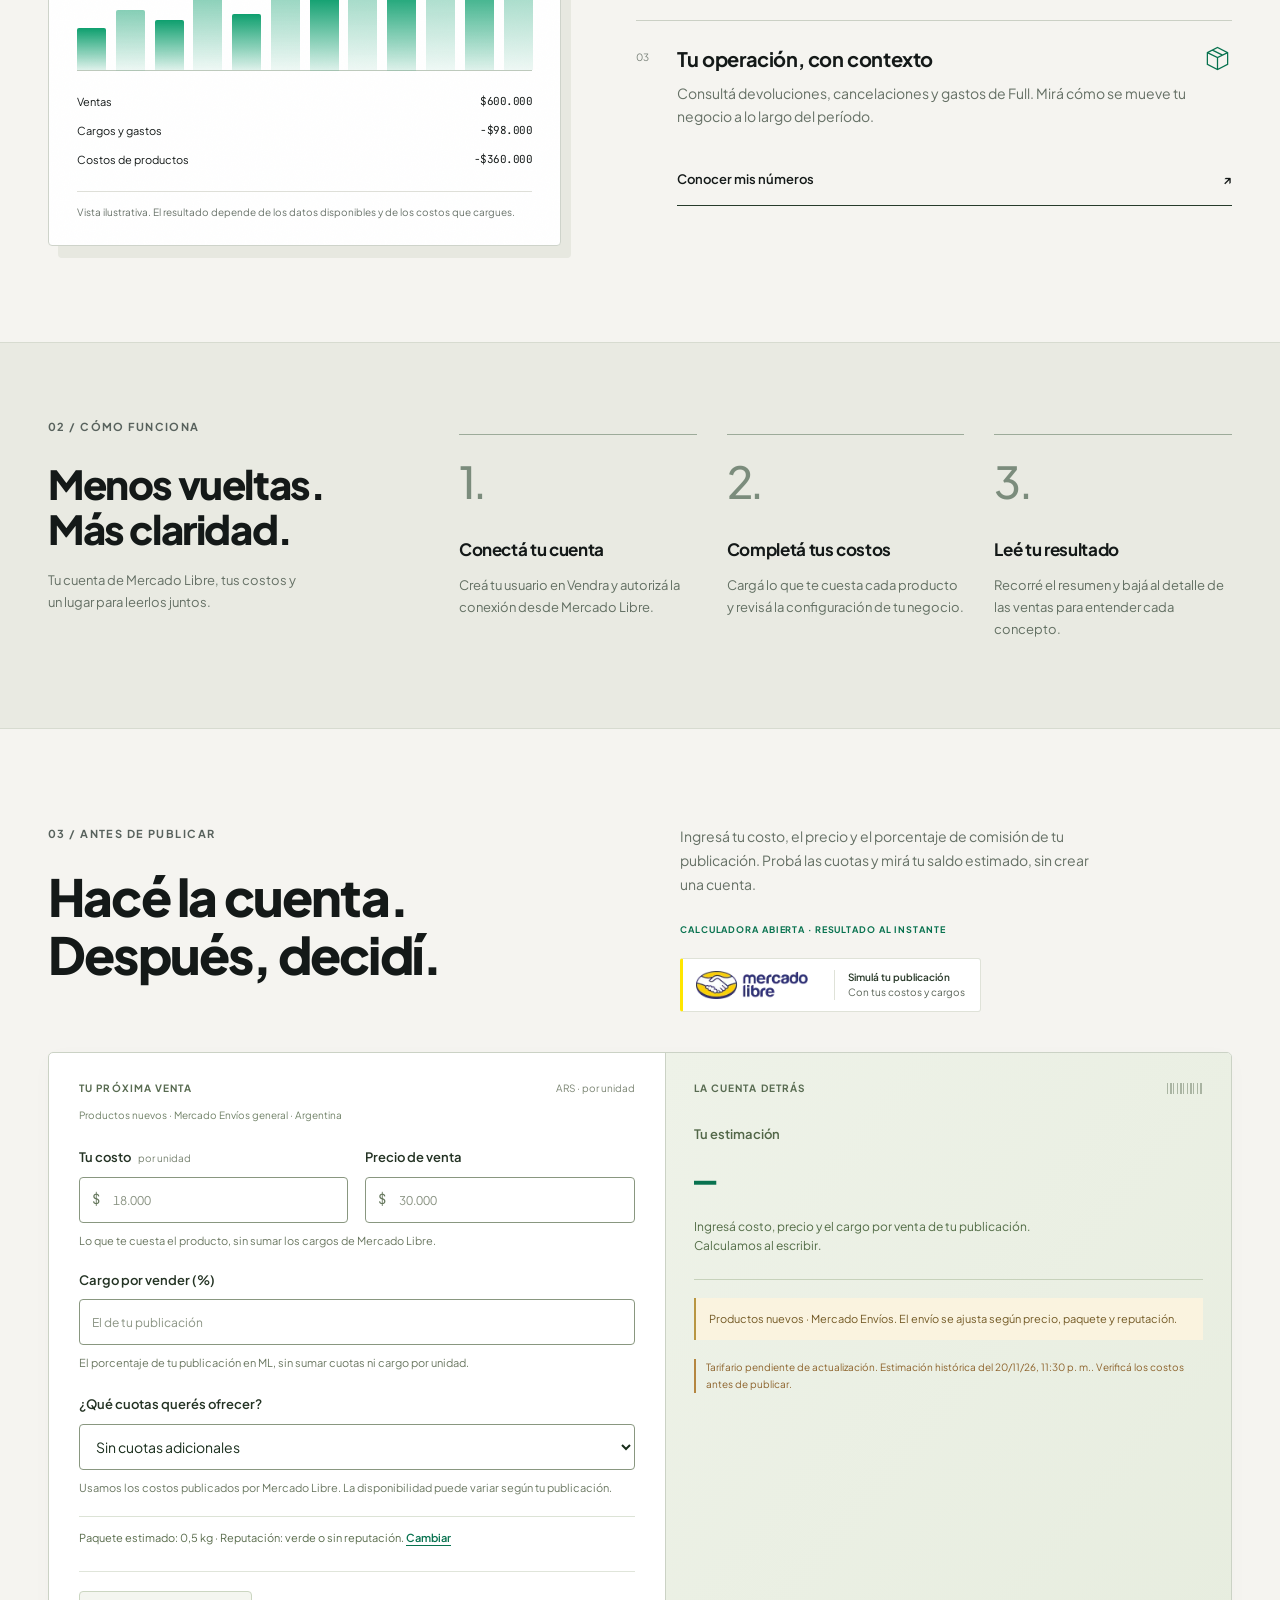
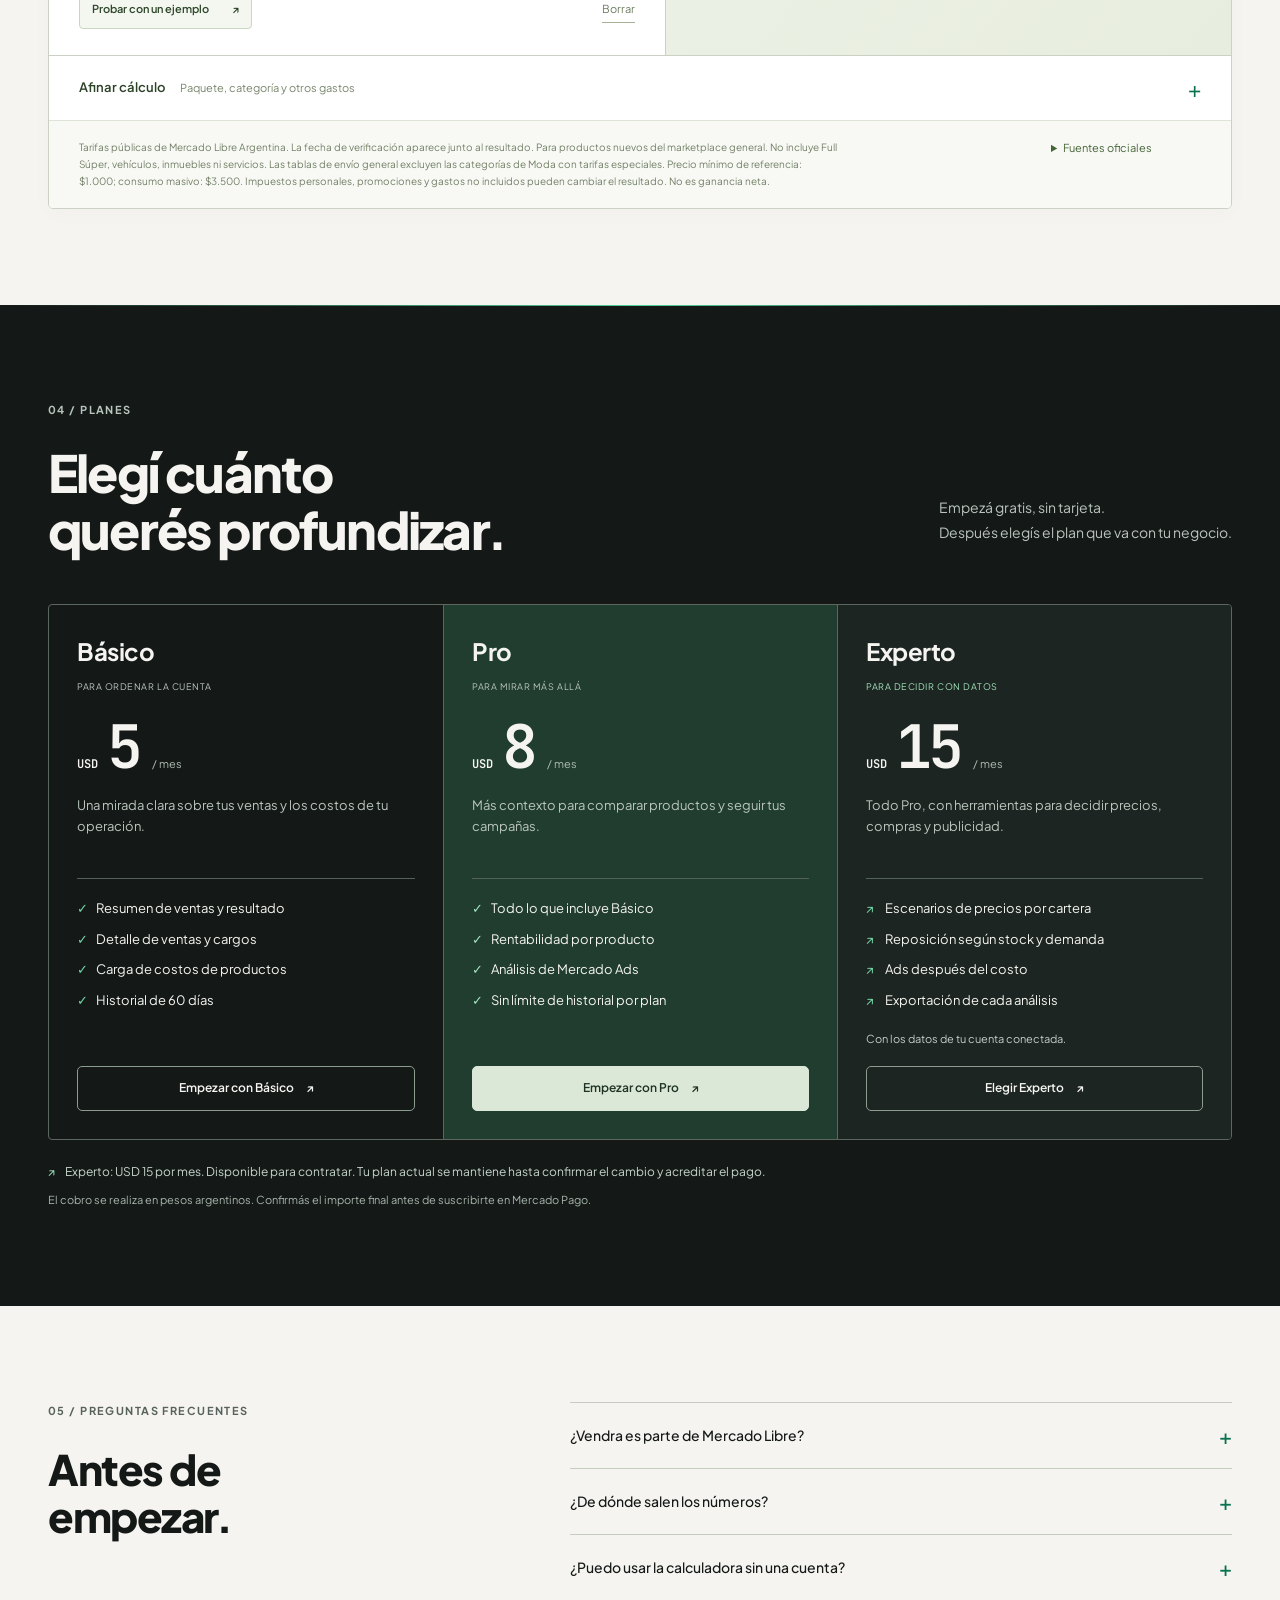
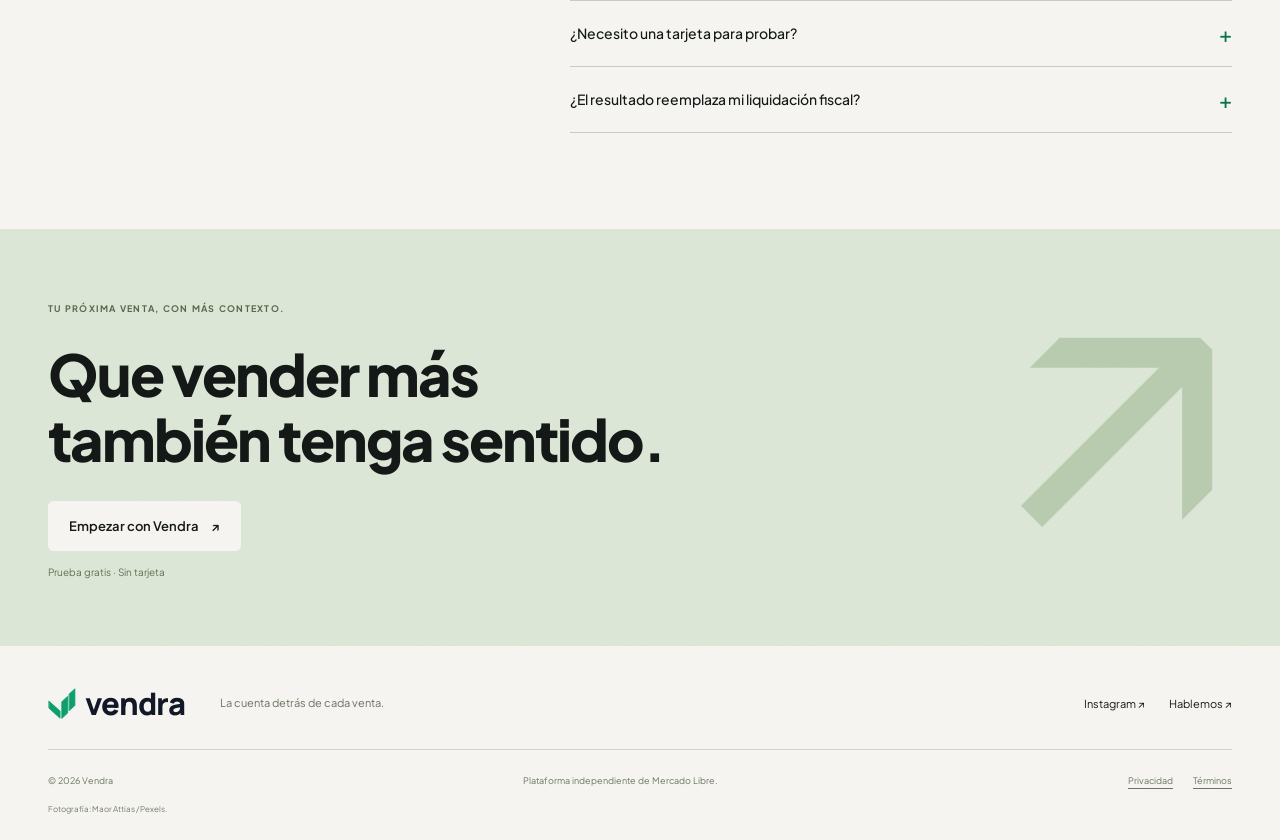
==== commit 0956a131: "Show Experto as available after enabling its checkout gate Update the home plan label, CTA and avail" ====
--- a/index.html
+++ b/index.html
@@ -136,7 +136,7 @@
   <div class="cs-footnote"><p>Tarifas públicas de Mercado Libre Argentina. La fecha de verificación aparece junto al resultado. Para productos nuevos del marketplace general. No incluye Full Súper, vehículos, inmuebles ni servicios. Las tablas de envío general excluyen las categorías de Moda con tarifas especiales. Precio mínimo de referencia: $1.000; consumo masivo: $3.500. Impuestos personales, promociones y gastos no incluidos pueden cambiar el resultado. No es ganancia neta.</p><details class="cs-sources"><summary>Fuentes oficiales</summary><a href="https://www.mercadolibre.com.ar/ayuda/Costos-para-vender-productos_870" target="_blank" rel="noopener">Comisión y cuotas ↗</a><a href="https://www.mercadolibre.com.ar/ayuda/49926" target="_blank" rel="noopener">Cargo por unidad ↗</a><a href="https://www.mercadolibre.com.ar/ayuda/16467" target="_blank" rel="noopener">Reglas de envío gratis ↗</a><a href="https://www.mercadolibre.com.ar/ayuda/40538" target="_blank" rel="noopener">Envío: verde, líder o sin reputación ↗</a><a href="https://www.mercadolibre.com.ar/ayuda/40545" target="_blank" rel="noopener">Envío: reputación amarilla ↗</a><a href="https://www.mercadolibre.com.ar/ayuda/40547" target="_blank" rel="noopener">Envío: naranja o roja ↗</a><a href="https://www.mercadolibre.com.ar/ayuda/49365" target="_blank" rel="noopener">Peso facturable ↗</a></details></div>
  </div>
 </section>
-<section id="planes" class="plans-section" tabindex="-1" aria-labelledby="plans-title"><div class="section-shell"><div class="plans-heading reveal"><div><span class="section-number">04 / PLANES</span><h2 id="plans-title">Elegí cuánto<br>querés profundizar.</h2></div><p>Empezá gratis, sin tarjeta.<br>Después elegís el plan que va con tu negocio.</p></div><div class="plans-grid"><article class="plan reveal"><div class="plan-top"><h3>Básico</h3><span>PARA ORDENAR LA CUENTA</span></div><p class="plan-price"><strong class="numeric"><small>USD</small>5</strong><span>/ mes</span></p><p class="plan-description">Una mirada clara sobre tus ventas y los costos de tu operación.</p><ul><li>Resumen de ventas y resultado</li><li>Detalle de ventas y cargos</li><li>Carga de costos de productos</li><li>Historial de 60 días</li></ul><a class="button" href="app.html#registro">Empezar con Básico <span aria-hidden="true">↗</span></a></article><article class="plan plan-pro reveal"><div class="plan-top"><h3>Pro</h3><span>PARA MIRAR MÁS ALLÁ</span></div><p class="plan-price"><strong class="numeric"><small>USD</small>8</strong><span>/ mes</span></p><p class="plan-description">Más contexto para comparar productos y seguir tus campañas.</p><ul><li>Todo lo que incluye Básico</li><li>Rentabilidad por producto</li><li>Análisis de Mercado Ads</li><li>Sin límite de historial por plan</li></ul><a class="button" href="app.html#registro">Empezar con Pro <span aria-hidden="true">↗</span></a></article><article class="plan plan-expert reveal"><div class="plan-top"><h3>Experto</h3><span>PARA EL LANZAMIENTO</span></div><p class="plan-price"><strong class="numeric"><small>USD</small>15</strong><span>/ mes</span></p><p class="plan-description">Todo Pro, con herramientas para decidir precios, compras y publicidad.</p><ul><li>Escenarios de precios por cartera</li><li>Reposición según stock y demanda</li><li>Ads después del costo</li><li>Exportación de cada análisis</li></ul><p class="plan-scope">Con los datos de tu cuenta conectada.</p><a class="button" href="app.html?plan=experto#planes">Conocer Experto <span aria-hidden="true">↗</span></a></article></div><p class="plan-launch-note"><span aria-hidden="true">↗</span> Experto: USD 15 por mes. La contratación está pendiente de habilitación; tu plan actual se mantiene.</p><p class="plan-billing">El cobro se realiza en pesos argentinos. Confirmás el importe final antes de suscribirte en Mercado Pago.</p></div></section>
+<section id="planes" class="plans-section" tabindex="-1" aria-labelledby="plans-title"><div class="section-shell"><div class="plans-heading reveal"><div><span class="section-number">04 / PLANES</span><h2 id="plans-title">Elegí cuánto<br>querés profundizar.</h2></div><p>Empezá gratis, sin tarjeta.<br>Después elegís el plan que va con tu negocio.</p></div><div class="plans-grid"><article class="plan reveal"><div class="plan-top"><h3>Básico</h3><span>PARA ORDENAR LA CUENTA</span></div><p class="plan-price"><strong class="numeric"><small>USD</small>5</strong><span>/ mes</span></p><p class="plan-description">Una mirada clara sobre tus ventas y los costos de tu operación.</p><ul><li>Resumen de ventas y resultado</li><li>Detalle de ventas y cargos</li><li>Carga de costos de productos</li><li>Historial de 60 días</li></ul><a class="button" href="app.html#registro">Empezar con Básico <span aria-hidden="true">↗</span></a></article><article class="plan plan-pro reveal"><div class="plan-top"><h3>Pro</h3><span>PARA MIRAR MÁS ALLÁ</span></div><p class="plan-price"><strong class="numeric"><small>USD</small>8</strong><span>/ mes</span></p><p class="plan-description">Más contexto para comparar productos y seguir tus campañas.</p><ul><li>Todo lo que incluye Básico</li><li>Rentabilidad por producto</li><li>Análisis de Mercado Ads</li><li>Sin límite de historial por plan</li></ul><a class="button" href="app.html#registro">Empezar con Pro <span aria-hidden="true">↗</span></a></article><article class="plan plan-expert reveal"><div class="plan-top"><h3>Experto</h3><span>PARA DECIDIR CON DATOS</span></div><p class="plan-price"><strong class="numeric"><small>USD</small>15</strong><span>/ mes</span></p><p class="plan-description">Todo Pro, con herramientas para decidir precios, compras y publicidad.</p><ul><li>Escenarios de precios por cartera</li><li>Reposición según stock y demanda</li><li>Ads después del costo</li><li>Exportación de cada análisis</li></ul><p class="plan-scope">Con los datos de tu cuenta conectada.</p><a class="button" href="app.html?plan=experto#planes">Elegir Experto <span aria-hidden="true">↗</span></a></article></div><p class="plan-launch-note"><span aria-hidden="true">↗</span> Experto: USD 15 por mes. Disponible para contratar. Tu plan actual se mantiene hasta confirmar el cambio y acreditar el pago.</p><p class="plan-billing">El cobro se realiza en pesos argentinos. Confirmás el importe final antes de suscribirte en Mercado Pago.</p></div></section>
 <section class="faq-section section-shell" aria-labelledby="faq-title"><div><span class="section-number">05 / PREGUNTAS FRECUENTES</span><h2 id="faq-title">Antes de<br>empezar.</h2></div><div class="faq-list"><details><summary>¿Vendra es parte de Mercado Libre?</summary><p>No. Vendra es una plataforma independiente para analizar tu operación en Mercado Libre. La conexión se autoriza desde Mercado Libre.</p></details><details><summary>¿De dónde salen los números?</summary><p>De los datos disponibles de tu cuenta de Mercado Libre y de los costos que cargás en Vendra. El resultado depende de que esos datos estén completos y de la configuración de tu negocio.</p></details><details><summary>¿Puedo usar la calculadora sin una cuenta?</summary><p>Sí. Ingresá costo, precio, el porcentaje de comisión de tu publicación y las cuotas. Estimamos cargos por unidad y envío con tablas públicas y supuestos visibles de peso y reputación, que podés cambiar en Afinar cálculo. La categoría es opcional y no define automáticamente tu comisión. El saldo estimado no es ganancia neta: impuestos y otros gastos pueden modificarlo.</p></details><details><summary>¿Necesito una tarjeta para probar?</summary><p>No necesitás una tarjeta para empezar la prueba. Creá tu cuenta, conectá Mercado Libre y recorré la plataforma.</p></details><details><summary>¿El resultado reemplaza mi liquidación fiscal?</summary><p>No. Vendra te ayuda a analizar tu negocio. El tratamiento impositivo y los gastos que no estén registrados pueden modificar el resultado; revisalos con tu contador.</p></details></div></section>
 <section class="closing paper-texture"><div class="section-shell"><span class="eyebrow">TU PRÓXIMA VENTA, CON MÁS CONTEXTO.</span><h2>Que vender más<br>también tenga sentido.</h2><a class="button hero-primary" href="app.html#registro">Empezar con Vendra <span aria-hidden="true">↗</span></a><p>Prueba gratis · Sin tarjeta</p><span class="closing-mark" aria-hidden="true">↗</span></div></section>
 </main>
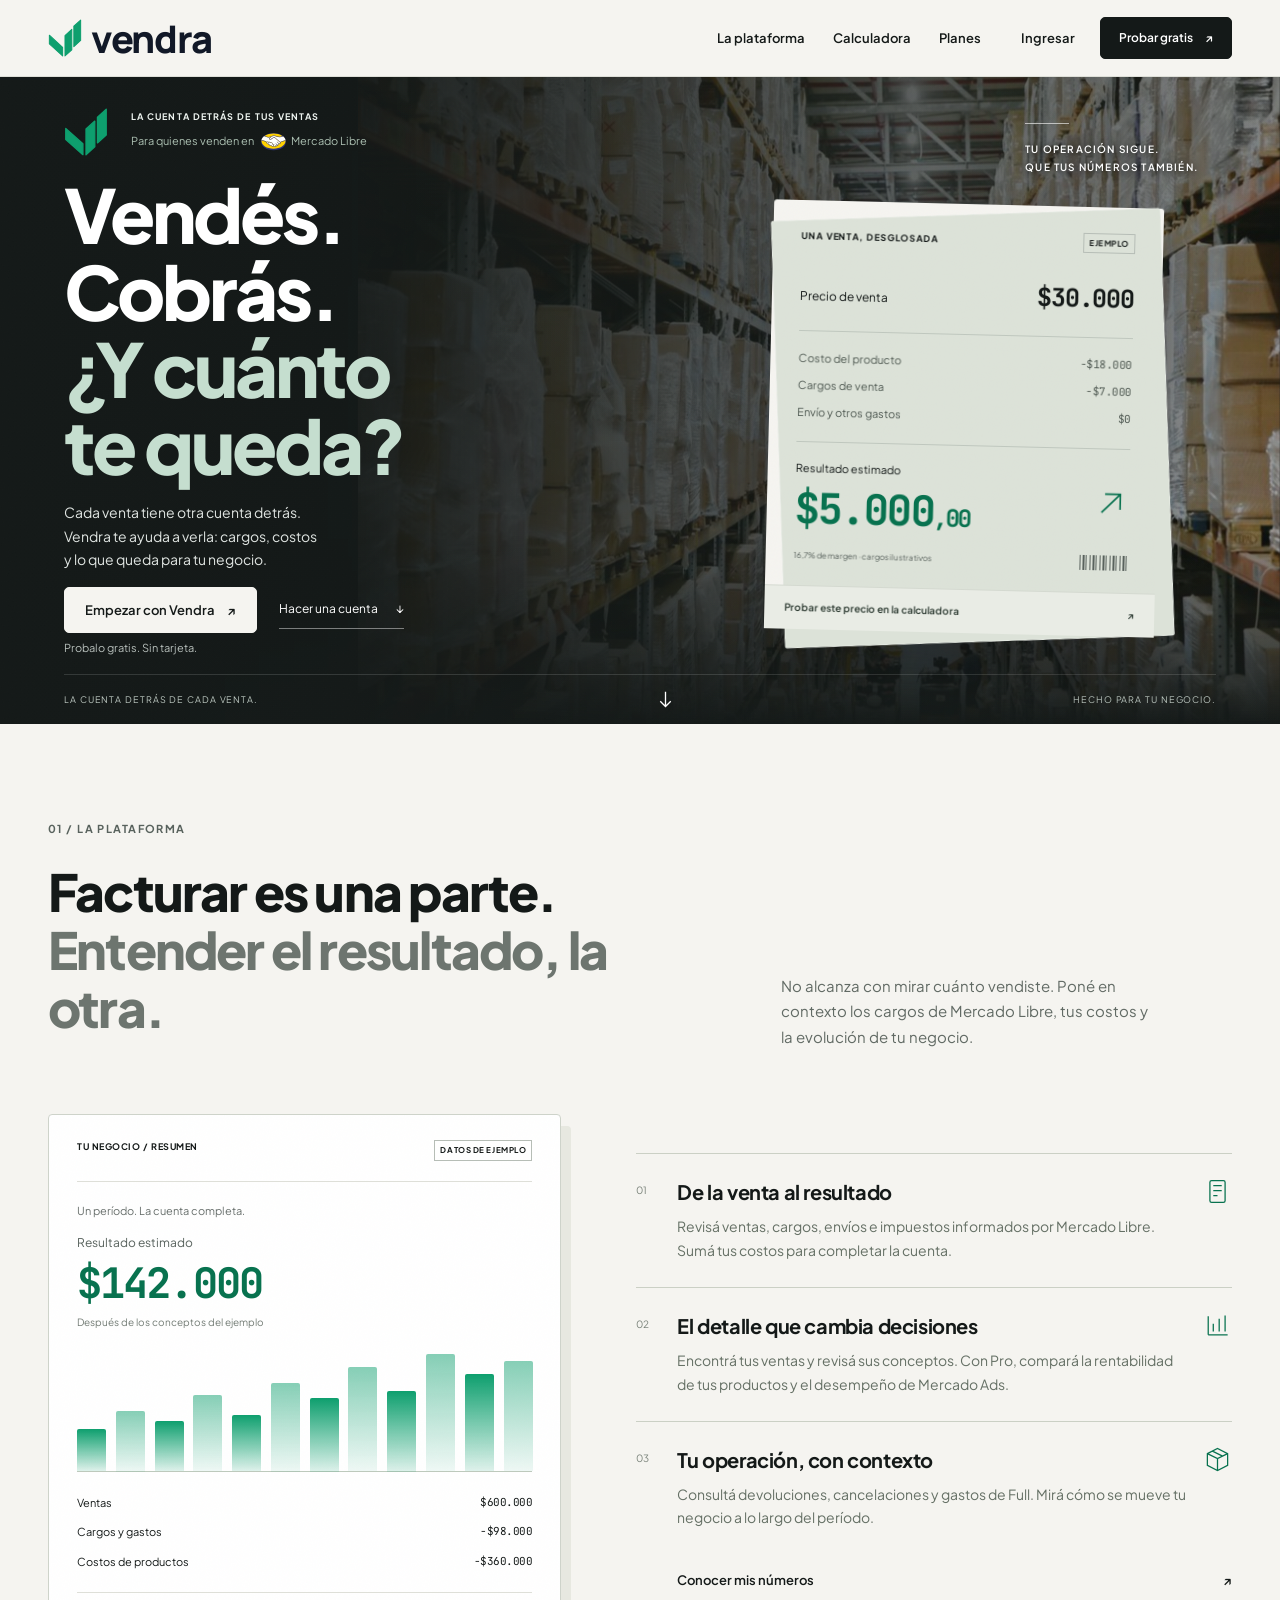
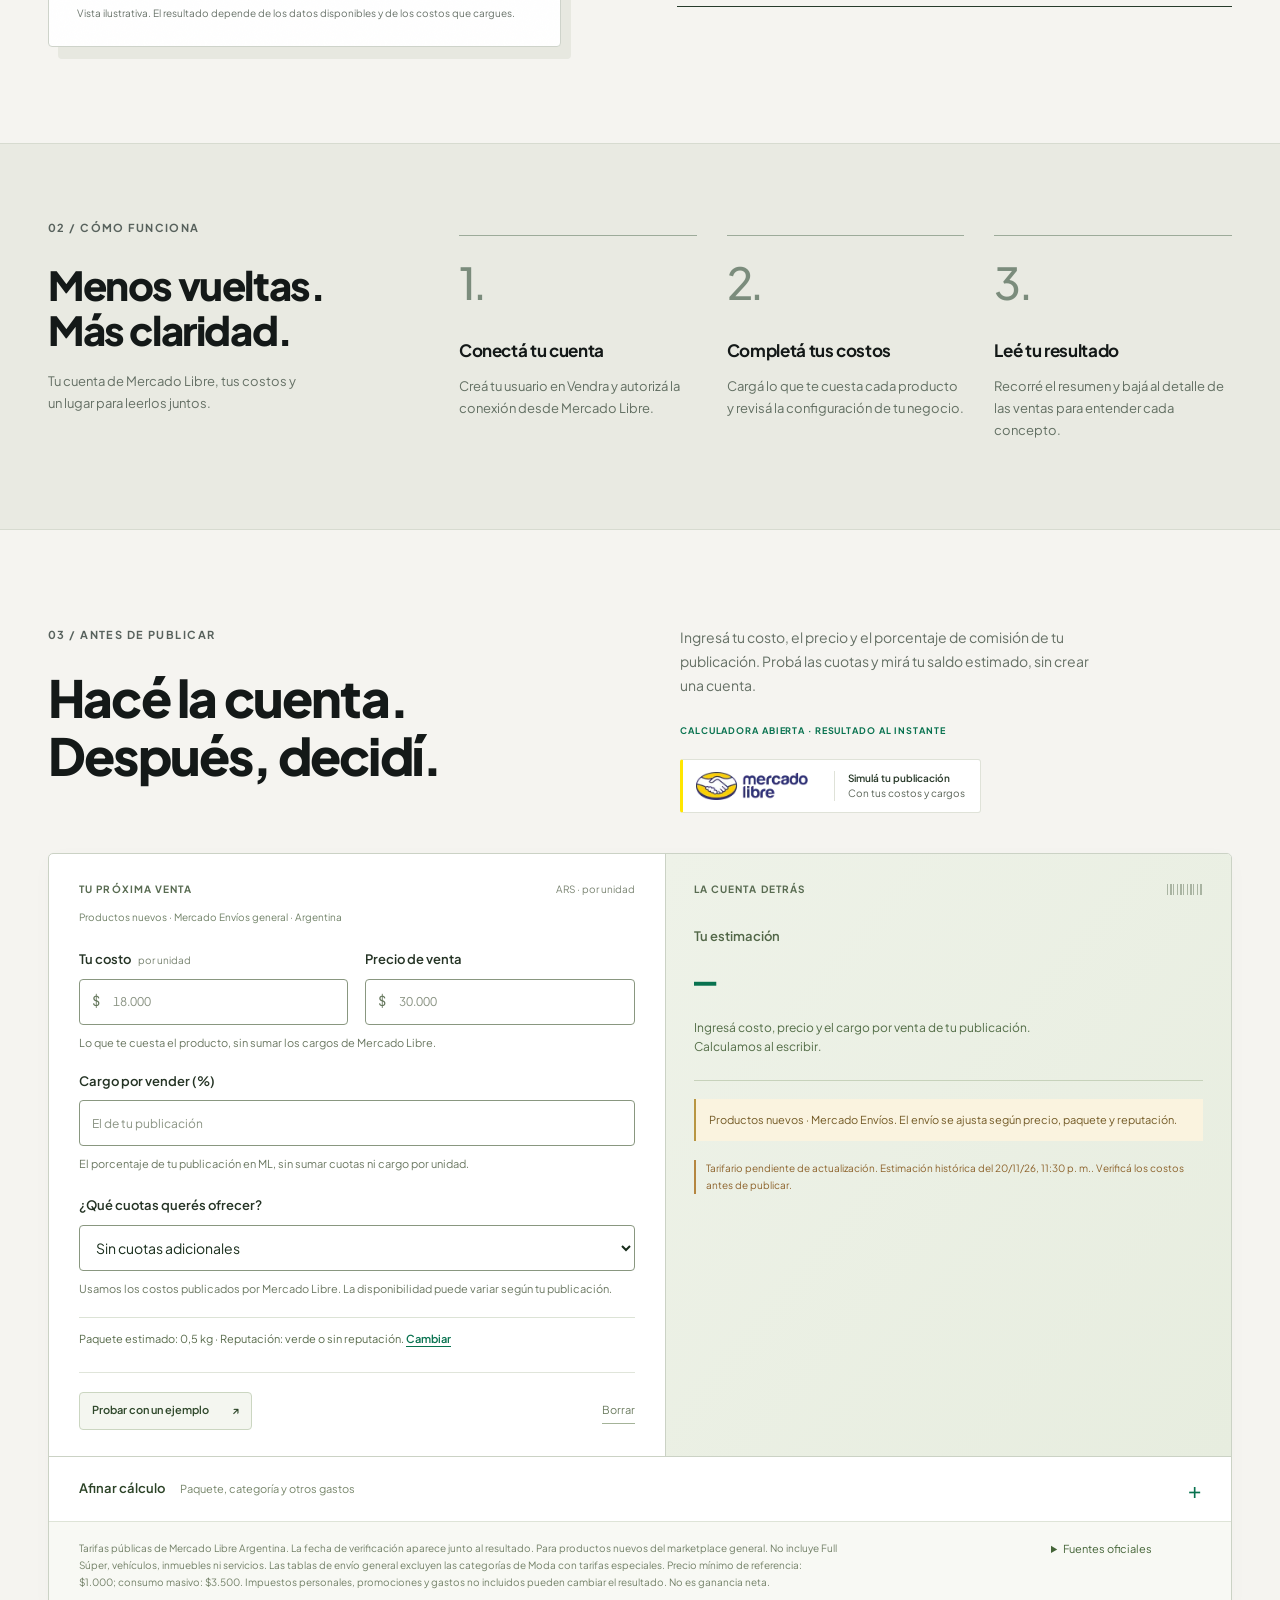
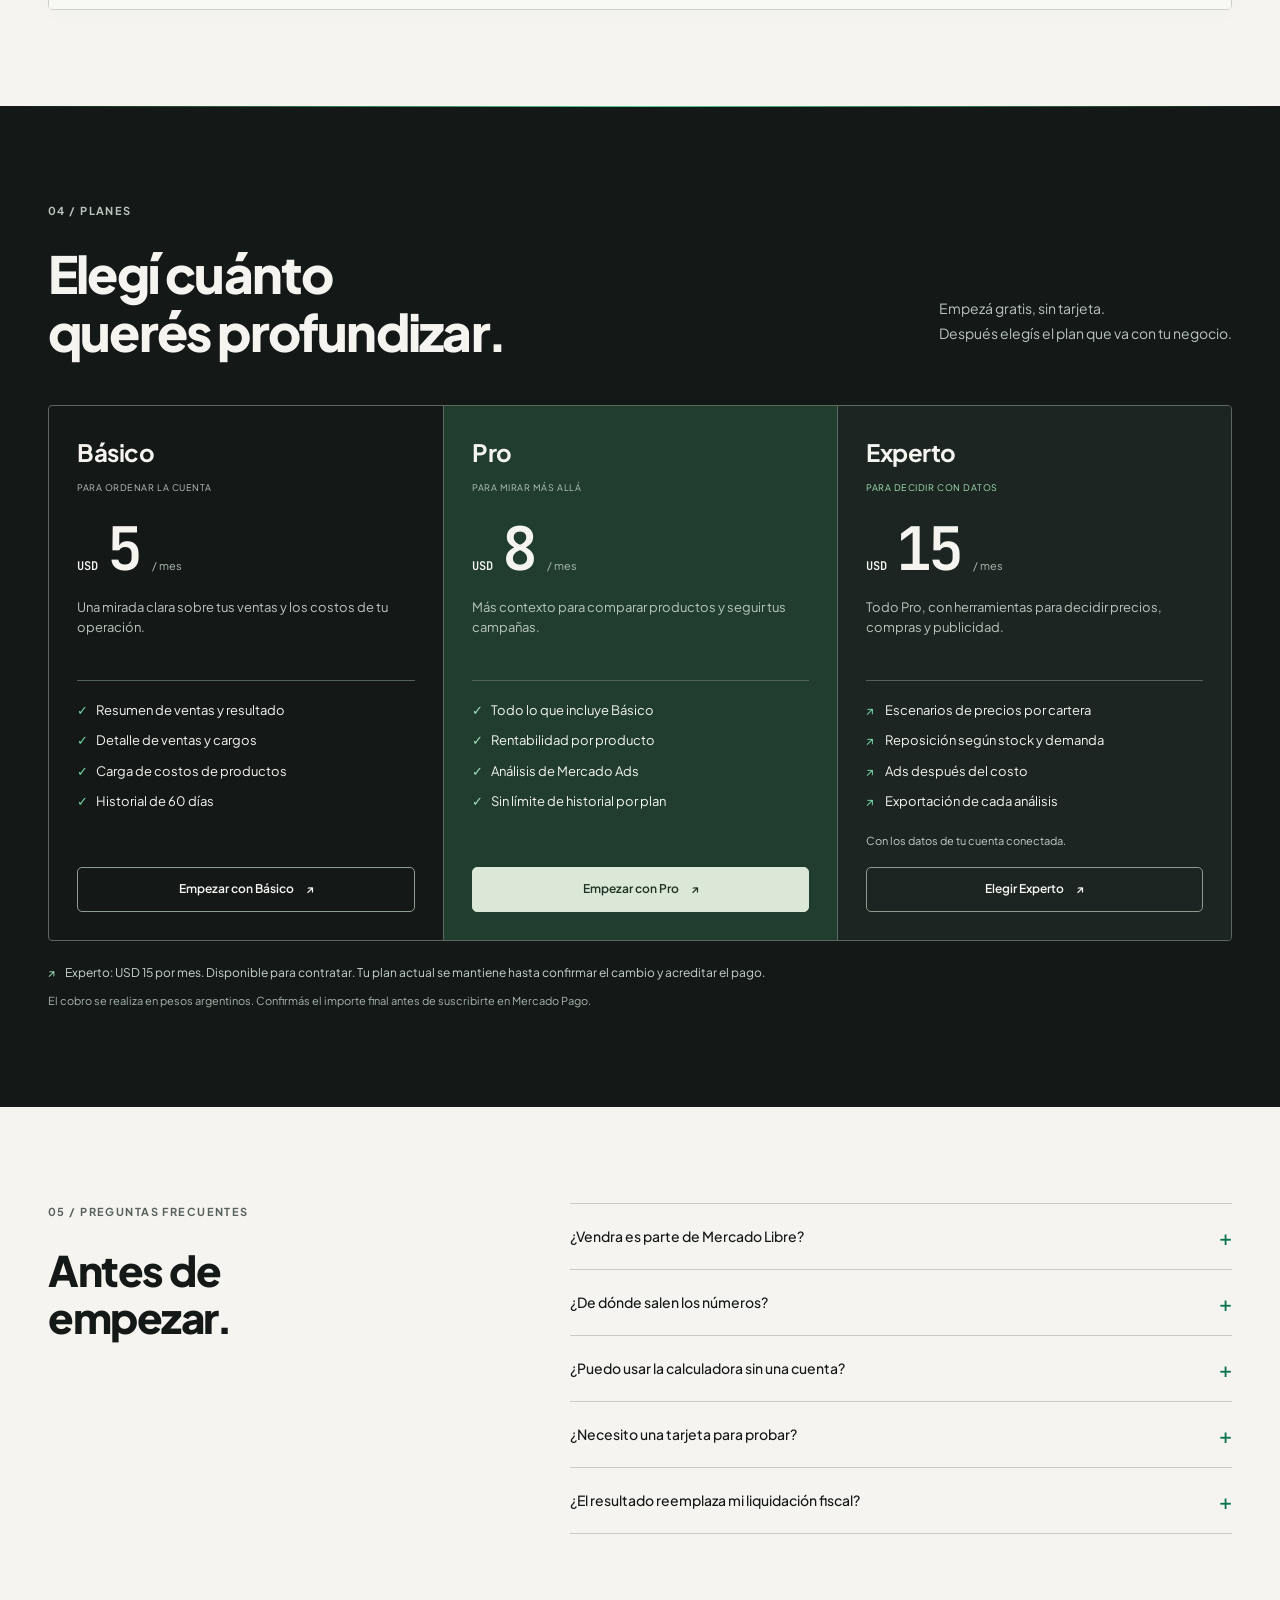
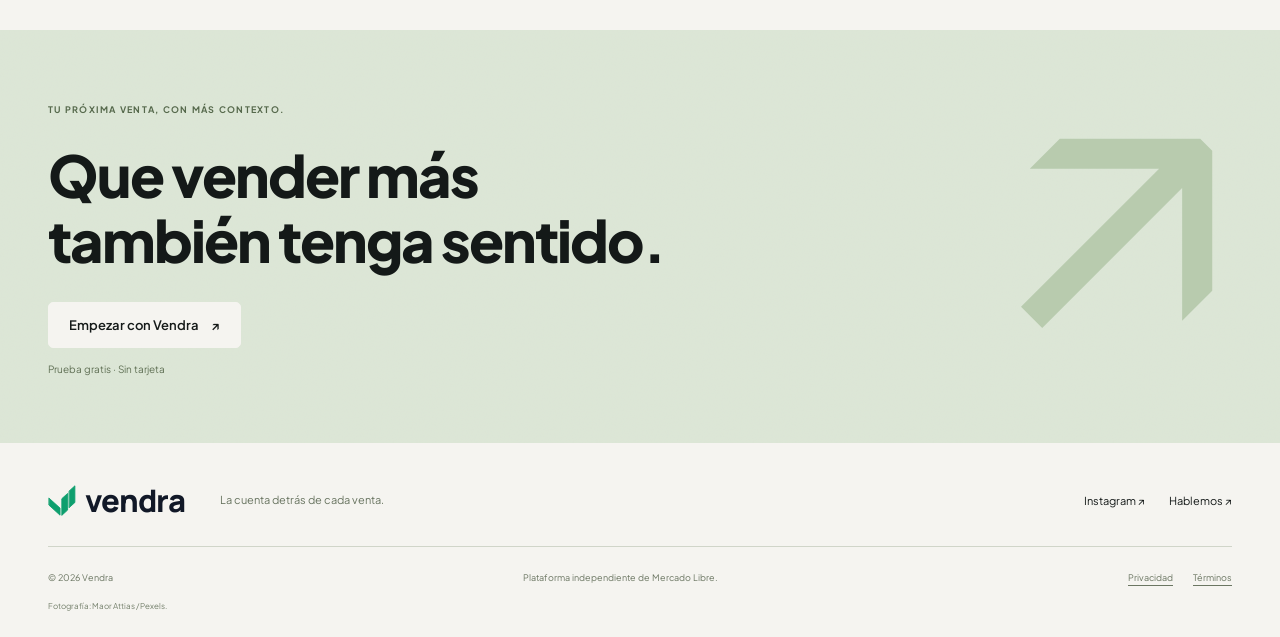
==== commit fde39318: "Polish approved home proportions and mobile app controls Fit desktop hero to viewport height, preser" ====
--- a/index.html
+++ b/index.html
@@ -43,6 +43,7 @@
 </script>
 <!-- End Google tag -->
 <meta property="og:site_name" content="Vendra"><meta property="og:image" content="https://vendra.lat/og.png"><meta property="og:image:width" content="1200"><meta property="og:image:height" content="630"><meta property="og:image:alt" content="Vendra"><meta name="twitter:card" content="summary_large_image"><meta name="twitter:image" content="https://vendra.lat/og.png">
+<link rel="stylesheet" href="exact-home/finish.css?v=20261121-1">
 </head>
 <body>
 <a href="#contenido" class="skip">Ir al contenido</a>
--- a/exact-home/finish.css
+++ b/exact-home/finish.css
@@ -0,0 +1,46 @@
+/* Final spacing pass on the approved composition. No content or logic changes. */
+@media (min-width:761px) {
+  .header-inner{height:76px}
+  html{scroll-padding-top:88px}
+  .hero-inner{padding:clamp(24px,3.4svh,40px) 64px 0;gap:18px 64px;align-items:center}
+  .hero-kicker.vendra-context-kicker{margin-bottom:18px}
+  .hero h1{font-size:clamp(50px,min(5.8vw,8.6svh),84px);line-height:1.04;margin-bottom:18px}
+  .hero-copy>p{font-size:14px;line-height:1.65;margin-bottom:0}
+  .hero-actions{margin-top:16px;gap:22px}
+  .button.hero-primary{min-height:46px}
+  .hero-copy .hero-note{margin-top:7px;line-height:1.5}
+  .hero-evidence{align-self:stretch;justify-content:center;padding:0 8px 8px}
+  .warehouse-caption{margin-bottom:28px}
+  .hero-bottom{margin-top:0;padding:10px 0}
+}
+@media (min-width:761px) and (max-width:1100px) {
+  .hero-inner{padding-inline:36px;column-gap:36px;grid-template-columns:1.1fr 1fr}
+  .hero-actions{gap:16px;flex-wrap:wrap}
+  .hero-primary{padding-inline:15px}
+  .header-inner{gap:20px}
+  .header-inner nav{gap:18px}
+  .header-account{gap:18px}
+}
+@media (min-width:761px) and (max-height:700px) {
+  .hero-inner{padding-top:20px;row-gap:12px}
+  .hero-kicker.vendra-context-kicker{margin-bottom:14px}
+  .hero h1{font-size:clamp(46px,8svh,56px);margin-bottom:14px}
+  .hero-copy>p{font-size:13px;line-height:1.6}
+  .warehouse-caption{margin-bottom:18px}
+  .sale-ticket{padding-top:20px}
+  .ticket-top{margin-bottom:18px}
+  .ticket-lines{margin-block:14px}
+  .ticket-foot{margin-bottom:16px}
+}
+@media (max-width:760px) {
+  .hero-inner{padding-top:28px}
+  .hero-kicker.vendra-context-kicker{margin-bottom:22px}
+  .hero h1{font-size:clamp(48px,13.4vw,78px);line-height:1.06;margin-bottom:20px}
+  .hero-actions{gap:16px;margin-top:20px}
+  .hero-secondary{min-height:44px;align-items:center}
+  .hero-copy .hero-note{margin-top:8px}
+  .hero-evidence{padding-top:30px}
+  .hero-bottom{margin-top:30px}
+  .header-account .login{min-height:44px;display:flex;align-items:center}
+  .calc-simple input,.calc-simple select{font-size:16px}
+}
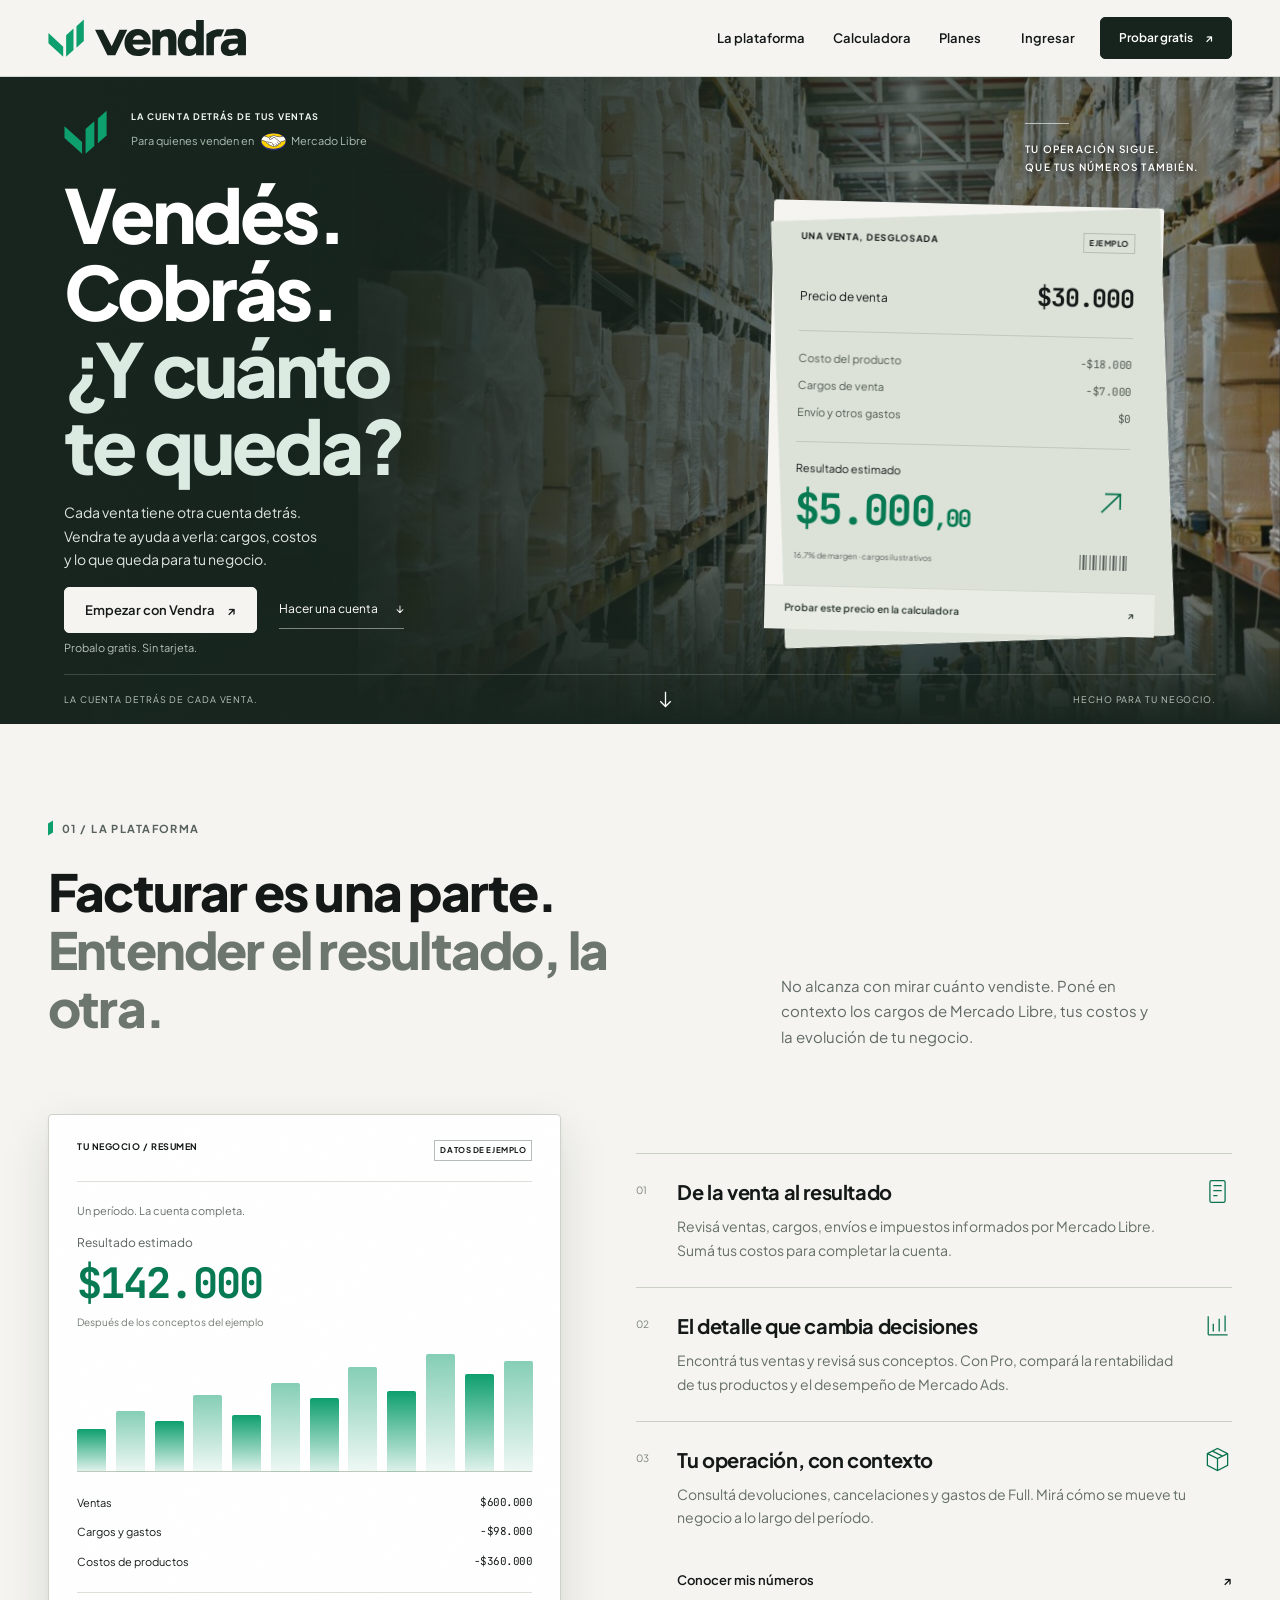
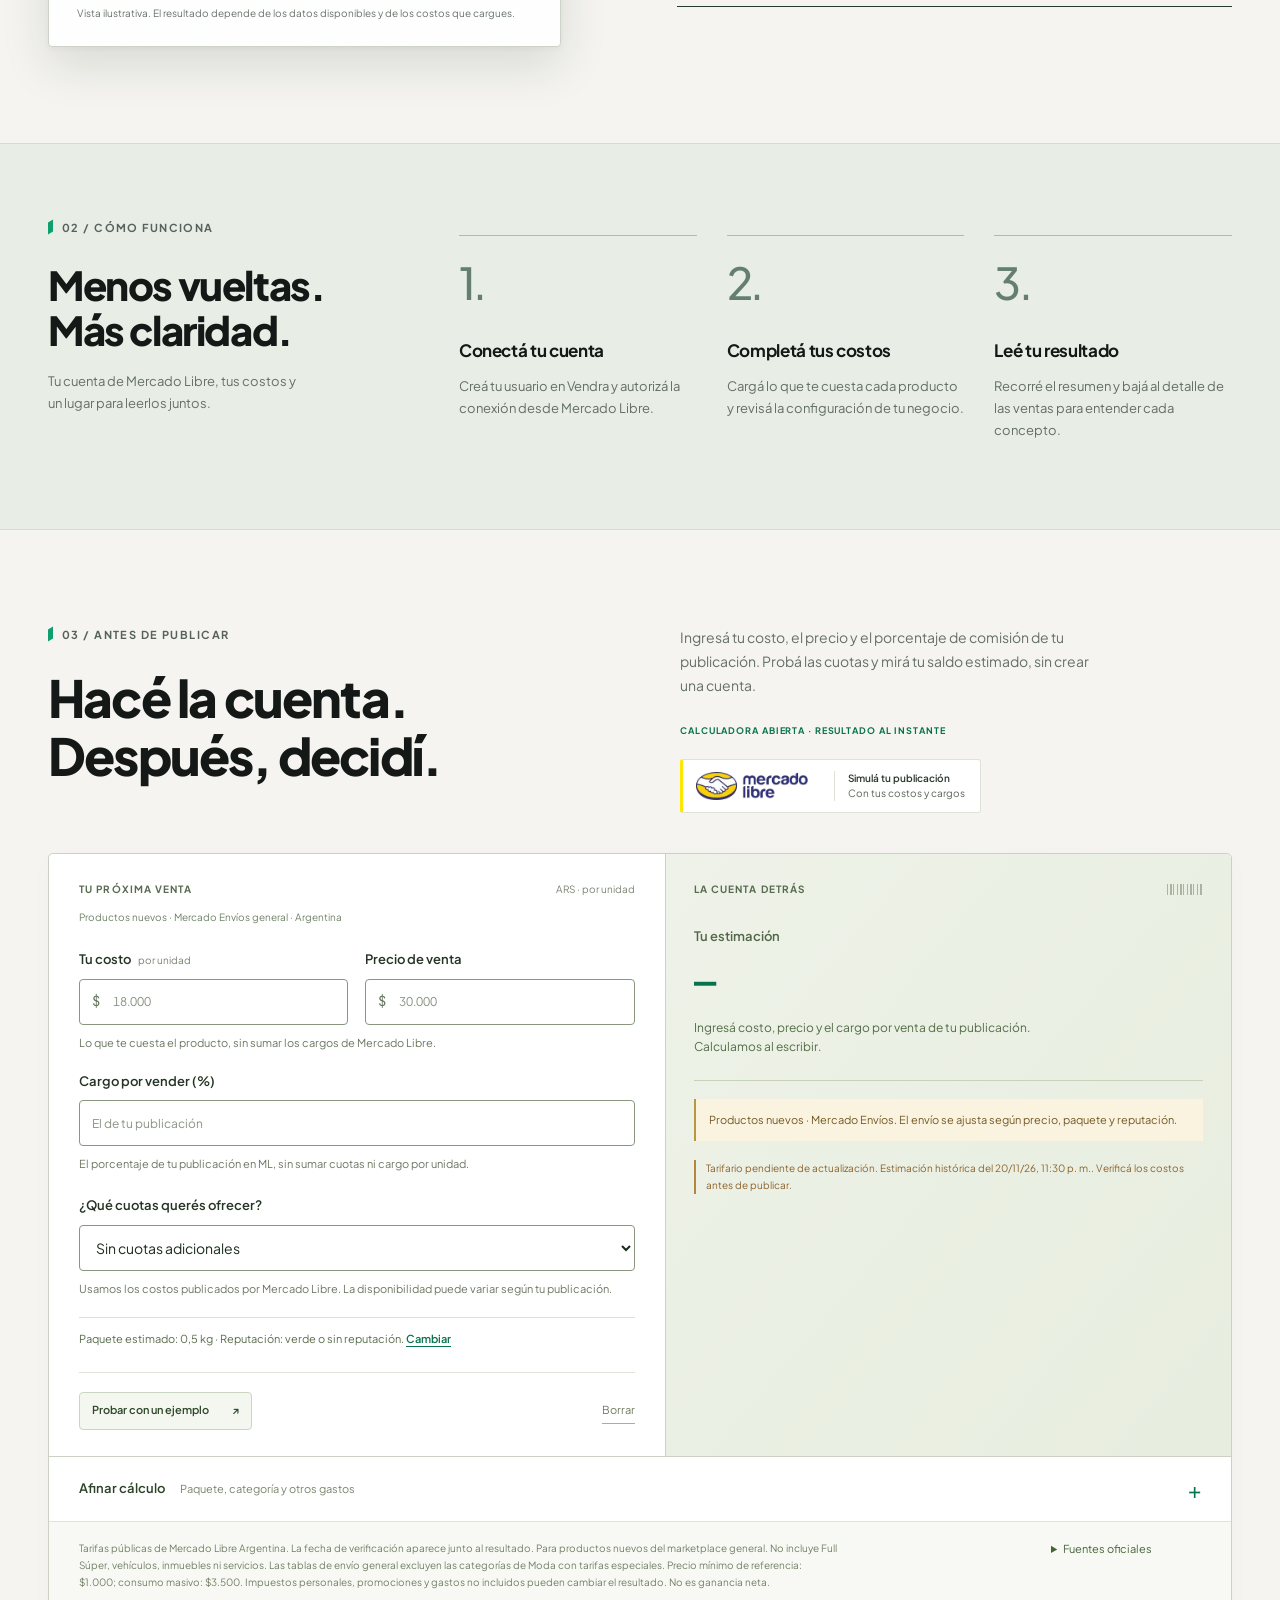
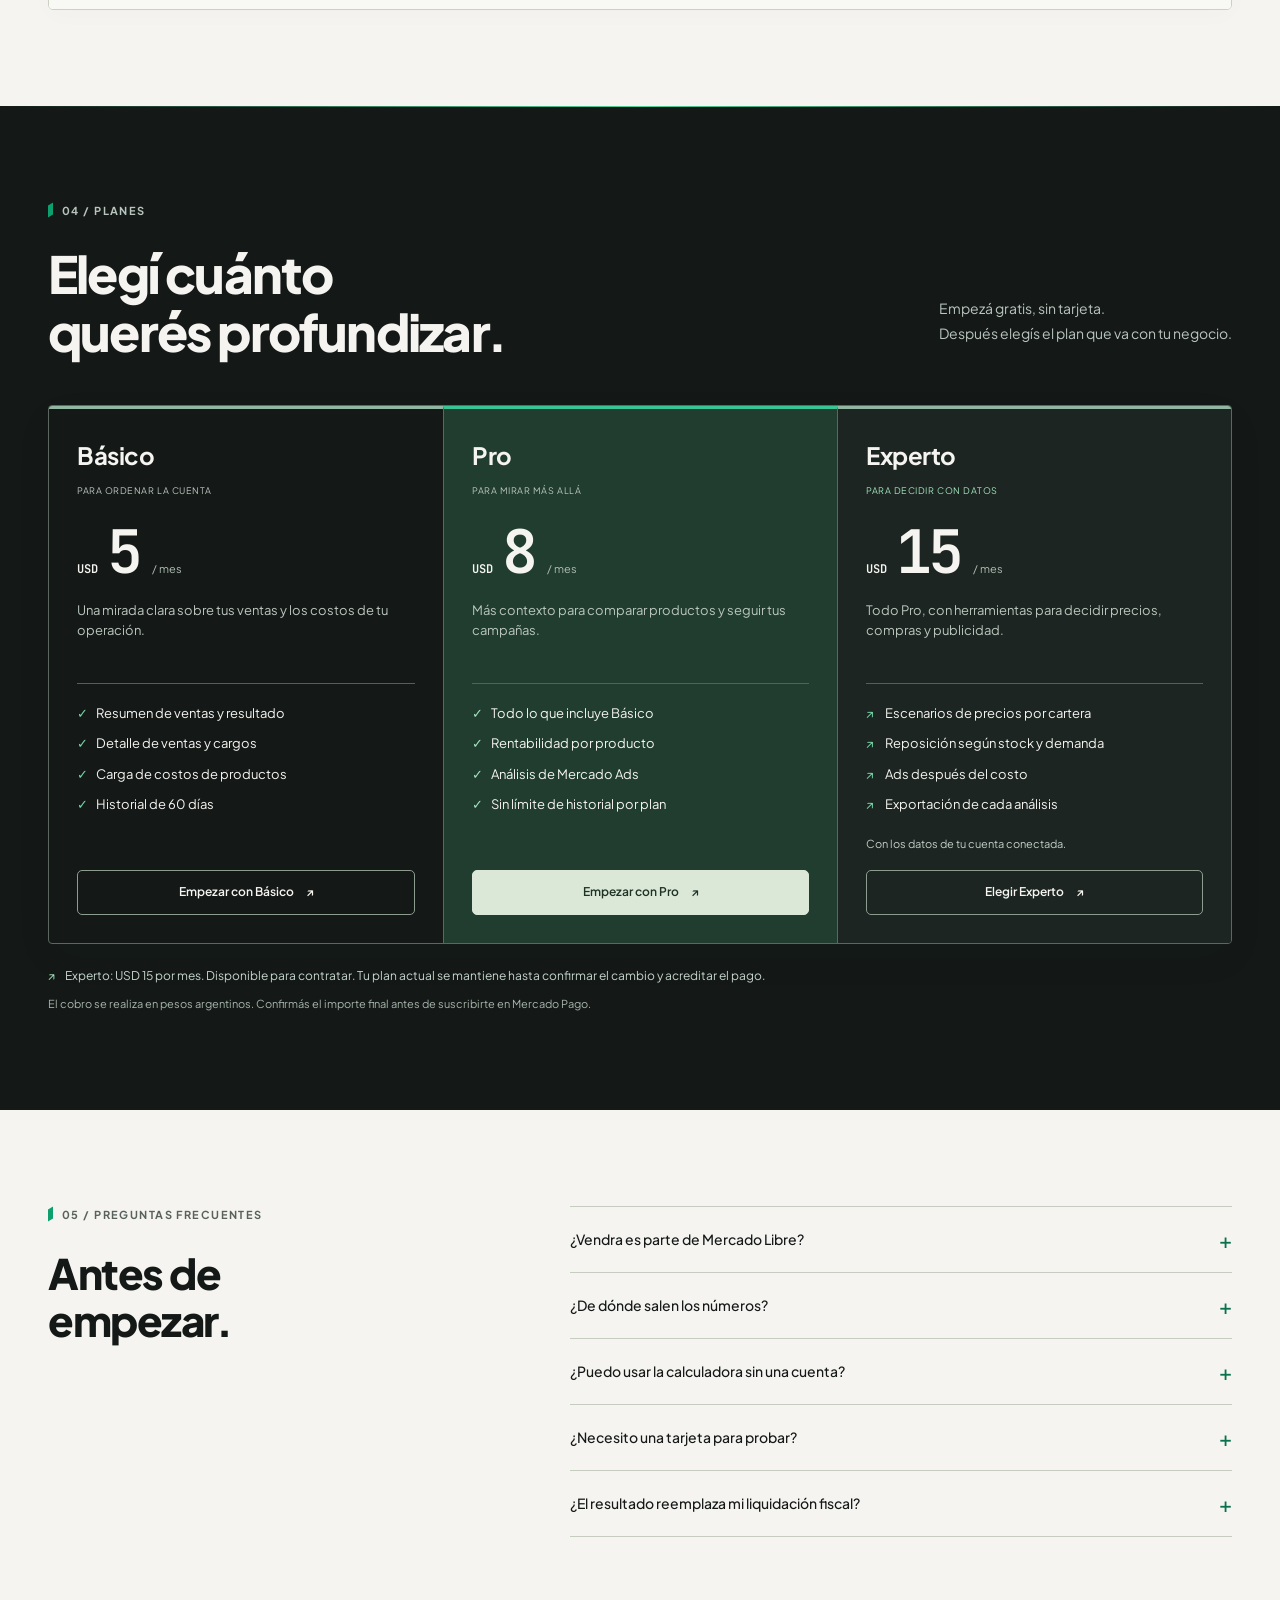
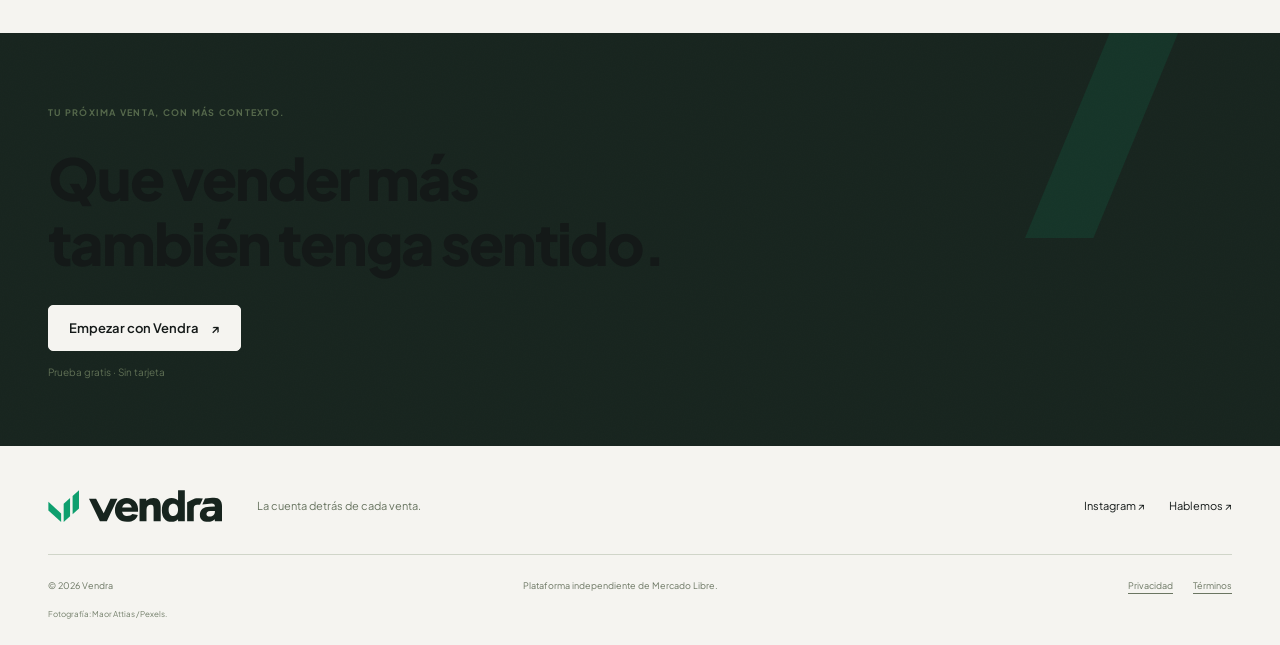
==== commit b00c63da: "Aplicar identidad Corte sin cambios funcionales Firma vectorial aprobada, isotipo, favicon y termina" ====
--- a/index.html
+++ b/index.html
@@ -4,46 +4,47 @@
 <meta charset="utf-8"><meta name="viewport" content="width=device-width,initial-scale=1">
 <title>Vendra — La cuenta detrás de cada venta en Mercado Libre</title>
 <meta name="description" content="Entendé qué te queda de tus ventas en Mercado Libre. Reuní ventas, cargos y costos con Vendra, y probá nuestra calculadora de rentabilidad.">
-<meta name="theme-color" content="#141918"><link rel="icon" href="exact-home/assets/vendra-mark.svg" type="image/svg+xml"><link rel="canonical" href="https://vendra.lat/">
+<meta name="theme-color" content="#141918"><link rel="icon" href="visual/corte/isotipo.svg?v=20261124-1" type="image/svg+xml"><link rel="canonical" href="https://vendra.lat/">
 <meta property="og:title" content="Vendés. Cobrás. ¿Y cuánto te queda? · Vendra"><meta property="og:description" content="La cuenta detrás de cada venta en Mercado Libre."><meta property="og:type" content="website"><meta property="og:url" content="https://vendra.lat/">
 <link rel="stylesheet" href="exact-home/shared.css"><link rel="stylesheet" href="exact-home/home.css">
 <link rel="stylesheet" href="exact-home/calculator-simple.css"><script src="visual/public-rates.js?v=exact-home-1" defer></script><script src="visual/public-estimate.js?v=exact-home-1" defer></script><script src="visual/calculator-simple.js?v=exact-home-1" defer></script><script src="exact-home/home.js" defer></script>
 <link rel="stylesheet" href="exact-home/ml-brand.css"><script src="exact-home/ml-brand.js" defer></script>
 <meta name="facebook-domain-verification" content="16y74flxnpxetsxmehat0ggmkbxc2m" />
-<!-- Excluir mi propio dispositivo de las estadísticas: entrar con ?notrack=1 lo apaga, ?notrack=0 lo vuelve a prender -->
-<script>
-(function(){
-  try{
-    var p = new URLSearchParams(location.search), msg = null;
-    if (p.get('notrack') === '1'){ localStorage.setItem('vendra_notrack','1'); msg = 'Vendra: listo. No vamos a contar las visitas de este dispositivo en las estadísticas.'; }
-    if (p.get('notrack') === '0'){ localStorage.removeItem('vendra_notrack'); msg = 'Vendra: volvemos a contar las visitas de este dispositivo.'; }
-    if (localStorage.getItem('vendra_notrack') === '1'){
-      window['ga-disable-G-S068X8Y6HM'] = true; // Google Analytics no envía nada
-      window.fbq = function(){};                // el loader del pixel de Meta ve fbq y no arranca
-      window.__VENDRA_NOTRACK = true;
-    }
-    if (msg) setTimeout(function(){ alert(msg); }, 300);
-  }catch(e){}
-})();
-</script>
-<!-- Meta Pixel -->
-<script>
-!function(f,b,e,v,n,t,s){if(f.fbq)return;n=f.fbq=function(){n.callMethod?n.callMethod.apply(n,arguments):n.queue.push(arguments)};if(!f._fbq)f._fbq=n;n.push=n;n.loaded=!0;n.version='2.0';n.queue=[];t=b.createElement(e);t.async=!0;t.src=v;s=b.getElementsByTagName(e)[0];s.parentNode.insertBefore(t,s)}(window,document,'script','https://connect.facebook.net/en_US/fbevents.js');
-fbq('init','808972165944885');fbq('track','PageView');
-</script>
-<noscript><img height="1" width="1" style="display:none" src="https://www.facebook.com/tr?id=808972165944885&ev=PageView&noscript=1"/></noscript>
-<!-- End Meta Pixel -->
-<!-- Google tag (gtag.js) -->
-<script async src="https://www.googletagmanager.com/gtag/js?id=G-S068X8Y6HM"></script>
-<script>
-  window.dataLayer = window.dataLayer || [];
-  function gtag(){dataLayer.push(arguments);}
-  gtag('js', new Date());
-  gtag('config', 'G-S068X8Y6HM');
-</script>
+<!-- Excluir mi propio dispositivo de las estadísticas: entrar con ?notrack=1 lo apaga, ?notrack=0 lo vuelve a prender -->
+<script>
+(function(){
+  try{
+    var p = new URLSearchParams(location.search), msg = null;
+    if (p.get('notrack') === '1'){ localStorage.setItem('vendra_notrack','1'); msg = 'Vendra: listo. No vamos a contar las visitas de este dispositivo en las estadísticas.'; }
+    if (p.get('notrack') === '0'){ localStorage.removeItem('vendra_notrack'); msg = 'Vendra: volvemos a contar las visitas de este dispositivo.'; }
+    if (localStorage.getItem('vendra_notrack') === '1'){
+      window['ga-disable-G-S068X8Y6HM'] = true; // Google Analytics no envía nada
+      window.fbq = function(){};                // el loader del pixel de Meta ve fbq y no arranca
+      window.__VENDRA_NOTRACK = true;
+    }
+    if (msg) setTimeout(function(){ alert(msg); }, 300);
+  }catch(e){}
+})();
+</script>
+<!-- Meta Pixel -->
+<script>
+!function(f,b,e,v,n,t,s){if(f.fbq)return;n=f.fbq=function(){n.callMethod?n.callMethod.apply(n,arguments):n.queue.push(arguments)};if(!f._fbq)f._fbq=n;n.push=n;n.loaded=!0;n.version='2.0';n.queue=[];t=b.createElement(e);t.async=!0;t.src=v;s=b.getElementsByTagName(e)[0];s.parentNode.insertBefore(t,s)}(window,document,'script','https://connect.facebook.net/en_US/fbevents.js');
+fbq('init','808972165944885');fbq('track','PageView');
+</script>
+<noscript><img height="1" width="1" style="display:none" src="https://www.facebook.com/tr?id=808972165944885&ev=PageView&noscript=1"/></noscript>
+<!-- End Meta Pixel -->
+<!-- Google tag (gtag.js) -->
+<script async src="https://www.googletagmanager.com/gtag/js?id=G-S068X8Y6HM"></script>
+<script>
+  window.dataLayer = window.dataLayer || [];
+  function gtag(){dataLayer.push(arguments);}
+  gtag('js', new Date());
+  gtag('config', 'G-S068X8Y6HM');
+</script>
 <!-- End Google tag -->
 <meta property="og:site_name" content="Vendra"><meta property="og:image" content="https://vendra.lat/og.png"><meta property="og:image:width" content="1200"><meta property="og:image:height" content="630"><meta property="og:image:alt" content="Vendra"><meta name="twitter:card" content="summary_large_image"><meta name="twitter:image" content="https://vendra.lat/og.png">
 <link rel="stylesheet" href="exact-home/finish.css?v=20261121-1">
+<link rel="stylesheet" href="visual/corte/corte.css?v=20261124-1">
 </head>
 <body>
 <a href="#contenido" class="skip">Ir al contenido</a>
@@ -142,7 +143,7 @@
 <section class="closing paper-texture"><div class="section-shell"><span class="eyebrow">TU PRÓXIMA VENTA, CON MÁS CONTEXTO.</span><h2>Que vender más<br>también tenga sentido.</h2><a class="button hero-primary" href="app.html#registro">Empezar con Vendra <span aria-hidden="true">↗</span></a><p>Prueba gratis · Sin tarjeta</p><span class="closing-mark" aria-hidden="true">↗</span></div></section>
 </main>
 <footer class="site-footer section-shell"><div class="footer-top"><a class="brand" href="index.html" aria-label="Vendra, inicio"><img src="exact-home/assets/vendra-mark.svg" width="28" height="31" alt=""><span>vendra</span></a><p>La cuenta detrás de cada venta.</p><div><a href="https://instagram.com/vendra.latam" target="_blank" rel="noopener">Instagram ↗</a><a href="mailto:hola@vendra.lat">Hablemos ↗</a></div></div><div class="footer-bottom"><span>© <span id="year">2026</span> Vendra</span><span>Plataforma independiente de Mercado Libre.</span><div><a href="privacidad.html">Privacidad</a><a href="terminos.html">Términos</a></div></div><p class="photo-credit">Fotografía: <a href="https://www.pexels.com/photo/boxes-on-shelves-inside-a-warehouse-5156696/" target="_blank" rel="noopener">Maor Attias / Pexels</a>.</p></footer>
-</body></html>
-
-
-
+</body></html>
+
+
+
--- a/visual/corte/corte.css
+++ b/visual/corte/corte.css
@@ -0,0 +1,70 @@
+/* Vendra / Corte 1.0. Presentation only. UI: Plus Jakarta Sans; data: JetBrains Mono.
+   The wordmark uses the approved outlined master; it is not a substituted typeface. */
+:root{--corte-green:#0e9f6e;--corte-carbon:#17241e;--corte-paper:#f5f4f0;--corte-mint:#dcebe2;--corte-action:#087a53}
+/* Keep the live text and existing links for accessibility and application selectors. */
+@supports(mask-image:url("palabra.svg")){
+  .brand>span,.logo>span{display:block;flex:none;width:133px;height:32px;font-size:0!important;line-height:0;letter-spacing:0;background:currentColor;background-clip:border-box!important;-webkit-background-clip:border-box!important;animation:none!important;-webkit-mask:url('palabra.svg') center/contain no-repeat;mask:url('palabra.svg') center/contain no-repeat;color:var(--corte-carbon)}
+  .brand.on-dark>span,.logo>span{color:var(--text,#17241e)}
+  .brand.on-dark>span{color:#f5f4f0}
+  html[data-vendra-theme=dark] .brand>span,html[data-vendra-theme=dark] .logo>span{color:#f5f4f0}
+  .site-header .brand>span{width:153px;height:37px}
+  .authcard .logo>span{width:155px;height:37px;color:var(--text,#17241e);background:currentColor}
+}
+.brand,.logo{gap:9px}
+.brand>img,.logo>svg{width:32px;height:36px;flex:none;object-fit:contain}
+.site-header .brand>img{width:37px;height:41px}
+.authcard .logo>svg{width:37px;height:41px;animation:none!important}
+/* Dynamically generated legacy brand icons retain their JavaScript unchanged. */
+svg[viewBox="0 -6 200 220"]{background:var(--corte-green);-webkit-mask:url('isotipo.svg') center/contain no-repeat;mask:url('isotipo.svg') center/contain no-repeat}
+svg[viewBox="0 -6 200 220"]>path{opacity:0}
+.site-header{border-bottom-color:#cfd9d1}
+.header-account .button.primary{background:var(--corte-carbon);border-color:var(--corte-carbon)}
+.hero-shade{background:linear-gradient(90deg,#17241e 0%,#17241ef2 27%,#17241e80 64%,#17241e25),linear-gradient(0deg,#17241e 0%,transparent 30%,#17241e40)}
+.hero h1>span{color:var(--corte-mint)}
+.hero-bottom{border-top-color:#dcebe22e}
+.section-number:before,.section-index:before{content:'';display:inline-block;width:5px;height:12px;margin-right:9px;background:var(--corte-green);transform:skewY(-29deg);vertical-align:-1px}
+.sale-ticket,.ledger-preview{box-shadow:0 18px 48px #17241e20,0 2px 5px #17241e0b}
+.ticket-profit strong,.ledger-total strong{color:var(--corte-action)}
+.how-section{background:#e8ede6}
+.how-steps li{border-top-color:#a9bdb0}
+.step-number{color:#647f70}
+.calc-v2{box-shadow:0 14px 42px #17241e0a;border-color:#c6d4c9}
+.plans-grid{box-shadow:0 14px 42px #17241e0b}
+.plan{border-top:3px solid #91b6a1}
+.plan-pro{border-top-color:#39c495}
+.closing{background:var(--corte-carbon)}
+/* The slash is a restrained signature, never a texture behind live figures. */
+.closing-mark{font-size:0!important;width:180px;height:270px;background:var(--corte-green);opacity:.13;clip-path:polygon(62% 0,100% 0,38% 100%,0 100%);pointer-events:none}
+.workbench .sidebar{border-right-color:var(--line)}
+.workbench #nav button.active{box-shadow:inset 3px 0 var(--corte-green)}
+.workbench .page-heading{border-bottom:1px solid var(--line);padding-bottom:20px;margin-bottom:24px}
+.workbench .result-board{box-shadow:0 16px 36px #071a121c}
+.workbench .panel,.workbench .settings-card{box-shadow:0 3px 14px #17241e06}
+.workbench .panel-head{border-bottom-color:var(--line)}
+.workbench .receipt{box-shadow:0 10px 26px #17241e0b}
+.authcard{border-top:3px solid var(--corte-green)!important;box-shadow:0 24px 65px #081b151a!important}
+.workbench .button.primary,.workbench .btn-verde{background:var(--corte-action);border-color:var(--corte-action);color:#fff}
+.workbench .button.primary:hover,.workbench .btn-verde:hover{background:#066746;border-color:#066746}
+html[data-vendra-theme=dark] .workbench .panel,html[data-vendra-theme=dark] .workbench .settings-card{box-shadow:0 4px 18px #00000016}
+/* Legal pages keep every paragraph, URL and date. Their shell joins the same palette. */
+body:has(>.wrap>.legal){--bg:#f5f4f0;--surface:#fff;--surface-2:#e8ede6;--text:#17241e;--text-2:#52675b;--text-3:#64776a;--line:#d7dfd7;--line-2:#bdcbbf;--verde:#087a53;--verde-2:#087a53;background:var(--bg);color:var(--text)}
+/* A single entrance pulse. No changes to the dashboard's existing chart animations. */
+.vendra-signal-echo{animation:corte-signal 1.4s ease-out 1 both;will-change:auto}
+.vendra-signal-second{animation-delay:.3s}
+@keyframes corte-signal{0%{opacity:.22;transform:scale(1)}100%{opacity:0;transform:scale(1.35)}}
+@media(hover:hover) and (prefers-reduced-motion:no-preference){
+  .button,.btn-verde,.plan{transition:box-shadow .2s ease,background-color .2s ease,border-color .2s ease}
+  .plan:hover{box-shadow:inset 0 0 0 1px #0e9f6e55}
+}
+@media(max-width:760px){
+  .site-header .brand>span{width:124px;height:30px}
+  .site-header .brand>img{width:29px;height:33px}
+  .brand>span{width:118px;height:28px}
+  .brand>img{width:28px;height:31px}
+  .workbench .page-heading{padding-bottom:16px;margin-bottom:20px}
+  .closing-mark{width:110px;height:180px}
+}
+@media(max-width:380px){.mobile-brand>span{width:103px;height:25px}.mobile-brand{gap:7px}.mobile-brand>img{width:25px;height:28px}}
+@media(prefers-reduced-motion:reduce){.vendra-signal-echo{animation:none!important;opacity:0}.margin-ring .ring-value{animation:none!important}}
+@media(forced-colors:active){.brand>span,.logo>span{background:CanvasText}}
+@media print{.brand>span,.logo>span{color:#17241e;print-color-adjust:exact}.workbench .panel,.workbench .receipt,.workbench .result-board{box-shadow:none}}
